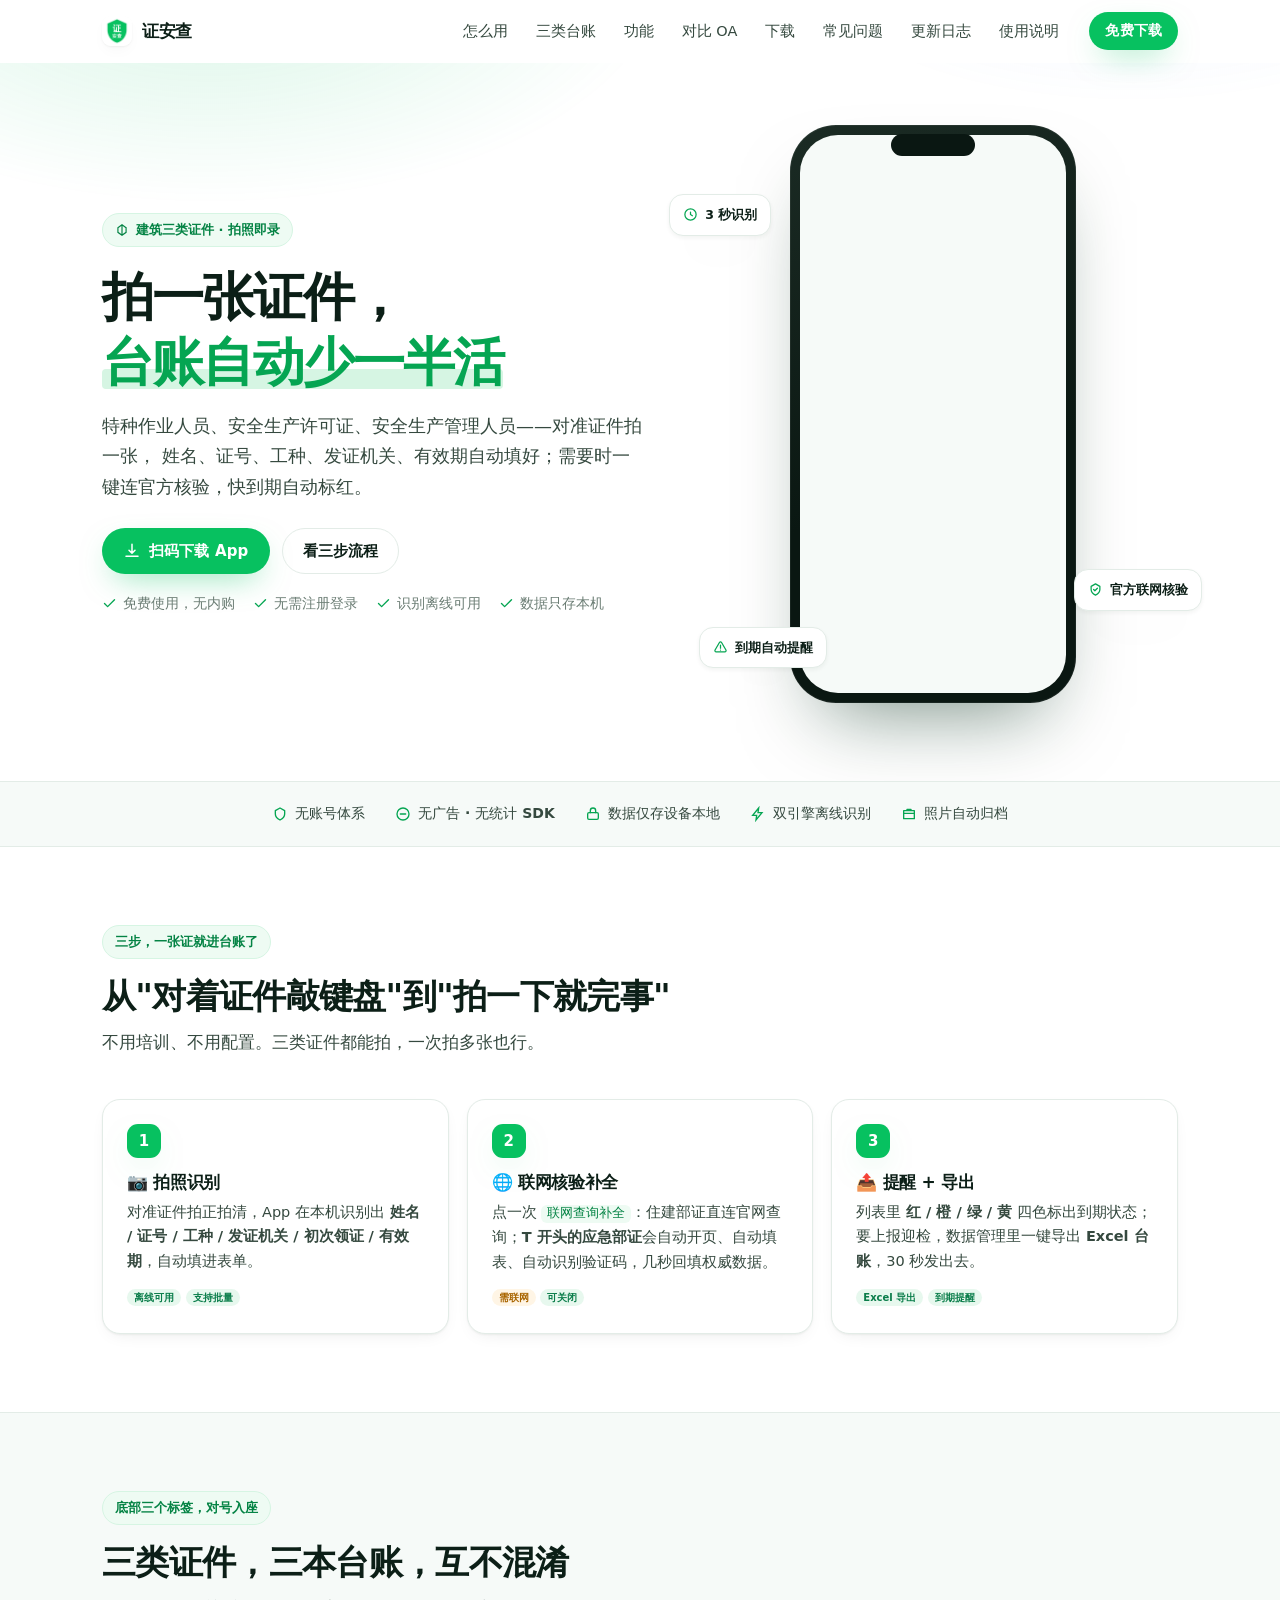
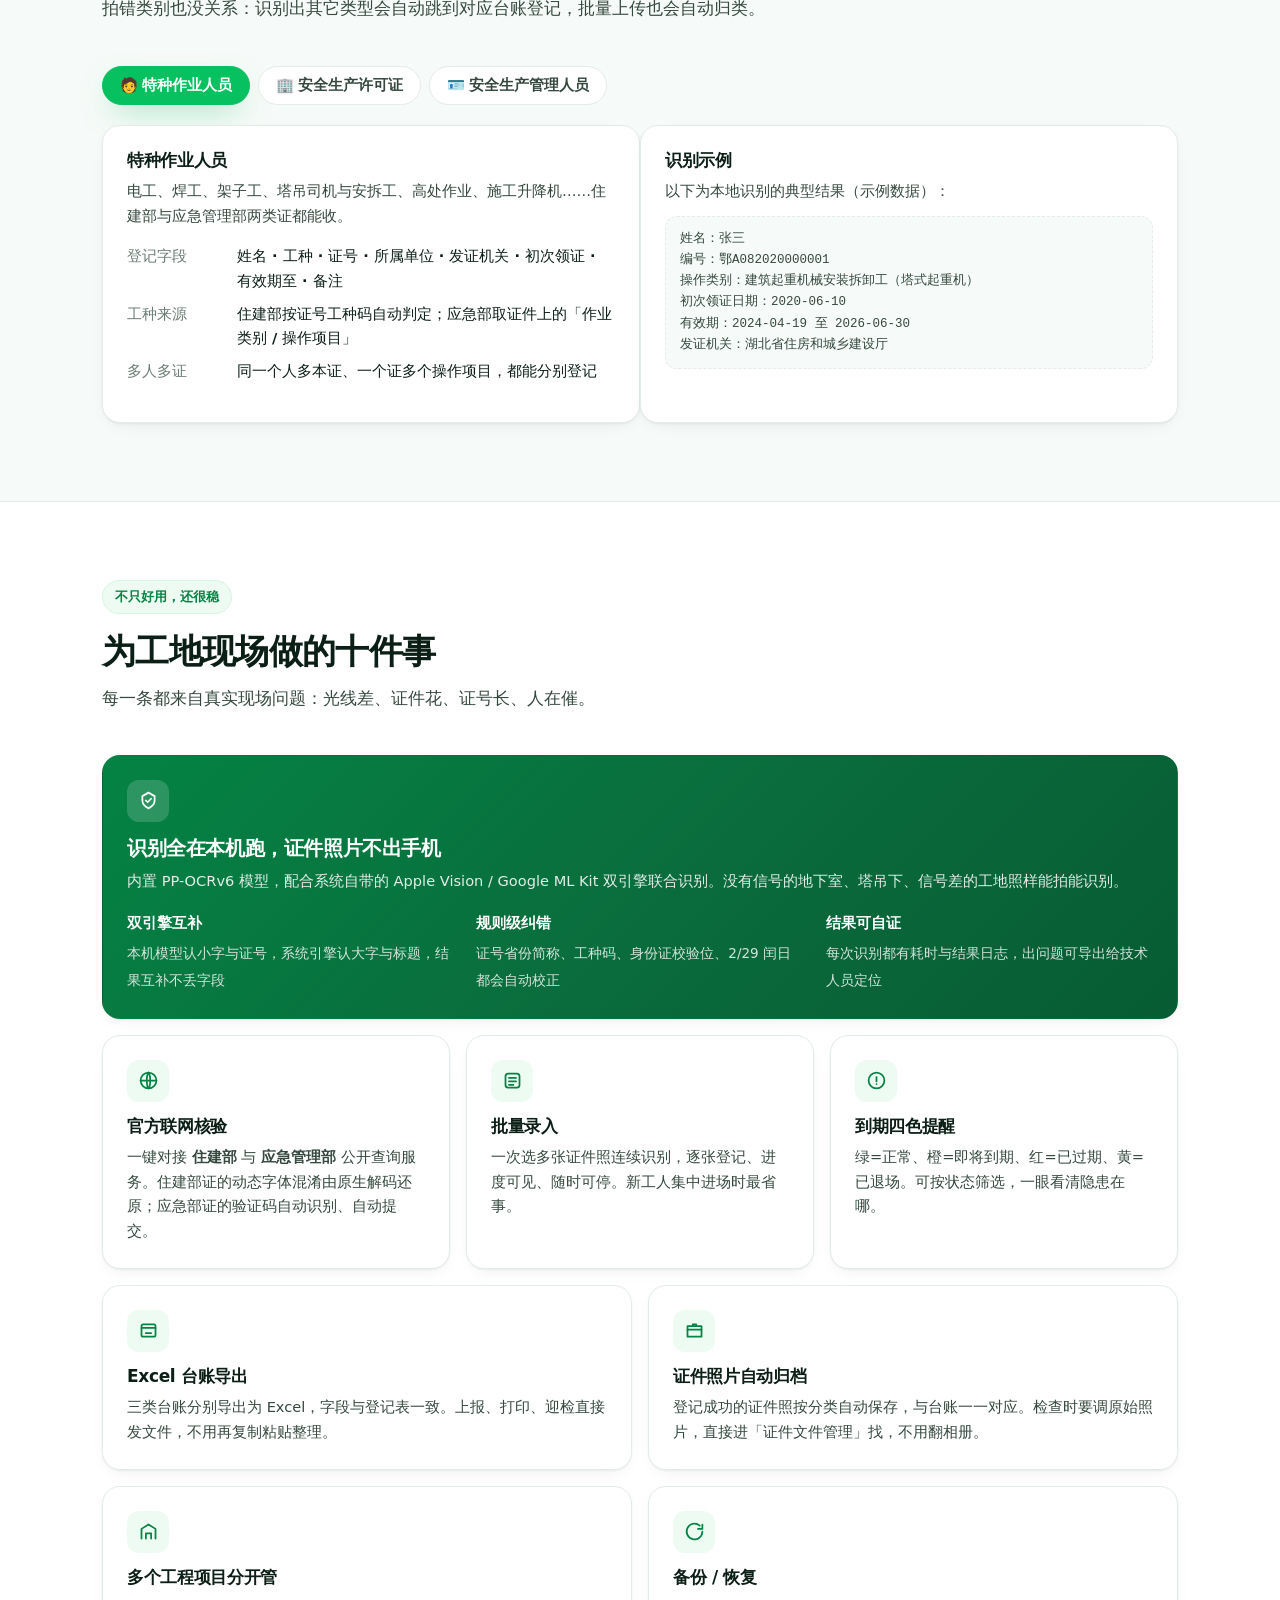
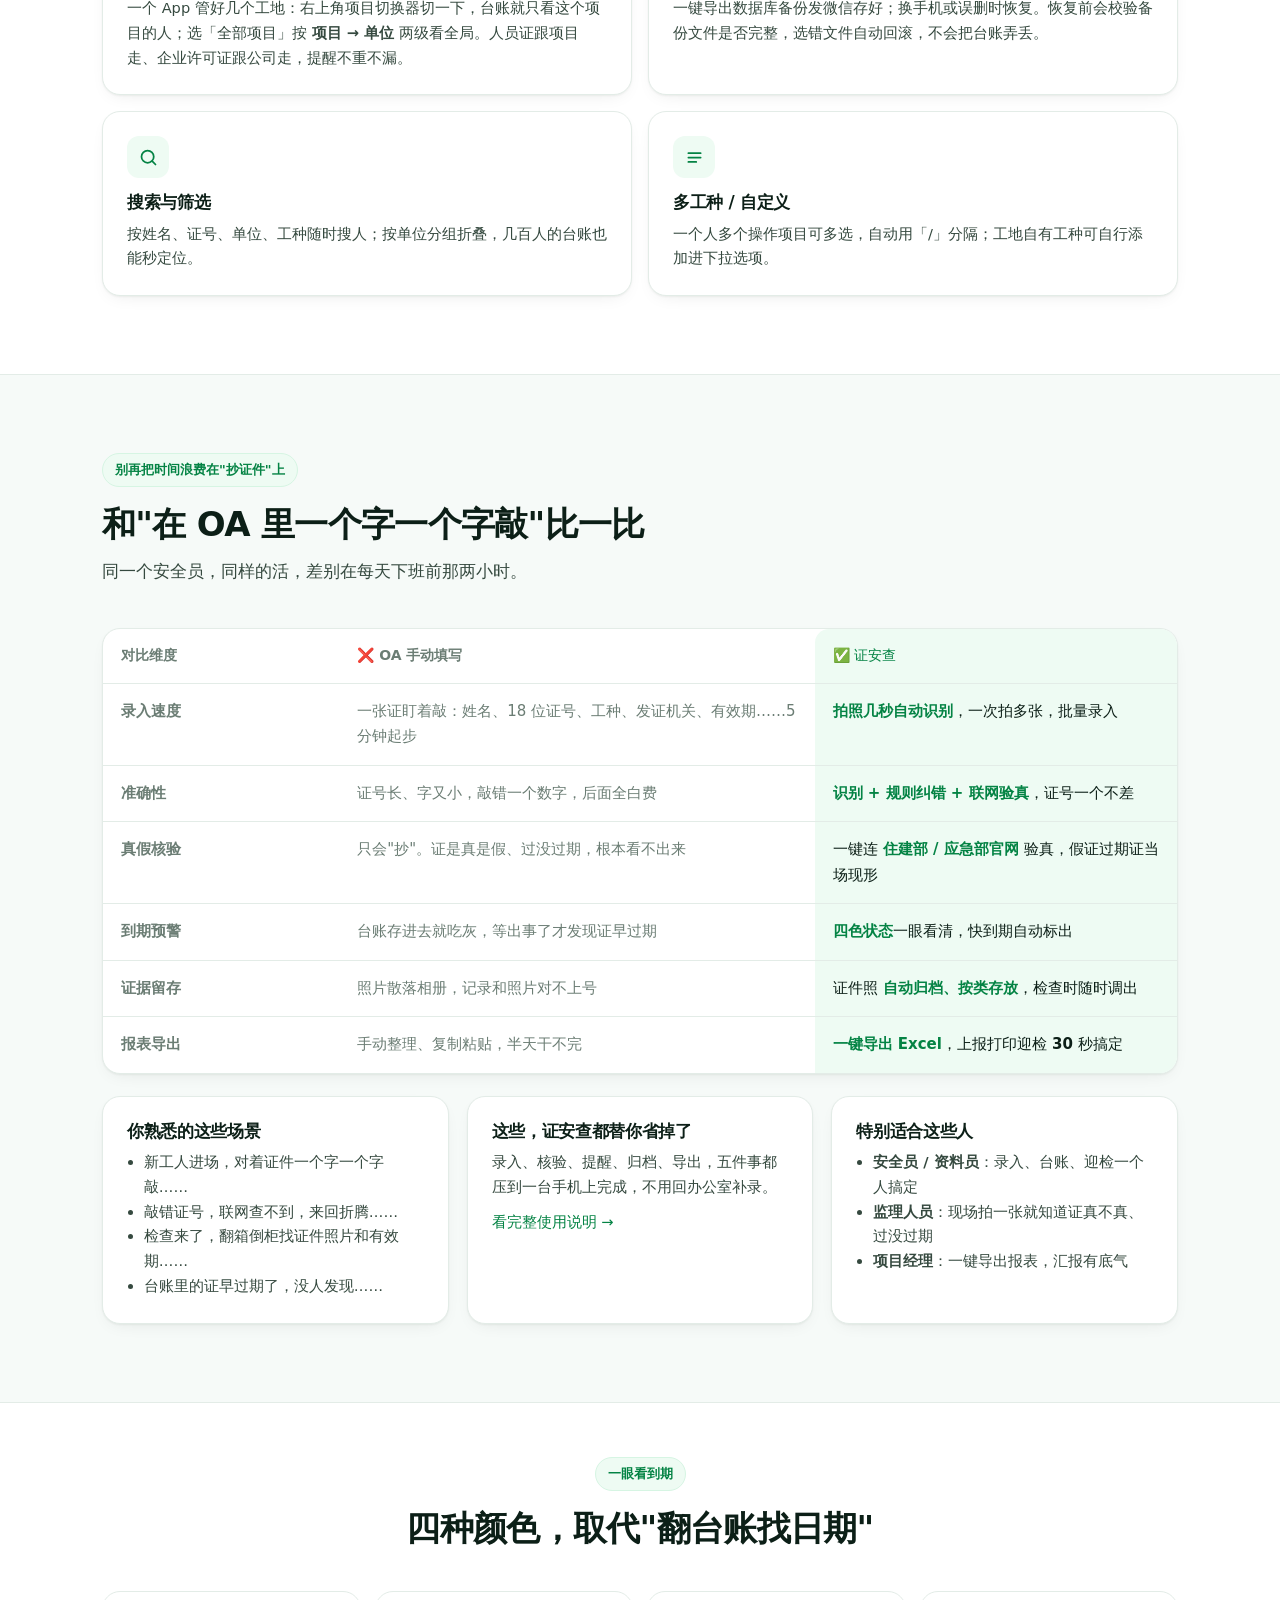
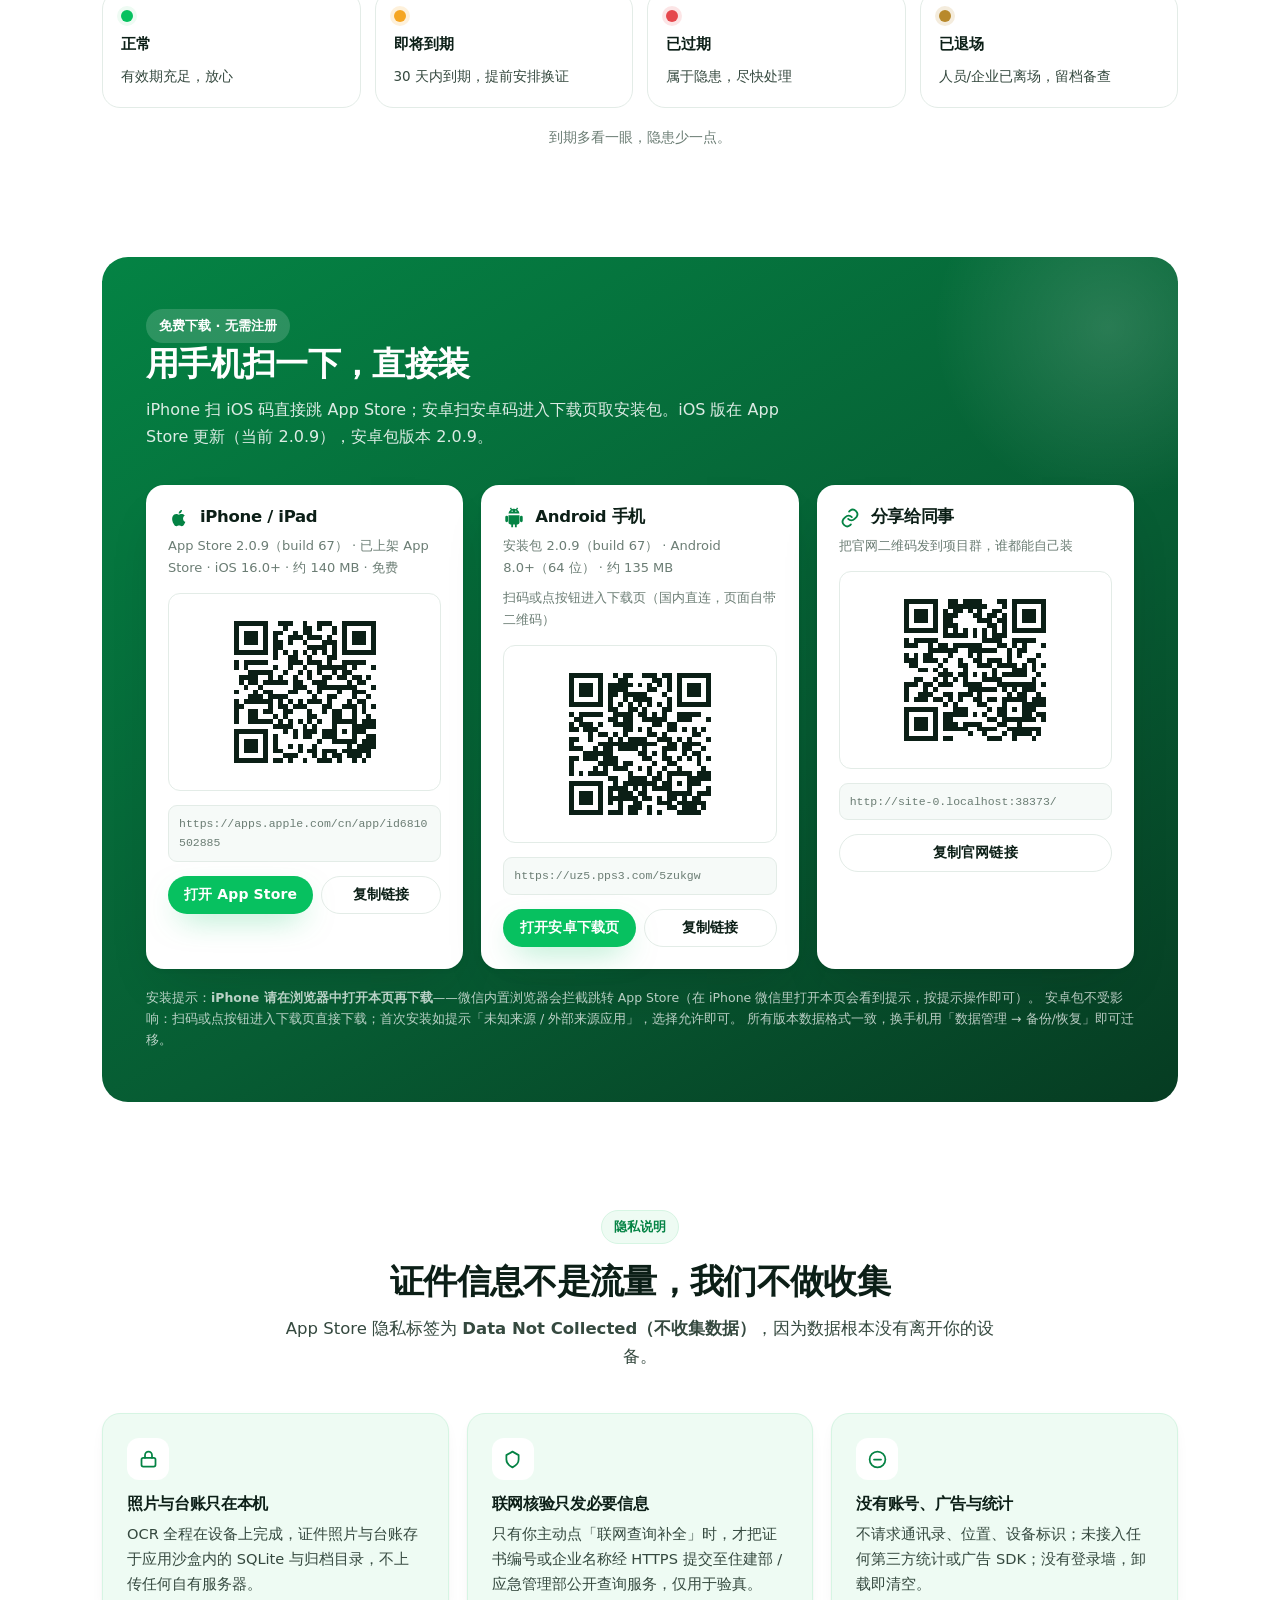
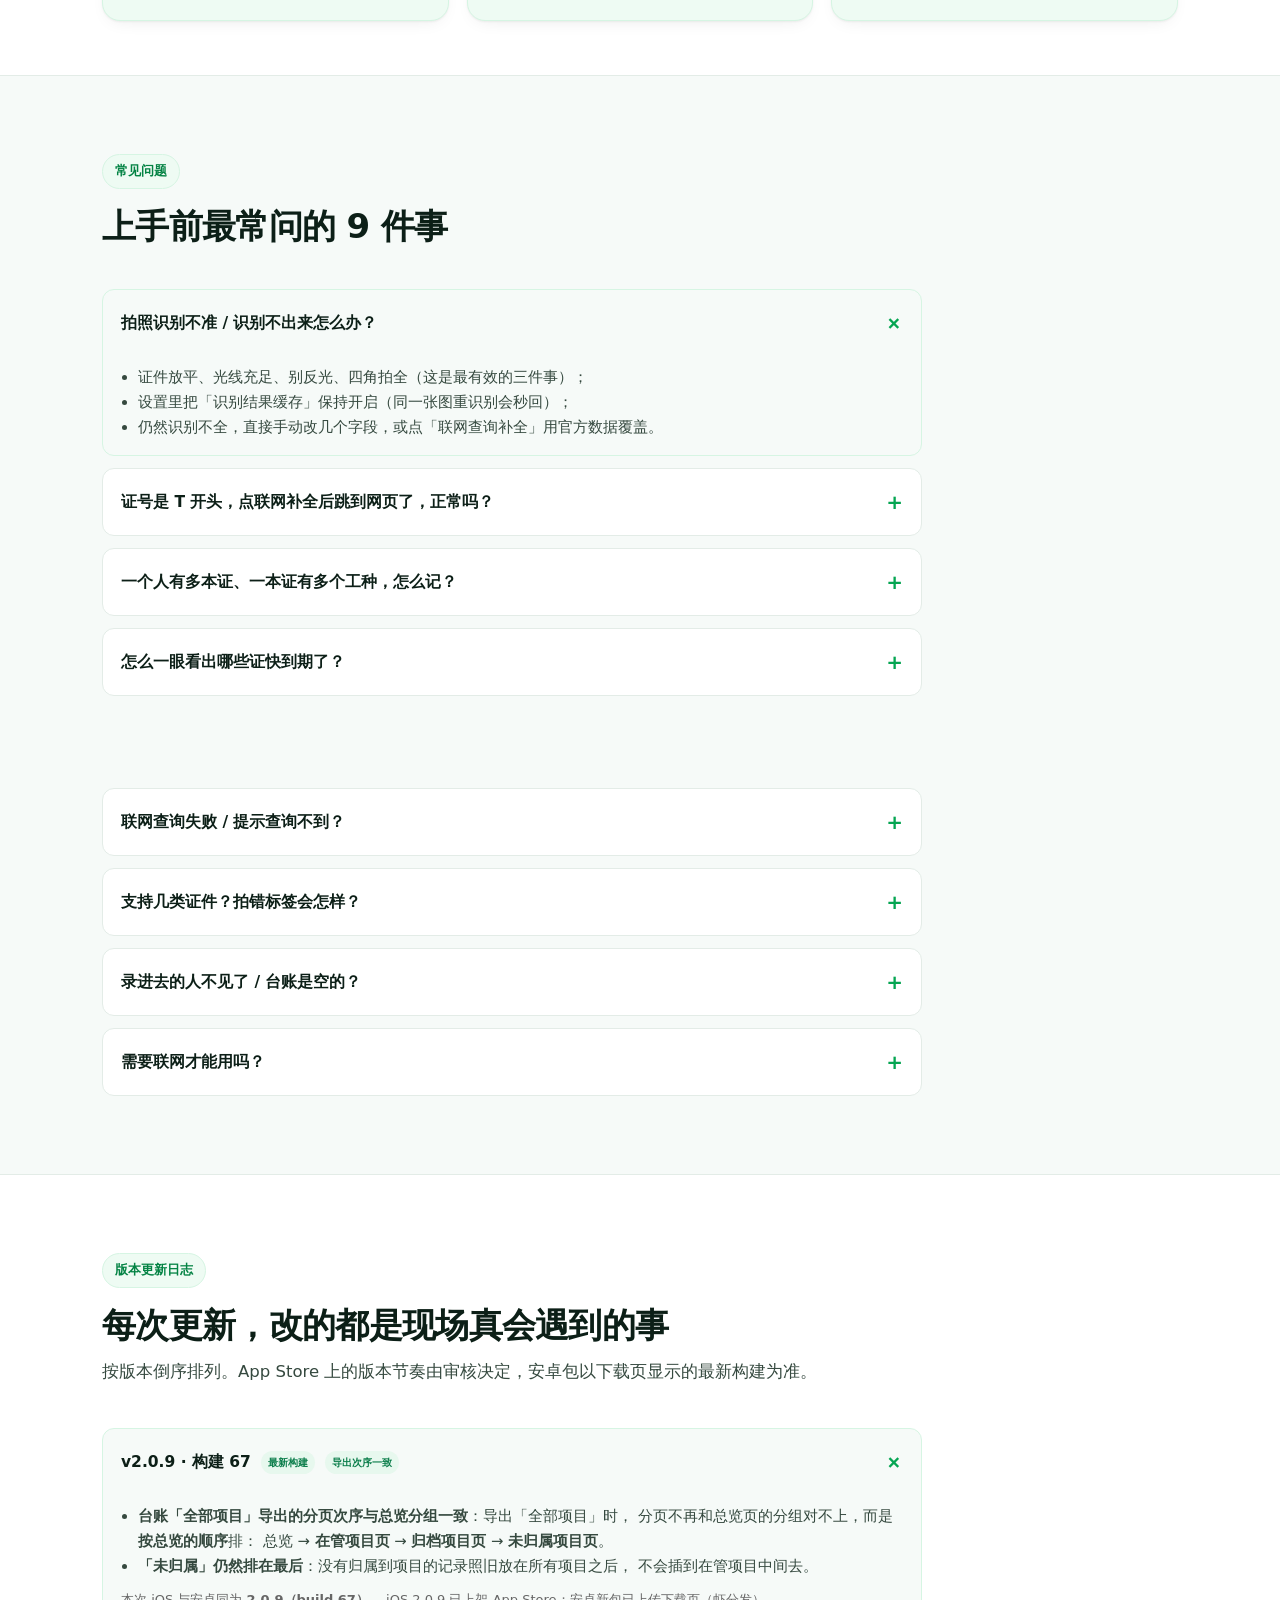
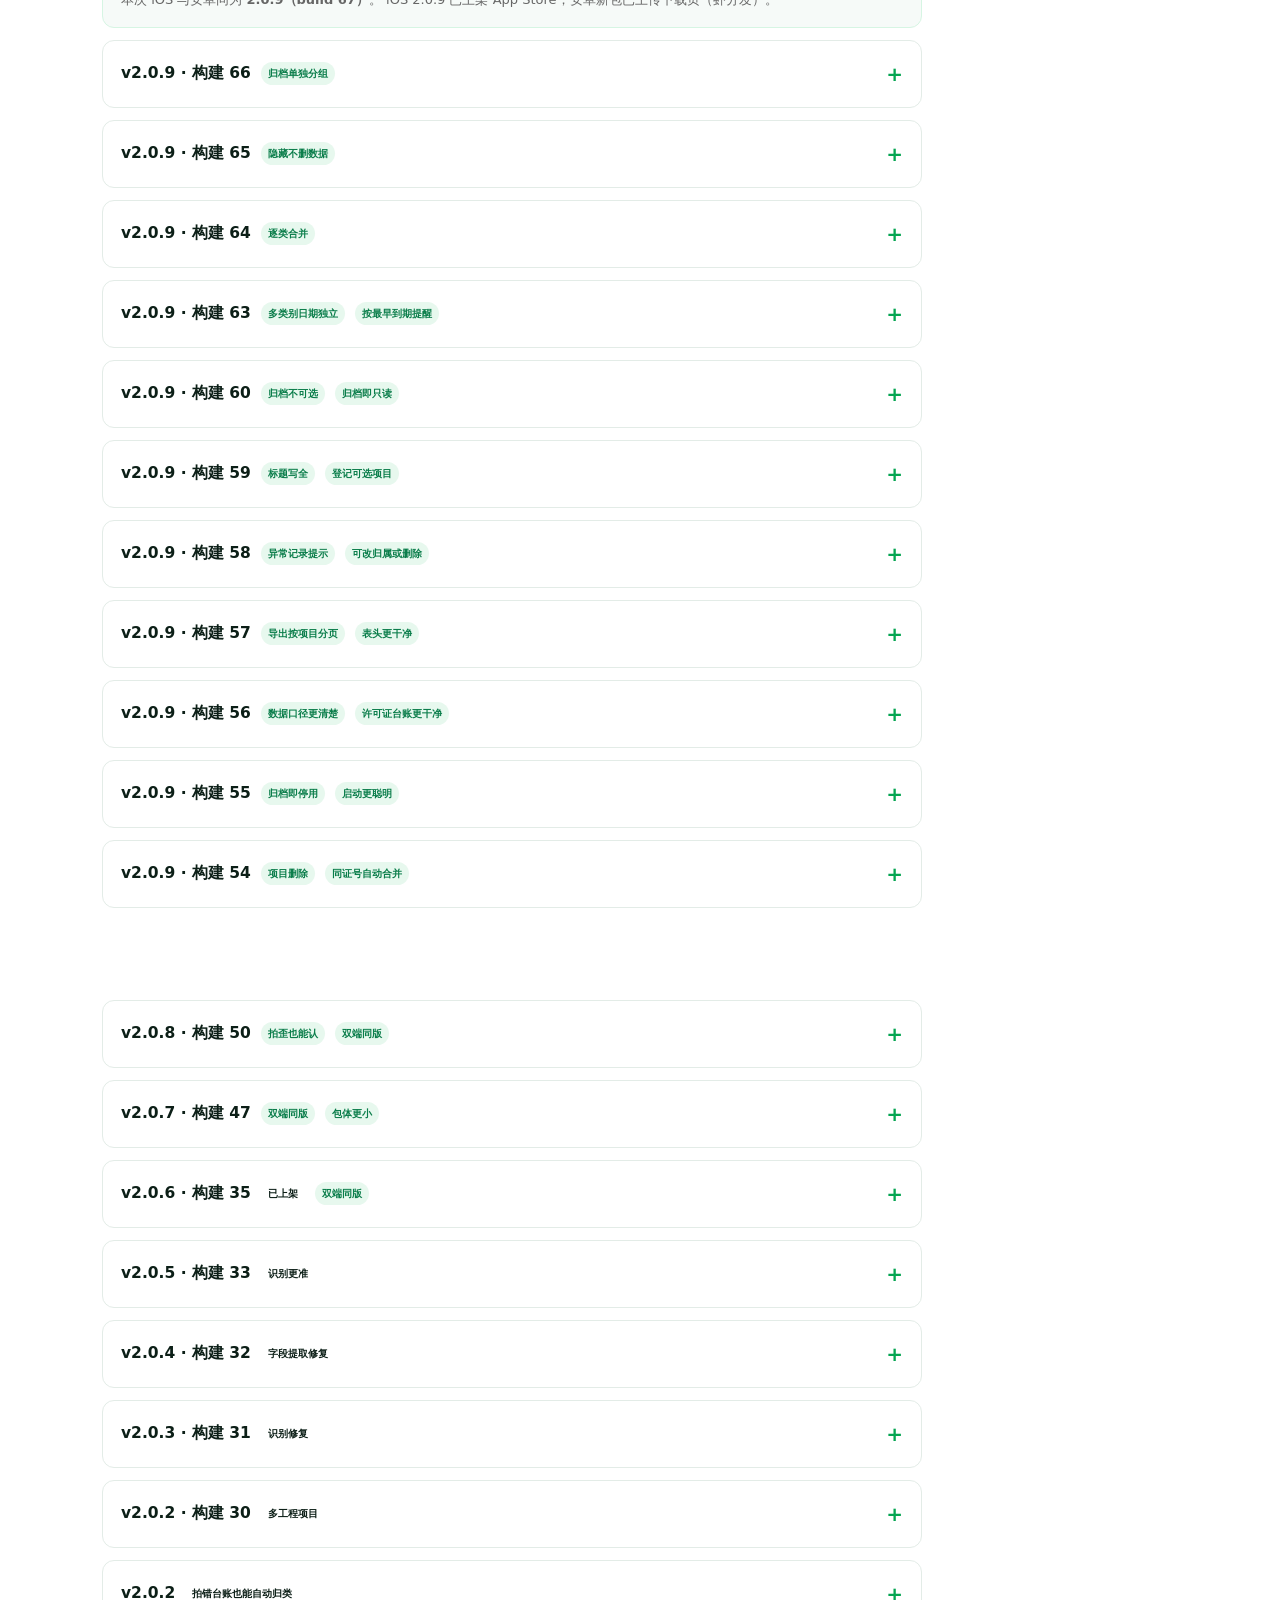
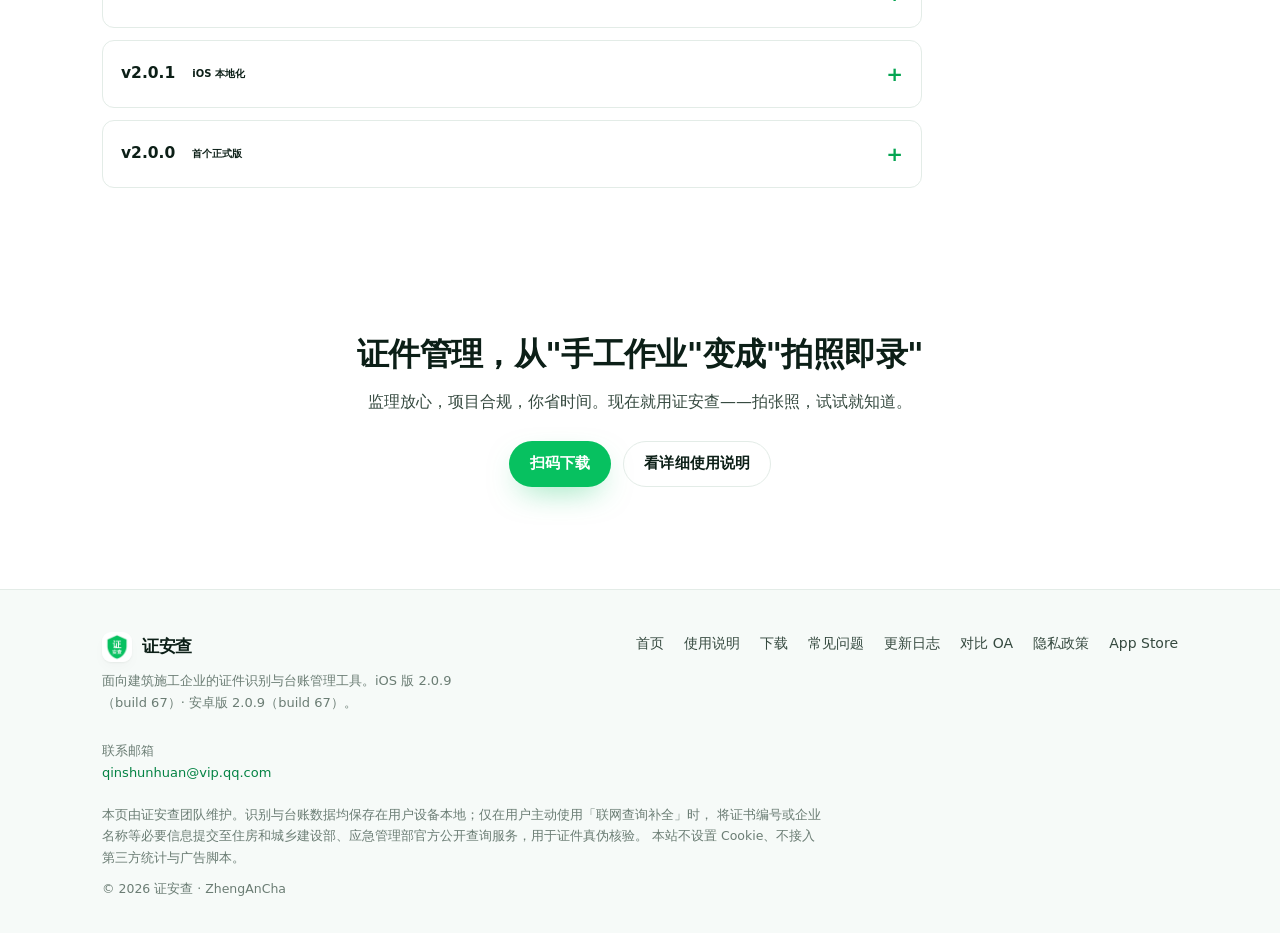
==== index.html @ 6022572f "更新日志：统一各条目末尾状态尾巴（已上架 / 内部构建两套口径） - 2.0.7（build 47）、2.0.8（build 50）改为「iOS <版本> 已上架 App Store；安卓新包已上传下" ====
<!DOCTYPE html>
<html lang="zh-CN">
<head>
<meta charset="UTF-8">
<meta name="viewport" content="width=device-width, initial-scale=1, viewport-fit=cover">
<title>证安查 · 建筑证件拍照识别与台账管理｜特种作业·安全生产许可证·安全管理人员</title>
<meta name="description" content="证安查是一款面向建筑施工企业的证件识别与台账管理 App。拍一张证件照，自动识别姓名、证号、工种、发证机关与有效期，支持住建部/应急管理部官方联网核验、到期提醒、证件照片归档与 Excel 台账导出。识别全程在本机完成，数据只存在你的手机里，无账号、无广告。">
<meta name="keywords" content="证件识别,安全员,特种作业证,安全生产许可证,台账,OCR识别,建筑,到期提醒,施工,持证上岗,电工证,焊工证,塔吊,升降机,架子工,证书查询,档案">
<meta name="theme-color" content="#07c160">
<meta name="format-detection" content="telephone=no">
<link rel="icon" href="assets/app-icon.png?v=fcf8904d">
<link rel="apple-touch-icon" href="assets/app-icon.png?v=fcf8904d">
<link rel="stylesheet" href="assets/site.css?v=fcf8904d">
<script>document.documentElement.classList.add('js');</script>
<meta property="og:type" content="website">
<meta property="og:title" content="证安查 · 拍一张证件，台账自动少一半活">
<meta property="og:description" content="建筑三类证件拍照识别 + 官方联网核验 + 到期提醒 + Excel 导出。数据只存本机，无账号无广告。">
<meta property="og:url" content="index.html">
<meta property="og:image" content="assets/app-icon.png?v=fcf8904d">
<script type="application/ld+json">
{
  "@context": "https://schema.org",
  "@type": "SoftwareApplication",
  "name": "证安查",
  "alternateName": "ZhengAnCha",
  "applicationCategory": "BusinessApplication",
  "operatingSystem": "iOS 16.0+ / Android 8.0+",
  "description": "面向建筑施工企业的证件识别与台账管理工具，支持特种作业人员、安全生产许可证、安全生产管理人员三类证件的拍照识别、官方联网核验、到期提醒与台账导出。",
  "softwareVersion": "2.0.9",
  "downloadUrl": "https://apps.apple.com/cn/app/id6810502885",
  "inLanguage": "zh-CN",
  "offers": { "@type": "Offer", "price": "0", "priceCurrency": "CNY" },
  "featureList": [
    "三类证件拍照自动识别（本地离线 OCR）",
    "住建部 / 应急管理部官方联网核验",
    "到期提醒与状态筛选",
    "证件照片自动归档",
    "Excel 台账导出",
    "数据库备份与恢复"
  ]
}
</script>
</head>
<body>

<!-- ============ 顶栏 ============ -->
<header class="nav">
  <div class="wrap nav-in">
    <a class="brand" href="index.html">
      <img src="assets/app-icon.png?v=fcf8904d" alt="证安查图标" width="30" height="30">
      <span>证安查</span>
    </a>
    <nav class="nav-links" aria-label="主导航">
      <a href="#how">怎么用</a>
      <a href="#ledgers">三类台账</a>
      <a href="#feature">功能</a>
      <a href="#compare">对比 OA</a>
      <a href="#download">下载</a>
      <a href="#faq">常见问题</a>
      <a href="#changelog">更新日志</a>
      <a href="guide.html">使用说明</a>
    </nav>
    <div class="nav-cta">
      <a class="btn btn-primary btn-sm" href="#download">免费下载</a>
    </div>
  </div>
</header>

<main>

<!-- ============ Hero ============ -->
<section class="hero">
  <div class="wrap hero-grid">
    <div>
      <span class="eyebrow">
        <svg viewBox="0 0 24 24" fill="none" stroke="currentColor" stroke-width="2" stroke-linecap="round" width="14" height="14"><path d="M12 3v18M5 8l7-5 7 5M5 8v8l7 5 7-5V8"/></svg>
        建筑三类证件 · 拍照即录
      </span>
      <h1>拍一张证件，<br><em>台账自动少一半活</em></h1>
      <p class="hero-sub">
        特种作业人员、安全生产许可证、安全生产管理人员——对准证件拍一张，
        姓名、证号、工种、发证机关、有效期自动填好；需要时一键连官方核验，快到期自动标红。
      </p>
      <div class="hero-cta">
        <a class="btn btn-primary" href="#download">
          <svg viewBox="0 0 24 24" fill="none" stroke="currentColor" stroke-width="2" stroke-linecap="round" stroke-linejoin="round" width="18" height="18"><path d="M12 3v12m0 0l-4-4m4 4l4-4M4 19h16"/></svg>
          扫码下载 App
        </a>
        <a class="btn btn-ghost" href="#how">看三步流程</a>
      </div>
      <div class="hero-meta">
        <span><svg viewBox="0 0 24 24" fill="none" stroke="currentColor" stroke-width="2.2" stroke-linecap="round" stroke-linejoin="round"><path d="M20 6L9 17l-5-5"/></svg>免费使用，无内购</span>
        <span><svg viewBox="0 0 24 24" fill="none" stroke="currentColor" stroke-width="2.2" stroke-linecap="round" stroke-linejoin="round"><path d="M20 6L9 17l-5-5"/></svg>无需注册登录</span>
        <span><svg viewBox="0 0 24 24" fill="none" stroke="currentColor" stroke-width="2.2" stroke-linecap="round" stroke-linejoin="round"><path d="M20 6L9 17l-5-5"/></svg>识别离线可用</span>
        <span><svg viewBox="0 0 24 24" fill="none" stroke="currentColor" stroke-width="2.2" stroke-linecap="round" stroke-linejoin="round"><path d="M20 6L9 17l-5-5"/></svg>数据只存本机</span>
      </div>
    </div>

    <!-- 纯 CSS 手机演示：拍照识别 → 自动填表 → 落进台账 -->
    <div class="phone-stage" aria-hidden="true">
      <div class="float-badge fb-1">
        <svg viewBox="0 0 24 24" fill="none" stroke="currentColor" stroke-width="2" stroke-linecap="round"><path d="M12 3a9 9 0 100 18 9 9 0 000-18zm0 5v4l3 2"/></svg>
        3 秒识别
      </div>
      <div class="float-badge fb-2">
        <svg viewBox="0 0 24 24" fill="none" stroke="currentColor" stroke-width="2" stroke-linecap="round" stroke-linejoin="round"><path d="M12 3l7 4v5c0 4-3 7-7 9-4-2-7-5-7-9V7l7-4z"/><path d="M9 12l2 2 4-4"/></svg>
        官方联网核验
      </div>
      <div class="float-badge fb-3">
        <svg viewBox="0 0 24 24" fill="none" stroke="currentColor" stroke-width="2" stroke-linecap="round"><path d="M12 8v5m0 3h.01M10.3 4l-7 12A2 2 0 005 19h14a2 2 0 001.7-3l-7-12a2 2 0 00-3.4 0z"/></svg>
        到期自动提醒
      </div>

      <div class="phone">
        <div class="phone-notch"></div>
        <div class="phone-screen">

          <!-- 屏 A：拍照识别 -->
          <div class="screen a">
            <div class="ph-bar"><span class="ph-dot">证</span><b>拍照识别</b></div>
            <div class="doc">
              <div class="scan"></div>
              <div class="doc-title">建筑施工特种作业操作资格证书</div>
              <div class="doc-line l"></div>
              <div class="doc-line m"></div>
              <div class="doc-line s"></div>
              <div class="doc-line m"></div>
              <div class="doc-seal">公章</div>
            </div>
            <div class="ph-fields">
              <div class="ph-field"><span>姓名</span><i>张三</i></div>
              <div class="ph-field"><span>证号</span><i>鄂A082020000001</i></div>
              <div class="ph-field"><span>有效期</span><i>2026-06-30</i></div>
            </div>
            <div class="ph-note">
              <svg viewBox="0 0 24 24" fill="none" stroke="currentColor" stroke-width="2.2" stroke-linecap="round" stroke-linejoin="round"><path d="M20 6L9 17l-5-5"/></svg>
              识别完成，请核对后保存
            </div>
          </div>

          <!-- 屏 B：台账列表 -->
          <div class="screen b">
            <div class="ph-bar"><span class="ph-dot">台</span><b>特种作业人员</b></div>
            <div class="ph-search">
              <svg viewBox="0 0 24 24" fill="none" stroke="currentColor" stroke-width="2"><circle cx="11" cy="11" r="7"/><path d="M20 20l-3.5-3.5"/></svg>
              搜姓名 / 证号 / 单位 / 工种
            </div>
            <div class="ph-row"><span class="ph-av">张</span><span class="m"><b>张三 · 塔吊安拆工</b><small>鄂A082020000001</small></span><span class="chip ok">正常</span></div>
            <div class="ph-row"><span class="ph-av">李</span><span class="m"><b>李四 · 架子工</b><small>鄂B022021000002</small></span><span class="chip warn">即将到期</span></div>
            <div class="ph-row"><span class="ph-av">王</span><span class="m"><b>王五 · 低压电工</b><small>T110101199001011234</small></span><span class="chip ok">正常</span></div>
            <div class="ph-row"><span class="ph-av">赵</span><span class="m"><b>赵六 · 专职安全员</b><small>鄂建安C2(2020)0000003</small></span><span class="chip bad">已过期</span></div>
            <div class="ph-row"><span class="ph-av">孙</span><span class="m"><b>孙七 · 焊工</b><small>鄂A012019000004</small></span><span class="chip retire">已退场</span></div>
          </div>

        </div>
      </div>
    </div>
  </div>
</section>

<!-- ============ 信任条 ============ -->
<div class="trust">
  <div class="wrap trust-in">
    <span><svg viewBox="0 0 24 24" fill="none" stroke="currentColor" stroke-width="2" stroke-linecap="round" stroke-linejoin="round"><path d="M12 3l7 4v5c0 4-3 7-7 9-4-2-7-5-7-9V7l7-4z"/></svg>无账号体系</span>
    <span><svg viewBox="0 0 24 24" fill="none" stroke="currentColor" stroke-width="2" stroke-linecap="round"><circle cx="12" cy="12" r="9"/><path d="M8 12h8"/></svg>无广告 · 无统计 SDK</span>
    <span><svg viewBox="0 0 24 24" fill="none" stroke="currentColor" stroke-width="2" stroke-linecap="round" stroke-linejoin="round"><rect x="4" y="10" width="16" height="10" rx="2"/><path d="M8 10V7a4 4 0 018 0v3"/></svg>数据仅存设备本地</span>
    <span><svg viewBox="0 0 24 24" fill="none" stroke="currentColor" stroke-width="2" stroke-linecap="round"><path d="M13 3L4 14h6l-1 7 9-11h-6l1-7z"/></svg>双引擎离线识别</span>
    <span><svg viewBox="0 0 24 24" fill="none" stroke="currentColor" stroke-width="2" stroke-linecap="round" stroke-linejoin="round"><path d="M4 7h16v12H4zM4 11h16M9 7V5h6v2"/></svg>照片自动归档</span>
  </div>
</div>

<!-- ============ 三步流程 ============ -->
<section id="how">
  <div class="wrap">
    <div class="sec-head reveal">
      <span class="eyebrow">三步，一张证就进台账了</span>
      <h2>从"对着证件敲键盘"到"拍一下就完事"</h2>
      <p>不用培训、不用配置。三类证件都能拍，一次拍多张也行。</p>
    </div>
    <div class="steps">
      <div class="step card lift reveal">
        <div class="step-n">1</div>
        <h3>📷 拍照识别</h3>
        <p>对准证件拍正拍清，App 在本机识别出 <strong>姓名 / 证号 / 工种 / 发证机关 / 初次领证 / 有效期</strong>，自动填进表单。</p>
        <p style="margin-top:10px"><span class="chip ok">离线可用</span> <span class="chip ok">支持批量</span></p>
      </div>
      <div class="step card lift reveal d1">
        <div class="step-n">2</div>
        <h3>🌐 联网核验补全</h3>
        <p>点一次 <code>联网查询补全</code>：住建部证直连官网查询；<strong>T 开头的应急部证</strong>会自动开页、自动填表、自动识别验证码，几秒回填权威数据。</p>
        <p style="margin-top:10px"><span class="chip warn">需联网</span> <span class="chip ok">可关闭</span></p>
      </div>
      <div class="step card lift reveal d2">
        <div class="step-n">3</div>
        <h3>📤 提醒 + 导出</h3>
        <p>列表里 <strong>红 / 橙 / 绿 / 黄</strong> 四色标出到期状态；要上报迎检，数据管理里一键导出 <strong>Excel 台账</strong>，30 秒发出去。</p>
        <p style="margin-top:10px"><span class="chip ok">Excel 导出</span> <span class="chip ok">到期提醒</span></p>
      </div>
    </div>
  </div>
</section>

<!-- ============ 三类台账 ============ -->
<section id="ledgers" style="background:var(--bg-soft); border-block:1px solid var(--line)">
  <div class="wrap">
    <div class="sec-head reveal">
      <span class="eyebrow">底部三个标签，对号入座</span>
      <h2>三类证件，三本台账，互不混淆</h2>
      <p>拍错类别也没关系：识别出其它类型会自动跳到对应台账登记，批量上传也会自动归类。</p>
    </div>

    <div data-tabs class="reveal">
      <div class="tabs" role="tablist" aria-label="三类台账">
        <button class="tab" role="tab" aria-selected="true" aria-controls="p-worker" id="t-worker">🧑 特种作业人员</button>
        <button class="tab" role="tab" aria-selected="false" aria-controls="p-license" id="t-license">🏢 安全生产许可证</button>
        <button class="tab" role="tab" aria-selected="false" aria-controls="p-manager" id="t-manager">🪪 安全生产管理人员</button>
      </div>

      <div class="tabpanel is-on g2" id="p-worker" role="tabpanel" aria-labelledby="t-worker">
        <div class="card">
          <h3>特种作业人员</h3>
          <p style="margin-bottom:16px">电工、焊工、架子工、塔吊司机与安拆工、高处作业、施工升降机……住建部与应急管理部两类证都能收。</p>
          <dl class="kv">
            <dt>登记字段</dt><dd>姓名 · 工种 · 证号 · 所属单位 · 发证机关 · 初次领证 · 有效期至 · 备注</dd>
            <dt>工种来源</dt><dd>住建部按证号工种码自动判定；应急部取证件上的「作业类别 / 操作项目」</dd>
            <dt>多人多证</dt><dd>同一个人多本证、一个证多个操作项目，都能分别登记</dd>
          </dl>
        </div>
        <div class="card">
          <h3>识别示例</h3>
          <p style="margin-bottom:12px">以下为本地识别的典型结果（示例数据）：</p>
          <div class="sample">姓名：张三
编号：鄂A082020000001
操作类别：建筑起重机械安装拆卸工（塔式起重机）
初次领证日期：2020-06-10
有效期：2024-04-19 至 2026-06-30
发证机关：湖北省住房和城乡建设厅</div>
        </div>
      </div>

      <div class="tabpanel g2" id="p-license" role="tabpanel" aria-labelledby="t-license">
        <div class="card">
          <h3>安全生产许可证</h3>
          <p style="margin-bottom:16px">企业施工资质证。证号形如「（鄂）JZ安许证字[2020]000001」，编号被 OCR 读残时会结合企业名称与地址省份自动补齐。</p>
          <dl class="kv">
            <dt>登记字段</dt><dd>企业名称 · 证号 · 发证机关 · 主要负责人 · 有效期至 · 备注</dd>
            <dt>查询关键词</dt><dd>证书编号 或 企业名称（编号查不到时自动换企业名再查一次）</dd>
            <dt>红章识别</dt><dd>自动检测红色公章区域单独识别，用于核对/补全企业名称</dd>
          </dl>
        </div>
        <div class="card">
          <h3>识别示例</h3>
          <p style="margin-bottom:12px">信用代码与许可证号同时出现时不会串号：</p>
          <div class="sample">统一社会信用代码：91420100MA0000000X
安全生产许可证
编号：（鄂）JZ安许证字[2020]000001
企业名称：湖北示例建筑工程有限公司
主要负责人：赵六
有效期：2024-07-04 至 2027-07-03</div>
        </div>
      </div>

      <div class="tabpanel g2" id="p-manager" role="tabpanel" aria-labelledby="t-manager">
        <div class="card">
          <h3>安全生产管理人员</h3>
          <p style="margin-bottom:16px">安全员（专职/兼职）、项目负责人等。证号形如「鄂建安C2（2020）0000003」，自动统一括号全半角。</p>
          <dl class="kv">
            <dt>登记字段</dt><dd>姓名 · 类别 · 证号 · 所属单位 · 发证机关 · 初次领证 · 有效期至 · 备注</dd>
            <dt>类别校正</dt><dd>识别出的类别用字典做相似度匹配（如「建筑电I」→「建筑电工」）</dd>
            <dt>跨省企业</dt><dd>企业名称省份与证号省份互校，避免跨省企业证号被误判</dd>
          </dl>
        </div>
        <div class="card">
          <h3>识别示例</h3>
          <p style="margin-bottom:12px">两列版式（标签与值错位）也能取对姓名：</p>
          <div class="sample">编号：鄂建安C2（2020）0000003
姓名：赵六
类别：专职安全生产管理人员
初次领证日期：2014-06-10
有效期：2023-11-01
企业名称：湖北示例建工集团有限公司</div>
        </div>
      </div>
    </div>
  </div>
</section>

<!-- ============ 功能 Bento ============ -->
<section id="feature">
  <div class="wrap">
    <div class="sec-head reveal">
      <span class="eyebrow">不只好用，还很稳</span>
      <h2>为工地现场做的十件事</h2>
      <p>每一条都来自真实现场问题：光线差、证件花、证号长、人在催。</p>
    </div>

    <div class="bento">
      <div class="card b-6 feature reveal">
        <div class="ico">
          <svg viewBox="0 0 24 24" fill="none" stroke="currentColor" stroke-width="2" stroke-linecap="round" stroke-linejoin="round"><path d="M12 3l7 4v5c0 4-3 7-7 9-4-2-7-5-7-9V7l7-4z"/><path d="M9 12l2 2 4-4"/></svg>
        </div>
        <h3>识别全在本机跑，证件照片不出手机</h3>
        <p>内置 PP-OCRv6 模型，配合系统自带的 Apple Vision / Google ML Kit 双引擎联合识别。没有信号的地下室、塔吊下、信号差的工地照样能拍能识别。</p>
        <div class="feature-cols">
          <div><b>双引擎互补</b><span>本机模型认小字与证号，系统引擎认大字与标题，结果互补不丢字段</span></div>
          <div><b>规则级纠错</b><span>证号省份简称、工种码、身份证校验位、2/29 闰日都会自动校正</span></div>
          <div><b>结果可自证</b><span>每次识别都有耗时与结果日志，出问题可导出给技术人员定位</span></div>
        </div>
      </div>

      <div class="card b-2 lift reveal">
        <div class="ico"><svg viewBox="0 0 24 24" fill="none" stroke="currentColor" stroke-width="2" stroke-linecap="round" stroke-linejoin="round"><circle cx="12" cy="12" r="9"/><path d="M3 12h18M12 3c2.6 3 2.6 15 0 18M12 3c-2.6 3-2.6 15 0 18"/></svg></div>
        <h3>官方联网核验</h3>
        <p>一键对接 <strong>住建部</strong> 与 <strong>应急管理部</strong> 公开查询服务。住建部证的动态字体混淆由原生解码还原；应急部证的验证码自动识别、自动提交。</p>
      </div>

      <div class="card b-2 lift reveal d1">
        <div class="ico"><svg viewBox="0 0 24 24" fill="none" stroke="currentColor" stroke-width="2" stroke-linecap="round" stroke-linejoin="round"><rect x="4" y="4" width="16" height="16" rx="3"/><path d="M8 9h8M8 13h8M8 17h5"/></svg></div>
        <h3>批量录入</h3>
        <p>一次选多张证件照连续识别，逐张登记、进度可见、随时可停。新工人集中进场时最省事。</p>
      </div>

      <div class="card b-2 lift reveal d2">
        <div class="ico"><svg viewBox="0 0 24 24" fill="none" stroke="currentColor" stroke-width="2" stroke-linecap="round"><path d="M12 8v5m0 3h.01"/><circle cx="12" cy="12" r="9"/></svg></div>
        <h3>到期四色提醒</h3>
        <p>绿=正常、橙=即将到期、红=已过期、黄=已退场。可按状态筛选，一眼看清隐患在哪。</p>
      </div>

      <div class="card b-3 lift reveal">
        <div class="ico"><svg viewBox="0 0 24 24" fill="none" stroke="currentColor" stroke-width="2" stroke-linecap="round" stroke-linejoin="round"><rect x="4" y="5" width="16" height="14" rx="2"/><path d="M4 9h16M9 15h6"/></svg></div>
        <h3>Excel 台账导出</h3>
        <p>三类台账分别导出为 Excel，字段与登记表一致。上报、打印、迎检直接发文件，不用再复制粘贴整理。</p>
      </div>

      <div class="card b-3 lift reveal d1">
        <div class="ico"><svg viewBox="0 0 24 24" fill="none" stroke="currentColor" stroke-width="2" stroke-linecap="round" stroke-linejoin="round"><path d="M4 7h16v12H4z"/><path d="M4 11h16M10 7V5h4v2"/></svg></div>
        <h3>证件照片自动归档</h3>
        <p>登记成功的证件照按分类自动保存，与台账一一对应。检查时要调原始照片，直接进「证件文件管理」找，不用翻相册。</p>
      </div>

      <div class="card b-3 lift reveal">
        <div class="ico"><svg viewBox="0 0 24 24" fill="none" stroke="currentColor" stroke-width="2" stroke-linecap="round" stroke-linejoin="round"><path d="M4 20V9l8-5 8 5v11"/><path d="M9 20v-6h6v6"/></svg></div>
        <h3>多个工程项目分开管</h3>
        <p>一个 App 管好几个工地：右上角项目切换器切一下，台账就只看这个项目的人；选「全部项目」按 <strong>项目 → 单位</strong> 两级看全局。人员证跟项目走、企业许可证跟公司走，提醒不重不漏。</p>
      </div>

      <div class="card b-3 lift reveal d1">
        <div class="ico"><svg viewBox="0 0 24 24" fill="none" stroke="currentColor" stroke-width="2" stroke-linecap="round" stroke-linejoin="round"><path d="M21 12a9 9 0 11-3-6.7M21 4v5h-5"/></svg></div>
        <h3>备份 / 恢复</h3>
        <p>一键导出数据库备份发微信存好；换手机或误删时恢复。恢复前会校验备份文件是否完整，选错文件自动回滚，不会把台账弄丢。</p>
      </div>

      <div class="card b-3 lift reveal d2">
        <div class="ico"><svg viewBox="0 0 24 24" fill="none" stroke="currentColor" stroke-width="2" stroke-linecap="round" stroke-linejoin="round"><circle cx="11" cy="11" r="7"/><path d="M20 20l-3.5-3.5"/></svg></div>
        <h3>搜索与筛选</h3>
        <p>按姓名、证号、单位、工种随时搜人；按单位分组折叠，几百人的台账也能秒定位。</p>
      </div>

      <div class="card b-3 lift reveal">
        <div class="ico"><svg viewBox="0 0 24 24" fill="none" stroke="currentColor" stroke-width="2" stroke-linecap="round" stroke-linejoin="round"><path d="M5 7h14M5 12h14M5 17h9"/></svg></div>
        <h3>多工种 / 自定义</h3>
        <p>一个人多个操作项目可多选，自动用「/」分隔；工地自有工种可自行添加进下拉选项。</p>
      </div>
    </div>
  </div>
</section>

<!-- ============ 对比 OA ============ -->
<section id="compare" style="background:var(--bg-soft); border-block:1px solid var(--line)">
  <div class="wrap">
    <div class="sec-head reveal">
      <span class="eyebrow">别再把时间浪费在"抄证件"上</span>
      <h2>和"在 OA 里一个字一个字敲"比一比</h2>
      <p>同一个安全员，同样的活，差别在每天下班前那两小时。</p>
    </div>

    <div class="card cmp-card reveal" style="padding:0">
      <table class="cmp">
        <thead>
          <tr><th class="dim">对比维度</th><th class="old">❌ OA 手动填写</th><th class="new">✅ 证安查</th></tr>
        </thead>
        <tbody>
          <tr><td class="dim">录入速度</td><td class="old">一张证盯着敲：姓名、18 位证号、工种、发证机关、有效期……5 分钟起步</td><td class="new"><span class="newv">拍照几秒自动识别</span>，一次拍多张，批量录入</td></tr>
          <tr><td class="dim">准确性</td><td class="old">证号长、字又小，敲错一个数字，后面全白费</td><td class="new"><span class="newv">识别 + 规则纠错 + 联网验真</span>，证号一个不差</td></tr>
          <tr><td class="dim">真假核验</td><td class="old">只会"抄"。证是真是假、过没过期，根本看不出来</td><td class="new">一键连 <span class="newv">住建部 / 应急部官网</span> 验真，假证过期证当场现形</td></tr>
          <tr><td class="dim">到期预警</td><td class="old">台账存进去就吃灰，等出事了才发现证早过期</td><td class="new"><span class="newv">四色状态</span>一眼看清，快到期自动标出</td></tr>
          <tr><td class="dim">证据留存</td><td class="old">照片散落相册，记录和照片对不上号</td><td class="new">证件照 <span class="newv">自动归档、按类存放</span>，检查时随时调出</td></tr>
          <tr><td class="dim">报表导出</td><td class="old">手动整理、复制粘贴，半天干不完</td><td class="new"><span class="newv">一键导出 Excel</span>，上报打印迎检 30 秒搞定</td></tr>
        </tbody>
      </table>

      <!-- 移动端卡片式对比 -->
      <div class="cmp-mobile" style="padding:6px 18px 14px">
        <div class="row">
          <div class="dim">录入速度</div>
          <div class="o"><span class="tag">OA</span><span>一张证盯着敲，5 分钟起步</span></div>
          <div class="n"><span class="tag">证安查</span><span>拍照几秒自动识别，支持批量</span></div>
        </div>
        <div class="row">
          <div class="dim">准确性</div>
          <div class="o"><span class="tag">OA</span><span>敲错一个数字，后面全白费</span></div>
          <div class="n"><span class="tag">证安查</span><span>识别 + 规则纠错 + 联网验真</span></div>
        </div>
        <div class="row">
          <div class="dim">真假核验</div>
          <div class="o"><span class="tag">OA</span><span>只会抄，真假与有效期看不出来</span></div>
          <div class="n"><span class="tag">证安查</span><span>一键连官方官网验真</span></div>
        </div>
        <div class="row">
          <div class="dim">到期预警</div>
          <div class="o"><span class="tag">OA</span><span>存进去就吃灰，过期无人知</span></div>
          <div class="n"><span class="tag">证安查</span><span>四色状态 + 到期筛选</span></div>
        </div>
        <div class="row">
          <div class="dim">证据留存</div>
          <div class="o"><span class="tag">OA</span><span>照片散落相册，对不上号</span></div>
          <div class="n"><span class="tag">证安查</span><span>证件照自动归档、与台账对应</span></div>
        </div>
        <div class="row">
          <div class="dim">报表导出</div>
          <div class="o"><span class="tag">OA</span><span>手动整理半天</span></div>
          <div class="n"><span class="tag">证安查</span><span>一键导出 Excel</span></div>
        </div>
      </div>
    </div>

    <div class="grid g3" style="margin-top:22px">
      <div class="card lift reveal"><h3>你熟悉的这些场景</h3>
        <ul style="color:var(--ink-2);font-size:14.6px;margin-top:8px">
          <li>新工人进场，对着证件一个字一个字敲……</li>
          <li>敲错证号，联网查不到，来回折腾……</li>
          <li>检查来了，翻箱倒柜找证件照片和有效期……</li>
          <li>台账里的证早过期了，没人发现……</li>
        </ul>
      </div>
      <div class="card lift reveal d1"><h3>这些，证安查都替你省掉了</h3>
        <p>录入、核验、提醒、归档、导出，五件事都压到一台手机上完成，不用回办公室补录。</p>
        <p style="margin-top:10px"><a href="guide.html">看完整使用说明 →</a></p>
      </div>
      <div class="card lift reveal d2"><h3>特别适合这些人</h3>
        <ul style="color:var(--ink-2);font-size:14.6px;margin-top:8px">
          <li><strong>安全员 / 资料员</strong>：录入、台账、迎检一个人搞定</li>
          <li><strong>监理人员</strong>：现场拍一张就知道证真不真、过没过期</li>
          <li><strong>项目经理</strong>：一键导出报表，汇报有底气</li>
        </ul>
      </div>
    </div>
  </div>
</section>

<!-- ============ 状态颜色 ============ -->
<section class="tight">
  <div class="wrap">
    <div class="sec-head center reveal">
      <span class="eyebrow">一眼看到期</span>
      <h2>四种颜色，取代"翻台账找日期"</h2>
    </div>
    <div class="status-list">
      <div class="status s-ok reveal"><div class="dot"></div><b>正常</b><span>有效期充足，放心</span></div>
      <div class="status s-warn reveal d1"><div class="dot"></div><b>即将到期</b><span>30 天内到期，提前安排换证</span></div>
      <div class="status s-bad reveal d2"><div class="dot"></div><b>已过期</b><span>属于隐患，尽快处理</span></div>
      <div class="status s-retire reveal d3"><div class="dot"></div><b>已退场</b><span>人员/企业已离场，留档备查</span></div>
    </div>
    <p style="text-align:center;color:var(--ink-3);font-size:13.5px;margin-top:18px" class="reveal">到期多看一眼，隐患少一点。</p>
  </div>
</section>

<!-- ============ 下载 ============ -->
<section id="download" class="tight">
  <div class="wrap">
    <div class="dl-band reveal">
      <div class="dl-head">
        <span class="eyebrow" style="background:rgba(255,255,255,.16);border-color:transparent;color:#fff">免费下载 · 无需注册</span>
        <h2>用手机扫一下，直接装</h2>
        <p>iPhone 扫 iOS 码直接跳 App Store；安卓扫安卓码进入下载页取安装包。iOS 版在 App Store 更新（当前 <span data-as-version>2.0.9</span><span data-as-review hidden>，上架包审核中，商店页暂时可能还是旧版</span>），安卓包版本 <span data-version>2.0.9</span><span data-apk-pending hidden>，新包正在上传，下载页若暂时仍是旧版请稍后再试</span>。</p>
      </div>

      <div class="dl-cards">
        <div class="dl-card">
          <header>
            <svg viewBox="0 0 24 24" fill="currentColor"><path d="M16.4 12.7c0-2.2 1.8-3.2 1.9-3.3-1-1.5-2.6-1.7-3.2-1.7-1.4-.1-2.6.8-3.3.8-.7 0-1.7-.8-2.9-.8-1.5 0-2.9.9-3.6 2.2-1.6 2.7-.4 6.7 1.1 8.9.7 1.1 1.6 2.3 2.8 2.2 1.1 0 1.5-.7 2.9-.7 1.3 0 1.7.7 2.9.7 1.2 0 2-1.1 2.7-2.2.9-1.3 1.2-2.5 1.2-2.6-.1 0-2.5-1-2.5-3.5zM14.3 5.9c.6-.7 1-1.7.9-2.7-.9 0-2 .6-2.6 1.3-.6.7-1.1 1.7-.9 2.7 1 .1 2-.6 2.6-1.3z"/></svg>
            <h3>iPhone / iPad</h3>
          </header>
          <div class="meta">App Store <span data-as-version>2.0.9</span>（build <span data-as-build>67</span>）<span data-as-review hidden> · <span class="chip warn">审核中</span></span><span data-as-approved> · 已上架 App Store</span> · iOS <span data-min-ios>16.0+</span> · 约 <span data-ios-size>140 MB</span> · 免费</div>
          <div class="qr-box"><div data-qr="ios"></div></div>
          <div class="url-line" data-qr-url="ios">https://apps.apple.com/cn/app/id6810502885</div>
          <div class="dl-actions">
            <a class="btn btn-primary btn-sm" data-ios-link href="#download">打开 App Store</a>
            <button class="btn btn-ghost btn-sm" data-copy="ios">复制链接</button>
          </div>
        </div>

        <div class="dl-card">
          <header>
            <svg viewBox="0 0 24 24" fill="currentColor"><path d="M6 9h12v8a2 2 0 01-2 2h-1v3h-2v-3h-2v3H9v-3H8a2 2 0 01-2-2V9zm-2 .5A1.5 1.5 0 015.5 11v4a1.5 1.5 0 01-3 0v-4A1.5 1.5 0 014 9.5zm16 0A1.5 1.5 0 0121.5 11v4a1.5 1.5 0 01-3 0v-4A1.5 1.5 0 0120 9.5zM15.5 3l1-1.7-1.3-.7-1 1.8A7 7 0 0012 2c-.8 0-1.5.1-2.2.4l-1-1.8-1.3.7 1 1.7A5.9 5.9 0 006 7h12a5.9 5.9 0 00-2.5-4zM10 5.2a.7.7 0 110-1.4.7.7 0 010 1.4zm4 0a.7.7 0 110-1.4.7.7 0 010 1.4z"/></svg>
            <h3>Android 手机</h3>
          </header>
          <div class="meta">安装包 <span data-version>2.0.9</span>（build <span data-build>67</span>）<span data-apk-pending hidden> · <span class="chip warn">新包上传中</span></span> · <span data-min-android>Android 8.0+</span> · 约 <span data-apk-size>135 MB</span></div>
          <div class="meta" style="margin-top:-6px">扫码或点按钮进入下载页（国内直连，页面自带二维码）</div>
          <div class="qr-box"><div data-qr="android"></div></div>
          <div class="url-line" data-qr-url="android">https://uz5.pps3.com/5zukgw</div>
          <div class="dl-actions">
            <a class="btn btn-primary btn-sm" data-android-link href="#download">打开安卓下载页</a>
            <button class="btn btn-ghost btn-sm" data-copy="android">复制链接</button>
          </div>
        </div>

        <div class="dl-card">
          <header>
            <svg viewBox="0 0 24 24" fill="none" stroke="currentColor" stroke-width="2" stroke-linecap="round" stroke-linejoin="round"><path d="M10 13a5 5 0 007 0l2-2a5 5 0 00-7-7l-1 1"/><path d="M14 11a5 5 0 00-7 0l-2 2a5 5 0 007 7l1-1"/></svg>
            <h3>分享给同事</h3>
          </header>
          <div class="meta">把官网二维码发到项目群，谁都能自己装</div>
          <div class="qr-box"><div data-qr="site"></div></div>
          <div class="url-line" data-qr-url="site">—</div>
          <div class="dl-actions">
            <button class="btn btn-ghost btn-sm btn-block" data-copy="site">复制官网链接</button>
          </div>
        </div>
      </div>

      <!-- 微信内置浏览器提示：只有微信里才显示（由 site.js 判断 UA 后取消 hidden）。
           微信会拦截"跳 App Store"和"下载 APK"，点了没反应是微信的限制，不是网站坏了。 -->
      <div class="wx-hint" data-wx-hint hidden>
        <b>你正在微信里打开本页</b>
        <span>微信会拦截「跳转 App Store」，点「打开 App Store」可能没有反应。
          请点右上角 <b>⋯</b> → <b>在 Safari 中打开</b>，再点下载即可正常安装。
          （安卓包不受影响，可直接下载。）</span>
      </div>

      <p class="dl-tip">
        安装提示：<strong>iPhone 请在浏览器中打开本页再下载</strong>——微信内置浏览器会拦截跳转 App Store（在 iPhone 微信里打开本页会看到提示，按提示操作即可）。
        安卓包不受影响：扫码或点按钮进入下载页直接下载；首次安装如提示「未知来源 / 外部来源应用」，选择允许即可。
        所有版本数据格式一致，换手机用「数据管理 → 备份/恢复」即可迁移。
      </p>
    </div>
  </div>
</section>

<!-- ============ 隐私 ============ -->
<section class="tight">
  <div class="wrap">
    <div class="sec-head center reveal">
      <span class="eyebrow">隐私说明</span>
      <h2>证件信息不是流量，我们不做收集</h2>
      <p>App Store 隐私标签为 <strong>Data Not Collected（不收集数据）</strong>，因为数据根本没有离开你的设备。</p>
    </div>
    <div class="privacy">
      <div class="card reveal">
        <div class="ico"><svg viewBox="0 0 24 24" fill="none" stroke="currentColor" stroke-width="2" stroke-linecap="round" stroke-linejoin="round"><rect x="4" y="10" width="16" height="10" rx="2"/><path d="M8 10V7a4 4 0 018 0v3"/></svg></div>
        <h3>照片与台账只在本机</h3>
        <p>OCR 全程在设备上完成，证件照片与台账存于应用沙盒内的 SQLite 与归档目录，不上传任何自有服务器。</p>
      </div>
      <div class="card reveal d1">
        <div class="ico"><svg viewBox="0 0 24 24" fill="none" stroke="currentColor" stroke-width="2" stroke-linecap="round" stroke-linejoin="round"><path d="M12 3l7 4v5c0 4-3 7-7 9-4-2-7-5-7-9V7l7-4z"/></svg></div>
        <h3>联网核验只发必要信息</h3>
        <p>只有你主动点「联网查询补全」时，才把证书编号或企业名称经 HTTPS 提交至住建部 / 应急管理部公开查询服务，仅用于验真。</p>
      </div>
      <div class="card reveal d2">
        <div class="ico"><svg viewBox="0 0 24 24" fill="none" stroke="currentColor" stroke-width="2" stroke-linecap="round"><circle cx="12" cy="12" r="9"/><path d="M8 12h8"/></svg></div>
        <h3>没有账号、广告与统计</h3>
        <p>不请求通讯录、位置、设备标识；未接入任何第三方统计或广告 SDK；没有登录墙，卸载即清空。</p>
      </div>
    </div>
  </div>
</section>

<!-- ============ FAQ ============ -->
<section id="faq" style="background:var(--bg-soft); border-block:1px solid var(--line)">
  <div class="wrap">
    <div class="sec-head reveal">
      <span class="eyebrow">常见问题</span>
      <h2>上手前最常问的 9 件事</h2>
    </div>
    <div class="faq" style="max-width:820px">
      <details class="qa reveal" open>
        <summary>拍照识别不准 / 识别不出来怎么办？</summary>
        <div class="ans">
          <ul>
            <li>证件放平、光线充足、别反光、四角拍全（这是最有效的三件事）；</li>
            <li>设置里把「识别结果缓存」保持开启（同一张图重识别会秒回）；</li>
            <li>仍然识别不全，直接手动改几个字段，或点「联网查询补全」用官方数据覆盖。</li>
          </ul>
        </div>
      </details>
      <details class="qa reveal">
        <summary>证号是 T 开头，点联网补全后跳到网页了，正常吗？</summary>
        <div class="ans">正常。T 开头是应急管理部的证，App 会自动打开官方查询页，自动填表、自动识别验证码、自动查询，<strong>不要手动去点它</strong>，等几秒结果会自己回填。</div>
      </details>
      <details class="qa reveal">
        <summary>一个人有多本证、一本证有多个工种，怎么记？</summary>
        <div class="ans">多本证分别登记即可。同一本证的多个操作项目，在「证件类型 / 工种」下拉里展开作业类别后勾选多个，会自动用 <code>/</code> 分隔显示。</div>
      </details>
      <details class="qa reveal">
        <summary>怎么一眼看出哪些证快到期了？</summary>
        <div class="ans">台账列表里橙色=即将到期（30 天内）、红色=已过期、黄色=已退场、绿色=正常；也可以用上方「状态筛选」只看某一类。</div>
      </details>
      <details class="qa reveal">
        <summary>数据会不会丢？换手机怎么办？</summary>
        <div class="ans">数据存在手机本地。建议<strong>每周</strong>或每次集中录入后，到「数据管理 → 备份数据库」导出备份文件发到微信/网盘存好；换手机时在新机用「从备份恢复数据库」即可。恢复前会校验备份是否完整，选错文件会自动回滚，不会破坏现有台账。</div>
      </details>
      <details class="qa reveal">
        <summary>联网查询失败 / 提示查询不到？</summary>
        <div class="ans">先检查手机网络；再核对证号、姓名是否与证件一致（联网查询按证号或企业名称精确匹配）；政府网站偶有维护时段，稍后再试即可。识别与台账功能不受影响，可以照常使用。</div>
      </details>
      <details class="qa reveal">
        <summary>支持几类证件？拍错标签会怎样？</summary>
        <div class="ans">支持特种作业人员（住建部 / 应急管理部）、安全生产许可证、安全生产管理人员三类。拍错标签也没关系：识别出属于其它类别时会自动跳到对应台账登记——单张拍照立刻跳转并登记，批量上传也会在本批处理完后自动归类。万一照片太糊、连类型都判断不出来，会明确提示"已按当前台账登记"，请核对一下，不会闷着不出声。</div>
      </details>
      <details class="qa reveal">
        <summary>录进去的人不见了 / 台账是空的？</summary>
        <div class="ans">九成是<strong>当前项目不对</strong>——看左上角那行小字是哪个工地。点右上角<strong>项目切换器</strong>切到对应项目，或选「<strong>全部项目</strong>」一次看全部；数据没有丢，只是被项目过滤掉了。录错项目也不用删了重录，进编辑页改「所属项目」即可。</div>
      </details>
      <details class="qa reveal">
        <summary>需要联网才能用吗？</summary>
        <div class="ans">不需要。识别、台账、提醒、导出、备份全部离线可用；只有「联网查询补全」需要网络，且可以在设置里关掉。地下车库、塔吊下、信号差的工地照样能录。</div>
      </details>
    </div>
  </div>
</section>

<!-- ============ 版本更新日志 ============ -->
<section id="changelog">
  <div class="wrap">
    <div class="sec-head reveal">
      <span class="eyebrow">版本更新日志</span>
      <h2>每次更新，改的都是现场真会遇到的事</h2>
      <p>按版本倒序排列。App Store 上的版本节奏由审核决定，安卓包以下载页显示的最新构建为准。</p>
    </div>
    <div class="faq" style="max-width:820px">
      <details class="qa reveal" open>
        <summary>v2.0.9 · 构建 67 <span class="chip ok">最新构建</span> <span class="chip ok">导出次序一致</span></summary>
        <div class="ans">
          <ul>
            <li><strong>台账「全部项目」导出的分页次序与总览分组一致</strong>：导出「全部项目」时，
              分页不再和总览页的分组对不上，而是<strong>按总览的顺序</strong>排：
              总览 → <strong>在管项目页</strong> → <strong>归档项目页</strong> → <strong>未归属项目页</strong>。</li>
            <li><strong>「未归属」仍然排在最后</strong>：没有归属到项目的记录照旧放在所有项目之后，
              不会插到在管项目中间去。</li>
          </ul>
          <p style="margin-top:10px;font-size:13px;color:#666">本次 iOS 与安卓同为 <strong>2.0.9（build 67）</strong>。
            iOS 2.0.9 已上架 App Store；安卓新包已上传下载页（虾分发）。</p>
        </div>
      </details>
      <details class="qa reveal">
        <summary>v2.0.9 · 构建 66 <span class="chip ok">归档单独分组</span></summary>
        <div class="ans">
          <ul>
            <li><strong>「全部项目」导出明确区分已归档项目</strong>：已归档的项目<strong>照旧完整导出，不会丢数据</strong>；
              总览里把它们分成<strong>「在管 / 已归档」两组</strong>，<strong>每组各给小计</strong>，
              <strong>合计里仍然包含归档项目</strong>。</li>
            <li><strong>归档项目名称与分页页名都带「（已归档）」</strong>：看到的每一行、翻到的每一页
              都能立刻认出哪些项目已经归档，不用回头核对。</li>
            <li><strong>末行说明「已归档项目不计入 App 内到期提醒与汇总」</strong>：导出的末行会写明这一点，
              免得把已归档项目当成还在管的项目来对数据。</li>
          </ul>
          <p style="margin-top:10px;font-size:13px;color:#666">本次 iOS 与安卓同为 <strong>2.0.9（build 66）</strong>。
            （该构建为内部构建，未单独上架；安卓新包已上传下载页。）</p>
        </div>
      </details>
      <details class="qa reveal">
        <summary>v2.0.9 · 构建 65 <span class="chip ok">隐藏不删数据</span></summary>
        <div class="ans">
          <ul>
            <li><strong>特种作业证的操作类别可以逐类隐藏</strong>：在编辑页<strong>取消勾选</strong>某个操作类别，
              这个类别就<strong>不再出现在台账、提醒和导出里</strong>，等于"这一类我不关心"；
              被隐藏类别的日期数据<strong>原样留在库里，不会丢</strong>。</li>
            <li><strong>隐藏后日期只显示其余类别，重新勾选立刻恢复</strong>：一个证号下还有没被隐藏的类别时，
              日期只按<strong>剩下的可见类别</strong>显示；把类别<strong>重新勾上</strong>，
              它原来的初次领证日期与有效期<strong>立刻回来</strong>，不需要重新联网查询。</li>
            <li><strong>「库中另有 N 个已隐藏类别」可彻底删除</strong>：确实不需要的类别，可以在提示条里
              <strong>彻底删除</strong>（会<strong>二次确认</strong>），删完这条证号就只剩你在意的类别。</li>
            <li><strong>提醒与状态只按可见类别判定</strong>：被隐藏的类别<strong>不会再触发到期提醒</strong>，
              也不会把状态拉成「即将到期 / 已过期」；看得见的类别照常按最早到期的那个报。</li>
            <li><strong>台账与 Excel 只列可见类别</strong>：列表和导出的表格里<strong>不会出现你隐藏掉的类别</strong>，
              发给别人之前不用再手动删列。</li>
            <li><strong>联网补全按类别名对账，官方不再列某类别时只隐藏、绝不删除</strong>：
              补全回来的数据<strong>按类别名逐个对上</strong>；某个类别官方已经不再列出时，
              App <strong>只把它隐藏，不会顺手删掉你库里的历史数据</strong>，想找回随时可以重新勾选。</li>
          </ul>
          <p style="margin-top:10px;font-size:13px;color:#666">本次 iOS 与安卓同为 <strong>2.0.9（build 65）</strong>。
            （该构建为内部构建，未单独上架；安卓新包已上传下载页。）</p>
        </div>
      </details>
      <details class="qa reveal">
        <summary>v2.0.9 · 构建 64 <span class="chip ok">逐类合并</span></summary>
        <div class="ans">
          <ul>
            <li><strong>同一证号合并记录时，按操作类别逐个合并、每个类别各取日期较晚的那条</strong>：
              此前是两条记录<strong>整串二选一</strong>，会<strong>丢掉一个操作类别</strong>
              （合并完只剩一个类别），并<strong>导致到期提醒漏报</strong>；
              现在每个类别都保留，提醒按合并后的真实日期照常发出。</li>
            <li><strong>移除临时诊断日志</strong>（内部清理，不影响使用）。</li>
          </ul>
          <p style="margin-top:10px;font-size:13px;color:#666">本次 iOS 与安卓同为 <strong>2.0.9（build 64）</strong>。
            （该构建为内部构建，未单独上架；安卓新包已上传下载页。）</p>
        </div>
      </details>
      <details class="qa reveal">
        <summary>v2.0.9 · 构建 63 <span class="chip ok">多类别日期独立</span> <span class="chip ok">按最早到期提醒</span></summary>
        <div class="ans">
          <ul>
            <li><strong>一个证号有多个操作类别时，每个类别的初次领证日期与有效期分别对应了</strong>：
              此前会把第一个类别的日期<strong>整套套到第二个类别上</strong>，
              两个类别显示成同一组日期；现在每个类别各读各自的日期。</li>
            <li><strong>同一类别在官方数据里重复出现、或含换证前的旧证时，只保留有效期最新的那条</strong>：
              旧证<strong>不会再把这个类别的状态误判成「已过期」</strong>。</li>
            <li><strong>状态与到期提醒按最早到期的那个类别判定</strong>：一个证号下只要
              <strong>任一类别临近到期或已过期</strong>，状态与提醒就会反映出来，不会被另一个还很新的类别压掉。</li>
            <li><strong>点「联网查询补全」后日期立即显示</strong>：此前补全回来的日期要
              <strong>保存后重进编辑页</strong>才看得到，现在点完当场显示。</li>
            <li><strong>日期为空或无法解析时显示「待补全」</strong>：以前这种情况会错误地显示成「正常」，
              现在如实标注「待补全」，提醒你补一次联网查询。</li>
          </ul>
          <p style="margin-top:10px;font-size:13px;color:#666">本次 iOS 与安卓同为 <strong>2.0.9（build 63）</strong>。
            （该构建为内部构建，未单独上架；安卓新包已上传下载页。）</p>
        </div>
      </details>
      <details class="qa reveal">
        <summary>v2.0.9 · 构建 60 <span class="chip ok">归档不可选</span> <span class="chip ok">归档即只读</span></summary>
        <div class="ans">
          <ul>
            <li><strong>编辑记录时「所属项目」不再出现已归档的项目</strong>：已经归档（停用）的项目
              不会再出现在「所属项目」下拉框里，不能再把记录归到已经停用的项目名下。</li>
            <li><strong>记录所属项目已归档时，这条记录变为只读</strong>：打开时会提示先到
              <strong>「设置 → 工程项目管理」取消归档</strong>后再修改；
              同时照常显示<strong>原来的项目名并标注「已归档」</strong>，
              一眼就知道这条记录原本属于哪个项目。</li>
            <li><strong>打开编辑页不再"闪一下可编辑"</strong>：页面一打开就是正确的可编辑／只读状态，
              不会再先显示成可以改、随后才跳成只读。</li>
          </ul>
          <p style="margin-top:10px;font-size:13px;color:#666">本次 iOS 与安卓同为 <strong>2.0.9（build 60）</strong>。
            （该构建为内部构建，未单独上架；安卓新包已上传下载页。）</p>
        </div>
      </details>
      <details class="qa reveal">
        <summary>v2.0.9 · 构建 59 <span class="chip ok">标题写全</span> <span class="chip ok">登记可选项目</span></summary>
        <div class="ans">
          <ul>
            <li><strong>登记界面的标题写全了</strong>：三个登记页的标题分别是
              <strong>「特种作业人员登记」「安全生产许可证登记」「安全管理人员登记」</strong>，
              打开就知道正在登记哪一类台账。</li>
            <li><strong>登记时可以选择所属项目</strong>：登记表单里的「所属项目」是一个下拉框，
              列出<strong>所有在用的项目</strong>（与顶部项目切换器里的项目、顺序一致），
              可以选<strong>当前项目之外的其它项目</strong>，也可以选<strong>「未归属项目」</strong>——
              替别的项目录一条记录时，不必先切换项目再切回来。</li>
            <li><strong>识别后自动登记也会跟随你选的所属项目</strong>：拍照/导入识别后自动登记的那条记录，
              会落到你在登记界面选好的所属项目里，不会错记到当前项目名下。</li>
          </ul>
          <p style="margin-top:10px;font-size:13px;color:#666">本次 iOS 与安卓同为 <strong>2.0.9（build 59）</strong>。
            （该构建为内部构建，未单独上架；安卓新包已上传下载页。）</p>
        </div>
      </details>
      <details class="qa reveal">
        <summary>v2.0.9 · 构建 58 <span class="chip ok">异常记录提示</span> <span class="chip ok">可改归属或删除</span></summary>
        <div class="ans">
          <ul>
            <li><strong>所属项目已经不存在的记录会主动提示</strong>：台账里的「所属项目」如果指向一个
              <strong>已经不存在的项目</strong>（早期版本删过项目、从旧备份恢复过数据等），
              数据管理页会提示<strong>「有 N 条记录的所属项目已不存在」</strong>，
              不用自己一条条翻出来。</li>
            <li><strong>点开就能看清是哪几条，并直接处理</strong>：点开提示可以看到这些记录的
              <strong>姓名、证号、原来的项目</strong>，然后<strong>改归属到现有项目</strong>，
              或者<strong>直接删除</strong>，让台账重新对得上。</li>
          </ul>
          <p style="margin-top:10px;font-size:13px;color:#666">本次 iOS 与安卓同为 <strong>2.0.9（build 58）</strong>。
            （该构建为内部构建，未单独上架；安卓新包已上传下载页。）</p>
        </div>
      </details>
      <details class="qa reveal">
        <summary>v2.0.9 · 构建 57 <span class="chip ok">导出按项目分页</span> <span class="chip ok">表头更干净</span></summary>
        <div class="ans">
          <ul>
            <li><strong>Excel 台账导出改为按项目分页</strong>：导出的表格从"所有项目挤在一张表里"
              改成<strong>按项目分开看</strong>，打开就是你要的那个项目的台账。</li>
            <li><strong>单个项目导出不再带「所属项目」列</strong>：既然整张表就是这一个项目，
              再多一列重复的项目名只是干扰，这一列已经去掉，表格更窄、更好打印。</li>
            <li><strong>「全部项目」导出的表格更有条理</strong>：第一页是<strong>「总览」</strong>，
              一眼看到各项目分别有多少条记录；后面<strong>每个项目单独一页</strong>（页名就是项目名，
              例如「某某项目特种作业人员台账」）；没有归属到项目的记录也<strong>单独一页</strong>，
              找起来不用翻来翻去。没有记录的项目<strong>不会生成空白页</strong>。</li>
            <li><strong>三类台账各自一个文件</strong>：特种作业人员、安全管理人员、安全生产许可证
              分别导出，互不混在一张表里，交给不同的人也更方便。</li>
          </ul>
          <p style="margin-top:10px;font-size:13px;color:#666">本次 iOS 与安卓同为 <strong>2.0.9（build 57）</strong>。
            （该构建为内部构建，未单独上架；安卓新包已上传下载页。）</p>
        </div>
      </details>
      <details class="qa reveal">
        <summary>v2.0.9 · 构建 56 <span class="chip ok">数据口径更清楚</span> <span class="chip ok">许可证台账更干净</span></summary>
        <div class="ans">
          <ul>
            <li><strong>数据概览的数字说明白了</strong>：概览里的「已过期 / 即将到期 / 已退场」有两种口径 ——
              <strong>大数字是特种作业人员的条数</strong>，点进去看到的台账就是这个数字；
              括号里是<strong>三类台账合计</strong>（特种作业＋安全管理人员＋安全生产许可证）。
              页面底部也加了说明，两个数分别代表什么一眼就能分清。</li>
            <li><strong>安全生产许可证台账界面更清爽</strong>：去掉了标题下多余的一行说明文字；
              没有未归属记录时不再显示「未归属（0）」，进入未归属视图后仍然可以一键点回当前项目。</li>
          </ul>
          <p style="margin-top:10px;font-size:13px;color:#666">本次 iOS 与安卓同为 <strong>2.0.9（build 56）</strong>。
            （该构建为内部构建，未单独上架；安卓新包已上传下载页。）</p>
        </div>
      </details>
      <details class="qa reveal">
        <summary>v2.0.9 · 构建 55 <span class="chip ok">归档即停用</span> <span class="chip ok">启动更聪明</span></summary>
        <div class="ans">
          <ul>
            <li><strong>归档 = 真正停用</strong>：归档后的项目不再出现在项目切换器里，
              也不再参与到期提醒与统计；它的台账变为<strong>只读</strong>，仍然可以查看和导出。
              如果你归档的正是当前项目，会自动切到另一个在用项目；
              归档过的项目依旧可以在设置里取消归档，或者删除。</li>
            <li><strong>启动更聪明</strong>：如果上次记住的项目已经归档，启动时会自动切到另一个在用项目，
              不用再手动挑一次。</li>
            <li><strong>改「所属项目」不再产生重复记录</strong>：新项目里已经有同证号的记录时会自动合并成一条，
              并<strong>保留联网核验过的信息</strong>。</li>
            <li><strong>几处稳定性与提示修正</strong>：切过页签之后首页列表会及时刷新；
              删除确认里写的条数和实际删除的条数保持一致。</li>
          </ul>
          <p style="margin-top:10px;font-size:13px;color:#666">本次 iOS 与安卓同为 <strong>2.0.9（build 55）</strong>。
            （该构建为内部构建，未单独上架；安卓新包已上传下载页。）</p>
        </div>
      </details>
      <details class="qa reveal">
        <summary>v2.0.9 · 构建 54 <span class="chip ok">项目删除</span> <span class="chip ok">同证号自动合并</span></summary>
        <div class="ans">
          <ul>
            <li><strong>项目可以删除了</strong>：在「设置 → 工程项目管理」里可以删除项目，
              <strong>只有已归档的项目能删</strong>；删除时会<strong>连同该项目下的台账记录一起删除</strong>，
              确认弹窗会先列出将删除的记录明细，看清楚再确认。</li>
            <li><strong>改「所属项目」时同证号自动合并</strong>：把一条记录改到另一个项目时，
              若目标项目里已有同证号的记录，会自动合并成一条，
              并<strong>保留联网核验过的信息</strong>，不会再产生重复记录。</li>
            <li><strong>项目记录数显示更准确</strong>：项目列表里的记录数改为<strong>按三类台账合计</strong>，
              不再出现「只有安全生产许可证的项目显示暂无记录」的情况。</li>
          </ul>
          <p style="margin-top:10px;font-size:13px;color:#666">本次 iOS 与安卓同为 <strong>2.0.9（build 54）</strong>。
            （该构建为内部构建，未单独上架；安卓新包已上传下载页。）</p>
        </div>
      </details>
      <details class="qa reveal">
        <summary>v2.0.9 · 构建 53 <span class="chip ok">同证号合并</span> <span class="chip ok">许可证折叠</span></summary>
        <div class="ans">
          <ul>
            <li><strong>同一张证不再重复出现</strong>：同一个项目里证号相同的记录会自动合并成一条，
              不会再因为「拍了两次」「换了个人登记」而在台账里重复。
              已经联网核验过的信息优先保留，<strong>不会被没核验过的旧数据覆盖</strong>。</li>
            <li><strong>安全生产许可证台账按项目分组折叠</strong>：和其它两类台账的展开方式统一了——
              一个项目一行，点开就能看到该项目下的许可证，<strong>每条直接平铺列出</strong>，项目一多也不用翻半天。</li>
            <li><strong>识别与台账更稳</strong>：修掉几处偶发的识别失败与台账显示异常，日常登记更少返工。</li>
            <li><strong>iOS 隐私说明更完善</strong>：按 App Store 的最新要求补齐隐私相关内容；
              功能、数据存放方式与原来完全一致。</li>
          </ul>
          <p style="margin-top:10px;font-size:13px;color:#666">本次 iOS 与安卓同为 <strong>2.0.9（build 53）</strong>。
            （该构建为内部构建，未单独上架；安卓新包已上传下载页。）</p>
        </div>
      </details>
      <details class="qa reveal">
        <summary>v2.0.8 · 构建 50 <span class="chip ok">拍歪也能认</span> <span class="chip ok">双端同版</span></summary>
        <div class="ans">
          <ul>
            <li><strong>拍歪、拍倒也能认了（自动转正）</strong>：以前横拍或倒拍的照片识别会明显变差
              ——同一批证件，四个朝向中最差的比最好的少认 20 多项字段。现在拍照后会先判断朝向、自动摆正再识别，
              <strong>四个朝向的成绩差不到 1 项</strong>。现场随手拍，不用再纠结方向。</li>
            <li><strong>企业名称更准</strong>：修掉"证件边框套话文字、红章碎片被并进企业名"的问题，登记时少改几处。</li>
            <li><strong>重复识别更快</strong>：同一张照片再次识别走缓存（实测 <strong>13 ms</strong>）；
              重试时不再重复解码图片，单次约省 <strong>1.1 秒</strong>。</li>
            <li><strong>稳定性修复</strong>：修掉三处可能引发闪退或内存泄漏的问题（iOS 方向判断的并发访问、
              安卓方向模型的重复加载、缓存命中时仍多做一次方向判断与图像旋转）。</li>
            <li><strong>安卓安装包更小</strong>：159 MB → <strong>135 MB</strong>（改为只打包 64 位 arm64）。
              ⚠️ <strong>仅支持 64 位安卓机型</strong>；很老的 32 位机型请继续用 2.0.7。</li>
            <li><strong>识别规则与台账格式没有变化</strong>：升级后原有台账与照片都不受影响，无需迁移。</li>
          </ul>
          <p style="margin-top:10px;font-size:13px;color:#666">本次 iOS 与安卓同为 <strong>2.0.8（build 50）</strong>。
            iOS 2.0.8 已上架 App Store；安卓新包已上传下载页（虾分发）。</p>
        </div>
      </details>
      <details class="qa reveal">
        <summary>v2.0.7 · 构建 47 <span class="chip ok">双端同版</span> <span class="chip ok">包体更小</span></summary>
        <div class="ans">
          <ul>
            <li><strong>安装包明显变小</strong>：iOS 从 168 MB 降到 <strong>140 MB</strong>；
              安卓从 234 MB 降到 <strong>159 MB</strong>。小下来的都不是功能，而是两样不该装在用户手机上的东西：
              一是随包发布的<strong>内部评测用证件样本</strong>（145 张图片，只用在我们自己的识别率测试里，
              <strong>从不参与识别</strong>，此前误随包发布）；二是已停用的<strong>图像处理库 OpenCV</strong>
              （它只服务一个从未启用的"照片预处理"功能）。</li>
            <li><strong>适配 Android 15 及更新机型</strong>：支持 <strong>16 KB 内存页</strong>——
              这是 Google Play 对新版本的要求，不做的话新机型上可能装不上或运行异常。</li>
            <li><strong>基础框架与配套库升级</strong>：Flutter 3.47、安卓构建工具链 AGP 9 / Gradle 9 /
              Kotlin 2.4、构建用 JDK 25；Excel 导出库换成仍在维护的 excel_plus，图片处理库 image 升到 4.10.1。</li>
            <li><strong>识别与台账逻辑没有变化</strong>：本轮不改识别规则、不改界面；台账数据格式一致，
              升级后原有台账与照片都不受影响。</li>
          </ul>
          <p style="margin-top:10px;font-size:13px;color:#666">本次 iOS 与安卓同为 <strong>2.0.7（build 47）</strong>。
            iOS 2.0.7 已上架 App Store；安卓新包已上传下载页（虾分发）。</p>
        </div>
      </details>
      <details class="qa reveal">
        <summary>v2.0.6 · 构建 35 <span class="chip">已上架</span> <span class="chip ok">双端同版</span></summary>
        <div class="ans">
          <ul>
            <li><strong>工种不再认错人</strong>：应急管理部的特种作业证里，此前「低压电工」与
              「高压电工」会被认成同一个；「操作项目」还可能整项丢失，或者串到旁边的「性别」字段上
              （登记出来像「焊接与热切割作业（性别:…）」）。现在按国家目录取证件上真实写着的那个
              操作项目，认不出就只给到作业类别，<strong>绝不猜</strong>。</li>
            <li><strong>工种名称按新版目录统一</strong>：2026 年 6 月 1 日起施行的新版《特种作业目录》
              是现在的唯一口径。旧证上印的旧名称会自动对应到新名称——
              防爆电气作业 → 低压电工作业、制冷与空调作业 → 涉氨制冷作业、
              高处作业吊篮安装拆卸工 → 建筑架子工（高处作业吊篮）、
              施工升降机／物料提升机两类证书合并为一项。</li>
            <li><strong>安全生产许可证更容易认</strong>：证件标题或编号有个别错字时
              （例如编号里的「安许证字」被读成「安话证字」），此前会判不出证件类型、
              只能提示"未能判定证件类型"；现在能正确归到许可证台账。</li>
            <li><strong>叉车司机不再被当成塔吊司机</strong>：「场（厂）内专用机动车辆司机
              （叉车、装载机）」此前会被归成「建筑起重机械司机」——这是两种不同的证。</li>
          </ul>
          <p style="margin-top:10px;font-size:13px;color:#666">本次 iOS 与安卓同为 <strong>2.0.6（build 35）</strong>。
            升级后原有台账数据保留，识别引擎与界面无变化。</p>
        </div>
      </details>
      <details class="qa reveal">
        <summary>v2.0.5 · 构建 33 <span class="chip">识别更准</span></summary>
        <div class="ans">
          <ul>
            <li><strong>应急部与住建部的证不再互相错归</strong>：此前「焊接与热切割作业」
              （应急管理部）可能被写成「建筑焊工」（住房城乡建设部）——两者是两种不同的证。</li>
            <li><strong>双引擎合并按工种标签择优</strong>：内置引擎与 Paddle 各认出一行工种时，
              取能对应到国家目录的那一条。</li>
            <li><strong>不可能的年份不再进台账</strong>：把「2027」读成「2097」「2100」这类
              明显不合理的年份不再被采用，改用证件自带的年限规律推算，推不出就留空。</li>
          </ul>
          <p style="margin-top:10px;font-size:13px;color:#666">说明：从这一版起我们修正了"识别准确率"
            的统计口径——旧口径会把"只答对一半（少填了内容）"也算作正确，读数偏高。
            因此<strong>此前版本公布过的准确率数字请以新口径为准</strong>，我们不再沿用旧的百分比。</p>
        </div>
      </details>
      <details class="qa reveal">
        <summary>v2.0.4 · 构建 32 <span class="chip">字段提取修复</span></summary>
        <div class="ans">
          <ul>
            <li><strong>工种识别不再丢项</strong>：证件的「操作类别／作业类别」标签与内容分成两行时，
              此前会把下一行的标签当成工种（甚至只登记出一个冒号）。现在能正确取到内容，
              并自动补全被换行截断的工种名（如「…安装拆卸工（塔式起」+「重机）」→ 完整工种）。</li>
            <li><strong>日期不再出现"看上去正常实际不存在"的值</strong>：识别把月份或日期读错时
              （例如读出 5 月 38 日、0 月 42 日），此前会原样写进台账，导致到期排序与
              「即将到期／已过期」判断出错；现在这类非法日期一律不采纳，改用证件自带的年限规律推算，
              推不出就留空由你手动补。</li>
            <li><strong>顺带修掉一个偶发闪退</strong>：日期字段残缺时，内部的年限推算会越界读取，
              在部分机型上直接崩溃；已修并补了回归测试。</li>
            <li><strong>更稳的字段提取</strong>：同一行印着两个字段、或「有效期」旁跟着「初次领证日期」时，
              不会再互相串值。</li>
            <li><strong>顺手把"识别到底有多准"量出来了</strong>：用 App 里真实的提取逻辑，
              跑 48 张现场证件、276 个标注字段，默认设置下字段提取准确率 <strong>74.6%</strong>（该数字是<strong>当时口径</strong>下的读数，口径修正说明见 v2.0.5）；
              其中证号 87.5%、发证机关 91.7%、单位 90.9%、有效期至 74.5%。
              工种（43.2%）与初次领证日期（59.5%）仍是短板——这两项受证件本身的印刷质量、
              水印遮挡和反光影响最大，本次修的是"别再取错"，取不到时宁可留空也不会瞎填。</li>
          </ul>
          <p style="margin-top:10px;font-size:13px;color:#666">本次只改识别后的字段提取规则，
            识别引擎、台账数据与界面均无变化；升级后原有数据不受影响。</p>
          <p style="margin-top:8px;font-size:13px;color:#666"><strong>版本说明</strong>：2.0.2～2.0.4
            是双端同步的内部迭代，其中 iOS 的这几个构建<strong>没有随之上架</strong>——App Store 上一直是
            2.0.1，直到 <strong>2.0.6</strong> 才重新提交审核并上架；安卓侧下载页当时提供的是 2.0.4（现已提供 2.0.7）。
            所以当时 iOS 用户从 2.0.1、安卓用户从 2.0.4 升到 2.0.6 时，一次拿到了积攒的全部改动
            （见本页最上面几条）。</p>
        </div>
      </details>
      <details class="qa reveal">
        <summary>v2.0.3 · 构建 31 <span class="chip">识别修复</span></summary>
        <div class="ans">
          <ul>
            <li><strong>安卓识别准确率大幅提升</strong>：修好了检测框坐标换算的一处缺陷——
              证件越靠下、文字行越容易被整行漏掉或认错。实测同一批 48 张证件、
              276 个字段的提取准确率从 <strong>50.7% 提升到 64.5%</strong>，
              已与 iOS 版持平（此前安卓明显低于 iOS）。</li>
            <li><strong>底部文字不再丢失</strong>：此前图片最下方的编号、日期行会因裁剪越界被整行跳过，
              现在正常识别；顺带消除了越界后"整图重算一遍"导致的偶发卡顿（单张识别从 5s+ 回到 2.6s 左右）。</li>
            <li>iOS 版同步修正了同一处换算逻辑，识别同样更稳。</li>
          </ul>
          <p style="margin-top:10px;font-size:13px;color:#666">本次只改识别引擎内部的坐标换算，
            台账数据、字段规则、界面均无变化；升级后原有数据不受影响。
            双端包均已产出。</p>
        </div>
      </details>
      <details class="qa reveal">
        <summary>v2.0.2 · 构建 30 <span class="chip">多工程项目</span></summary>
        <div class="ans">
          <ul>
            <li><strong>一个 App 管多个工程项目</strong>：左上角（「数据管理」旁）新增项目切换器——
              点一下切到另一个工地，台账就只看这个项目的人；切换器的选择会记住，下次打开还停在你上次看的项目。</li>
            <li><strong>「全部项目」视图</strong>：切到「全部项目」可一次看所有工地的人，按
              <strong>项目 → 单位</strong> 两级分组（同一家公司在多个项目下会分别列出）。</li>
            <li><strong>项目与单位是两回事</strong>：项目＝工地，单位＝企业。单看某个项目时，依然按「所属单位」分组；
              登记时会自动带上当前项目，所属单位可用项目默认值预填、也可改。</li>
            <li><strong>到期提醒更贴合现场</strong>：提醒范围＝当前项目的人员证 ＋ 全部企业级安全生产许可证；
              若别的项目也有快到期的证，会补一句「（其它项目还有 N 张即将到期）」，避免漏提醒。</li>
            <li><strong>人员可以改归属</strong>：在人员编辑页可改「所属项目」；录错了项目不用删了重录。</li>
            <li><strong>导出带项目列</strong>：人员类台账导出的 Excel 增加「所属项目」列，并支持按项目导出——
              文件里就是本项目的记录，文件名也带项目名，多个项目不会混淆。</li>
            <li><strong>修了恢复备份后要重启才见效</strong>：从备份恢复数据库后，台账会立刻刷新
              （此前需要重启 App 才显示恢复后的数据）。</li>
            <li><strong>配色更耐看</strong>：项目分组表头的颜色调整为与整体一致的绿色系深浅，不再刺眼。</li>
          </ul>
          <p style="margin-top:10px;font-size:13px;color:#666">升级后首次打开会自动完成数据升级，
            并在设备上留一份升级前的备份副本；原有台账数据不会丢失。</p>
        </div>
      </details>
      <details class="qa reveal">
        <summary>v2.0.2 <span class="chip">拍错台账也能自动归类</span></summary>
        <div class="ans">
          <ul>
            <li><strong>拍错台账标签也没关系</strong>：识别出其它类别会自动归类——单张拍照立刻跳转并登记；批量上传混进别的证件，也会在本批处理完后自动归位，不会因为一张不对就中断整批。</li>
            <li><strong>识别更准</strong>：证件标题有错字、漏字也能判断类型；「有效期至」不会再被其它日期顶替；姓名与所属单位提取更干净。</li>
            <li><strong>官方核验更可信</strong>：联网查到的不是你查的那条记录时，不再打「官方核验」标记。</li>
            <li><strong>用起来不卡</strong>：识别途中切换标签或页面不会再让识别卡住；照片归档失败会明确提示，不再"没存上却看不出来"。</li>
            <li><strong>更放心</strong>：导出的台账在 Excel / WPS 中打开更安全；从备份恢复数据库中途失败时，会保留你的备份副本并给出保存路径。</li>
          </ul>
        </div>
      </details>
      <details class="qa reveal">
        <summary>v2.0.1 <span class="chip">iOS 本地化</span></summary>
        <div class="ans">
          <ul>
            <li>iOS 系统语言标签完善为简体中文（此前商店页显示为英文）。</li>
          </ul>
        </div>
      </details>
      <details class="qa reveal">
        <summary>v2.0.0 <span class="chip">首个正式版</span></summary>
        <div class="ans">
          <ul>
            <li>首个正式版本：三类台账（特种作业人员 / 安全生产许可证 / 安全生产管理人员）+ 拍照识别 + 官方联网核验 + 到期提醒 + 导出与备份。</li>
            <li>安卓端修复 release 版拍照闪退，识别更快，证件文件预览更稳定。</li>
          </ul>
        </div>
      </details>
    </div>
  </div>
</section>

<!-- ============ 结尾 CTA ============ -->
<section class="endcta">
  <div class="wrap reveal">
    <h2>证件管理，从"手工作业"变成"拍照即录"</h2>
    <p>监理放心，项目合规，你省时间。现在就用证安查——拍张照，试试就知道。</p>
    <div class="hero-cta" style="justify-content:center">
      <a class="btn btn-primary" href="#download">扫码下载</a>
      <a class="btn btn-ghost" href="guide.html">看详细使用说明</a>
    </div>
  </div>
</section>

</main>

<!-- ============ 页脚 ============ -->
<footer class="site">
  <div class="wrap">
    <div class="foot-grid">
      <div>
        <a class="brand" href="index.html" style="margin-bottom:8px">
          <img src="assets/app-icon.png?v=fcf8904d" alt="" width="26" height="26">
          <span>证安查</span>
        </a>
        <p style="font-size:13px;max-width:30em">面向建筑施工企业的证件识别与台账管理工具。iOS 版 <span data-as-version>2.0.9</span>（build <span data-as-build>67</span>）· 安卓版 <span data-version>2.0.9</span>（build <span data-build>67</span>）。</p>
      </div>
      <div class="foot-links">
        <a href="index.html">首页</a>
        <a href="guide.html">使用说明</a>
        <a href="#download">下载</a>
        <a href="#faq">常见问题</a>
        <a href="#changelog">更新日志</a>
        <a href="#compare">对比 OA</a>
        <a href="policy.html" data-policy-link>隐私政策</a>
        <a data-ios-link href="https://apps.apple.com/cn/app/id6810502885" target="_blank" rel="noopener">App Store</a>
      </div>
      <div style="font-size:13px">
        <div>联系邮箱</div>
        <a data-contact href="mailto:qinshunhuan@vip.qq.com">qinshunhuan@vip.qq.com</a>
      </div>
    </div>
    <p class="foot-note">
      本页由证安查团队维护。识别与台账数据均保存在用户设备本地；仅在用户主动使用「联网查询补全」时，
      将证书编号或企业名称等必要信息提交至住房和城乡建设部、应急管理部官方公开查询服务，用于证件真伪核验。
      本站不设置 Cookie、不接入第三方统计与广告脚本。
    </p>
    <p class="foot-note" style="margin-top:10px">© <span data-year>2026</span> 证安查 · ZhengAnCha</p>
  </div>
</footer>

<!-- 微信引导浮层：点下载按钮但跳不动时弹出（由 site.js 控制） -->
<div class="wx-guide" data-wx-guide hidden role="dialog" aria-modal="true" aria-labelledby="wx-guide-title">
  <div class="wx-guide-card">
    <h3 id="wx-guide-title">请改用浏览器打开本页</h3>
    <p>微信内置浏览器会拦截跳转「App Store」—— 这是微信的限制，不是网站坏了。</p>
    <ol>
      <li>点右上角的 <b>⋯</b></li>
      <li>选「<b>在 Safari 中打开</b>」</li>
      <li>回到本页，再点「打开 App Store」</li>
    </ol>
    <div class="wx-guide-actions">
      <button class="btn btn-primary btn-sm" type="button" data-copy="ios">复制 App Store 链接</button>
      <button class="btn btn-ghost btn-sm" type="button" data-wx-guide-try>仍要尝试打开</button>
      <button class="btn btn-ghost btn-sm" type="button" data-wx-guide-close>知道了</button>
    </div>
  </div>
</div>

<script src="assets/config.js?v=fcf8904d"></script>
<script src="assets/qr.js?v=fcf8904d"></script>
<script src="assets/site.js?v=fcf8904d"></script>
</body>
</html>
---- assets/site.css ----
/* ============================================================
   证安查 · 官网样式表
   设计原则：克制（少即是多）· 一个主色 · 大量留白 · 一处动效
   零外部依赖：不加载任何 web font / 图标库 / 统计脚本
   ============================================================ */

/* ---------- 设计令牌 ---------- */
:root {
  /* 品牌色取自 App 内部主色 Color(0xFF07C160) */
  --brand: #07c160;
  --brand-600: #05a552;
  --brand-700: #048344;
  --brand-ink: #063f24;
  --brand-50: #eefbf3;
  --brand-100: #d6f5e3;

  --ink: #0c1f17;
  --ink-2: #35493f;
  --ink-3: #6b7d74;
  --line: #e3ece7;
  --line-2: #eef4f0;
  --bg: #ffffff;
  --bg-soft: #f6faf8;
  --bg-deep: #06301c;

  --warn: #f5a623;
  --danger: #e5484d;
  --retired: #b8892c;
  --info: #2f6fed;

  --radius: 18px;
  --radius-lg: 26px;
  --radius-sm: 12px;
  --shadow-1: 0 1px 2px rgba(12, 31, 23, .05), 0 6px 18px -8px rgba(12, 31, 23, .10);
  --shadow-2: 0 2px 4px rgba(12, 31, 23, .05), 0 24px 48px -20px rgba(12, 31, 23, .22);
  --shadow-brand: 0 12px 32px -12px rgba(7, 193, 96, .55);

  --wrap: 1120px;
  --ease: cubic-bezier(.22, .61, .36, 1);

  --font: -apple-system, BlinkMacSystemFont, "SF Pro SC", "PingFang SC",
          "Hiragino Sans GB", "Microsoft YaHei UI", "Microsoft YaHei",
          "Noto Sans SC", "Source Han Sans SC", system-ui, sans-serif;
  --mono: ui-monospace, SFMono-Regular, Menlo, Consolas, "Liberation Mono", monospace;
}

@media (prefers-color-scheme: dark) {
  :root {
    --ink: #eef4f0;
    --ink-2: #c2d2c9;
    --ink-3: #8fa398;
    --line: #1e3229;
    --line-2: #17281f;
    --bg: #08150f;
    --bg-soft: #0c1e16;
    --bg-deep: #04120b;
    --brand-50: #0d2a1d;
    --brand-100: #103925;
    --shadow-1: 0 1px 2px rgba(0, 0, 0, .4), 0 6px 18px -8px rgba(0, 0, 0, .5);
    --shadow-2: 0 2px 4px rgba(0, 0, 0, .4), 0 24px 48px -20px rgba(0, 0, 0, .7);
  }
}

/* ---------- 基础 ---------- */
* { box-sizing: border-box; }
/* 任何设了 display 的类（如 .chip）都会盖掉 hidden 的默认 display:none，
   所以显式兜底一次；「审核中」标注靠 hidden 开关，不能失效。 */
[hidden] { display: none !important; }
html { scroll-behavior: smooth; -webkit-text-size-adjust: 100%; }
body {
  margin: 0;
  font-family: var(--font);
  color: var(--ink);
  background: var(--bg);
  line-height: 1.7;
  font-size: 16px;
  -webkit-font-smoothing: antialiased;
  overflow-x: hidden;
}
img, svg { max-width: 100%; display: block; }
a { color: var(--brand-700); text-decoration: none; }
a:hover { text-decoration: underline; }
h1, h2, h3, h4 { line-height: 1.25; margin: 0; font-weight: 700; letter-spacing: -.02em; }
p { margin: 0; }
ul { margin: 0; padding-left: 1.15em; }
:focus-visible { outline: 3px solid var(--brand); outline-offset: 3px; border-radius: 6px; }

.wrap { width: 100%; max-width: var(--wrap); margin: 0 auto; padding: 0 22px; }
.sr { position: absolute; width: 1px; height: 1px; overflow: hidden; clip: rect(0 0 0 0); white-space: nowrap; }

/* ---------- 顶栏 ---------- */
.nav {
  position: sticky; top: 0; z-index: 60;
  backdrop-filter: saturate(180%) blur(14px);
  -webkit-backdrop-filter: saturate(180%) blur(14px);
  background: var(--bg); /* 兜底：不支持 color-mix 的浏览器 */
  background: color-mix(in srgb, var(--bg) 82%, transparent);
  border-bottom: 1px solid transparent;
  transition: border-color .3s var(--ease), background .3s var(--ease);
}
.nav.is-stuck { border-bottom-color: var(--line); }
.nav-in { display: flex; align-items: center; gap: 18px; height: 62px; }
.brand { display: flex; align-items: center; gap: 10px; font-weight: 800; letter-spacing: -.02em; font-size: 17px; color: var(--ink); }
.brand:hover { text-decoration: none; }
.brand img { width: 30px; height: 30px; border-radius: 9px; box-shadow: var(--shadow-1); }
.nav-links { display: flex; gap: 4px; margin-left: auto; }
.nav-links a {
  color: var(--ink-2); font-size: 14.5px; padding: 8px 12px; border-radius: 10px;
  transition: background .18s var(--ease), color .18s var(--ease);
}
.nav-links a:hover { background: var(--brand-50); color: var(--brand-700); text-decoration: none; }
.nav-cta { display: flex; gap: 8px; }

/* ---------- 按钮 ---------- */
.btn {
  display: inline-flex; align-items: center; justify-content: center; gap: 8px;
  height: 46px; padding: 0 20px; border-radius: 999px;
  font-size: 15px; font-weight: 650; letter-spacing: .01em;
  border: 1px solid transparent; cursor: pointer; white-space: nowrap;
  transition: transform .16s var(--ease), box-shadow .2s var(--ease), background .2s var(--ease), color .2s var(--ease);
}
.btn:hover { text-decoration: none; transform: translateY(-1px); }
.btn:active { transform: translateY(0); }
.btn-primary { background: var(--brand); color: #fff; box-shadow: var(--shadow-brand); }
.btn-primary:hover { background: var(--brand-600); }
.btn-ghost { background: transparent; color: var(--ink); border-color: var(--line); }
.btn-ghost:hover { border-color: var(--brand); color: var(--brand-700); background: var(--brand-50); }
.btn-sm { height: 38px; padding: 0 15px; font-size: 14px; }
.btn-block { width: 100%; }
.btn[disabled], .btn.is-disabled { opacity: .5; pointer-events: none; }

/* ---------- 通用区块 ---------- */
section { padding: 78px 0; }
section.tight { padding: 54px 0; }
.eyebrow {
  display: inline-flex; align-items: center; gap: 7px;
  font-size: 13px; font-weight: 650; color: var(--brand-700);
  background: var(--brand-50); border: 1px solid var(--brand-100);
  padding: 5px 12px; border-radius: 999px;
}
.sec-head { max-width: 720px; margin-bottom: 42px; }
.sec-head h2 { font-size: clamp(24px, 3.6vw, 34px); margin: 16px 0 12px; }
.sec-head p { color: var(--ink-2); font-size: 16.5px; }
.sec-head.center { margin-left: auto; margin-right: auto; text-align: center; }
.grid { display: grid; gap: 18px; }
.g2 { grid-template-columns: repeat(2, minmax(0, 1fr)); }
.g3 { grid-template-columns: repeat(3, minmax(0, 1fr)); }
.g4 { grid-template-columns: repeat(4, minmax(0, 1fr)); }

/* ---------- 卡片 ---------- */
.card {
  background: var(--bg); border: 1px solid var(--line); border-radius: var(--radius);
  padding: 24px; box-shadow: var(--shadow-1);
  transition: transform .22s var(--ease), box-shadow .22s var(--ease), border-color .22s var(--ease);
}
.card.lift:hover { transform: translateY(-3px); box-shadow: var(--shadow-2); border-color: var(--brand-100); }
.card h3 { font-size: 17px; margin-bottom: 8px; }
.card p { color: var(--ink-2); font-size: 14.6px; }
.ico {
  width: 42px; height: 42px; border-radius: 12px; display: grid; place-items: center;
  background: var(--brand-50); color: var(--brand-700); margin-bottom: 14px;
}
.ico svg { width: 21px; height: 21px; }

/* ---------- Hero ---------- */
.hero { position: relative; padding: 62px 0 78px; overflow: hidden; isolation: isolate; }
.hero::before {
  content: ""; position: absolute; inset: -30% -10% auto -10%; height: 620px; z-index: -1;
  background:
    radial-gradient(48% 60% at 22% 20%, rgba(7, 193, 96, .16), transparent 62%),
    radial-gradient(42% 55% at 82% 8%, rgba(47, 111, 237, .10), transparent 60%);
  filter: blur(6px);
}
.hero-grid {
  display: grid; grid-template-columns: minmax(0, 1.05fr) minmax(0, .95fr);
  gap: 46px; align-items: center;
}
.hero h1 { font-size: clamp(30px, 5.4vw, 52px); letter-spacing: -.035em; margin: 18px 0 16px; }
.hero h1 em { font-style: normal; color: var(--brand-600); position: relative; white-space: nowrap; }
.hero h1 em::after {
  content: ""; position: absolute; left: 0; right: 0; bottom: .06em; height: .38em;
  background: var(--brand-100); z-index: -1; border-radius: 4px;
}
.hero-sub { font-size: clamp(15.5px, 1.6vw, 18px); color: var(--ink-2); max-width: 30em; }
.hero-cta { display: flex; flex-wrap: wrap; gap: 12px; margin: 26px 0 18px; }
.hero-meta { display: flex; flex-wrap: wrap; gap: 8px 18px; color: var(--ink-3); font-size: 13.5px; }
.hero-meta span { display: inline-flex; align-items: center; gap: 6px; }
.hero-meta svg { width: 15px; height: 15px; color: var(--brand-600); }

/* ---------- 手机模型（纯 CSS，无图片） ---------- */
.phone-stage { position: relative; display: grid; place-items: center; min-height: 520px; }
.phone {
  width: 286px; height: 578px; border-radius: 46px; padding: 10px;
  background: linear-gradient(160deg, #1b2b24, #0a1712 60%);
  box-shadow: 0 40px 80px -34px rgba(6, 48, 28, .55), 0 0 0 1px rgba(255, 255, 255, .06) inset;
  position: relative; z-index: 2;
  animation: float 7s ease-in-out infinite;
}
@keyframes float { 0%, 100% { transform: translateY(0) } 50% { transform: translateY(-12px) } }
.phone-screen {
  position: relative; width: 100%; height: 100%; border-radius: 38px; overflow: hidden;
  background: var(--bg-soft);
}
.phone-notch {
  position: absolute; top: 9px; left: 50%; transform: translateX(-50%);
  width: 84px; height: 22px; border-radius: 999px; background: #0a1712; z-index: 5;
}
.screen { position: absolute; inset: 0; padding: 44px 14px 14px; opacity: 0; animation: cycle 11s var(--ease) infinite; }
.screen.b { animation-delay: 5.5s; }
@keyframes cycle {
  0% { opacity: 0; transform: translateY(8px) }
  6%, 42% { opacity: 1; transform: none }
  50%, 100% { opacity: 0; transform: translateY(-8px) }
}
.ph-bar { display: flex; align-items: center; gap: 8px; margin-bottom: 12px; }
.ph-bar b { font-size: 13px; letter-spacing: -.01em; }
.ph-dot { width: 26px; height: 26px; border-radius: 9px; background: var(--brand); color: #fff; display: grid; place-items: center; font-size: 12px; font-weight: 700; }
.ph-search {
  height: 32px; border-radius: 10px; background: var(--bg); border: 1px solid var(--line);
  display: flex; align-items: center; gap: 7px; padding: 0 10px; color: var(--ink-3); font-size: 11.5px; margin-bottom: 12px;
}
.ph-search svg { width: 13px; height: 13px; }
.ph-row {
  background: var(--bg); border: 1px solid var(--line); border-radius: 13px;
  padding: 9px 11px; display: flex; align-items: center; gap: 9px; margin-bottom: 8px;
}
.ph-av { width: 30px; height: 30px; border-radius: 10px; background: var(--brand-50); color: var(--brand-700);
  display: grid; place-items: center; font-size: 11.5px; font-weight: 700; flex: none; }
.ph-row .m { min-width: 0; flex: 1; }
.ph-row .m b { display: block; font-size: 12.5px; }
.ph-row .m small { color: var(--ink-3); font-size: 10.5px; font-family: var(--mono); }
.chip { font-size: 10px; font-weight: 700; padding: 3px 7px; border-radius: 999px; flex: none; }
.chip.ok { background: #e7f8ee; color: #0a7d4a; }
.chip.warn { background: #fff5e5; color: #a96500; }
.chip.bad { background: #ffecec; color: #c22a2f; }
.chip.retire { background: #fdf4e3; color: #8a6413; }
@media (prefers-color-scheme: dark) {
  .chip.ok { background: #0c2f1d; color: #4fd693; }
  .chip.warn { background: #33240a; color: #f5b942; }
  .chip.bad { background: #351114; color: #ff8185; }
  .chip.retire { background: #2e2508; color: #e0b352; }
}

/* 拍照识别屏：证件卡 + 扫描线 */
.doc {
  position: relative; border-radius: 14px; overflow: hidden; background: #fff;
  border: 1px solid var(--line); padding: 13px; height: 176px;
}
@media (prefers-color-scheme: dark) { .doc { background: #f4f7f5; } }
.doc::before {
  content: ""; position: absolute; inset: 0;
  background:
    linear-gradient(#e8efeb 1px, transparent 1px) 0 34px / 100% 26px,
    linear-gradient(90deg, #e8efeb 1px, transparent 1px) 0 0 / 34px 100%;
  opacity: .55;
}
.doc-title { position: relative; font-size: 10.5px; color: #7b8b83; letter-spacing: .04em; }
.doc-line { position: relative; height: 7px; border-radius: 4px; background: #dfe8e3; margin-top: 11px; }
.doc-line.s { width: 62%; }
.doc-line.m { width: 84%; }
.doc-line.l { width: 92%; }
.doc-seal {
  position: absolute; right: 12px; bottom: 12px; width: 44px; height: 44px; border-radius: 50%;
  border: 2px solid rgba(229, 72, 77, .5); color: rgba(229, 72, 77, .65);
  display: grid; place-items: center; font-size: 9px; font-weight: 700; transform: rotate(-12deg);
}
.scan {
  position: absolute; left: 0; right: 0; height: 46px; top: -46px;
  background: linear-gradient(180deg, transparent, rgba(7, 193, 96, .28) 60%, rgba(7, 193, 96, .55));
  border-bottom: 2px solid var(--brand);
  animation: scan 2.6s var(--ease) infinite;
}
@keyframes scan { 0% { top: -46px } 62%, 100% { top: 176px } }
.ph-fields { margin-top: 12px; }
.ph-field { display: flex; align-items: center; gap: 8px; font-size: 11px; margin-bottom: 6px; color: var(--ink-2); }
.ph-field span { color: var(--ink-3); flex: none; width: 46px; }
.ph-field i {
  flex: 1; height: 19px; border-radius: 7px; background: var(--bg);
  border: 1px solid var(--line); font-style: normal; font-size: 11px; color: var(--ink);
  display: flex; align-items: center; padding: 0 7px;
  font-family: var(--mono); overflow: hidden; white-space: nowrap;
  animation: fill 11s var(--ease) infinite;
}
.ph-field:nth-child(2) i { animation-delay: .25s }
.ph-field:nth-child(3) i { animation-delay: .5s }
@keyframes fill { 0%, 4% { opacity: 0; transform: translateX(-6px) } 12%, 44% { opacity: 1; transform: none } 52%, 100% { opacity: 0 } }
.ph-note {
  position: absolute; left: 14px; right: 14px; bottom: 14px;
  background: var(--brand-700); color: #fff; border-radius: 12px; padding: 8px 11px;
  font-size: 11px; display: flex; align-items: center; gap: 7px;
  animation: fill 11s var(--ease) infinite;
}
.ph-note svg { width: 14px; height: 14px; }
@media (prefers-color-scheme: dark) { .ph-note { background: var(--brand-600); } }

/* 悬浮小标签 */
.float-badge {
  position: absolute; z-index: 3; background: var(--bg); border: 1px solid var(--line);
  border-radius: 14px; padding: 9px 13px; box-shadow: var(--shadow-2);
  font-size: 12.5px; font-weight: 650; display: flex; align-items: center; gap: 7px;
  animation: float 6s ease-in-out infinite;
}
.float-badge svg { width: 15px; height: 15px; color: var(--brand-600); }
.fb-1 { top: 12%; left: -4%; animation-delay: .6s; }
.fb-2 { bottom: 16%; right: -5%; animation-delay: 1.4s; }
.fb-3 { bottom: 6%; left: 2%; animation-delay: 2.1s; }

/* ---------- 信任条 ---------- */
.trust { border-block: 1px solid var(--line); background: var(--bg-soft); padding: 20px 0; }
.trust-in { display: flex; flex-wrap: wrap; gap: 12px 30px; justify-content: center; }
.trust span { display: inline-flex; align-items: center; gap: 7px; color: var(--ink-2); font-size: 14px; font-weight: 550; }
.trust svg { width: 16px; height: 16px; color: var(--brand-600); }

/* ---------- 三步 ---------- */
.steps { display: grid; grid-template-columns: repeat(3, minmax(0, 1fr)); gap: 18px; position: relative; }
.step { position: relative; }
.step-n {
  width: 34px; height: 34px; border-radius: 11px; background: var(--brand); color: #fff;
  display: grid; place-items: center; font-weight: 800; font-size: 15px; margin-bottom: 14px;
  box-shadow: var(--shadow-brand);
}
.step h3 { font-size: 17px; margin-bottom: 6px; }
.step p { color: var(--ink-2); font-size: 14.5px; }
.step code {
  font-family: var(--mono); font-size: 12.5px; background: var(--brand-50); color: var(--brand-700);
  padding: 2px 6px; border-radius: 6px;
}

/* ---------- 标签页（三类台账） ---------- */
.tabs { display: flex; gap: 8px; flex-wrap: wrap; margin-bottom: 20px; }
.tab {
  border: 1px solid var(--line); background: var(--bg); color: var(--ink-2);
  border-radius: 999px; padding: 9px 17px; font-size: 14.5px; font-weight: 600; cursor: pointer;
  transition: all .18s var(--ease);
}
.tab:hover { border-color: var(--brand); color: var(--brand-700); }
.tab[aria-selected="true"] { background: var(--brand); border-color: var(--brand); color: #fff; box-shadow: var(--shadow-brand); }
.tabpanel { display: none; }
.tabpanel.is-on { display: grid; }
.kv { display: grid; grid-template-columns: 96px 1fr; gap: 8px 14px; font-size: 14.5px; }
.kv dt { color: var(--ink-3); }
.kv dd { margin: 0; color: var(--ink); font-weight: 550; }
.sample {
  font-family: var(--mono); font-size: 12.5px; background: var(--bg-soft);
  border: 1px dashed var(--line); border-radius: 12px; padding: 12px 14px; color: var(--ink-2);
  white-space: pre-wrap; word-break: break-all;
}

/* ---------- Bento 功能网格 ---------- */
.bento { display: grid; grid-template-columns: repeat(6, minmax(0, 1fr)); gap: 16px; }
.bento .card { display: flex; flex-direction: column; }
.b-3 { grid-column: span 3; }
.b-2 { grid-column: span 2; }
.b-4 { grid-column: span 4; }
.b-6 { grid-column: span 6; }
.b-6.feature {
  background: linear-gradient(135deg, var(--brand-700), #0a6b3c 55%, #075c33);
  color: #fff; border-color: transparent;
}
.b-6.feature h3 { color: #fff; font-size: 20px; }
.b-6.feature p { color: rgba(255, 255, 255, .88); }
.b-6.feature .ico { background: rgba(255, 255, 255, .16); color: #fff; }
.feature-cols { display: grid; grid-template-columns: repeat(3, minmax(0, 1fr)); gap: 22px; margin-top: 18px; }
.feature-cols b { display: block; font-size: 14.5px; margin-bottom: 3px; }
.feature-cols span { font-size: 13.5px; color: rgba(255, 255, 255, .82); }

/* ---------- 对比表 ---------- */
.cmp { width: 100%; border-collapse: separate; border-spacing: 0; font-size: 15px; }
.cmp th, .cmp td { padding: 15px 18px; text-align: left; vertical-align: top; border-bottom: 1px solid var(--line); }
.cmp thead th { font-size: 14px; color: var(--ink-3); font-weight: 650; border-bottom: 1px solid var(--line); }
.cmp tbody tr:last-child td { border-bottom: 0; }
.cmp .dim { color: var(--ink-3); font-weight: 600; width: 22%; }
.cmp .old { color: var(--ink-3); }
.cmp .new { color: var(--ink); font-weight: 550; background: var(--brand-50); }
.cmp thead .new { background: var(--brand-50); color: var(--brand-700); border-radius: 14px 14px 0 0; }
.cmp .oldx { color: var(--danger); font-weight: 700; }
.cmp .newv { color: var(--brand-700); font-weight: 700; }
.cmp-card { overflow: hidden; }
.cmp-mobile { display: none; }
.cmp-mobile .row { border-bottom: 1px solid var(--line); padding: 14px 0; }
.cmp-mobile .row:last-child { border-bottom: 0; }
.cmp-mobile .dim { font-weight: 700; margin-bottom: 8px; }
.cmp-mobile .o, .cmp-mobile .n { font-size: 14px; display: flex; gap: 8px; }
.cmp-mobile .o { color: var(--ink-3); }
.cmp-mobile .n { color: var(--ink); font-weight: 550; margin-top: 5px; }
.cmp-mobile .tag { flex: none; font-size: 11px; font-weight: 700; border-radius: 6px; padding: 1px 6px; height: 20px; }
.cmp-mobile .o .tag { background: #ffecec; color: var(--danger); }
.cmp-mobile .n .tag { background: var(--brand-100); color: var(--brand-700); }

/* ---------- 状态颜色 ---------- */
.status-list { display: grid; grid-template-columns: repeat(4, minmax(0, 1fr)); gap: 14px; }
.status { border-radius: var(--radius); padding: 18px; border: 1px solid var(--line); background: var(--bg); }
.status .dot { width: 12px; height: 12px; border-radius: 50%; margin-bottom: 10px; }
.status b { display: block; font-size: 15px; margin-bottom: 4px; }
.status span { font-size: 13.5px; color: var(--ink-2); }
.s-ok .dot { background: var(--brand); box-shadow: 0 0 0 4px var(--brand-50); }
.s-warn .dot { background: var(--warn); box-shadow: 0 0 0 4px rgba(245, 166, 35, .16); }
.s-bad .dot { background: var(--danger); box-shadow: 0 0 0 4px rgba(229, 72, 77, .14); }
.s-retire .dot { background: var(--retired); box-shadow: 0 0 0 4px rgba(184, 137, 44, .16); }

/* ---------- 适合人群 ---------- */
.people { display: grid; grid-template-columns: repeat(3, minmax(0, 1fr)); gap: 18px; }
.person { text-align: center; }
.person .ico { margin: 0 auto 14px; width: 52px; height: 52px; border-radius: 16px; }
.person .ico svg { width: 25px; height: 25px; }
.quote {
  border-left: 3px solid var(--brand); padding: 4px 0 4px 16px; color: var(--ink-2);
  font-size: 15px; margin: 0;
}

/* ---------- 下载 ---------- */
.dl-band {
  background: linear-gradient(150deg, var(--brand-700), #075c33 60%, #063c22);
  border-radius: var(--radius-lg); padding: 52px 44px; color: #fff; position: relative; overflow: hidden;
}
.dl-band::after {
  content: ""; position: absolute; right: -120px; top: -120px; width: 380px; height: 380px;
  border-radius: 50%; background: radial-gradient(circle, rgba(255, 255, 255, .14), transparent 65%);
}
.dl-head { max-width: 640px; margin-bottom: 34px; position: relative; }
.dl-head h2 { font-size: clamp(24px, 3.4vw, 33px); color: #fff; margin-bottom: 12px; }
.dl-head p { color: rgba(255, 255, 255, .86); font-size: 16px; }
.dl-cards { display: grid; grid-template-columns: repeat(auto-fit, minmax(268px, 1fr)); gap: 18px; position: relative; }
.dl-card {
  background: var(--bg); color: var(--ink); border-radius: var(--radius); padding: 22px;
  display: flex; flex-direction: column; gap: 14px; box-shadow: var(--shadow-2);
}
.dl-card header { display: flex; align-items: center; gap: 10px; }
.dl-card header svg { width: 22px; height: 22px; color: var(--brand-700); }
.dl-card h3 { font-size: 16.5px; }
.dl-card .meta { font-size: 13px; color: var(--ink-3); margin-top: -8px; }
.qr-box {
  background: #fff; border-radius: var(--radius-sm); padding: 12px; display: grid; place-items: center;
  border: 1px solid var(--line); min-height: 196px; position: relative;
}
.qr-box svg { width: 172px; height: 172px; }
.qr-hint { font-size: 12px; color: var(--ink-3); text-align: center; line-height: 1.5; }
.qr-fallback {
  font-size: 13px; color: var(--ink-2); text-align: center; padding: 18px 10px; line-height: 1.6;
}
.dl-actions { display: flex; gap: 8px; }
.dl-actions .btn { flex: 1; }
.url-line {
  font-family: var(--mono); font-size: 11.5px; color: var(--ink-3);
  background: var(--bg-soft); border: 1px solid var(--line); border-radius: 9px;
  padding: 8px 10px; overflow-wrap: anywhere;
}
.dl-tip { color: rgba(255, 255, 255, .72); font-size: 12.5px; margin-top: 18px; position: relative; }

/* ---------- 隐私 ---------- */
.privacy { display: grid; grid-template-columns: repeat(3, minmax(0, 1fr)); gap: 18px; }
.privacy .card { border-color: var(--brand-100); background: var(--brand-50); }
.privacy .ico { background: var(--bg); }
.privacy h3 { font-size: 16px; }

/* ---------- FAQ ---------- */
.faq { display: grid; gap: 12px; }
details.qa {
  border: 1px solid var(--line); border-radius: var(--radius-sm); background: var(--bg);
  padding: 0 18px; transition: border-color .2s var(--ease);
}
details.qa[open] { border-color: var(--brand-100); background: var(--bg-soft); }
details.qa summary {
  cursor: pointer; list-style: none; padding: 16px 0; font-weight: 650; font-size: 15.5px;
  display: flex; align-items: center; gap: 10px;
}
details.qa summary::-webkit-details-marker { display: none; }
details.qa summary::after {
  content: "+"; margin-left: auto; color: var(--brand-600); font-weight: 700; font-size: 20px;
  transition: transform .2s var(--ease);
}
details.qa[open] summary::after { transform: rotate(45deg); }
details.qa .ans { padding: 0 0 16px; color: var(--ink-2); font-size: 14.8px; }
details.qa .ans ul { margin: 8px 0 0; }

/* ---------- CTA 结尾 ---------- */
.endcta { text-align: center; padding: 68px 0 84px; }
.endcta h2 { font-size: clamp(23px, 3.4vw, 32px); margin-bottom: 14px; }
.endcta p { color: var(--ink-2); max-width: 34em; margin: 0 auto 24px; }

/* ---------- 页脚 ---------- */
footer.site {
  border-top: 1px solid var(--line); background: var(--bg-soft); padding: 42px 0 34px;
  font-size: 14px; color: var(--ink-3);
}
.foot-grid { display: flex; flex-wrap: wrap; gap: 26px; justify-content: space-between; align-items: flex-start; }
.foot-links { display: flex; flex-wrap: wrap; gap: 8px 20px; }
.foot-links a { color: var(--ink-2); }
.foot-note { margin-top: 20px; font-size: 12.5px; line-height: 1.7; max-width: 720px; }

/* ---------- 滚动出现 ---------- */
/* 默认可见：只有确认 JS 可用（html.js）才做"先隐藏后淡入"，
   否则脚本被拦截/加载失败时整页内容会永远不可见 */
.reveal { opacity: 1; transform: none; }
html.js .reveal { opacity: 0; transform: translateY(16px);
  transition: opacity .7s var(--ease), transform .7s var(--ease); }
html.js .reveal.in { opacity: 1; transform: none; }
.reveal.d1 { transition-delay: .06s } .reveal.d2 { transition-delay: .12s }
.reveal.d3 { transition-delay: .18s } .reveal.d4 { transition-delay: .24s }

/* ---------- 使用说明页（guide） ---------- */
.doc-layout { display: grid; grid-template-columns: 232px minmax(0, 1fr); gap: 44px; align-items: start; }
.toc { position: sticky; top: 84px; font-size: 14px; border-left: 2px solid var(--line); padding-left: 16px; }
.toc b { display: block; font-size: 12.5px; letter-spacing: .06em; color: var(--ink-3); margin-bottom: 10px; }
.toc a { display: block; color: var(--ink-2); padding: 5px 0; border-radius: 6px; }
.toc a:hover, .toc a.is-active { color: var(--brand-700); text-decoration: none; }
.toc a.is-active { font-weight: 650; }
.prose { max-width: 740px; }
.prose h2 { font-size: clamp(21px, 2.6vw, 27px); margin: 46px 0 14px; scroll-margin-top: 84px; }
.prose h2:first-child { margin-top: 0; }
.prose h3 { font-size: 17.5px; margin: 28px 0 8px; scroll-margin-top: 84px; }
.prose p { color: var(--ink-2); margin-bottom: 12px; }
.prose ul, .prose ol { color: var(--ink-2); margin: 0 0 14px; }
.prose li { margin: 5px 0; }
.prose strong { color: var(--ink); }
.prose code {
  font-family: var(--mono); font-size: 13px; background: var(--bg-soft);
  border: 1px solid var(--line); padding: 1px 6px; border-radius: 6px; color: var(--brand-700);
}
.prose table { width: 100%; border-collapse: collapse; font-size: 14.5px; margin: 6px 0 18px; }
.prose th, .prose td { border: 1px solid var(--line); padding: 10px 12px; text-align: left; vertical-align: top; }
.prose th { background: var(--bg-soft); font-weight: 650; }
.prose .callout {
  border-left: 3px solid var(--brand); background: var(--brand-50);
  border-radius: 0 var(--radius-sm) var(--radius-sm) 0; padding: 14px 16px; margin: 14px 0;
  font-size: 14.8px; color: var(--ink-2);
}
.prose .callout.warn { border-color: var(--warn); background: #fffaf0; }
@media (prefers-color-scheme: dark) { .prose .callout.warn { background: #2a1f0c; } }
.steplist { counter-reset: s; list-style: none; padding: 0; }
.steplist li { counter-increment: s; position: relative; padding-left: 40px; margin: 14px 0; color: var(--ink-2); }
.steplist li::before {
  content: counter(s); position: absolute; left: 0; top: 1px; width: 26px; height: 26px;
  border-radius: 9px; background: var(--brand-50); color: var(--brand-700);
  display: grid; place-items: center; font-size: 13px; font-weight: 800;
}

/* ---------- 响应式 ---------- */
@media (max-width: 980px) {
  .hero-grid { grid-template-columns: 1fr; gap: 30px; }
  .phone-stage { min-height: 470px; order: -1; }
  .phone { width: 250px; height: 506px; }
  .fb-1, .fb-2, .fb-3 { display: none; }
  .g4, .bento { grid-template-columns: repeat(2, minmax(0, 1fr)); }
  .b-3, .b-2, .b-4, .b-6 { grid-column: span 2; }
  .feature-cols { grid-template-columns: 1fr; gap: 14px; }
  .doc-layout { grid-template-columns: 1fr; gap: 24px; }
  .toc { position: static; border-left: 0; border-top: 1px solid var(--line); padding: 16px 0 0; }
  .status-list { grid-template-columns: repeat(2, minmax(0, 1fr)); }
  .cmp { display: none; }
  .cmp-mobile { display: block; }
}
@media (max-width: 720px) {
  section { padding: 56px 0; }
  .nav-links { display: none; }
  .nav-in { gap: 10px; }
  .g2, .g3, .g4, .steps, .people, .privacy, .bento { grid-template-columns: 1fr; }
  .b-3, .b-2, .b-4, .b-6 { grid-column: span 1; }
  .dl-band { padding: 34px 22px; border-radius: var(--radius); }
  .cmp td, .cmp th { padding: 12px; }
  .hero { padding: 34px 0 54px; }
  .status-list { grid-template-columns: 1fr; }
}

@media (prefers-reduced-motion: reduce) {
  html { scroll-behavior: auto; }
  *, *::before, *::after { animation-duration: .001ms !important; animation-iteration-count: 1 !important; transition-duration: .001ms !important; }
  .reveal { opacity: 1; transform: none; }
  .screen { opacity: 1; position: static; }
  .screen.b { display: none; }
  .phone { animation: none; }
}

@media print {
  .nav, .dl-band, .endcta, footer.site, .phone-stage, .float-badge { display: none !important; }
  body { color: #000; background: #fff; }
  .card, .status { break-inside: avoid; box-shadow: none; }
  section { padding: 18px 0; }
}


/* ============ 微信内置浏览器提示 ============ */
/* 背景：微信会拦截「跳 App Store」与「下载 APK」，在微信里点下载按钮会"没反应"。
   与其让用户以为网站坏了，不如当场给出可操作的三步。仅微信环境显示（site.js 判定 UA）。 */
.wx-hint {
  display: flex;
  gap: 10px;
  align-items: flex-start;
  margin: 0 0 14px;
  padding: 12px 14px;
  border-radius: 12px;
  background: rgba(255, 214, 102, .14);
  border: 1px solid rgba(255, 214, 102, .45);
  color: #ffe9b0;
  font-size: 13.5px;
  line-height: 1.65;
}
.wx-hint b { color: #ffd666; white-space: nowrap; }
.wx-hint span { display: block; }

.wx-guide {
  position: fixed;
  inset: 0;
  z-index: 9999;
  display: flex;
  align-items: center;
  justify-content: center;
  padding: 24px;
  background: rgba(0, 0, 0, .68);
}
.wx-guide[hidden] { display: none; }
.wx-guide-card {
  width: 100%;
  max-width: 380px;
  padding: 22px 20px 18px;
  border-radius: 16px;
  background: #161b22;
  border: 1px solid rgba(255, 255, 255, .12);
  box-shadow: 0 24px 60px rgba(0, 0, 0, .5);
  color: #e6edf3;
}
.wx-guide-card h3 { margin: 0 0 10px; font-size: 17px; color: #fff; }
.wx-guide-card p { margin: 0 0 12px; font-size: 13.5px; line-height: 1.65; color: #b9c2cc; }
.wx-guide-card ol { margin: 0 0 16px; padding-left: 20px; font-size: 13.5px; line-height: 1.9; color: #e6edf3; }
.wx-guide-card b { color: #3ddc84; }
.wx-guide-actions { display: flex; flex-wrap: wrap; gap: 8px; }
.wx-guide-actions .btn { font-size: 13px; }
/* 浮层是深色卡片，而 .btn-ghost 的配色是给浅色卡片用的（color: var(--ink)），
   直接复用会变成"黑字压黑底"看不清 —— 这里显式覆盖成浅色。 */
.wx-guide-actions .btn-ghost {
  color: #d7dde4;
  border-color: rgba(255, 255, 255, .28);
  background: transparent;
}
.wx-guide-actions .btn-ghost:hover {
  color: #fff;
  border-color: #3ddc84;
  background: rgba(61, 220, 132, .12);
}
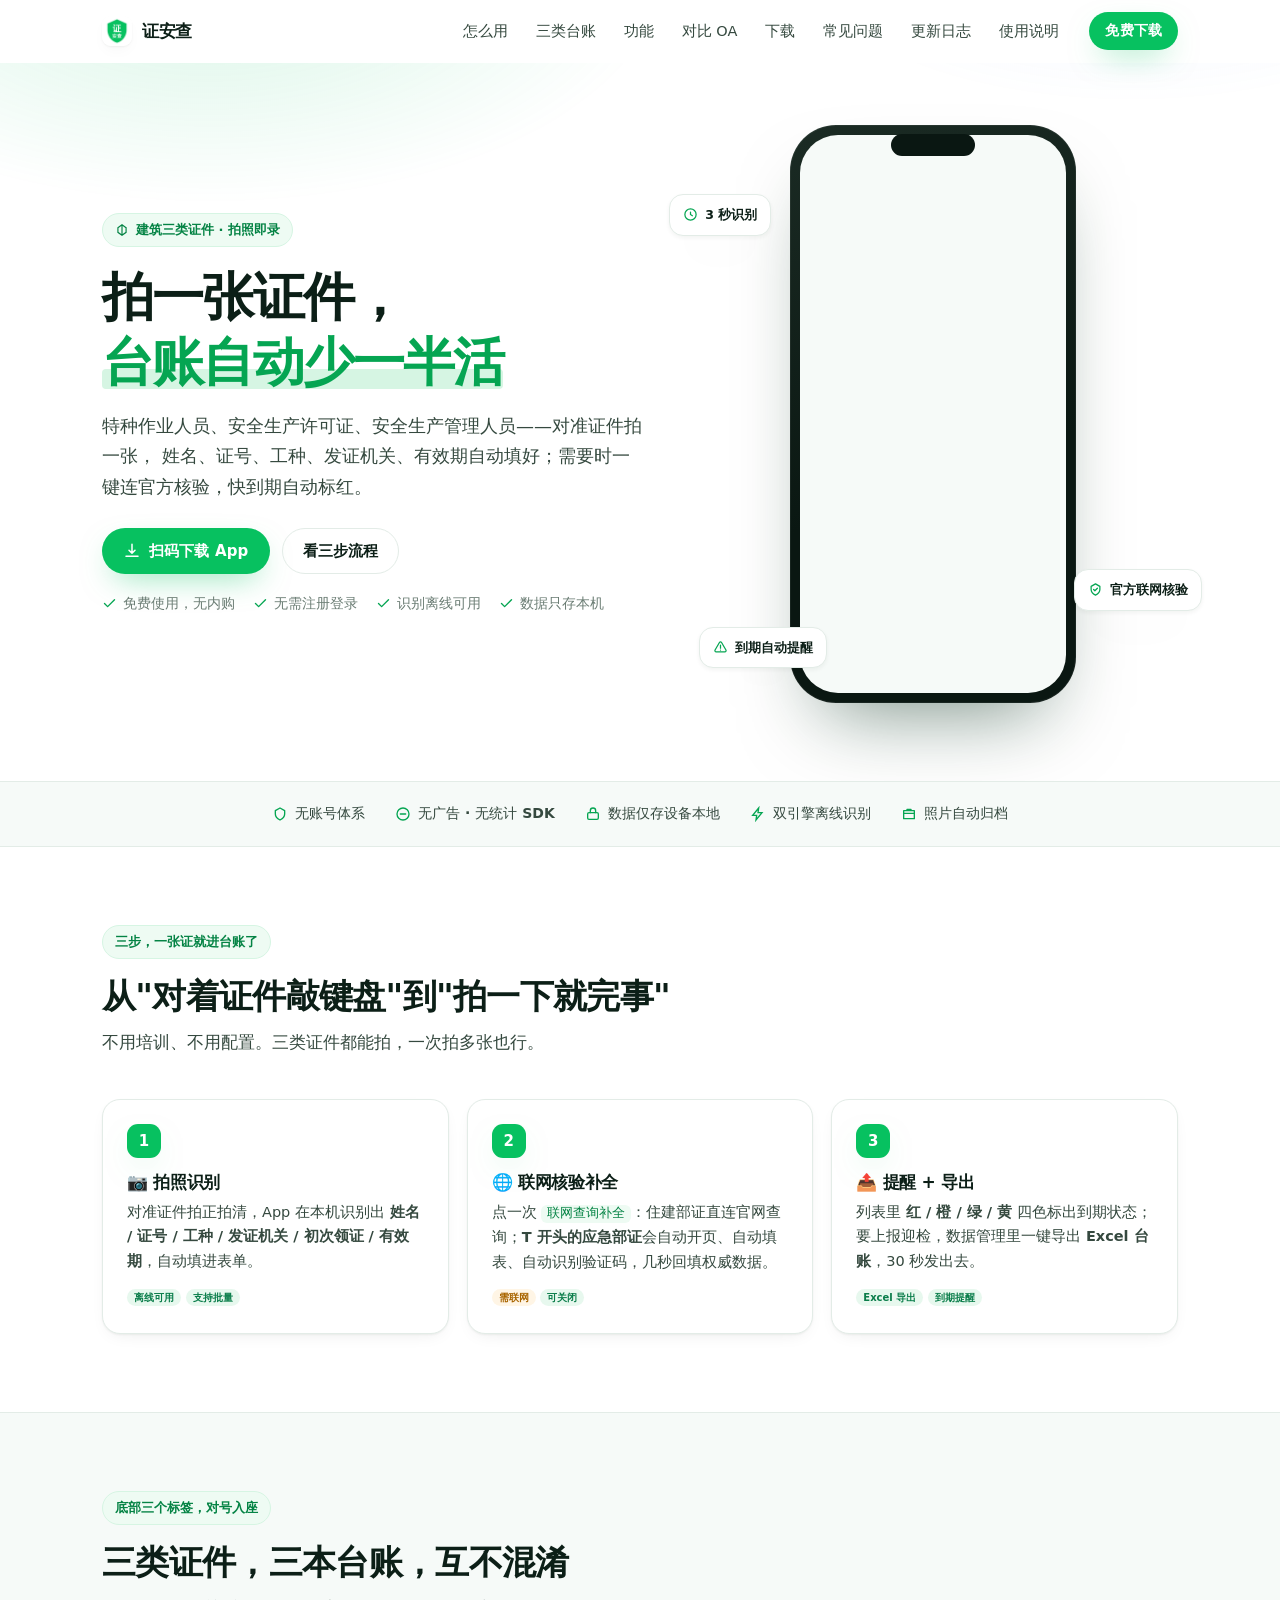
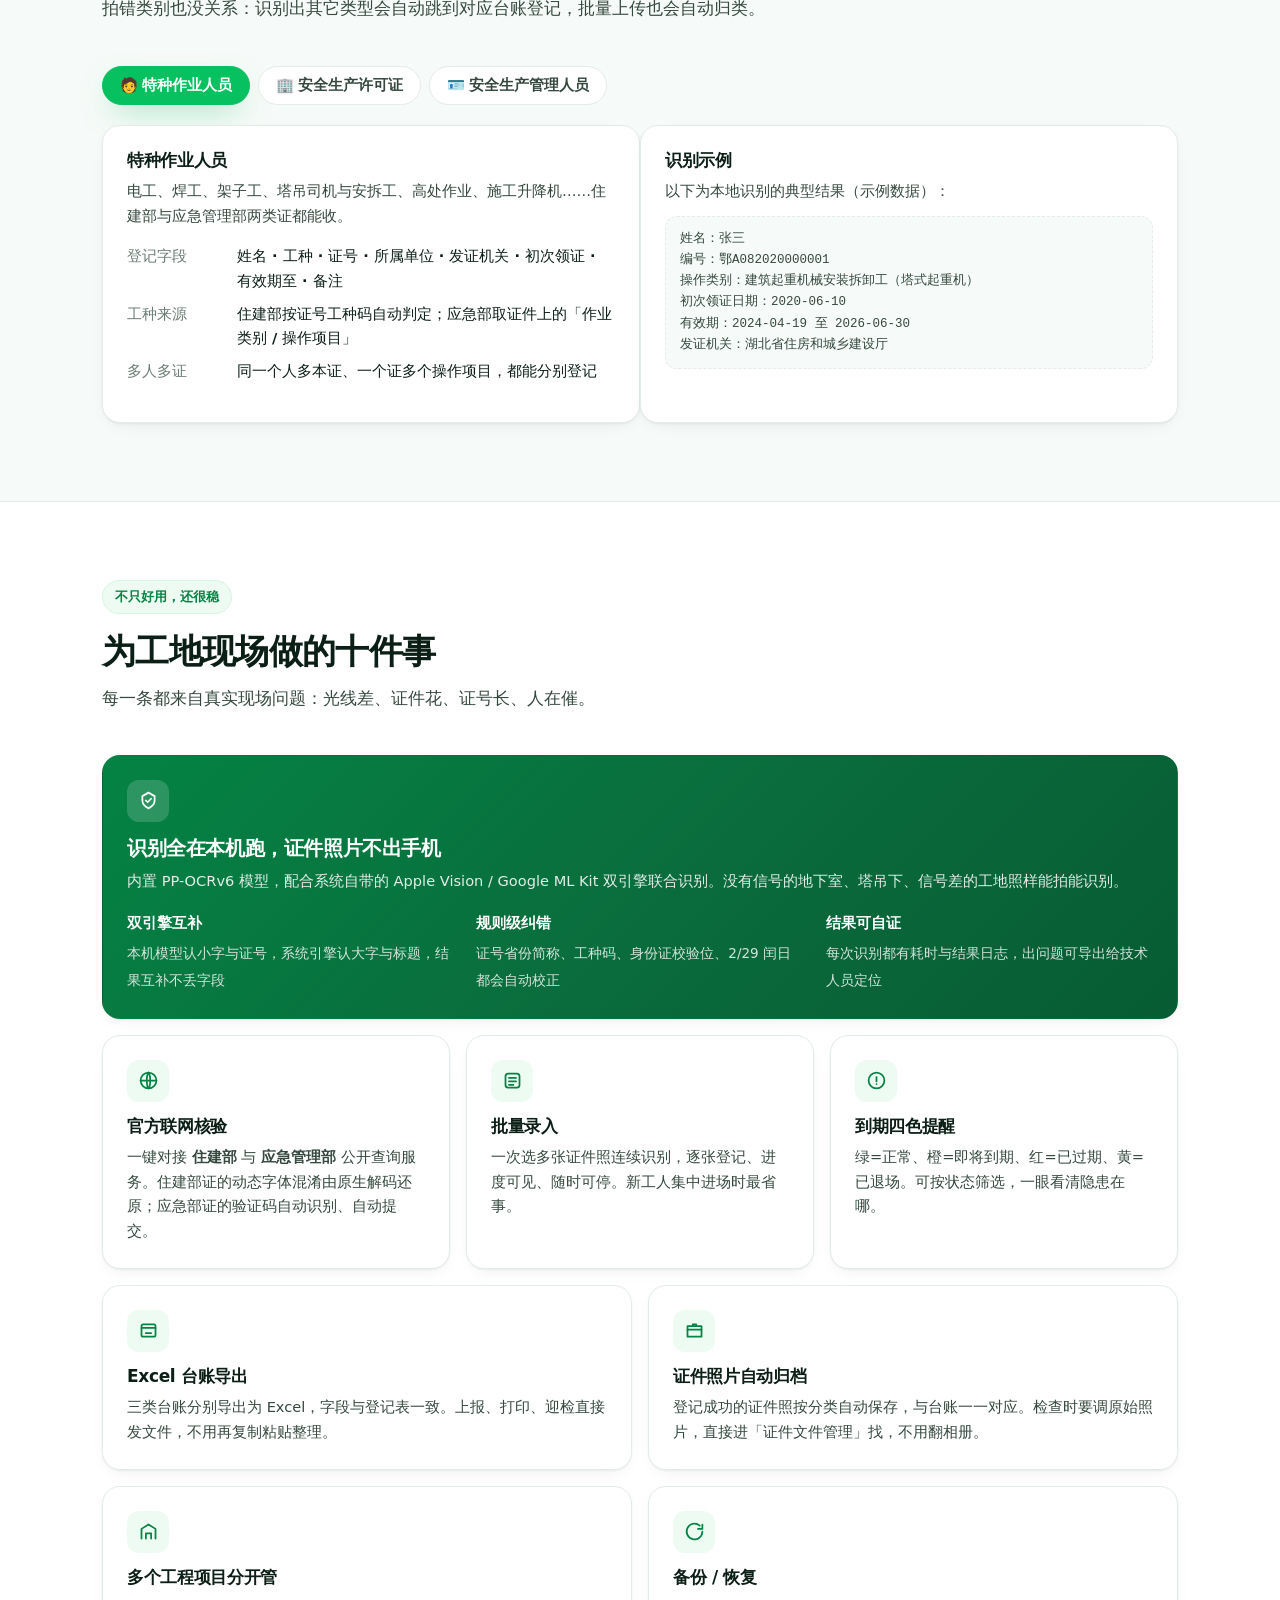
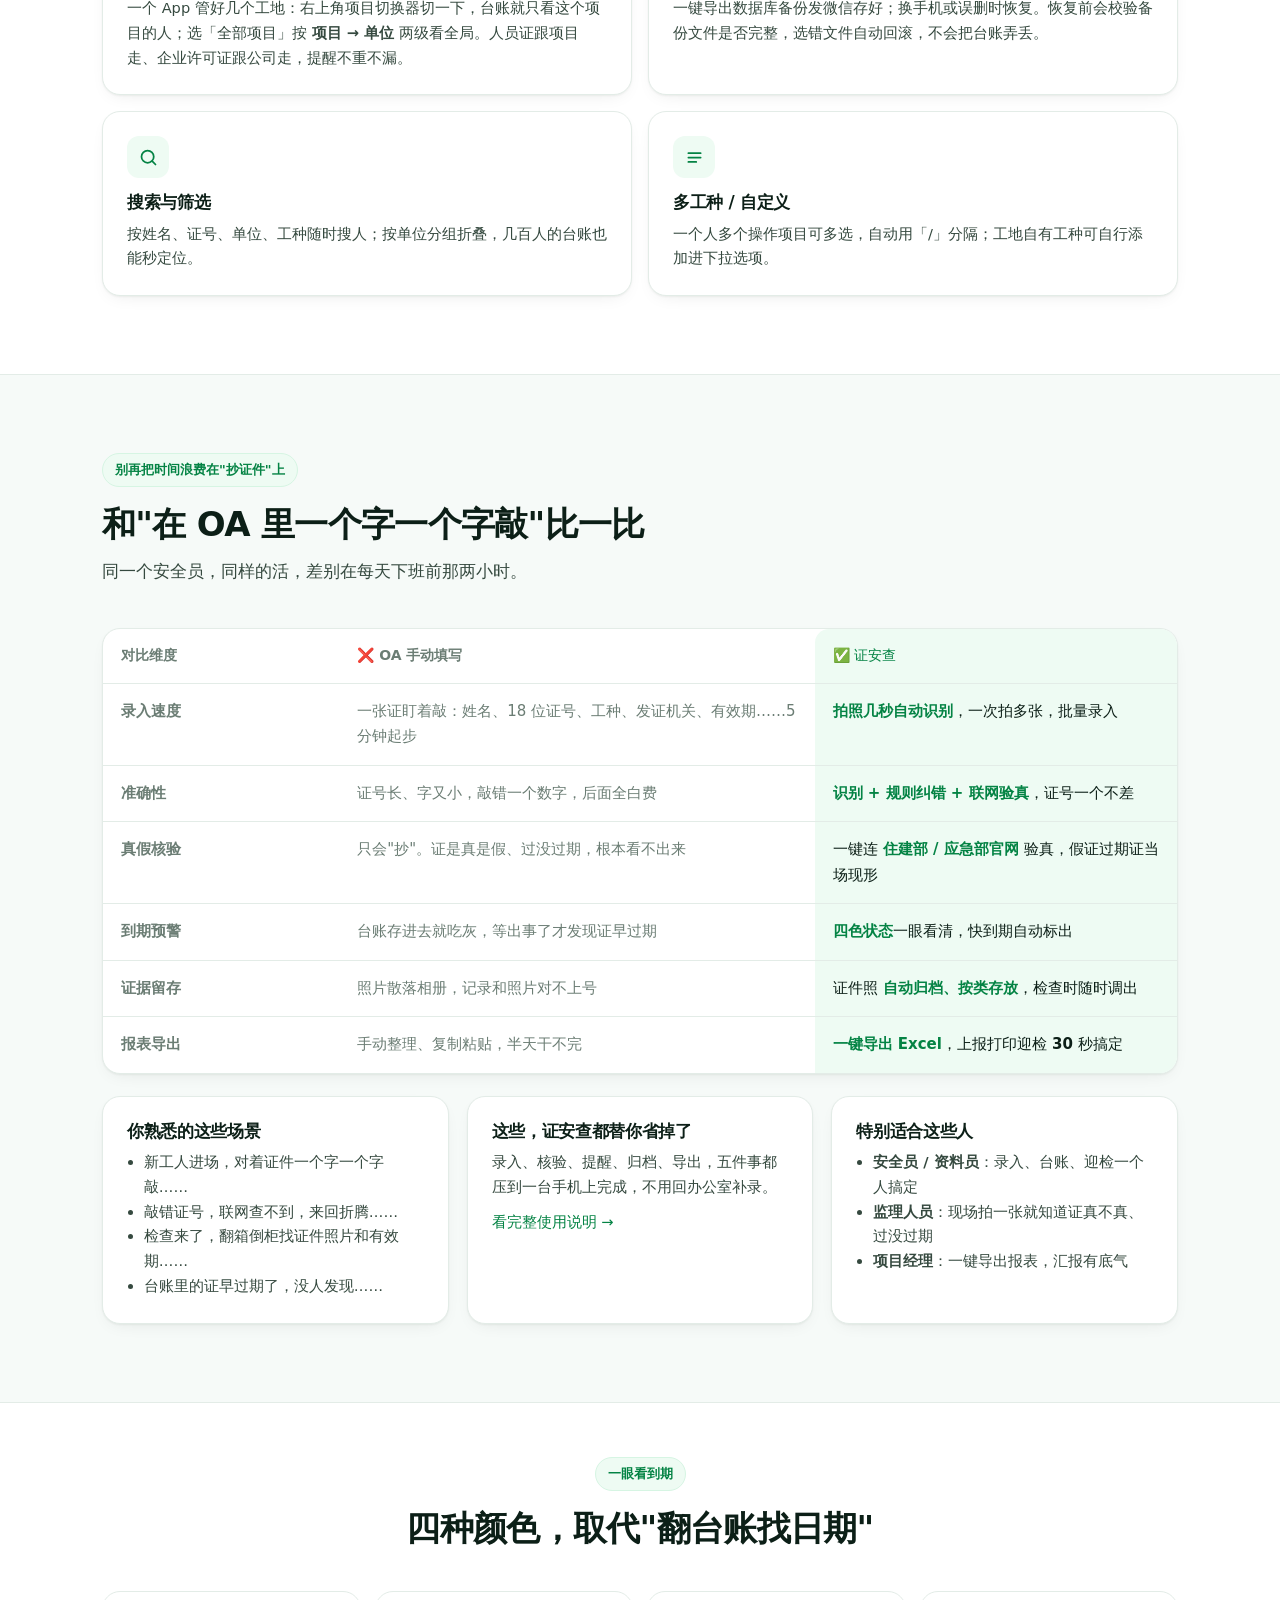
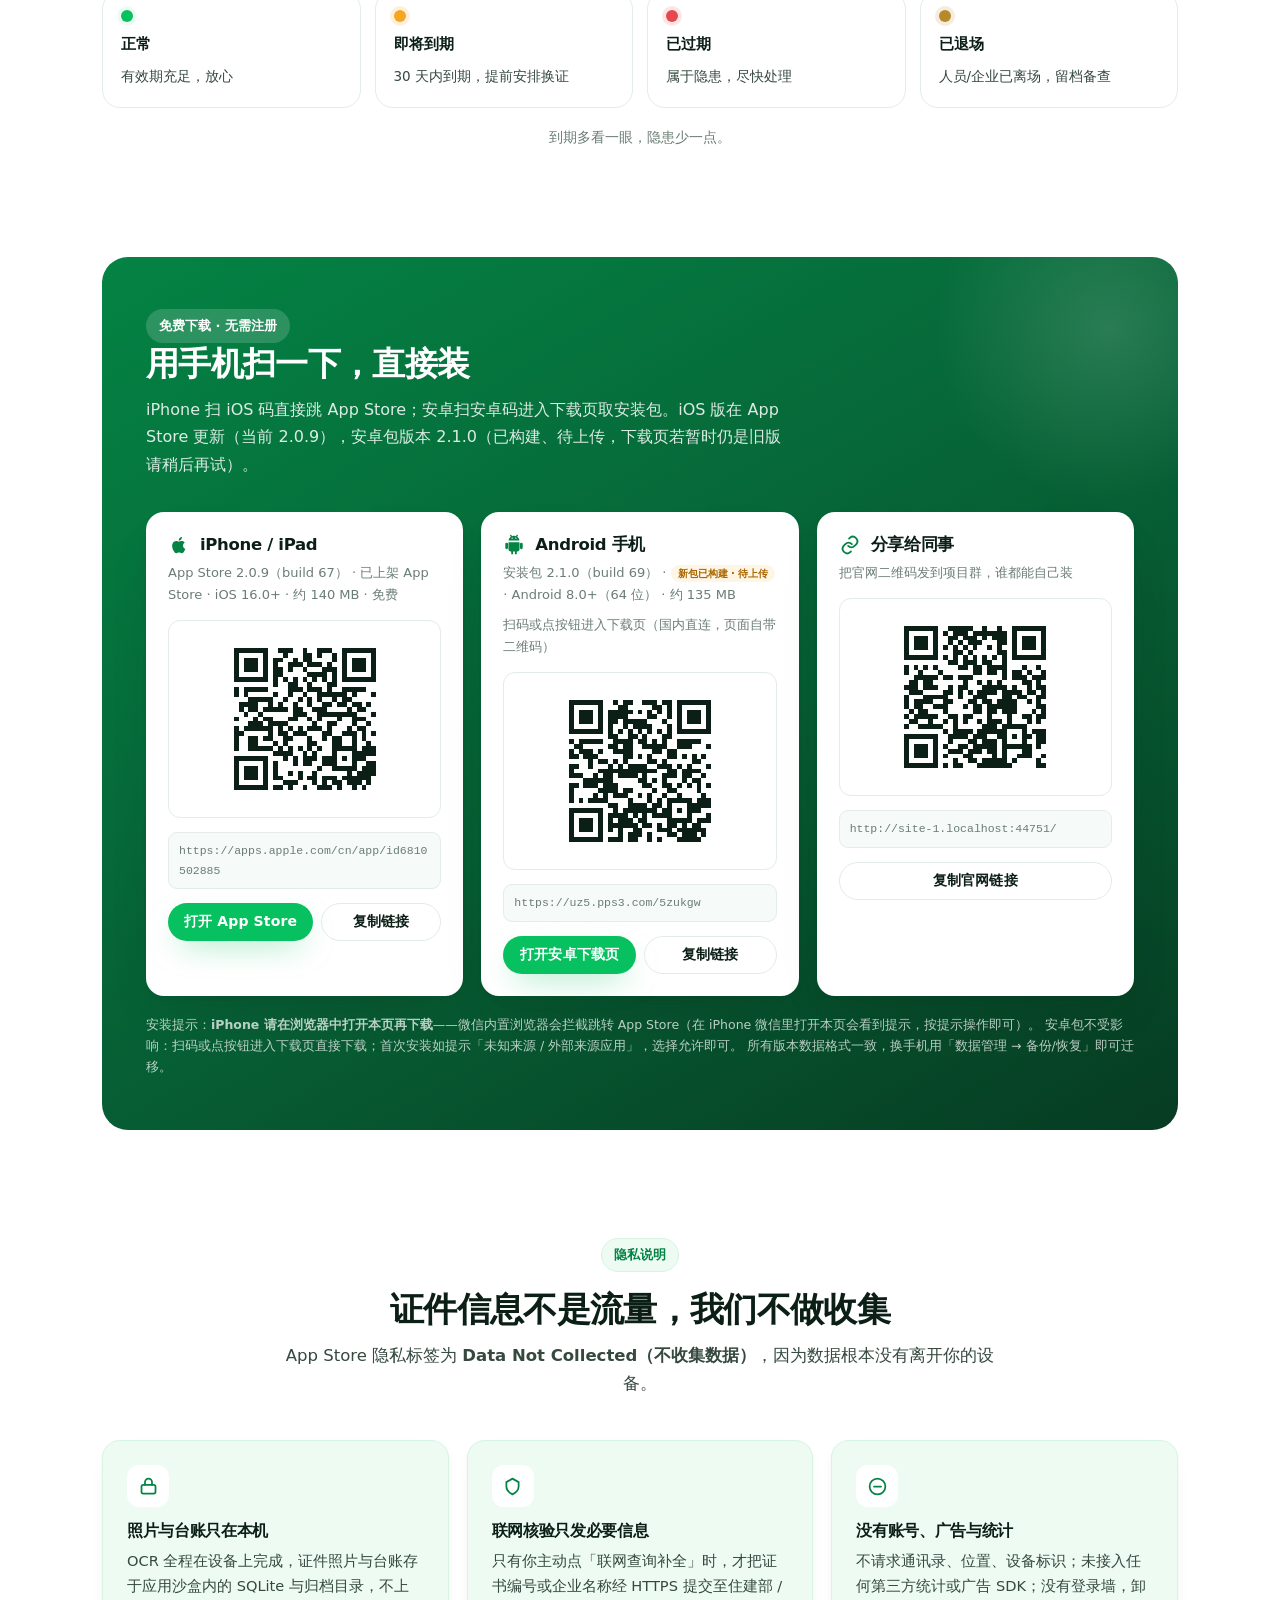
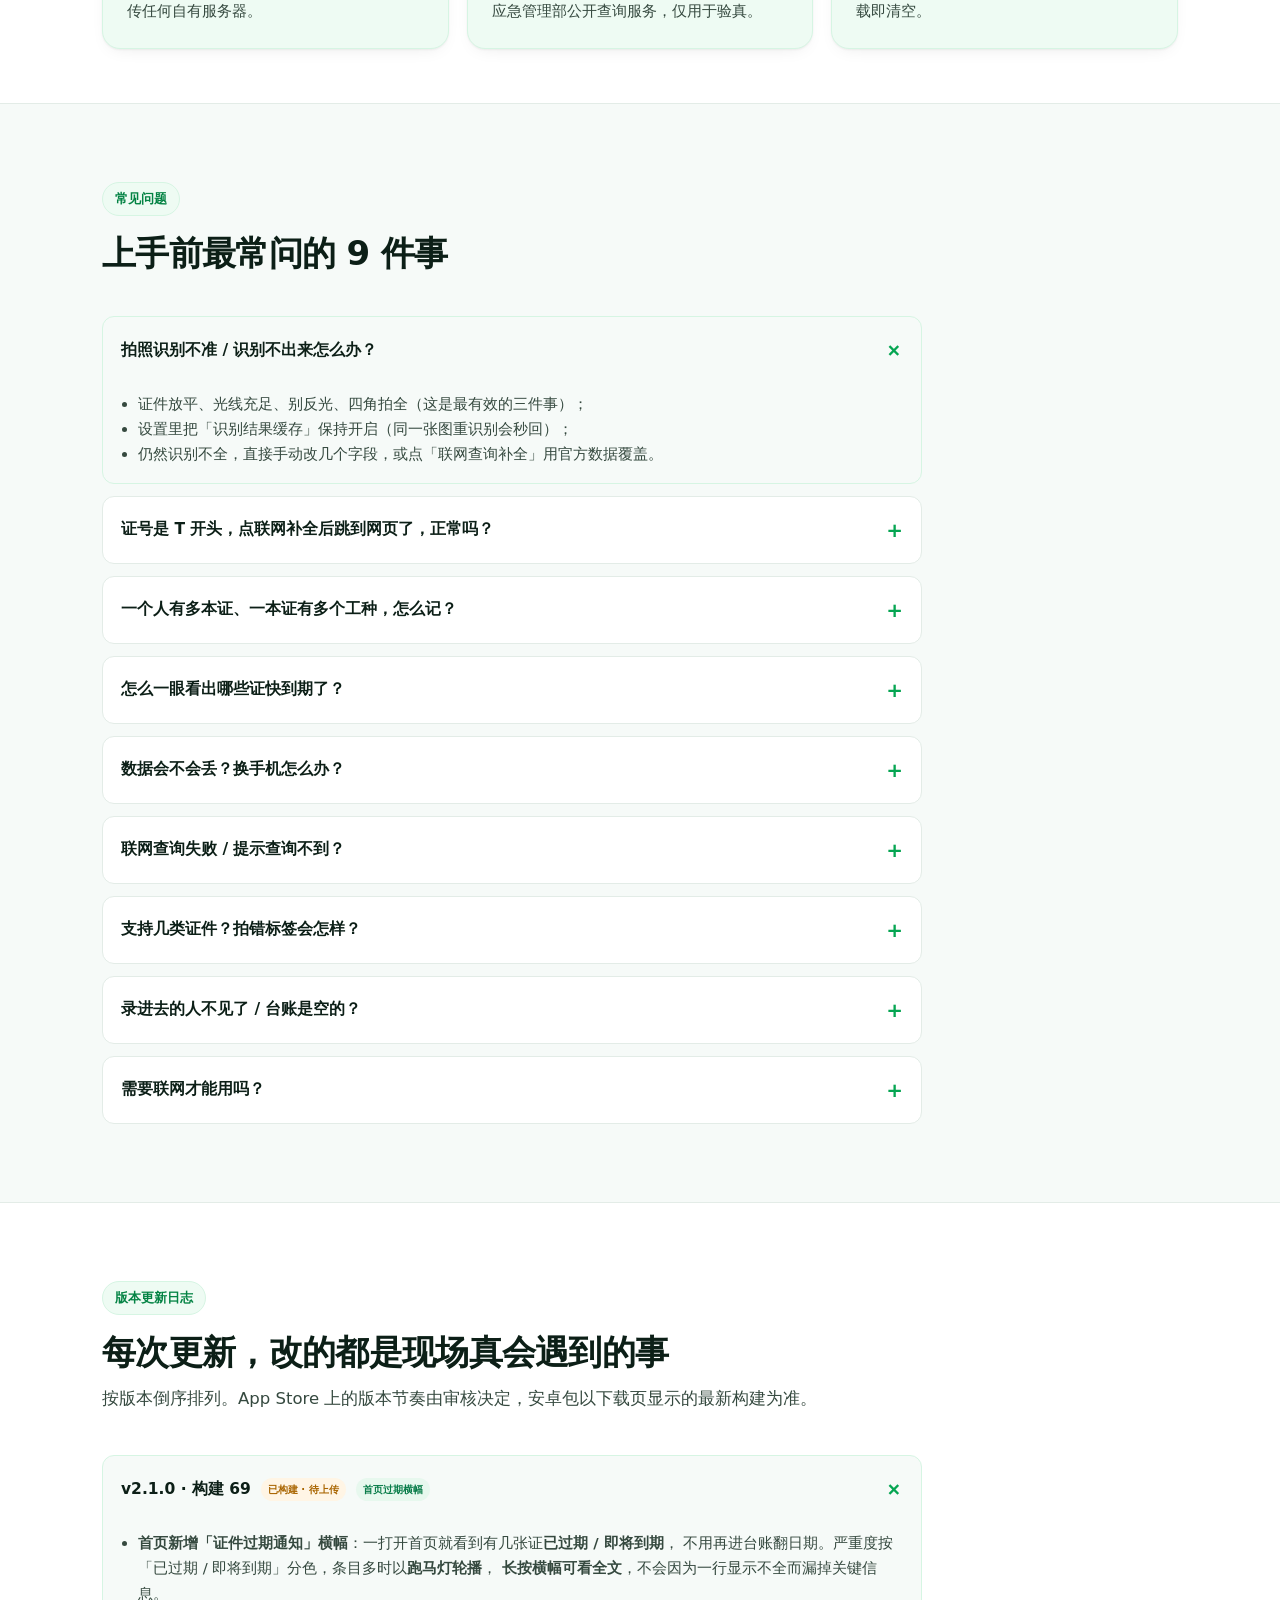
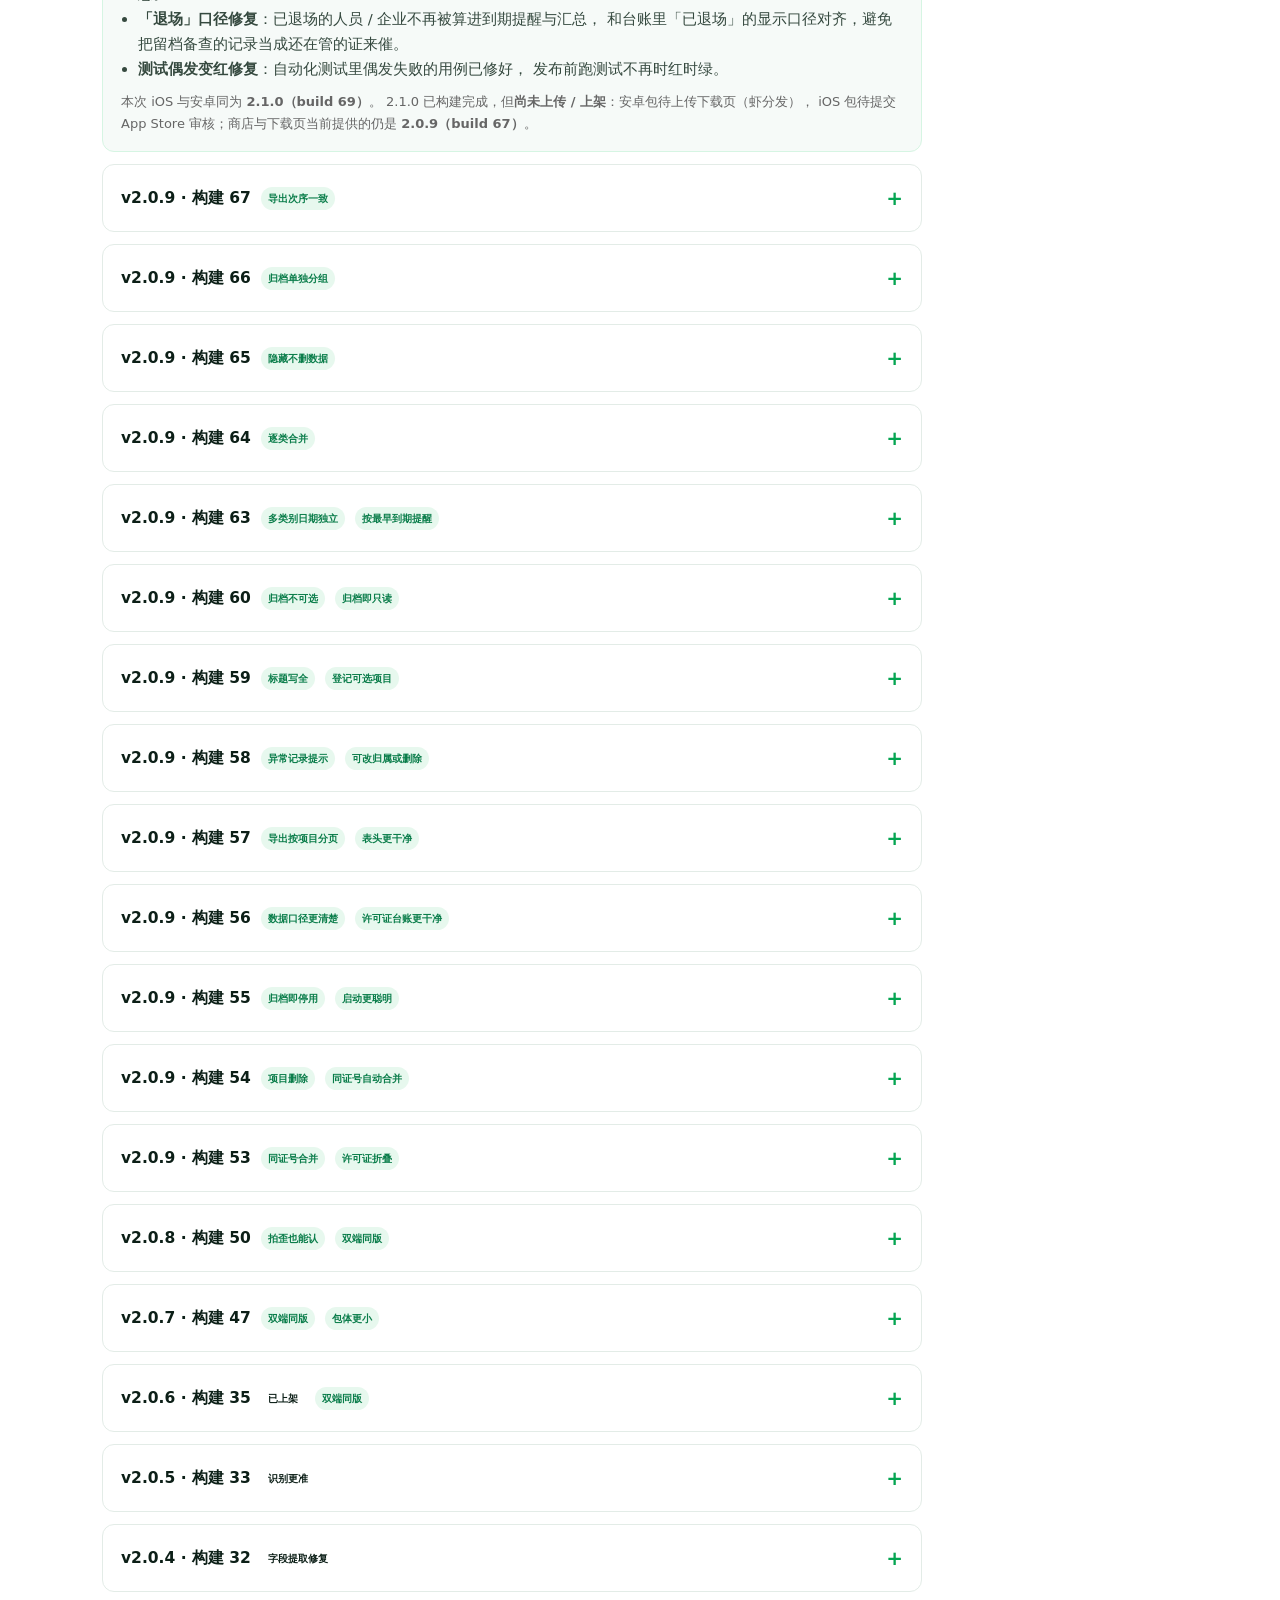
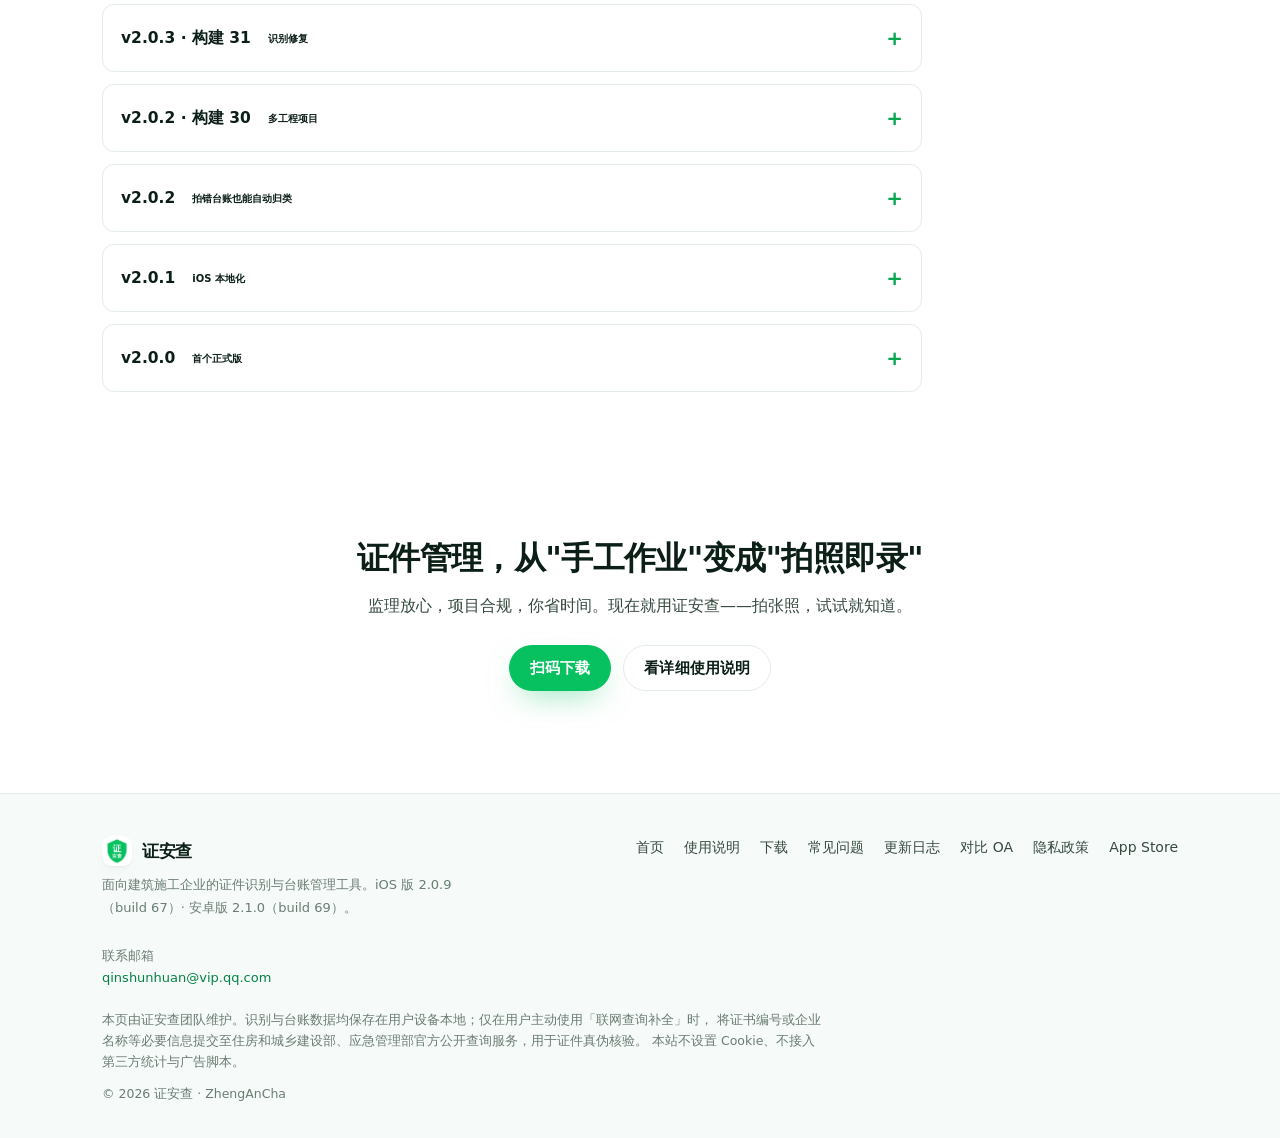
==== commit cc812439: "官网更新到证安查 2.1.0（build 69）：安卓新包已构建待上传，iOS 仍为 2.0.9 安卓与 iOS 状态不同，按事实分别标注，不出现「2.1.0 已上架/可下载」的表述：  - asse" ====
--- a/index.html
+++ b/index.html
@@ -8,15 +8,15 @@
 <meta name="keywords" content="证件识别,安全员,特种作业证,安全生产许可证,台账,OCR识别,建筑,到期提醒,施工,持证上岗,电工证,焊工证,塔吊,升降机,架子工,证书查询,档案">
 <meta name="theme-color" content="#07c160">
 <meta name="format-detection" content="telephone=no">
-<link rel="icon" href="assets/app-icon.png?v=fcf8904d">
-<link rel="apple-touch-icon" href="assets/app-icon.png?v=fcf8904d">
-<link rel="stylesheet" href="assets/site.css?v=fcf8904d">
+<link rel="icon" href="assets/app-icon.png?v=f535f1b9">
+<link rel="apple-touch-icon" href="assets/app-icon.png?v=f535f1b9">
+<link rel="stylesheet" href="assets/site.css?v=f535f1b9">
 <script>document.documentElement.classList.add('js');</script>
 <meta property="og:type" content="website">
 <meta property="og:title" content="证安查 · 拍一张证件，台账自动少一半活">
 <meta property="og:description" content="建筑三类证件拍照识别 + 官方联网核验 + 到期提醒 + Excel 导出。数据只存本机，无账号无广告。">
 <meta property="og:url" content="index.html">
-<meta property="og:image" content="assets/app-icon.png?v=fcf8904d">
+<meta property="og:image" content="assets/app-icon.png?v=f535f1b9">
 <script type="application/ld+json">
 {
   "@context": "https://schema.org",
@@ -47,7 +47,7 @@
 <header class="nav">
   <div class="wrap nav-in">
     <a class="brand" href="index.html">
-      <img src="assets/app-icon.png?v=fcf8904d" alt="证安查图标" width="30" height="30">
+      <img src="assets/app-icon.png?v=f535f1b9" alt="证安查图标" width="30" height="30">
       <span>证安查</span>
     </a>
     <nav class="nav-links" aria-label="主导航">
@@ -472,7 +472,7 @@
       <div class="dl-head">
         <span class="eyebrow" style="background:rgba(255,255,255,.16);border-color:transparent;color:#fff">免费下载 · 无需注册</span>
         <h2>用手机扫一下，直接装</h2>
-        <p>iPhone 扫 iOS 码直接跳 App Store；安卓扫安卓码进入下载页取安装包。iOS 版在 App Store 更新（当前 <span data-as-version>2.0.9</span><span data-as-review hidden>，上架包审核中，商店页暂时可能还是旧版</span>），安卓包版本 <span data-version>2.0.9</span><span data-apk-pending hidden>，新包正在上传，下载页若暂时仍是旧版请稍后再试</span>。</p>
+        <p>iPhone 扫 iOS 码直接跳 App Store；安卓扫安卓码进入下载页取安装包。iOS 版在 App Store 更新（当前 <span data-as-version>2.0.9</span><span data-as-review hidden>，上架包审核中，商店页暂时可能还是旧版</span>），安卓包版本 <span data-version>2.0.9</span><span data-apk-pending hidden>（已构建、待上传，下载页若暂时仍是旧版请稍后再试）</span>。</p>
       </div>
 
       <div class="dl-cards">
@@ -495,7 +495,7 @@
             <svg viewBox="0 0 24 24" fill="currentColor"><path d="M6 9h12v8a2 2 0 01-2 2h-1v3h-2v-3h-2v3H9v-3H8a2 2 0 01-2-2V9zm-2 .5A1.5 1.5 0 015.5 11v4a1.5 1.5 0 01-3 0v-4A1.5 1.5 0 014 9.5zm16 0A1.5 1.5 0 0121.5 11v4a1.5 1.5 0 01-3 0v-4A1.5 1.5 0 0120 9.5zM15.5 3l1-1.7-1.3-.7-1 1.8A7 7 0 0012 2c-.8 0-1.5.1-2.2.4l-1-1.8-1.3.7 1 1.7A5.9 5.9 0 006 7h12a5.9 5.9 0 00-2.5-4zM10 5.2a.7.7 0 110-1.4.7.7 0 010 1.4zm4 0a.7.7 0 110-1.4.7.7 0 010 1.4z"/></svg>
             <h3>Android 手机</h3>
           </header>
-          <div class="meta">安装包 <span data-version>2.0.9</span>（build <span data-build>67</span>）<span data-apk-pending hidden> · <span class="chip warn">新包上传中</span></span> · <span data-min-android>Android 8.0+</span> · 约 <span data-apk-size>135 MB</span></div>
+          <div class="meta">安装包 <span data-version>2.0.9</span>（build <span data-build>67</span>）<span data-apk-pending hidden> · <span class="chip warn">新包已构建 · 待上传</span></span> · <span data-min-android>Android 8.0+</span> · 约 <span data-apk-size>135 MB</span></div>
           <div class="meta" style="margin-top:-6px">扫码或点按钮进入下载页（国内直连，页面自带二维码）</div>
           <div class="qr-box"><div data-qr="android"></div></div>
           <div class="url-line" data-qr-url="android">https://uz5.pps3.com/5zukgw</div>
@@ -629,7 +629,24 @@
     </div>
     <div class="faq" style="max-width:820px">
       <details class="qa reveal" open>
-        <summary>v2.0.9 · 构建 67 <span class="chip ok">最新构建</span> <span class="chip ok">导出次序一致</span></summary>
+        <summary>v2.1.0 · 构建 69 <span class="chip warn">已构建 · 待上传</span> <span class="chip ok">首页过期横幅</span></summary>
+        <div class="ans">
+          <ul>
+            <li><strong>首页新增「证件过期通知」横幅</strong>：一打开首页就看到有几张证<strong>已过期 / 即将到期</strong>，
+              不用再进台账翻日期。严重度按「已过期 / 即将到期」分色，条目多时以<strong>跑马灯轮播</strong>，
+              <strong>长按横幅可看全文</strong>，不会因为一行显示不全而漏掉关键信息。</li>
+            <li><strong>「退场」口径修复</strong>：已退场的人员 / 企业不再被算进到期提醒与汇总，
+              和台账里「已退场」的显示口径对齐，避免把留档备查的记录当成还在管的证来催。</li>
+            <li><strong>测试偶发变红修复</strong>：自动化测试里偶发失败的用例已修好，
+              发布前跑测试不再时红时绿。</li>
+          </ul>
+          <p style="margin-top:10px;font-size:13px;color:#666">本次 iOS 与安卓同为 <strong>2.1.0（build 69）</strong>。
+            2.1.0 已构建完成，但<strong>尚未上传 / 上架</strong>：安卓包待上传下载页（虾分发），
+            iOS 包待提交 App Store 审核；商店与下载页当前提供的仍是 <strong>2.0.9（build 67）</strong>。</p>
+        </div>
+      </details>
+      <details class="qa reveal">
+        <summary>v2.0.9 · 构建 67 <span class="chip ok">导出次序一致</span></summary>
         <div class="ans">
           <ul>
             <li><strong>台账「全部项目」导出的分页次序与总览分组一致</strong>：导出「全部项目」时，
@@ -1056,7 +1073,7 @@
     <div class="foot-grid">
       <div>
         <a class="brand" href="index.html" style="margin-bottom:8px">
-          <img src="assets/app-icon.png?v=fcf8904d" alt="" width="26" height="26">
+          <img src="assets/app-icon.png?v=f535f1b9" alt="" width="26" height="26">
           <span>证安查</span>
         </a>
         <p style="font-size:13px;max-width:30em">面向建筑施工企业的证件识别与台账管理工具。iOS 版 <span data-as-version>2.0.9</span>（build <span data-as-build>67</span>）· 安卓版 <span data-version>2.0.9</span>（build <span data-build>67</span>）。</p>
@@ -1103,8 +1120,8 @@
   </div>
 </div>
 
-<script src="assets/config.js?v=fcf8904d"></script>
-<script src="assets/qr.js?v=fcf8904d"></script>
-<script src="assets/site.js?v=fcf8904d"></script>
+<script src="assets/config.js?v=f535f1b9"></script>
+<script src="assets/qr.js?v=f535f1b9"></script>
+<script src="assets/site.js?v=f535f1b9"></script>
 </body>
 </html>
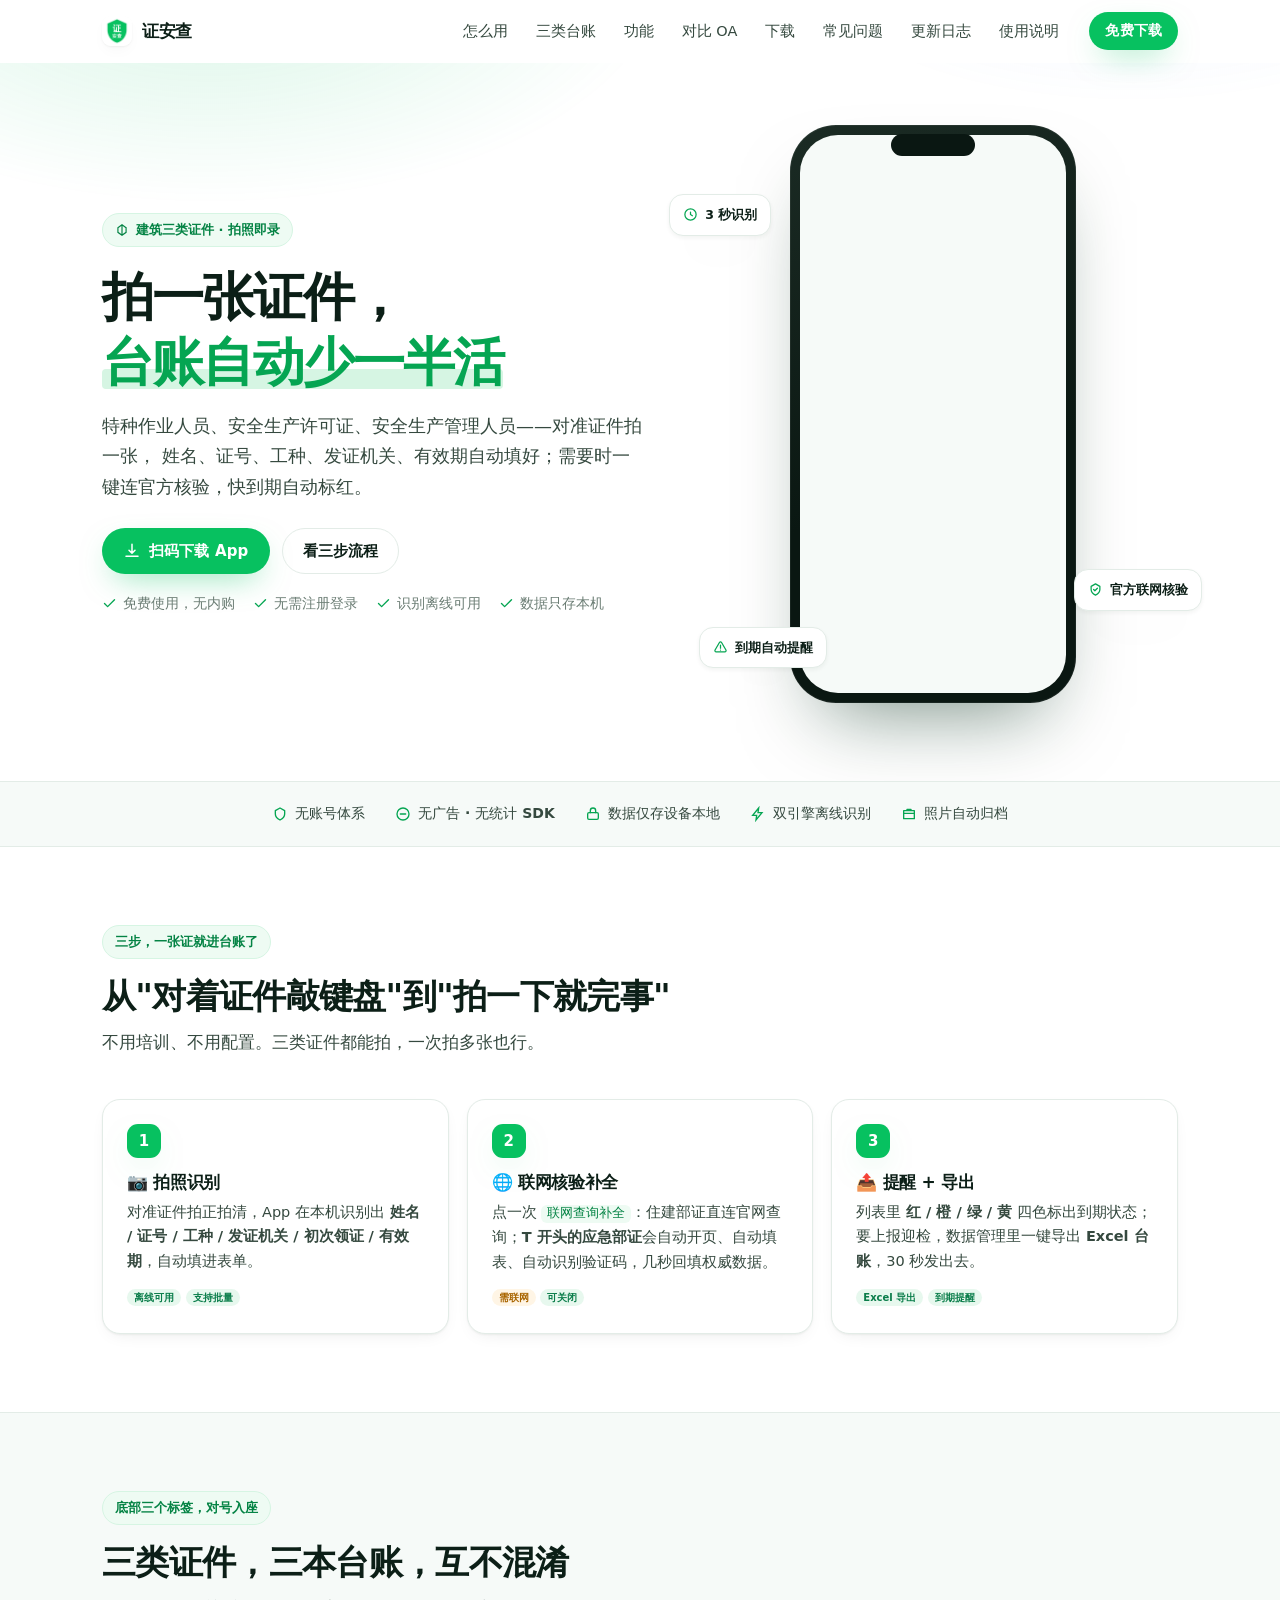
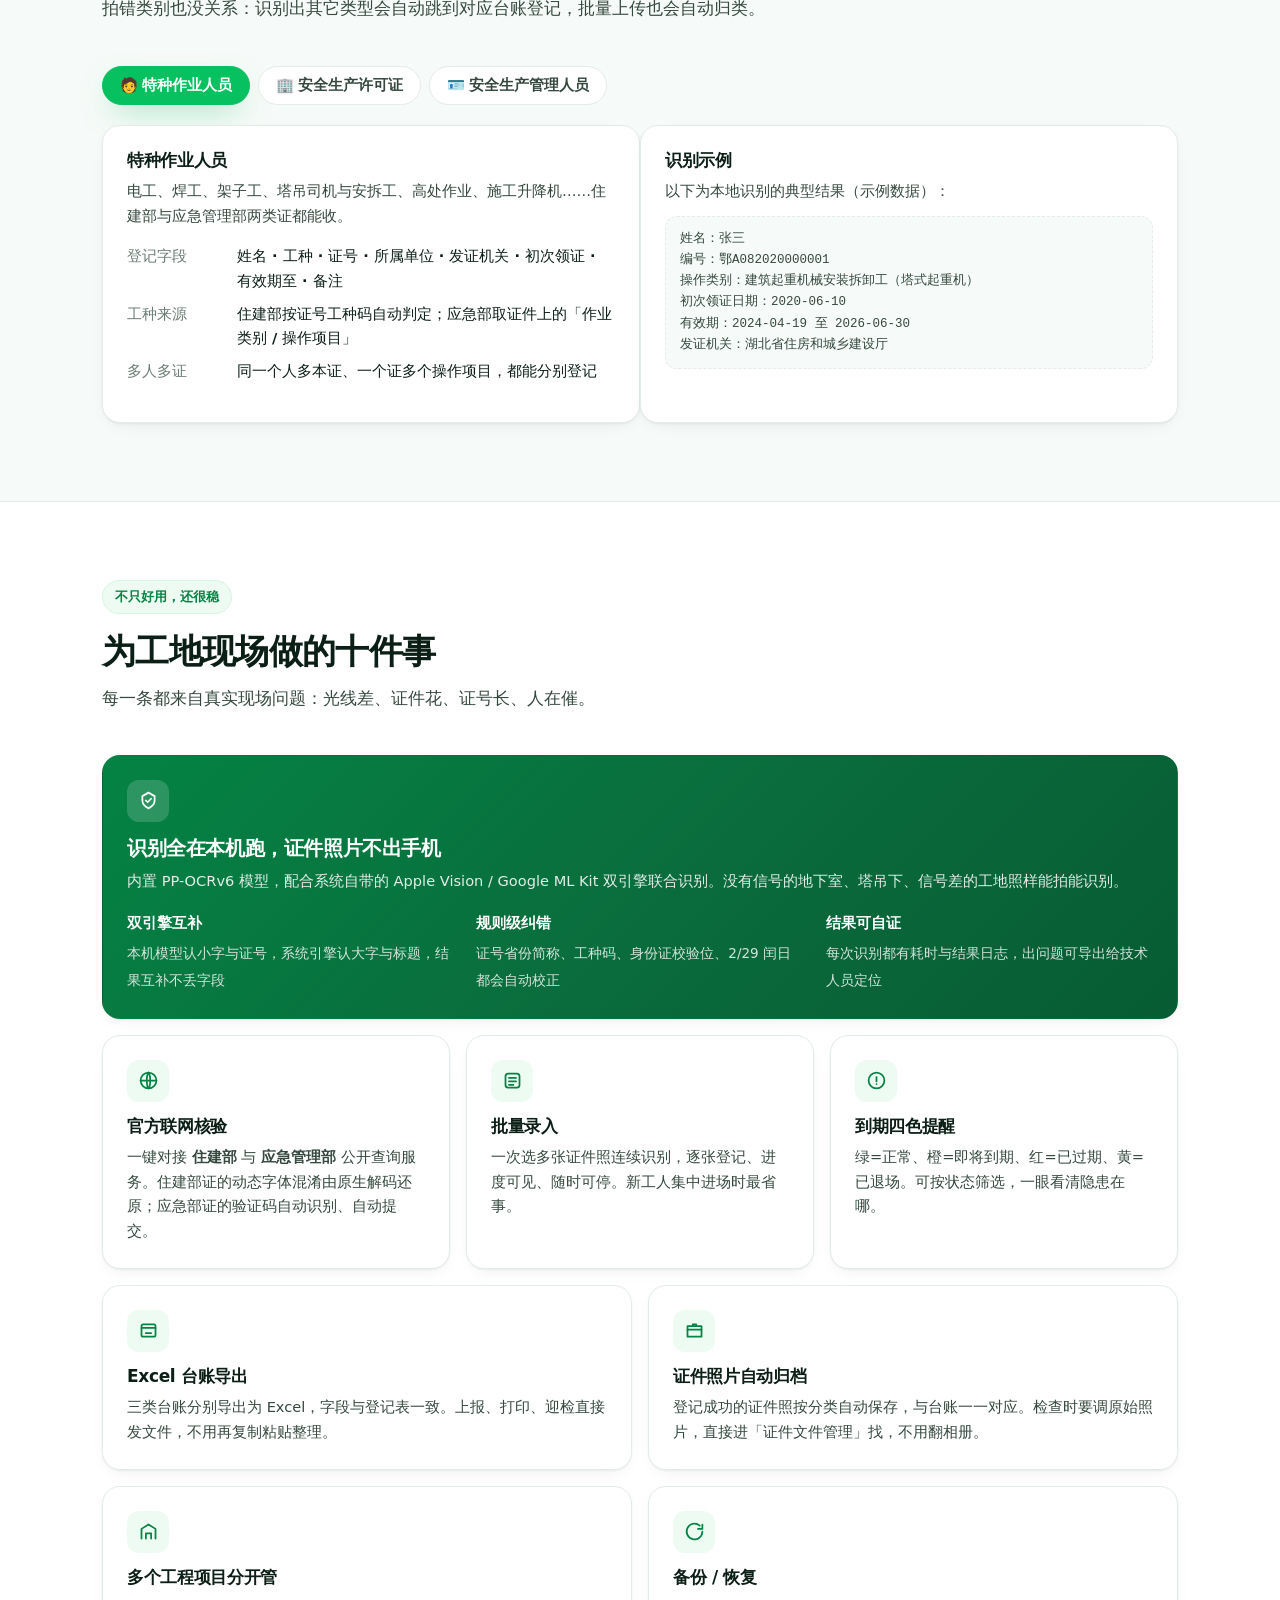
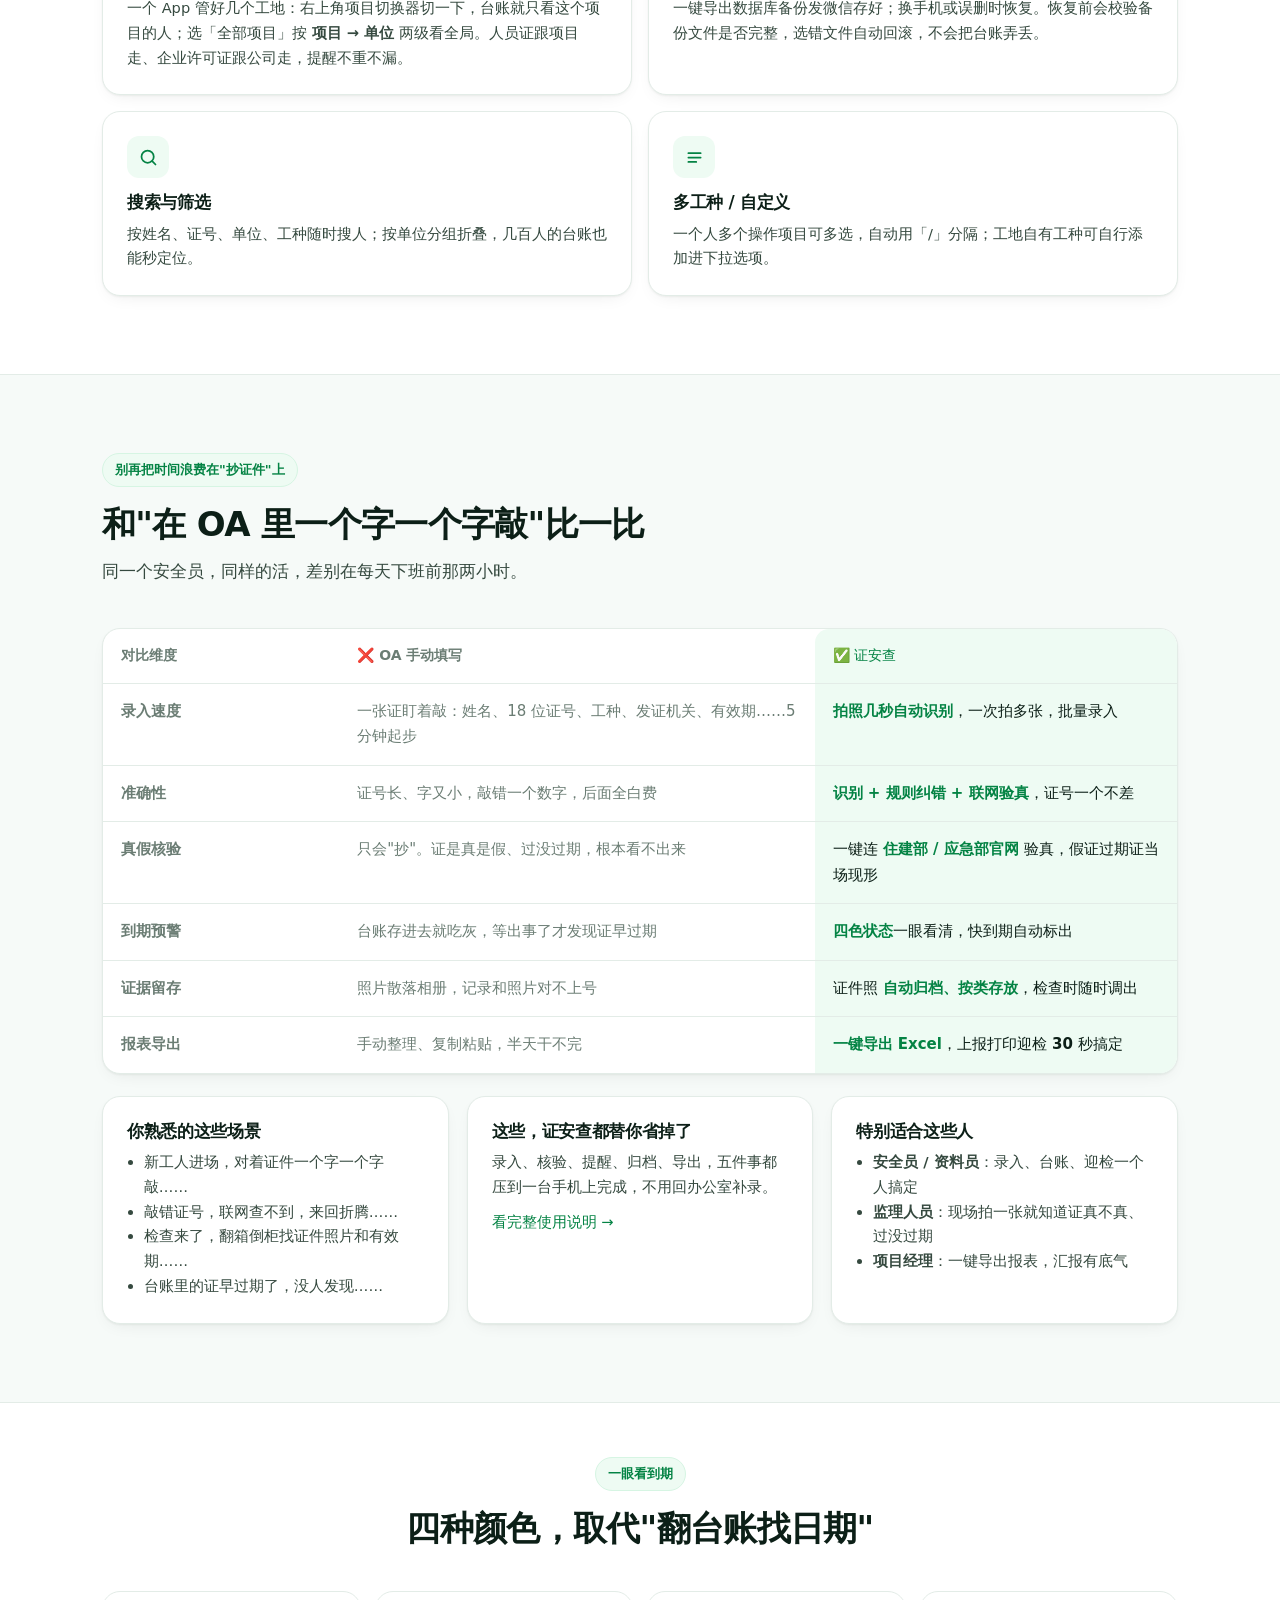
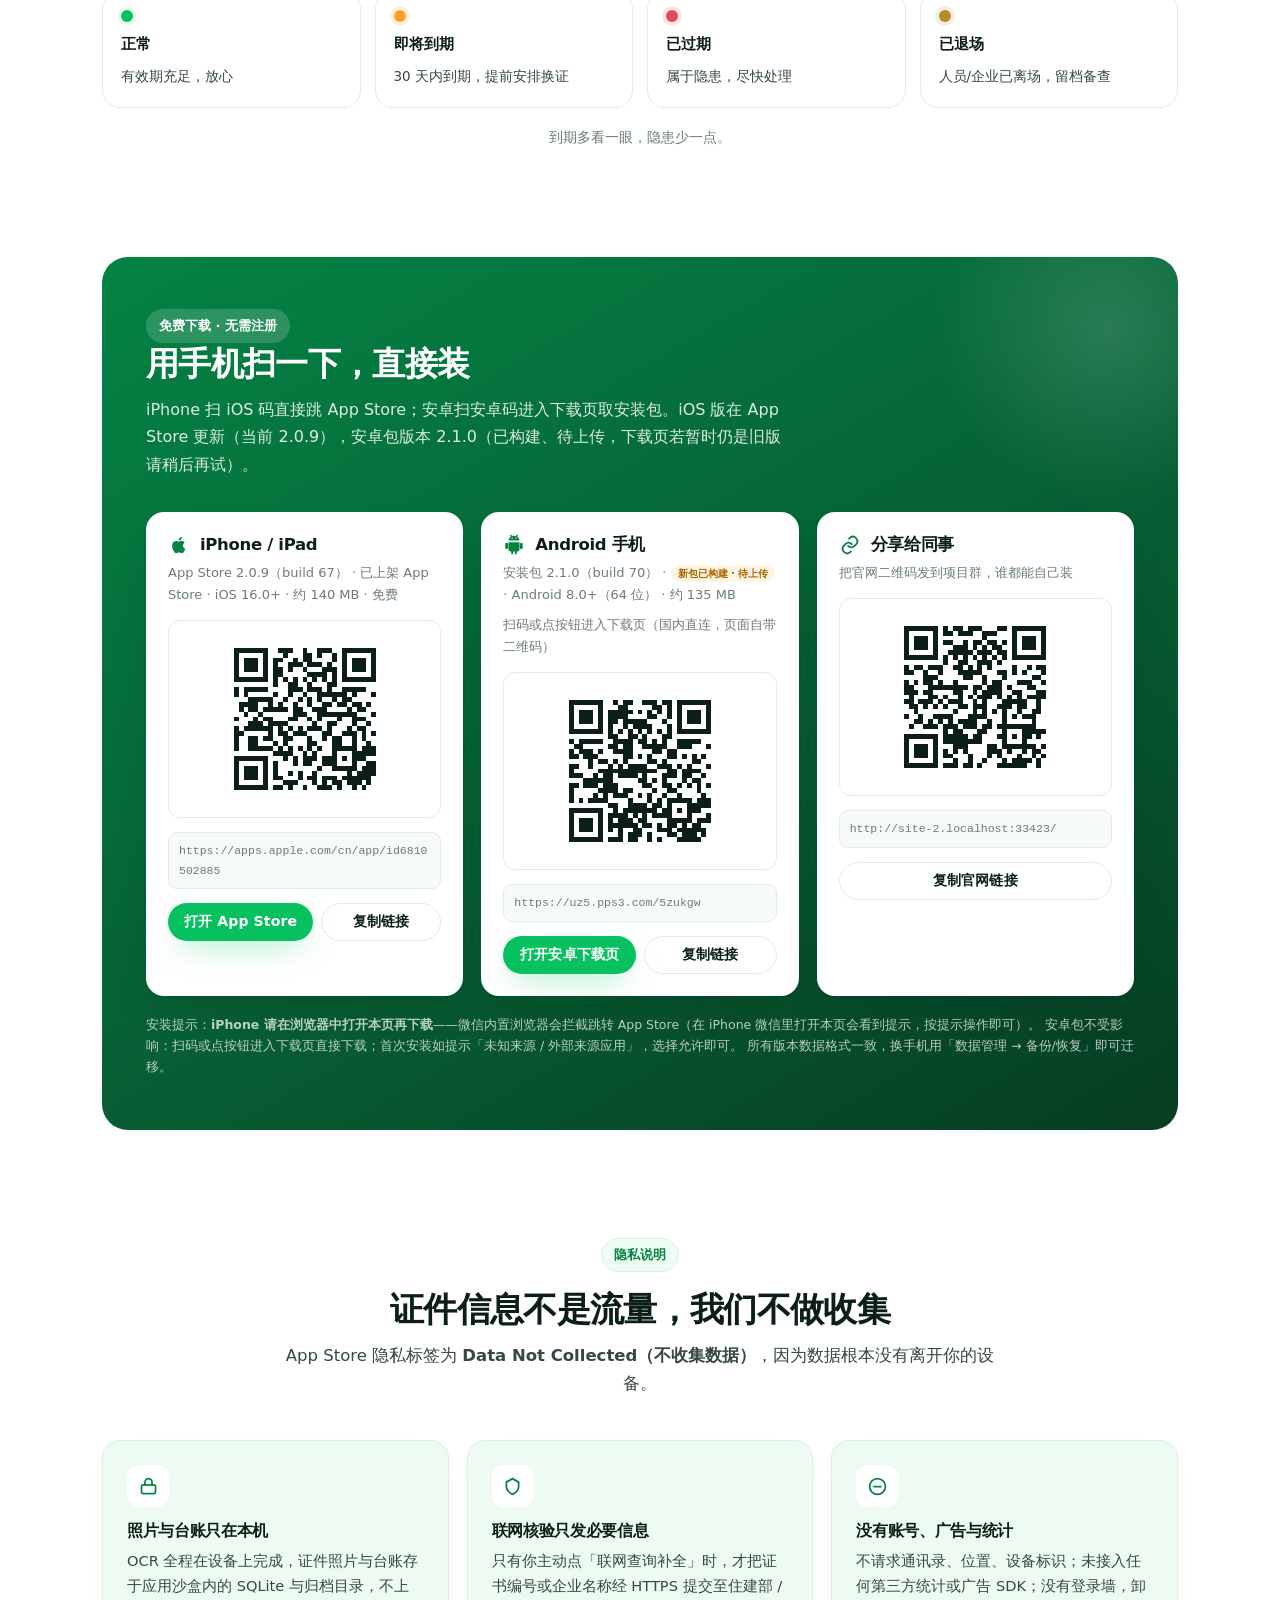
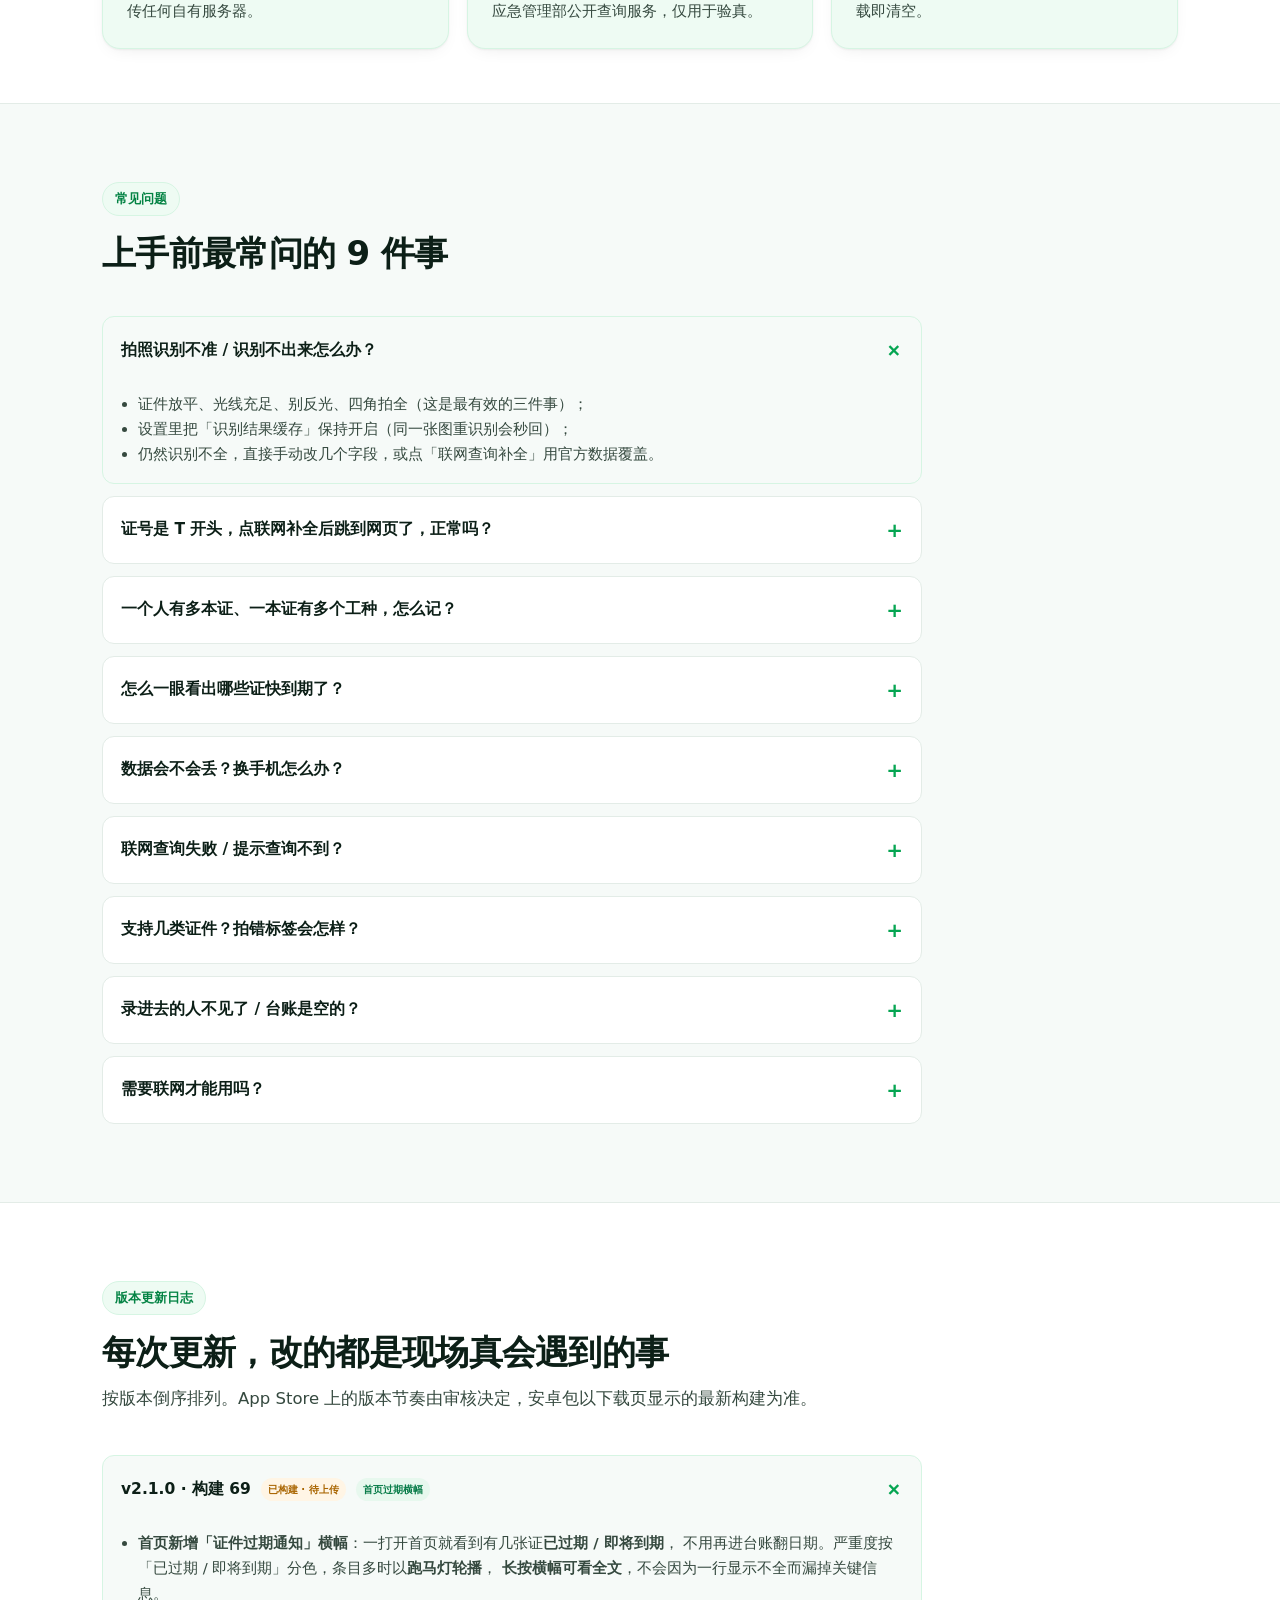
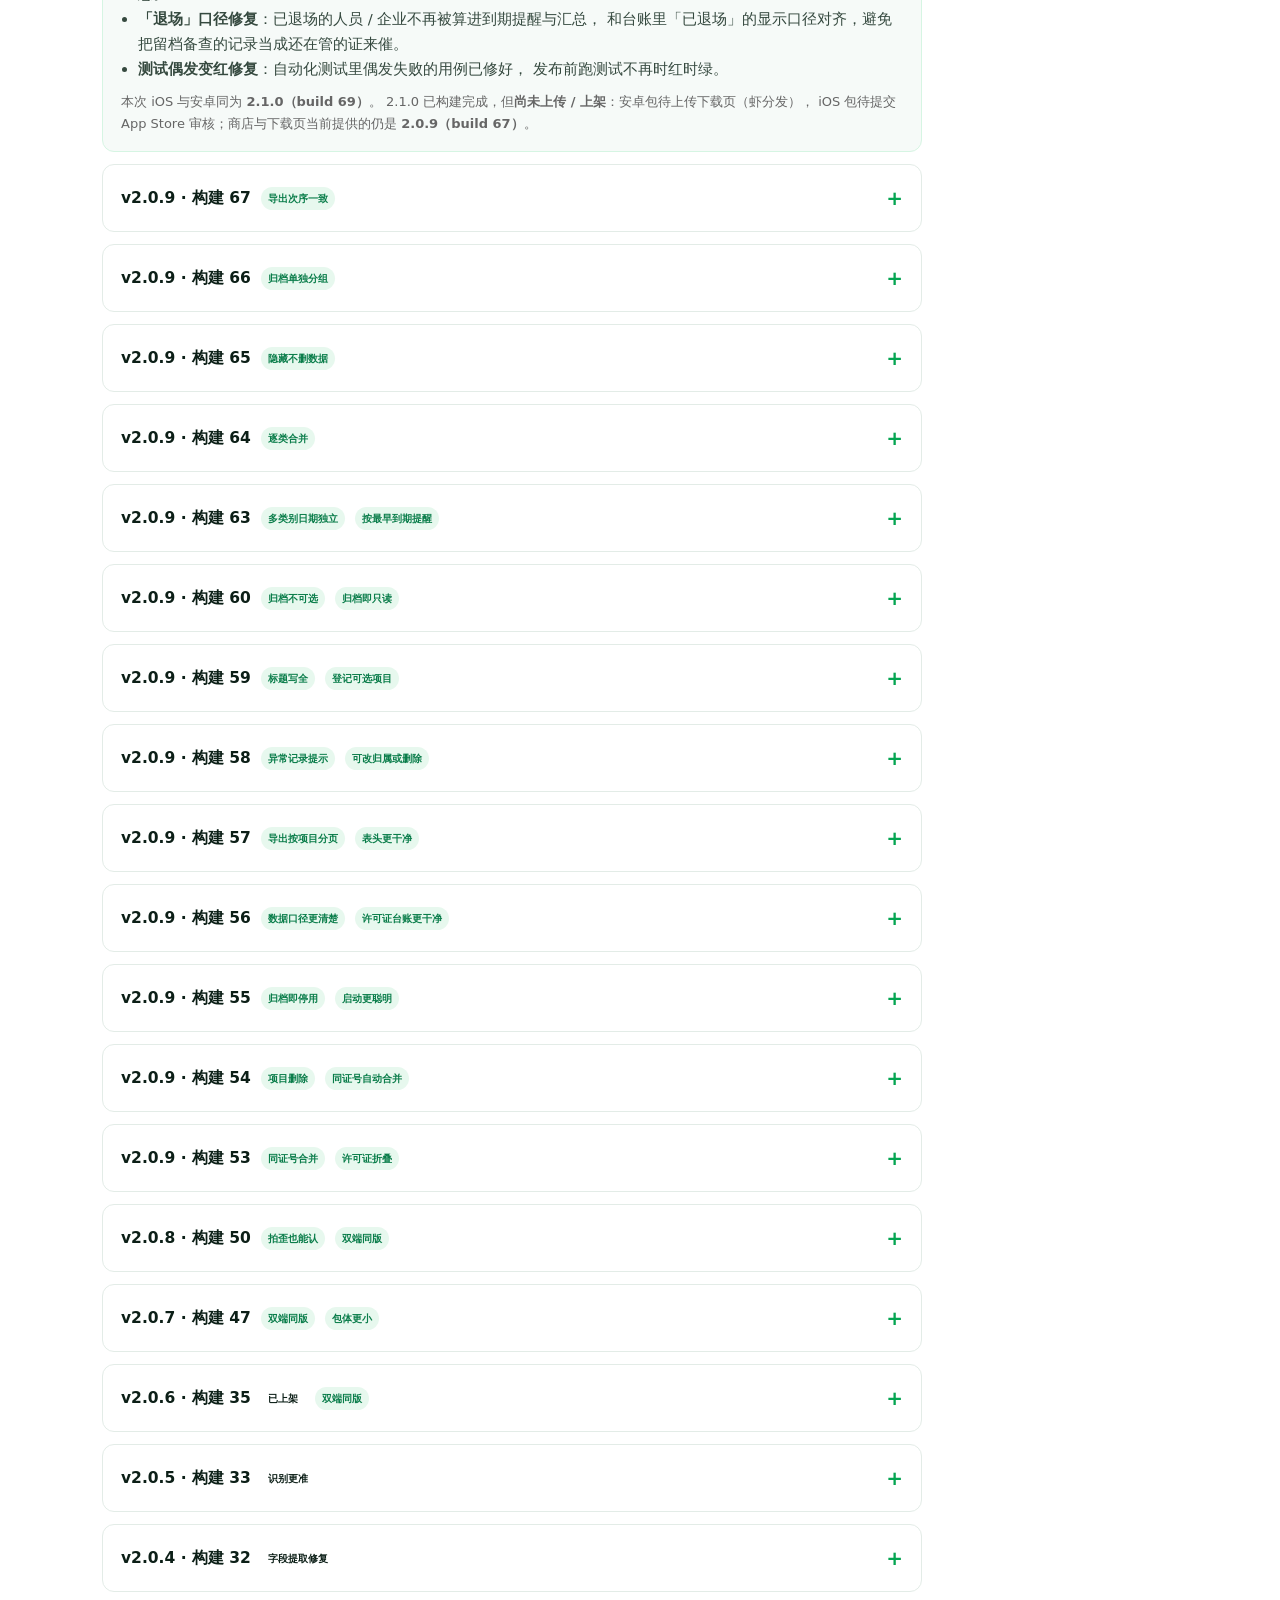
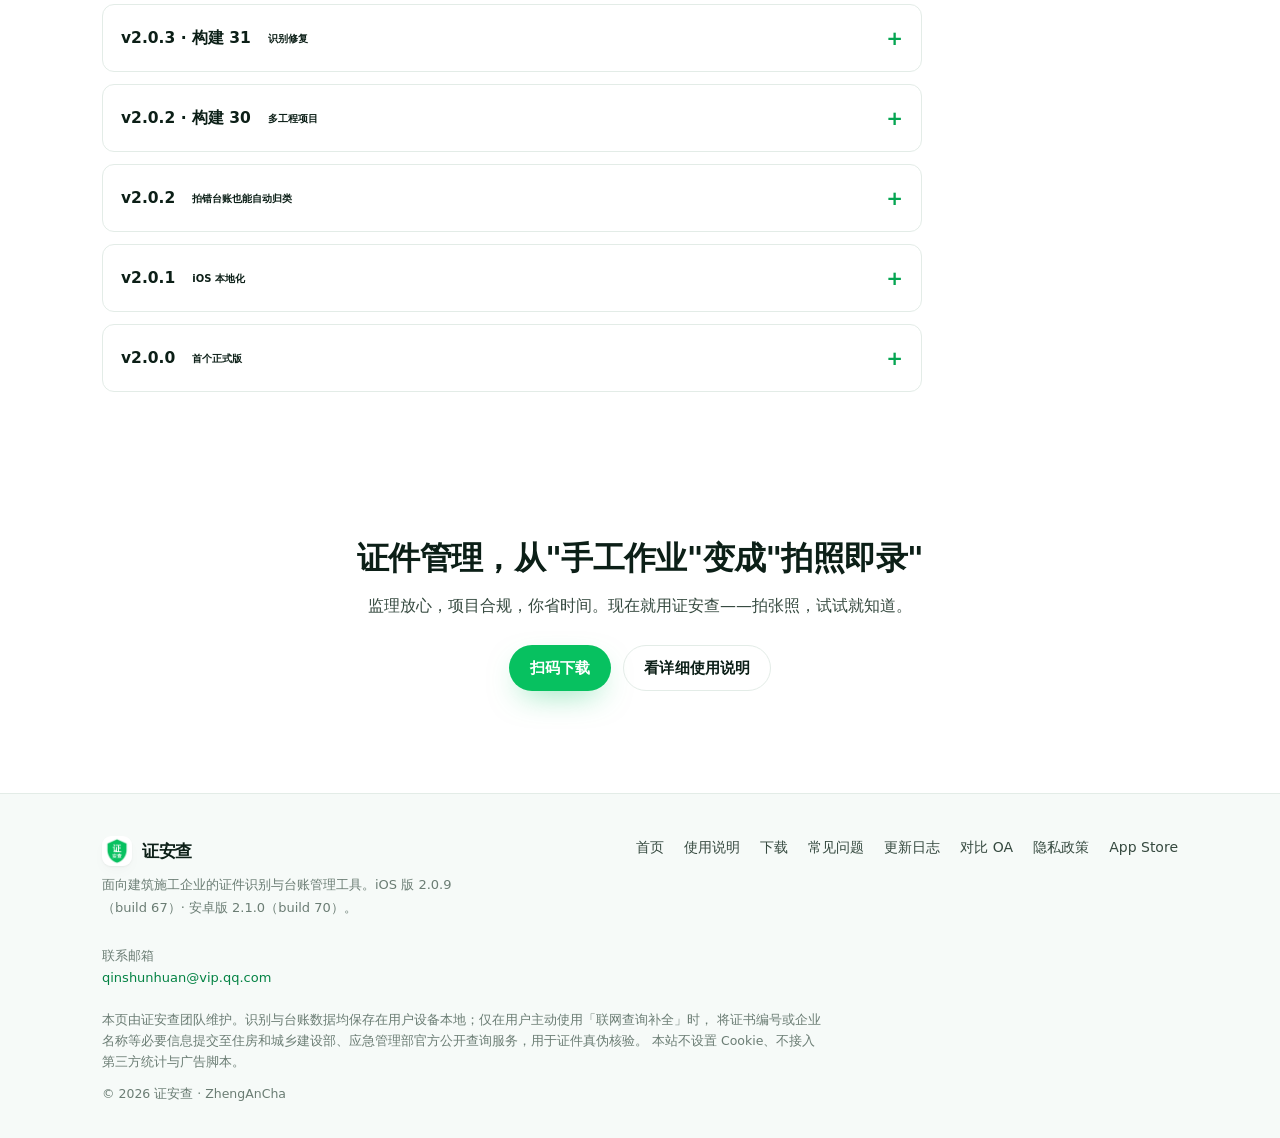
==== commit 96e52b09: "官网跟到证安查 2.1.0（build 70）：含到期提醒面板 - assets/config.js：build 69→70；APK/IPA 大小注释按新的构建产物字节数更新 - 资源版本戳随之重算，" ====
--- a/index.html
+++ b/index.html
@@ -8,15 +8,15 @@
 <meta name="keywords" content="证件识别,安全员,特种作业证,安全生产许可证,台账,OCR识别,建筑,到期提醒,施工,持证上岗,电工证,焊工证,塔吊,升降机,架子工,证书查询,档案">
 <meta name="theme-color" content="#07c160">
 <meta name="format-detection" content="telephone=no">
-<link rel="icon" href="assets/app-icon.png?v=f535f1b9">
-<link rel="apple-touch-icon" href="assets/app-icon.png?v=f535f1b9">
-<link rel="stylesheet" href="assets/site.css?v=f535f1b9">
+<link rel="icon" href="assets/app-icon.png?v=2f09cf17">
+<link rel="apple-touch-icon" href="assets/app-icon.png?v=2f09cf17">
+<link rel="stylesheet" href="assets/site.css?v=2f09cf17">
 <script>document.documentElement.classList.add('js');</script>
 <meta property="og:type" content="website">
 <meta property="og:title" content="证安查 · 拍一张证件，台账自动少一半活">
 <meta property="og:description" content="建筑三类证件拍照识别 + 官方联网核验 + 到期提醒 + Excel 导出。数据只存本机，无账号无广告。">
 <meta property="og:url" content="index.html">
-<meta property="og:image" content="assets/app-icon.png?v=f535f1b9">
+<meta property="og:image" content="assets/app-icon.png?v=2f09cf17">
 <script type="application/ld+json">
 {
   "@context": "https://schema.org",
@@ -47,7 +47,7 @@
 <header class="nav">
   <div class="wrap nav-in">
     <a class="brand" href="index.html">
-      <img src="assets/app-icon.png?v=f535f1b9" alt="证安查图标" width="30" height="30">
+      <img src="assets/app-icon.png?v=2f09cf17" alt="证安查图标" width="30" height="30">
       <span>证安查</span>
     </a>
     <nav class="nav-links" aria-label="主导航">
@@ -1073,7 +1073,7 @@
     <div class="foot-grid">
       <div>
         <a class="brand" href="index.html" style="margin-bottom:8px">
-          <img src="assets/app-icon.png?v=f535f1b9" alt="" width="26" height="26">
+          <img src="assets/app-icon.png?v=2f09cf17" alt="" width="26" height="26">
           <span>证安查</span>
         </a>
         <p style="font-size:13px;max-width:30em">面向建筑施工企业的证件识别与台账管理工具。iOS 版 <span data-as-version>2.0.9</span>（build <span data-as-build>67</span>）· 安卓版 <span data-version>2.0.9</span>（build <span data-build>67</span>）。</p>
@@ -1120,8 +1120,8 @@
   </div>
 </div>
 
-<script src="assets/config.js?v=f535f1b9"></script>
-<script src="assets/qr.js?v=f535f1b9"></script>
-<script src="assets/site.js?v=f535f1b9"></script>
+<script src="assets/config.js?v=2f09cf17"></script>
+<script src="assets/qr.js?v=2f09cf17"></script>
+<script src="assets/site.js?v=2f09cf17"></script>
 </body>
 </html>
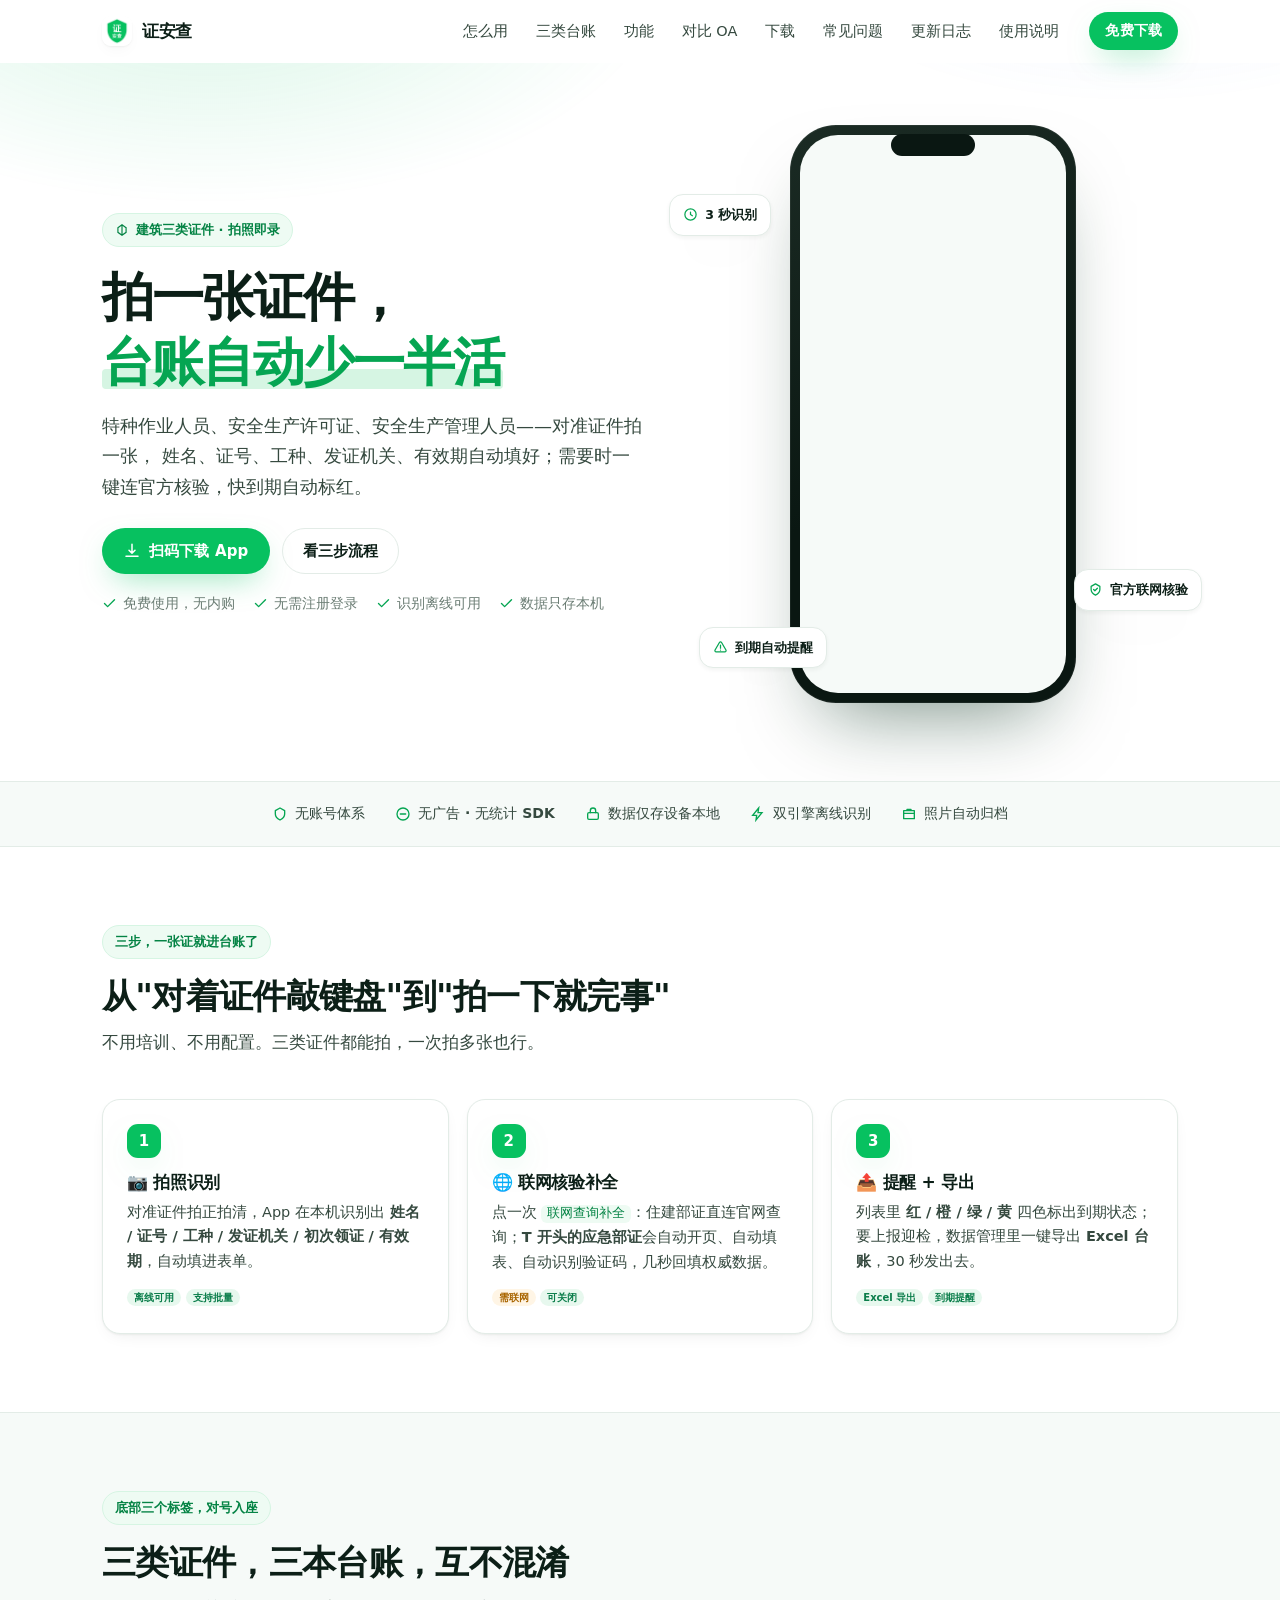
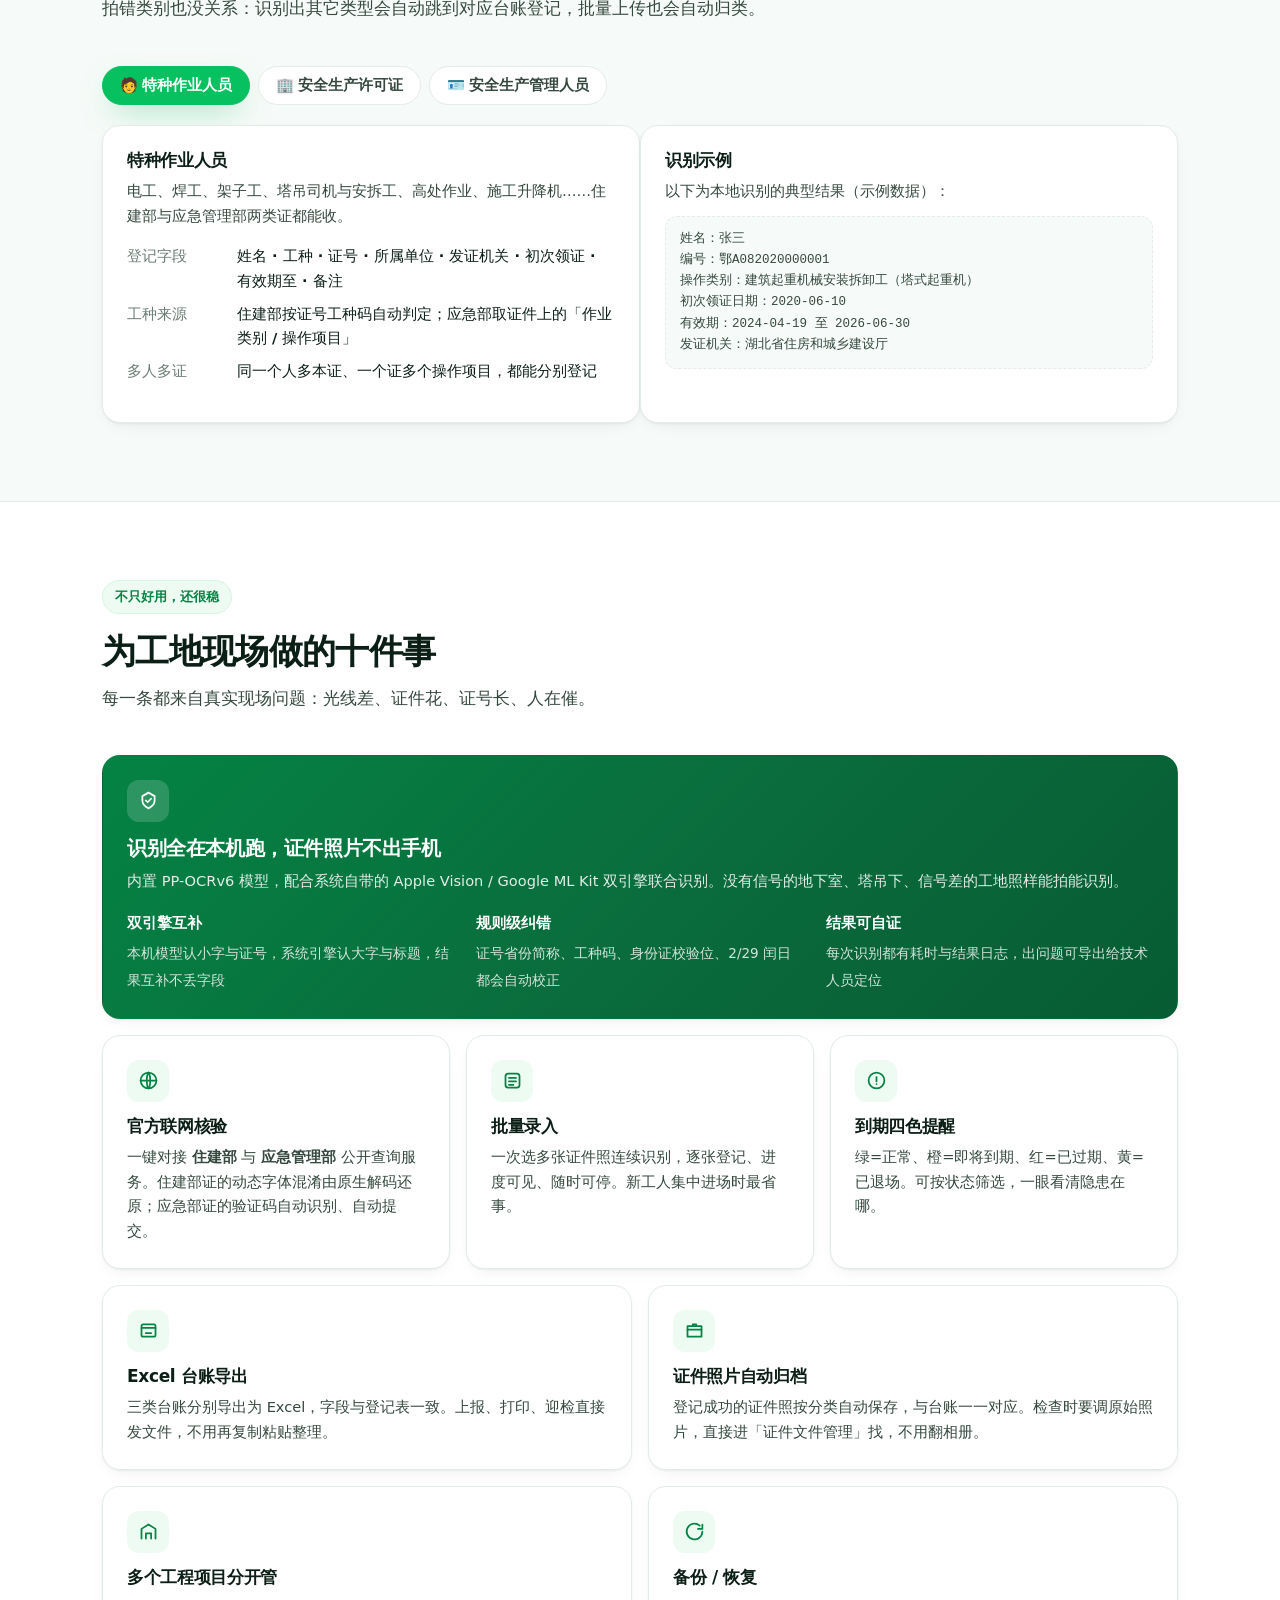
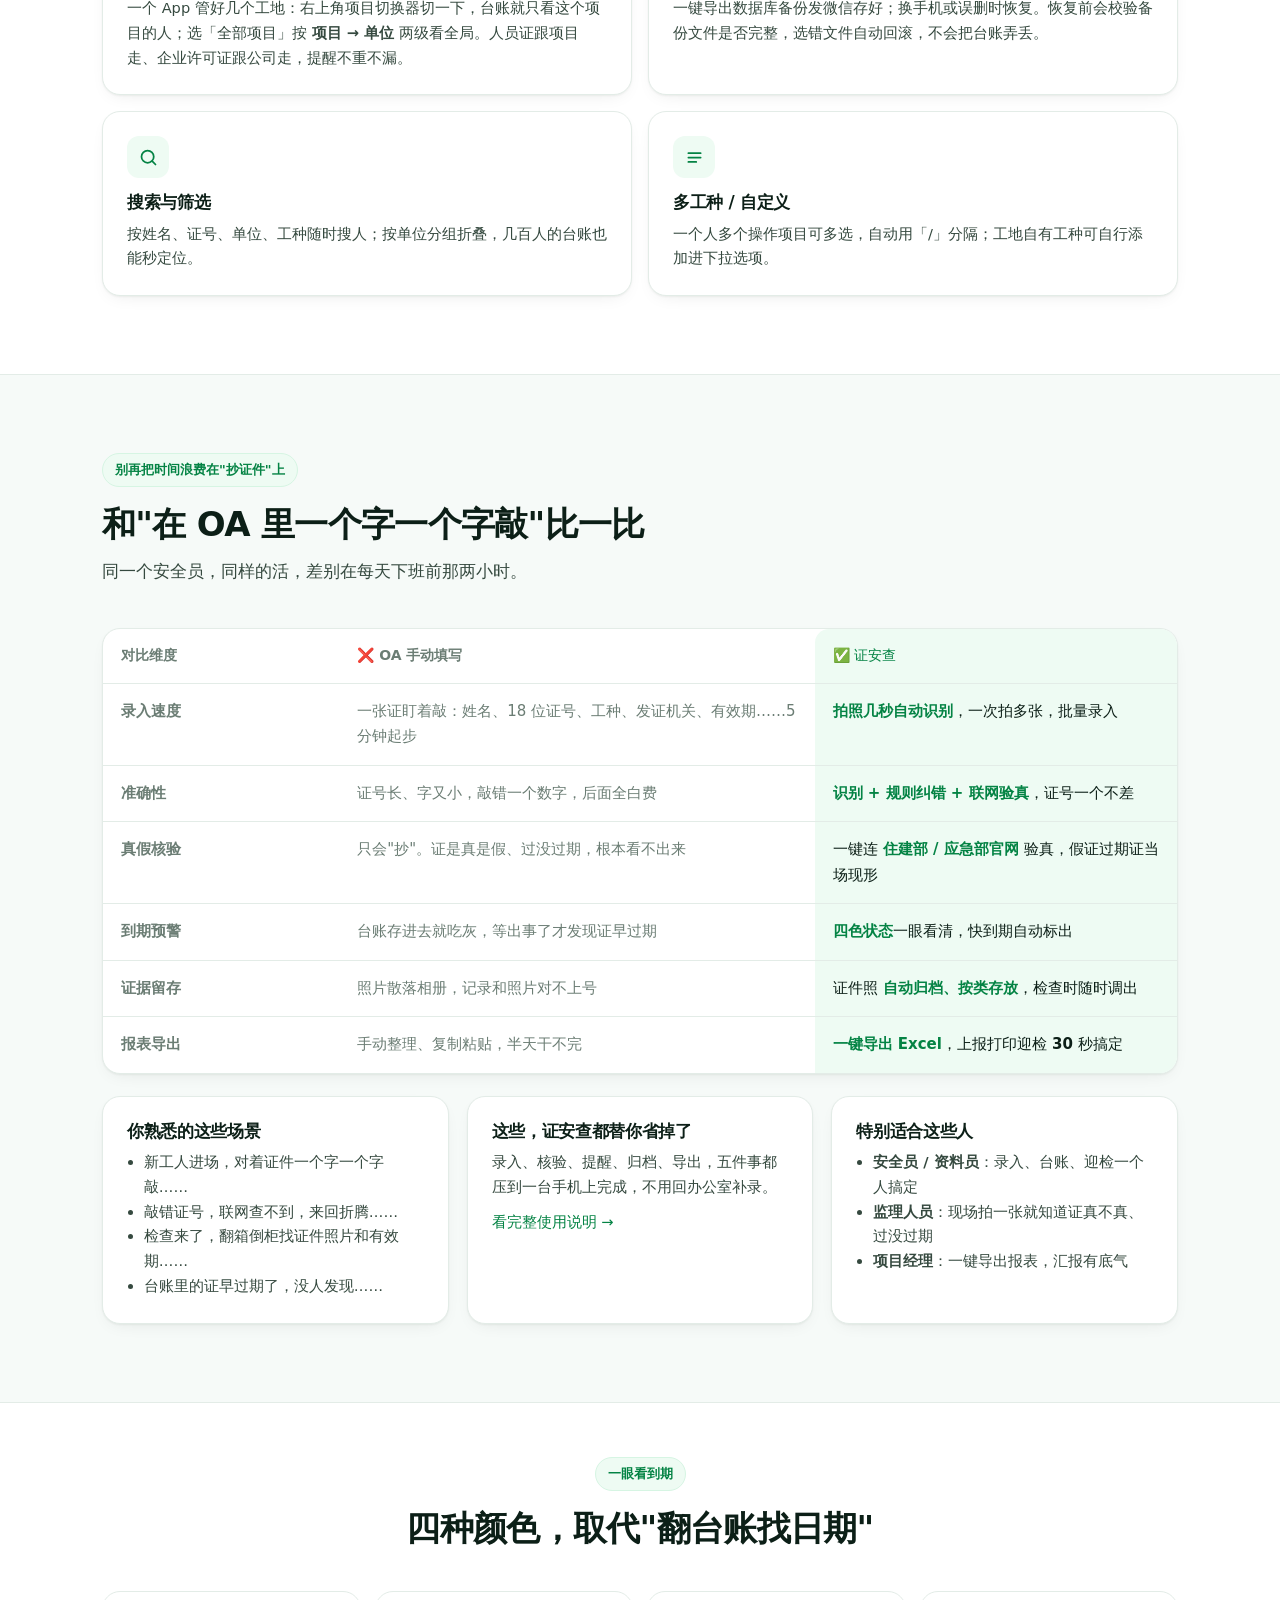
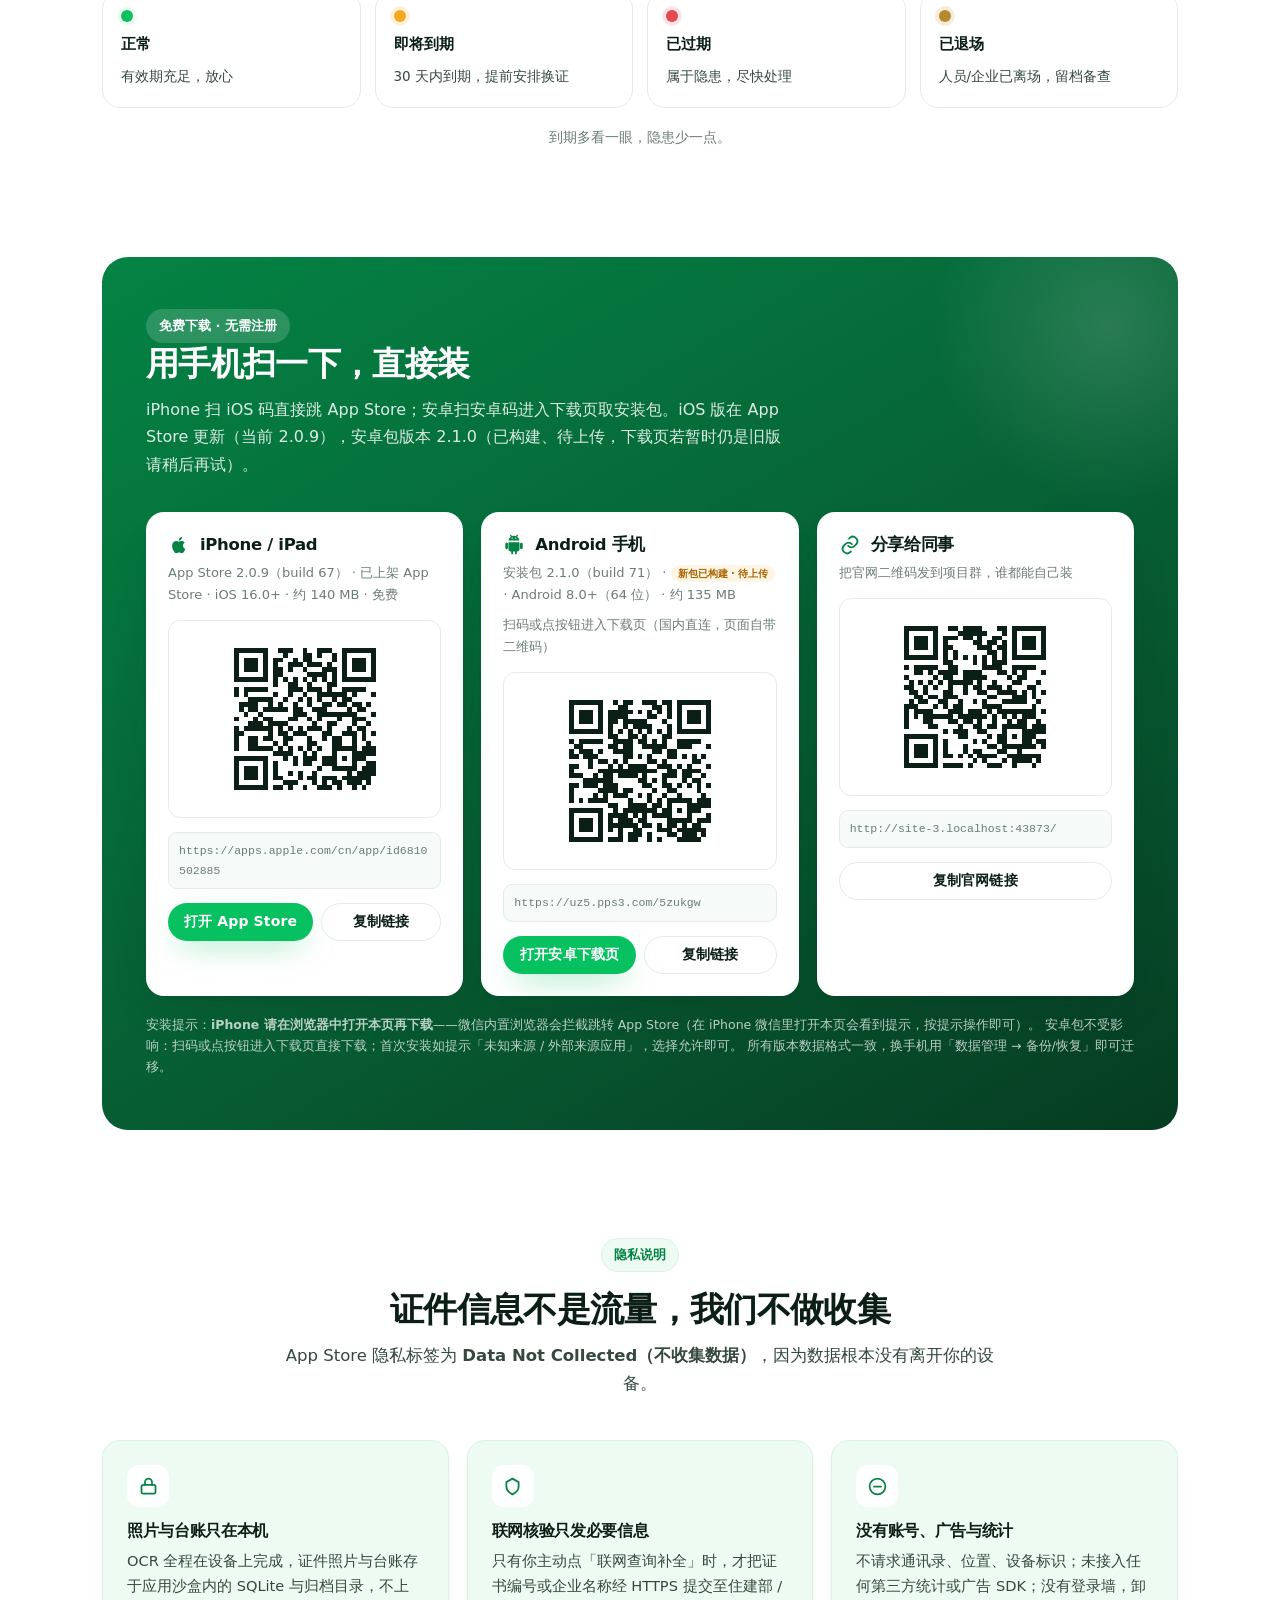
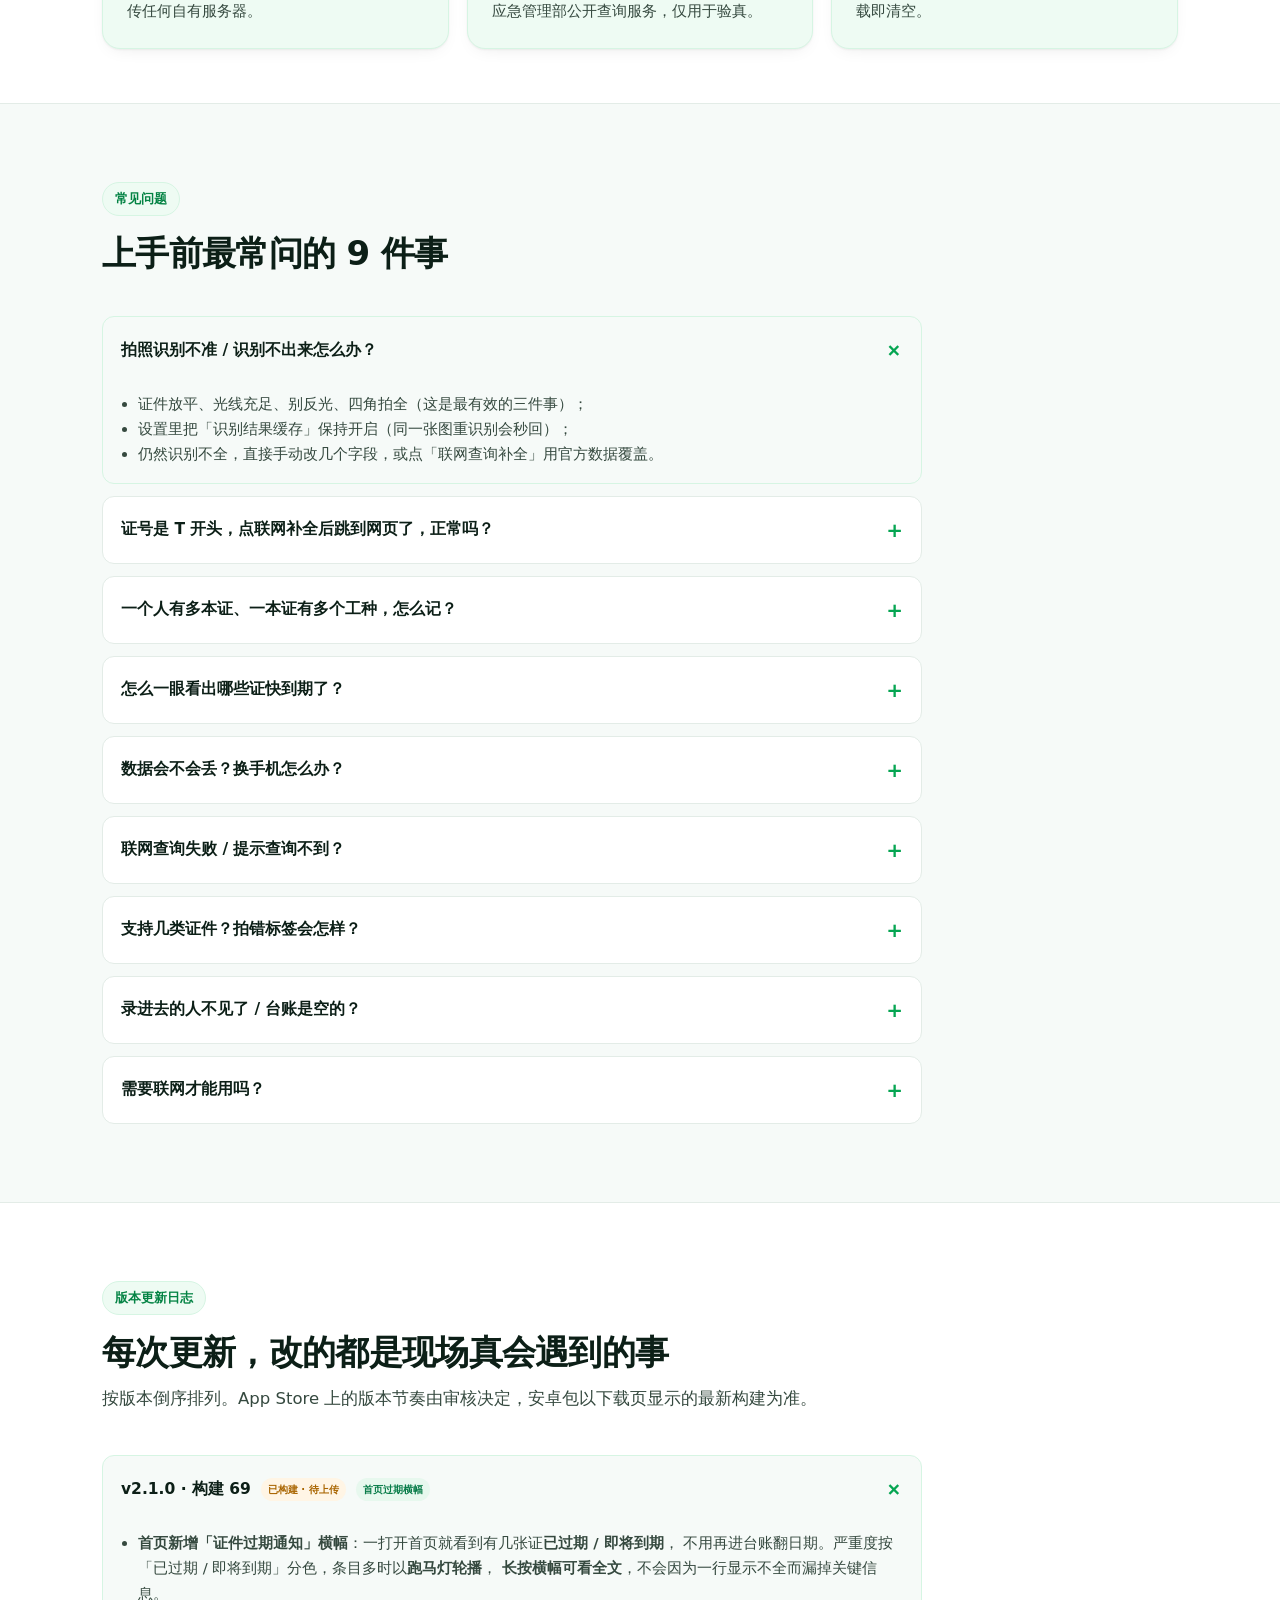
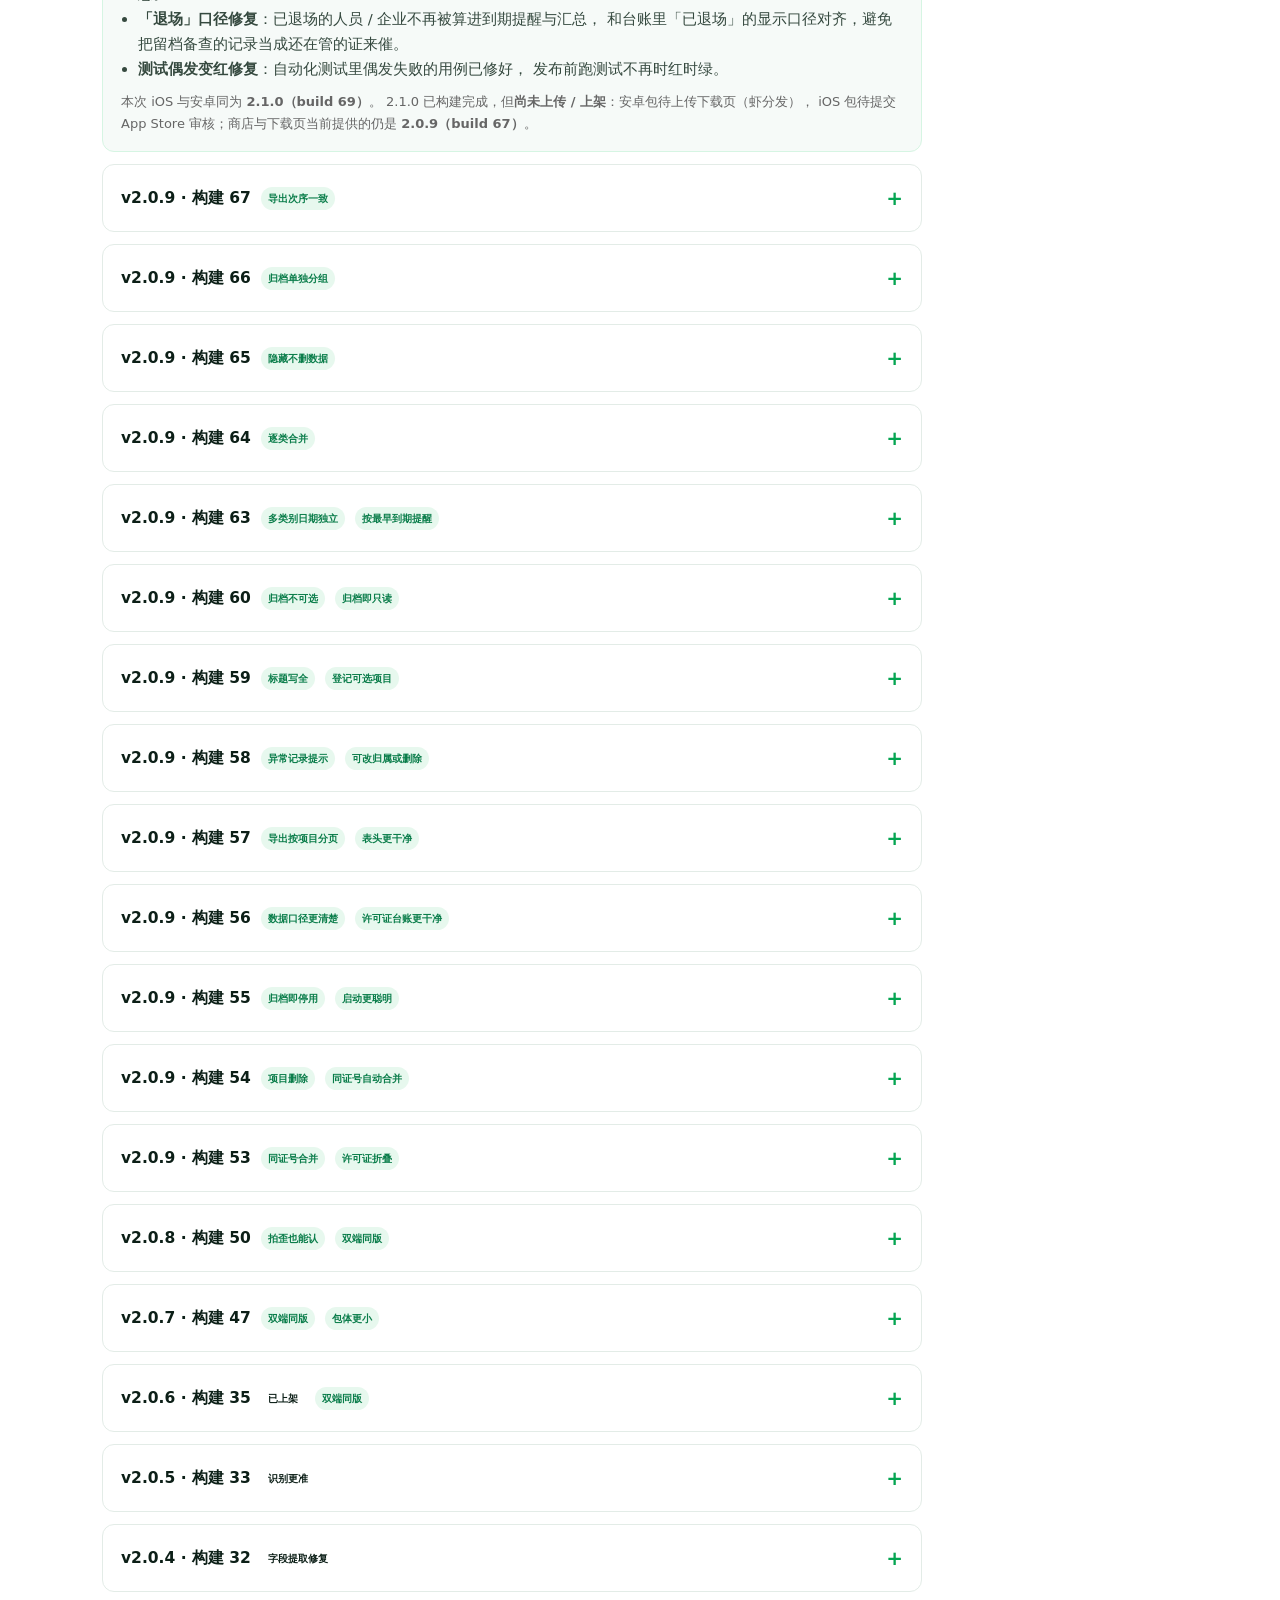
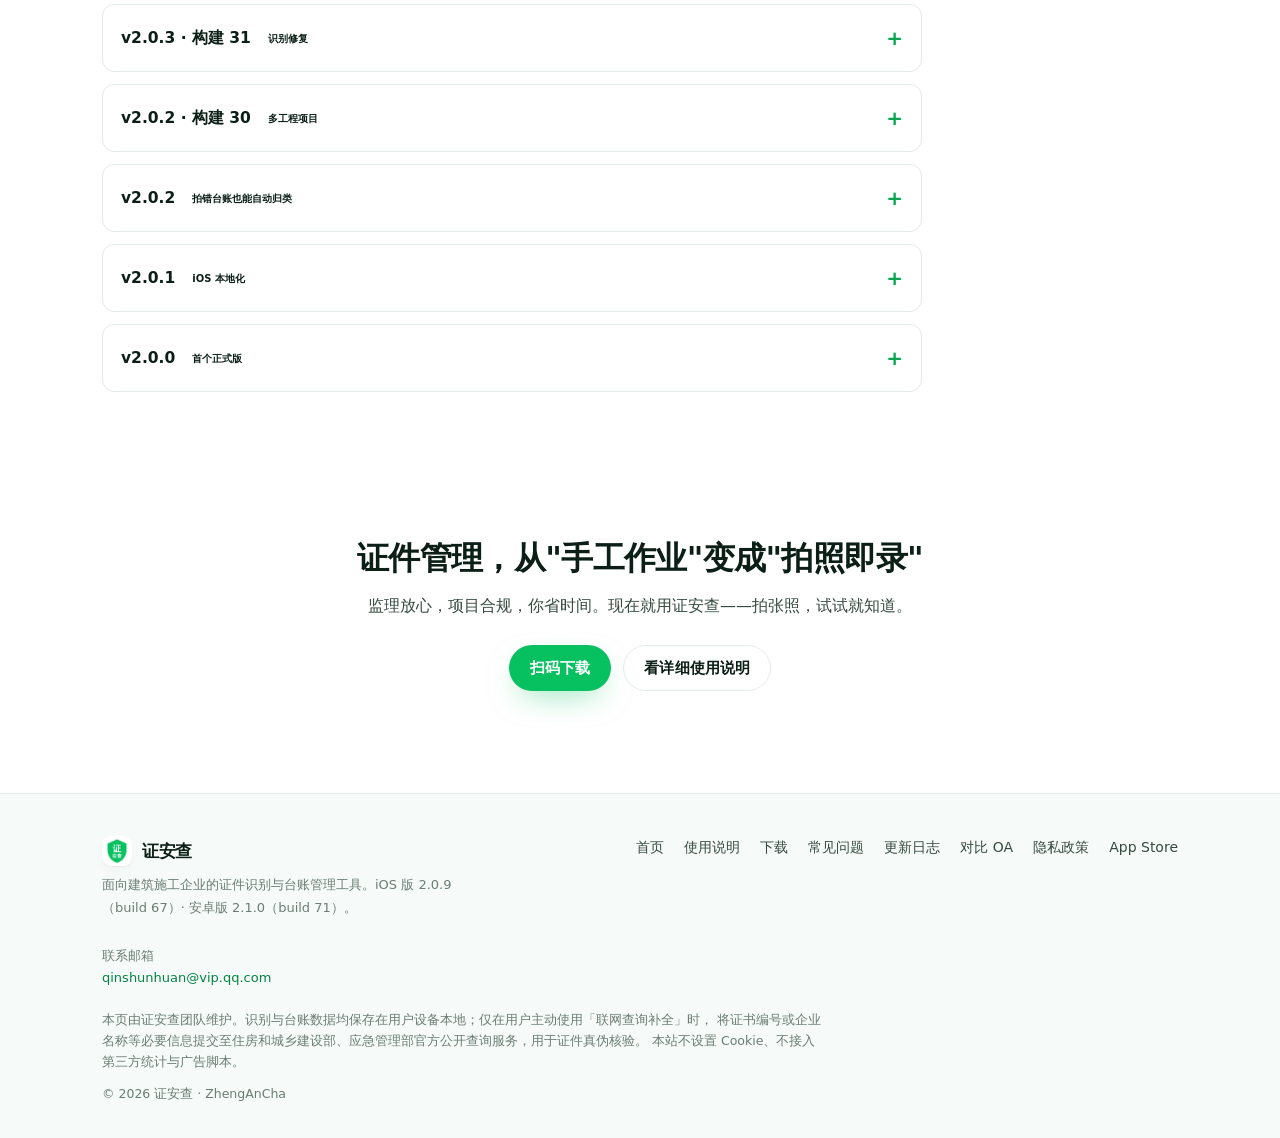
==== commit 392abb1f: "官网跟到证安查 2.1.0（build 71）：到期提醒面板徽标间距与点击修复 - assets/config.js：build 70→71；APK/IPA 大小注释按新构建产物字节数更新 - 资源版" ====
--- a/index.html
+++ b/index.html
@@ -8,15 +8,15 @@
 <meta name="keywords" content="证件识别,安全员,特种作业证,安全生产许可证,台账,OCR识别,建筑,到期提醒,施工,持证上岗,电工证,焊工证,塔吊,升降机,架子工,证书查询,档案">
 <meta name="theme-color" content="#07c160">
 <meta name="format-detection" content="telephone=no">
-<link rel="icon" href="assets/app-icon.png?v=2f09cf17">
-<link rel="apple-touch-icon" href="assets/app-icon.png?v=2f09cf17">
-<link rel="stylesheet" href="assets/site.css?v=2f09cf17">
+<link rel="icon" href="assets/app-icon.png?v=fc2b90fa">
+<link rel="apple-touch-icon" href="assets/app-icon.png?v=fc2b90fa">
+<link rel="stylesheet" href="assets/site.css?v=fc2b90fa">
 <script>document.documentElement.classList.add('js');</script>
 <meta property="og:type" content="website">
 <meta property="og:title" content="证安查 · 拍一张证件，台账自动少一半活">
 <meta property="og:description" content="建筑三类证件拍照识别 + 官方联网核验 + 到期提醒 + Excel 导出。数据只存本机，无账号无广告。">
 <meta property="og:url" content="index.html">
-<meta property="og:image" content="assets/app-icon.png?v=2f09cf17">
+<meta property="og:image" content="assets/app-icon.png?v=fc2b90fa">
 <script type="application/ld+json">
 {
   "@context": "https://schema.org",
@@ -47,7 +47,7 @@
 <header class="nav">
   <div class="wrap nav-in">
     <a class="brand" href="index.html">
-      <img src="assets/app-icon.png?v=2f09cf17" alt="证安查图标" width="30" height="30">
+      <img src="assets/app-icon.png?v=fc2b90fa" alt="证安查图标" width="30" height="30">
       <span>证安查</span>
     </a>
     <nav class="nav-links" aria-label="主导航">
@@ -1073,7 +1073,7 @@
     <div class="foot-grid">
       <div>
         <a class="brand" href="index.html" style="margin-bottom:8px">
-          <img src="assets/app-icon.png?v=2f09cf17" alt="" width="26" height="26">
+          <img src="assets/app-icon.png?v=fc2b90fa" alt="" width="26" height="26">
           <span>证安查</span>
         </a>
         <p style="font-size:13px;max-width:30em">面向建筑施工企业的证件识别与台账管理工具。iOS 版 <span data-as-version>2.0.9</span>（build <span data-as-build>67</span>）· 安卓版 <span data-version>2.0.9</span>（build <span data-build>67</span>）。</p>
@@ -1120,8 +1120,8 @@
   </div>
 </div>
 
-<script src="assets/config.js?v=2f09cf17"></script>
-<script src="assets/qr.js?v=2f09cf17"></script>
-<script src="assets/site.js?v=2f09cf17"></script>
+<script src="assets/config.js?v=fc2b90fa"></script>
+<script src="assets/qr.js?v=fc2b90fa"></script>
+<script src="assets/site.js?v=fc2b90fa"></script>
 </body>
 </html>
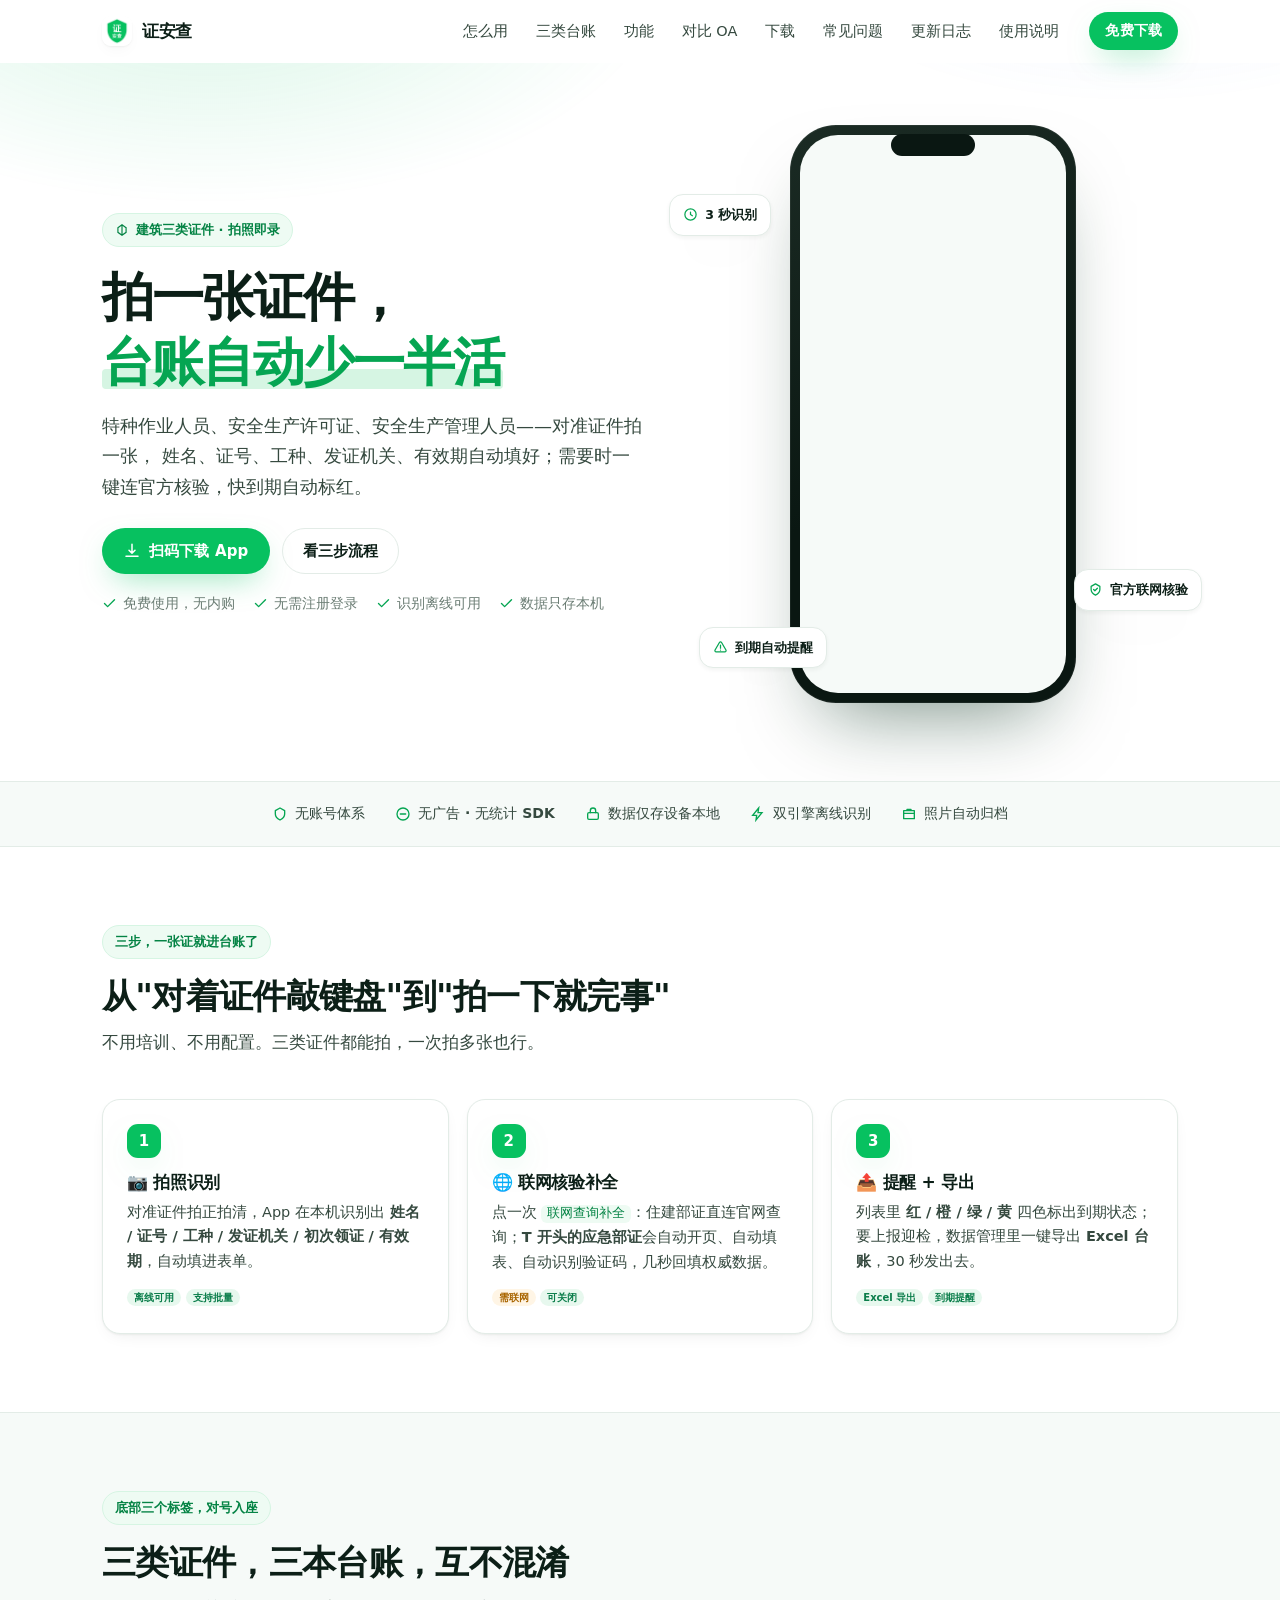
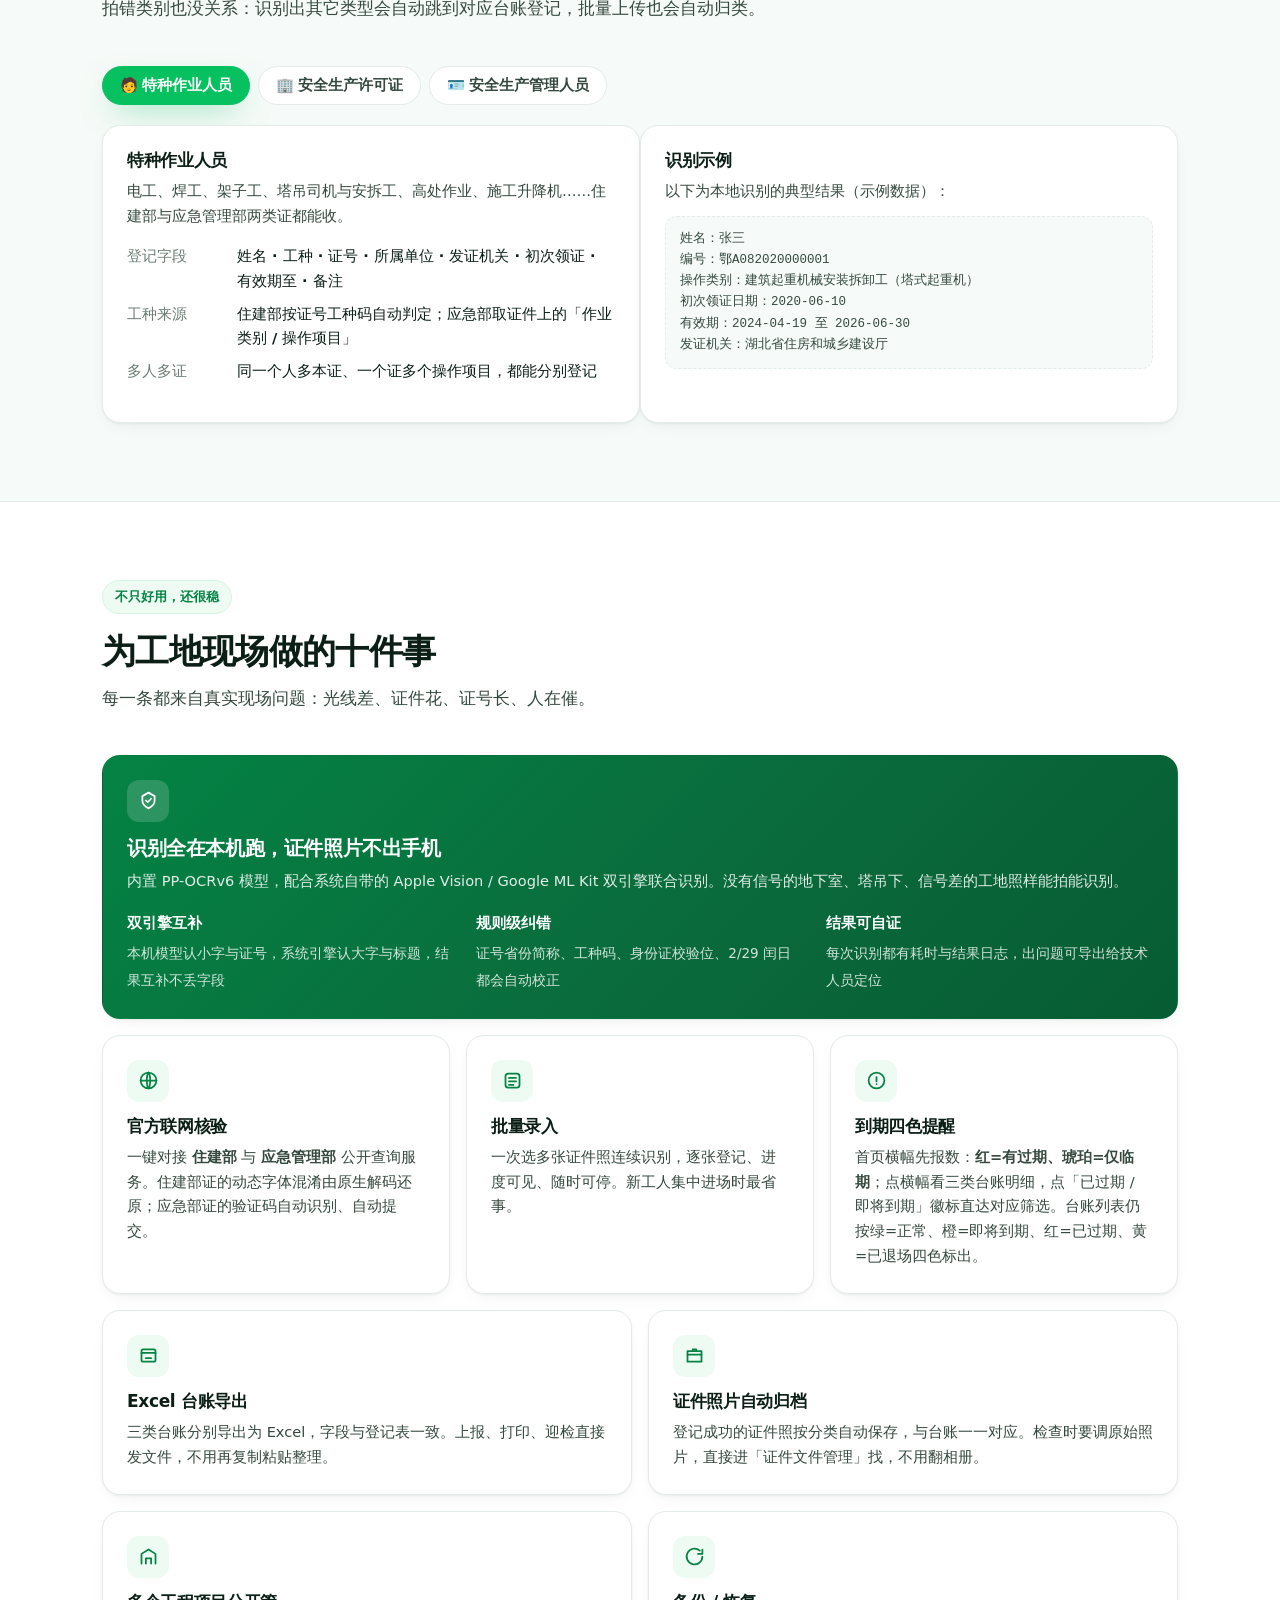
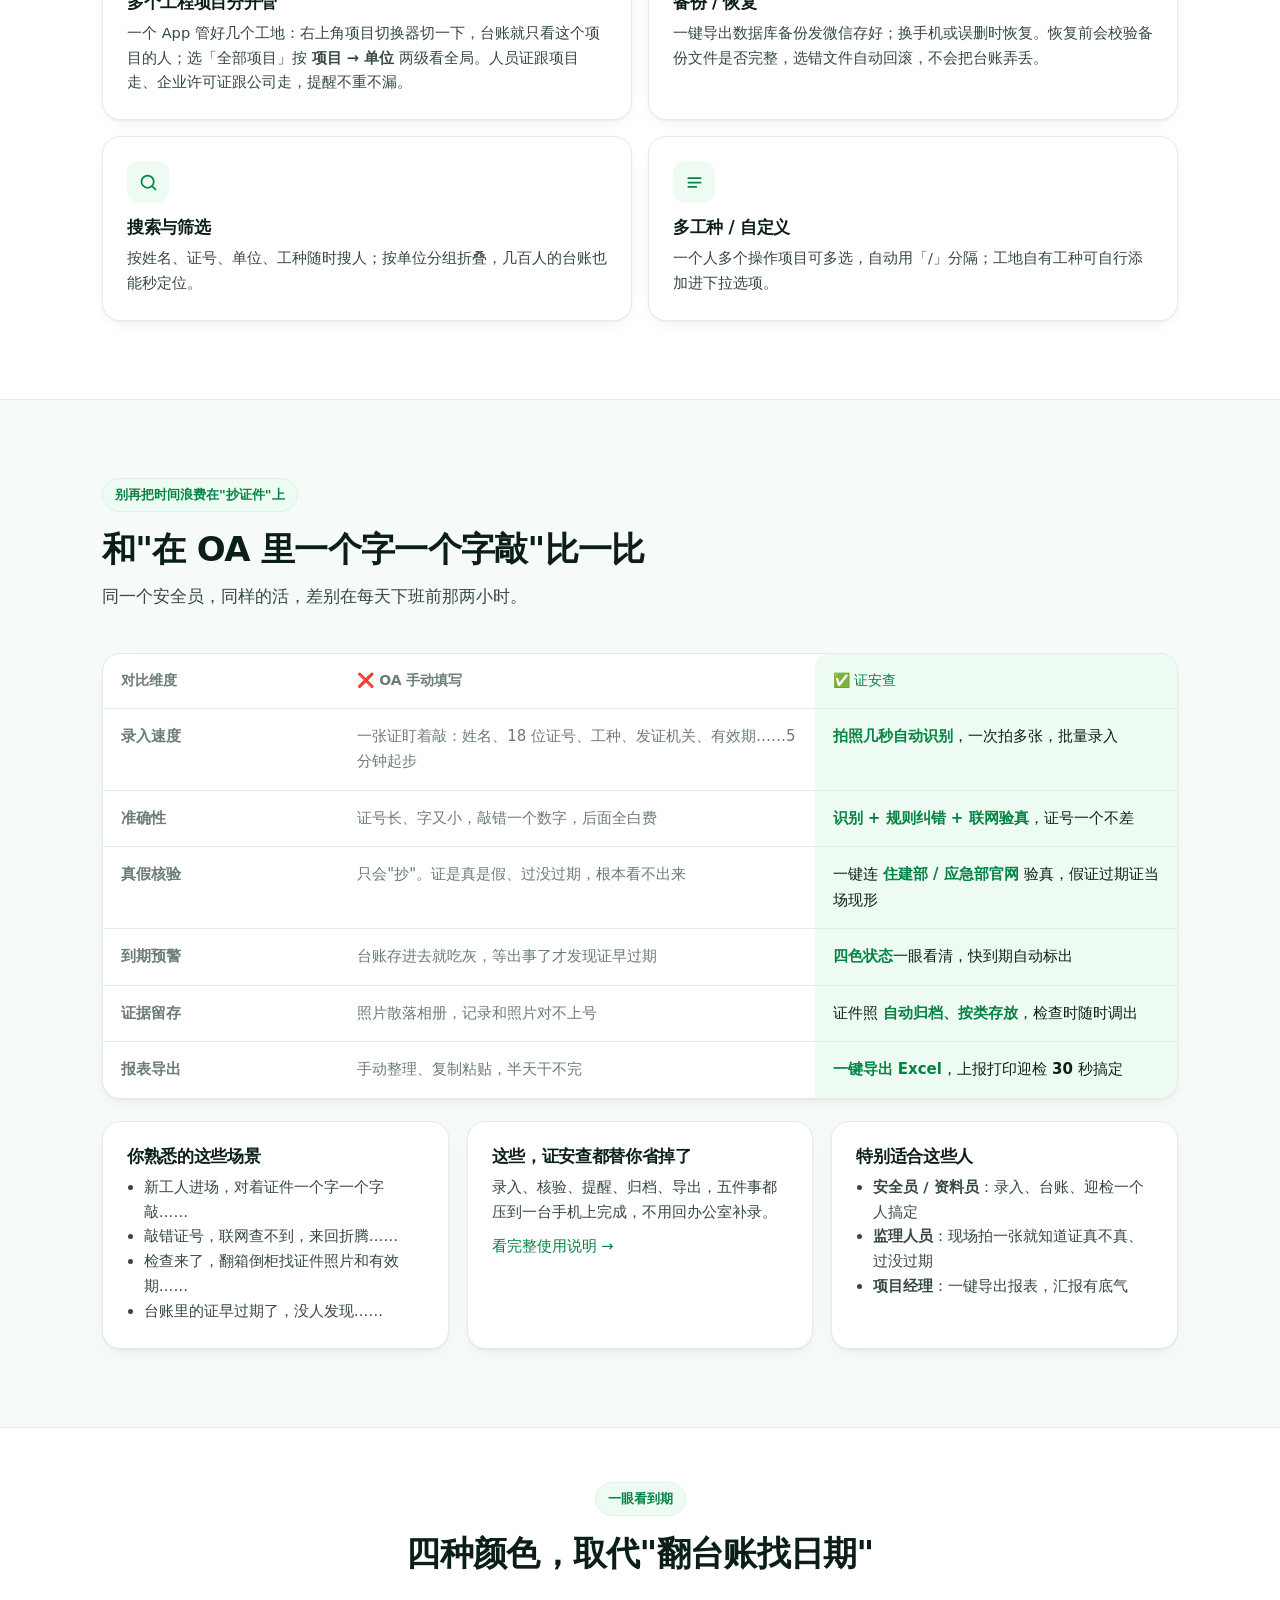
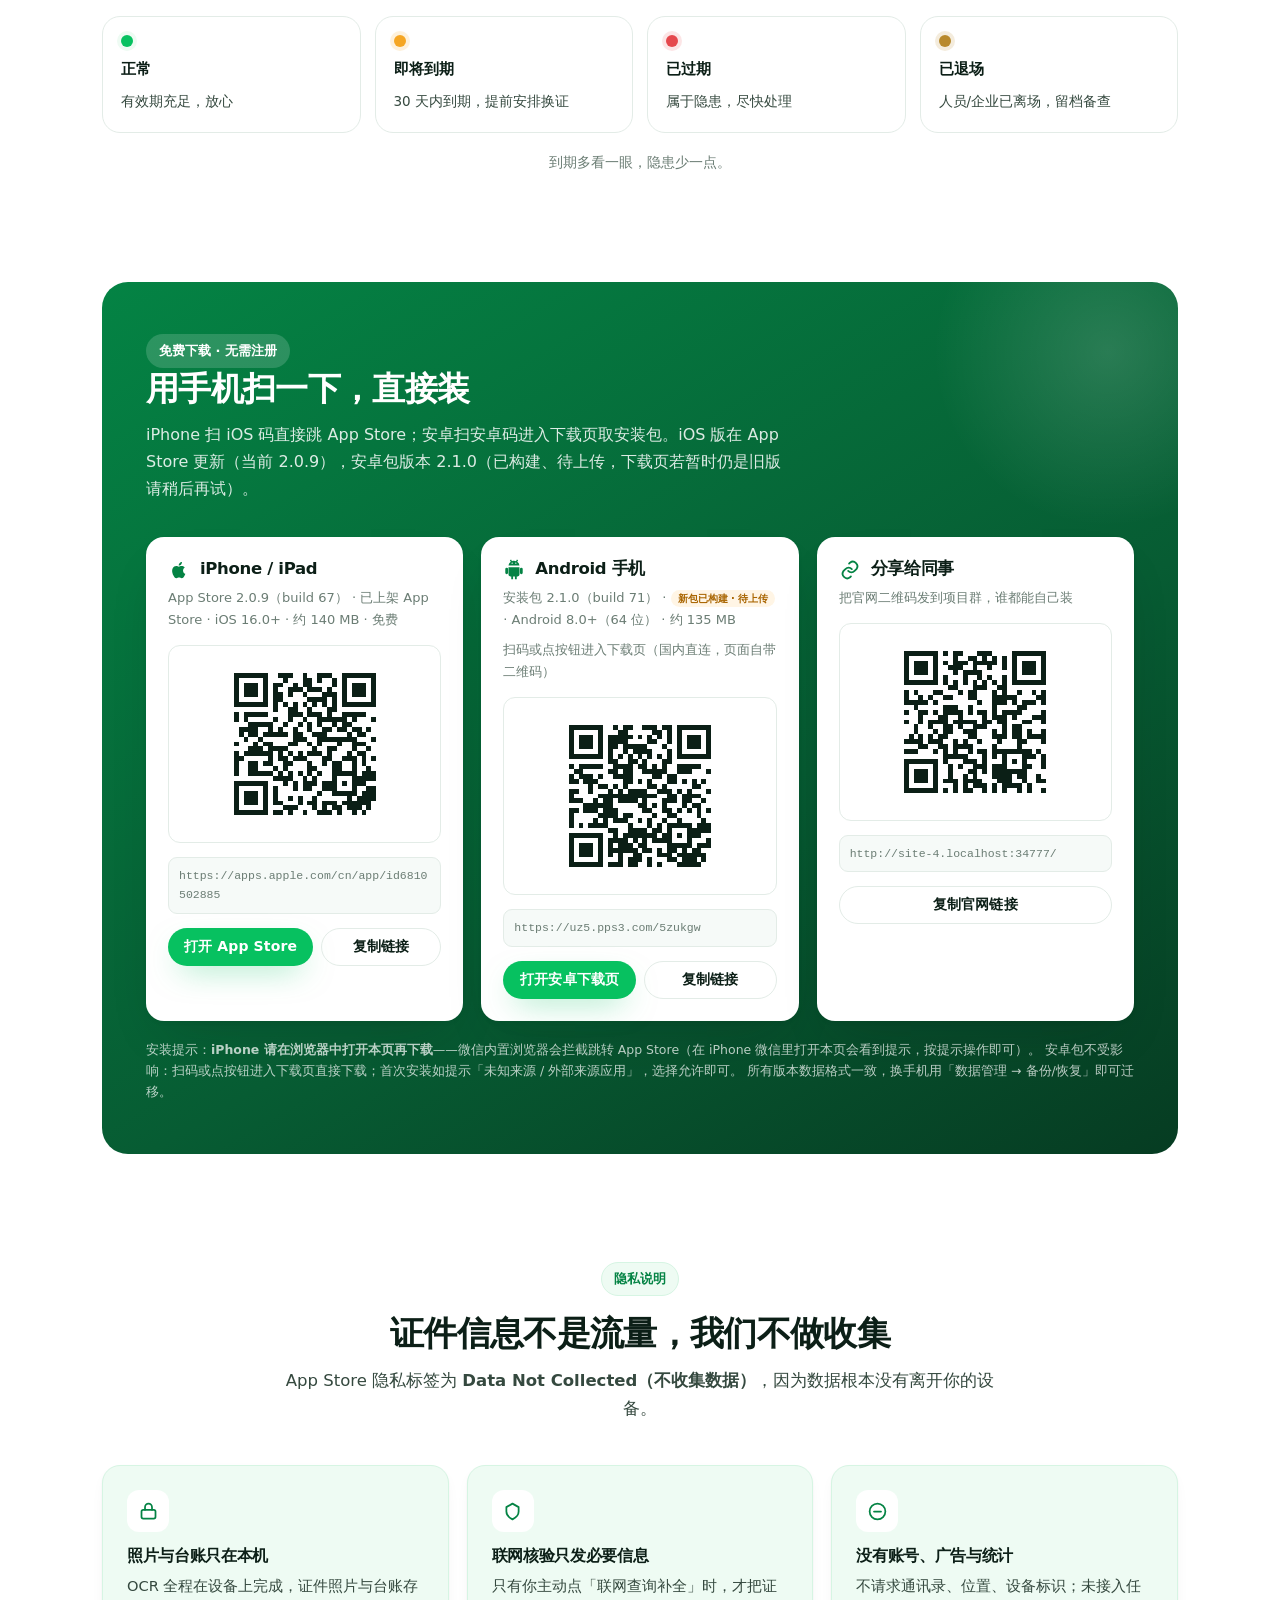
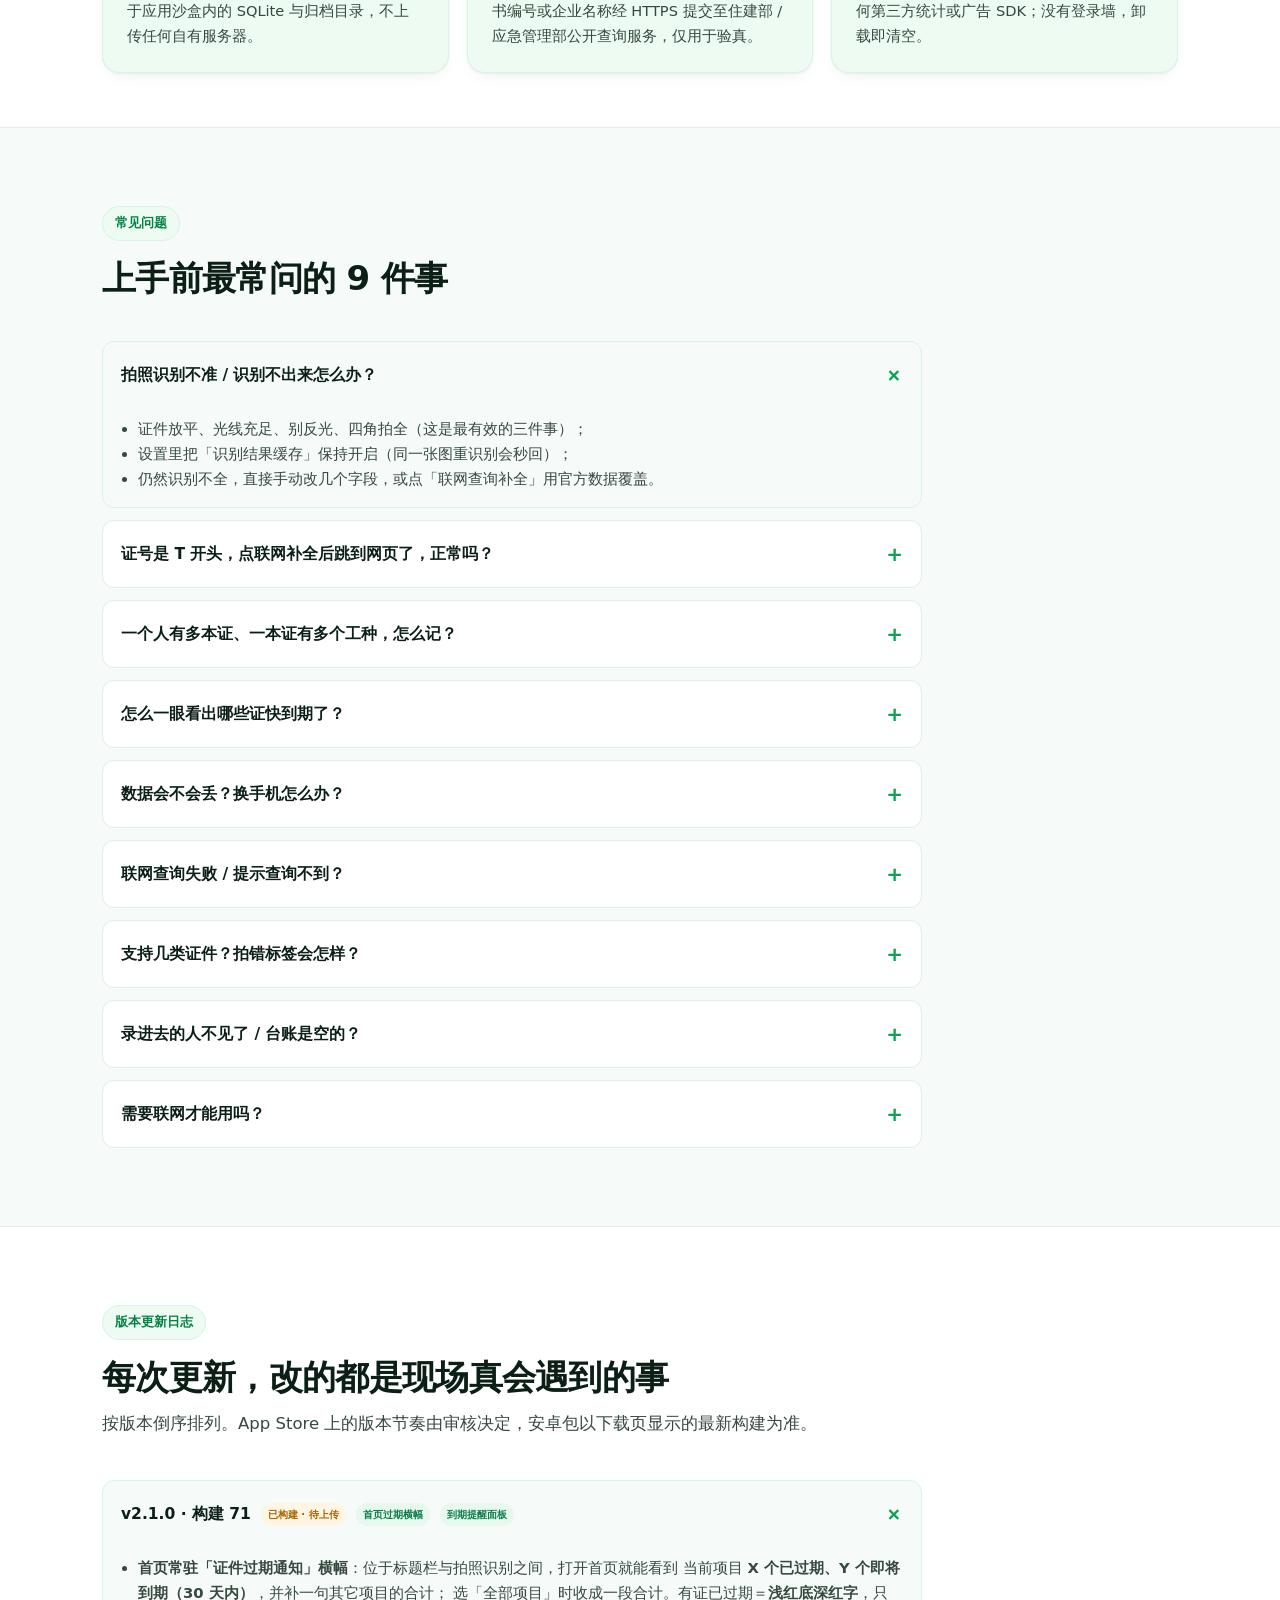
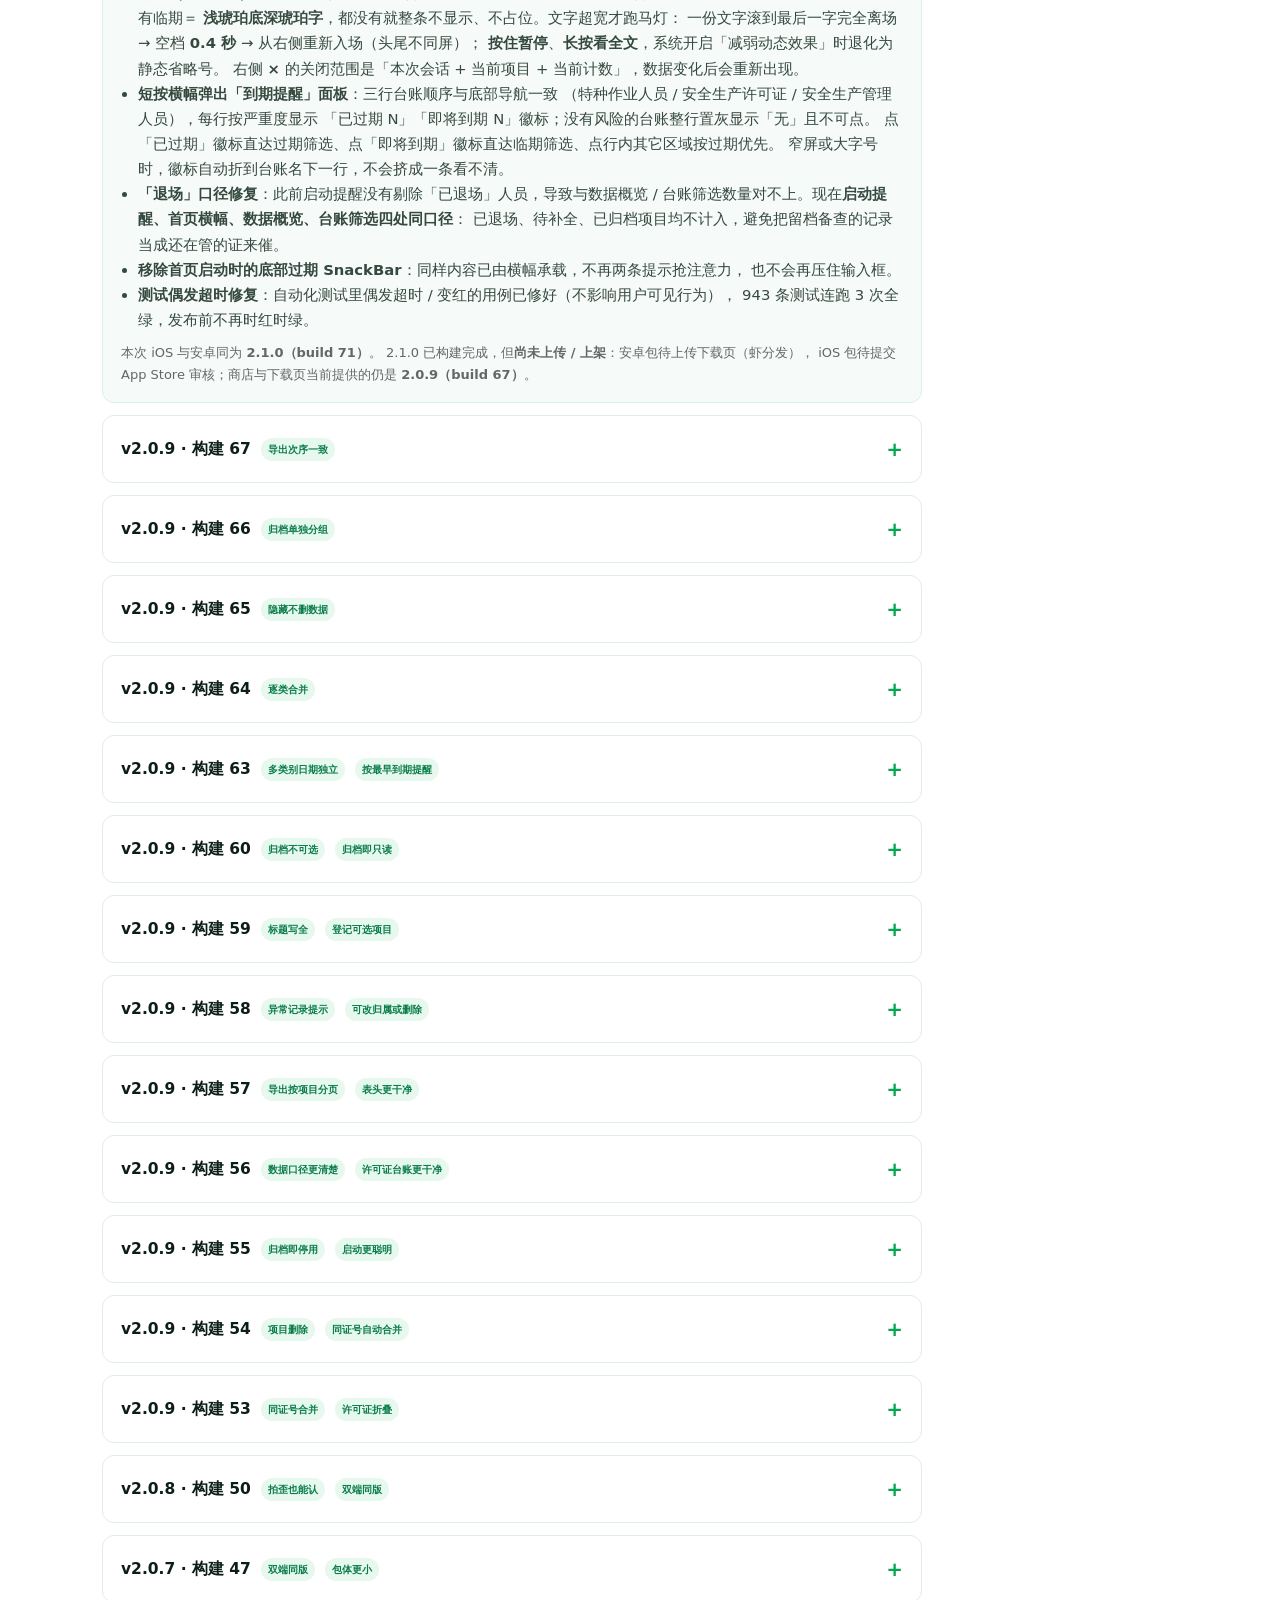
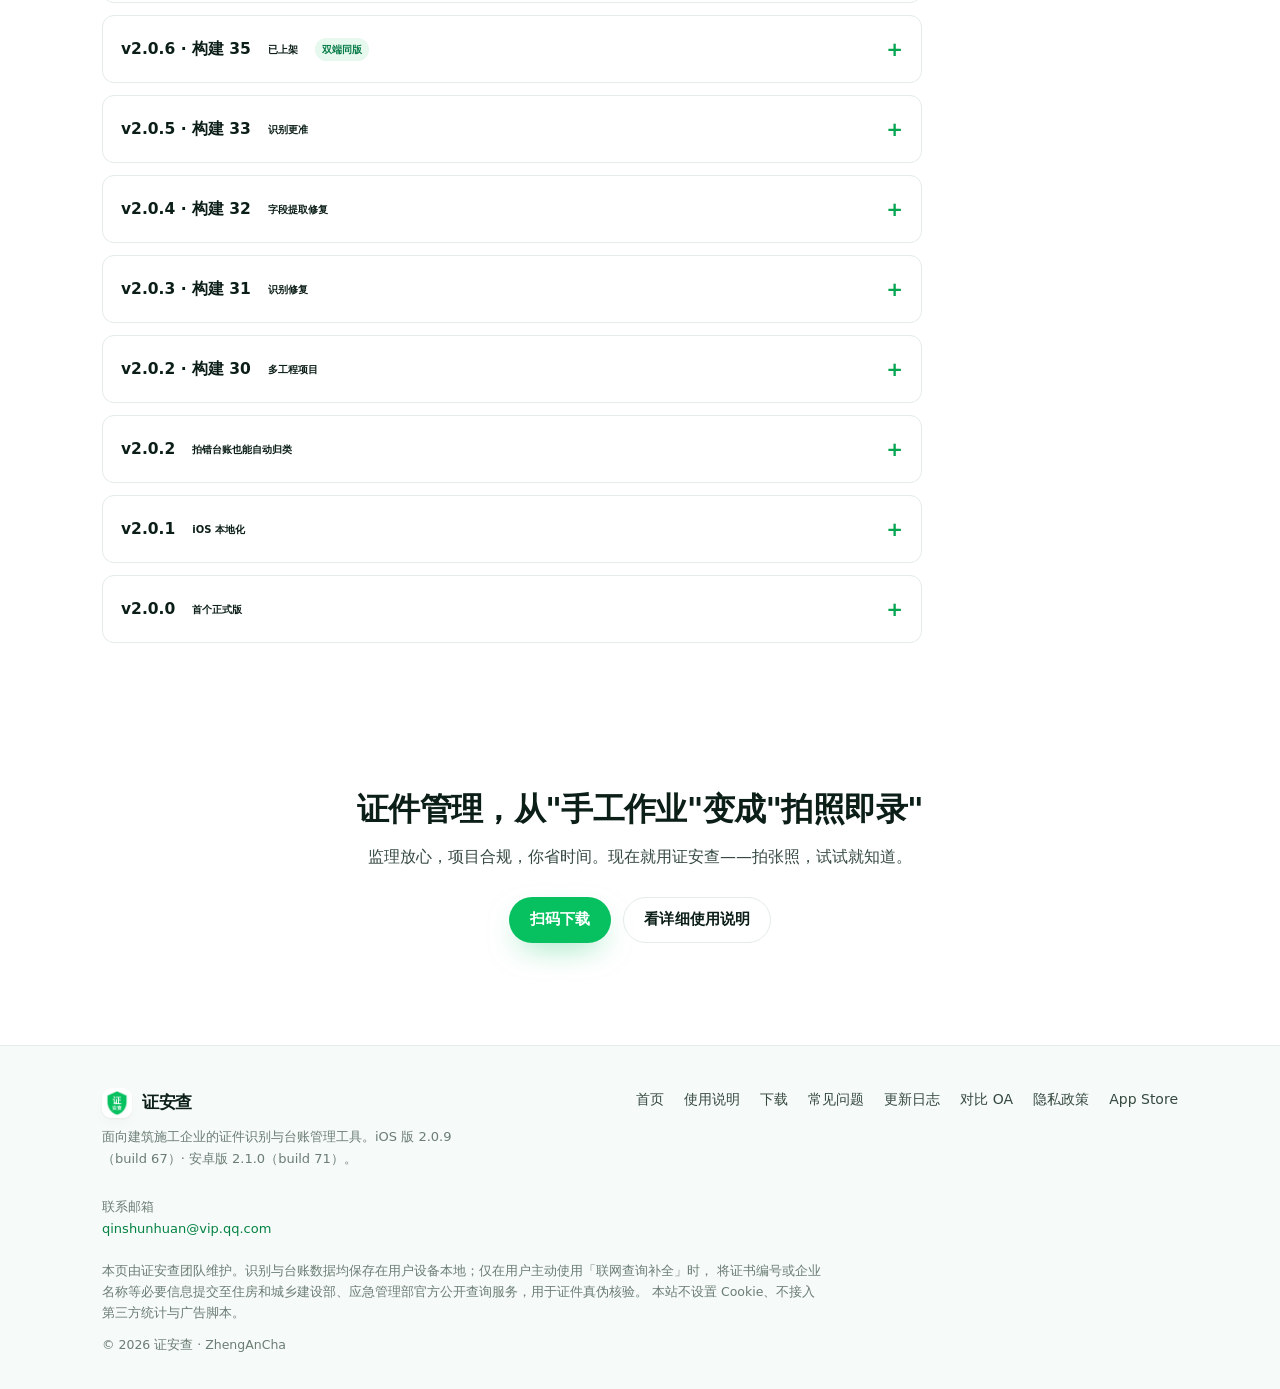
==== commit 371148ac: "官网全面跟到证安查 2.1.0（build 71），并补上本版新功能说明 此前 config.js 已写 2.1.0/71，但更新日志、材料页、README 仍停在 build 69， 包大小注释也还" ====
--- a/index.html
+++ b/index.html
@@ -8,15 +8,15 @@
 <meta name="keywords" content="证件识别,安全员,特种作业证,安全生产许可证,台账,OCR识别,建筑,到期提醒,施工,持证上岗,电工证,焊工证,塔吊,升降机,架子工,证书查询,档案">
 <meta name="theme-color" content="#07c160">
 <meta name="format-detection" content="telephone=no">
-<link rel="icon" href="assets/app-icon.png?v=fc2b90fa">
-<link rel="apple-touch-icon" href="assets/app-icon.png?v=fc2b90fa">
-<link rel="stylesheet" href="assets/site.css?v=fc2b90fa">
+<link rel="icon" href="assets/app-icon.png?v=acd17de2">
+<link rel="apple-touch-icon" href="assets/app-icon.png?v=acd17de2">
+<link rel="stylesheet" href="assets/site.css?v=acd17de2">
 <script>document.documentElement.classList.add('js');</script>
 <meta property="og:type" content="website">
 <meta property="og:title" content="证安查 · 拍一张证件，台账自动少一半活">
 <meta property="og:description" content="建筑三类证件拍照识别 + 官方联网核验 + 到期提醒 + Excel 导出。数据只存本机，无账号无广告。">
 <meta property="og:url" content="index.html">
-<meta property="og:image" content="assets/app-icon.png?v=fc2b90fa">
+<meta property="og:image" content="assets/app-icon.png?v=acd17de2">
 <script type="application/ld+json">
 {
   "@context": "https://schema.org",
@@ -47,7 +47,7 @@
 <header class="nav">
   <div class="wrap nav-in">
     <a class="brand" href="index.html">
-      <img src="assets/app-icon.png?v=fc2b90fa" alt="证安查图标" width="30" height="30">
+      <img src="assets/app-icon.png?v=acd17de2" alt="证安查图标" width="30" height="30">
       <span>证安查</span>
     </a>
     <nav class="nav-links" aria-label="主导航">
@@ -323,7 +323,7 @@
       <div class="card b-2 lift reveal d2">
         <div class="ico"><svg viewBox="0 0 24 24" fill="none" stroke="currentColor" stroke-width="2" stroke-linecap="round"><path d="M12 8v5m0 3h.01"/><circle cx="12" cy="12" r="9"/></svg></div>
         <h3>到期四色提醒</h3>
-        <p>绿=正常、橙=即将到期、红=已过期、黄=已退场。可按状态筛选，一眼看清隐患在哪。</p>
+        <p>首页横幅先报数：<strong>红=有过期、琥珀=仅临期</strong>；点横幅看三类台账明细，点「已过期 / 即将到期」徽标直达对应筛选。台账列表仍按绿=正常、橙=即将到期、红=已过期、黄=已退场四色标出。</p>
       </div>
 
       <div class="card b-3 lift reveal">
@@ -472,7 +472,7 @@
       <div class="dl-head">
         <span class="eyebrow" style="background:rgba(255,255,255,.16);border-color:transparent;color:#fff">免费下载 · 无需注册</span>
         <h2>用手机扫一下，直接装</h2>
-        <p>iPhone 扫 iOS 码直接跳 App Store；安卓扫安卓码进入下载页取安装包。iOS 版在 App Store 更新（当前 <span data-as-version>2.0.9</span><span data-as-review hidden>，上架包审核中，商店页暂时可能还是旧版</span>），安卓包版本 <span data-version>2.0.9</span><span data-apk-pending hidden>（已构建、待上传，下载页若暂时仍是旧版请稍后再试）</span>。</p>
+        <p>iPhone 扫 iOS 码直接跳 App Store；安卓扫安卓码进入下载页取安装包。iOS 版在 App Store 更新（当前 <span data-as-version>2.0.9</span><span data-as-review hidden>，上架包审核中，商店页暂时可能还是旧版</span>），安卓包版本 <span data-version>2.1.0</span><span data-apk-pending hidden>（已构建、待上传，下载页若暂时仍是旧版请稍后再试）</span>。</p>
       </div>
 
       <div class="dl-cards">
@@ -495,7 +495,7 @@
             <svg viewBox="0 0 24 24" fill="currentColor"><path d="M6 9h12v8a2 2 0 01-2 2h-1v3h-2v-3h-2v3H9v-3H8a2 2 0 01-2-2V9zm-2 .5A1.5 1.5 0 015.5 11v4a1.5 1.5 0 01-3 0v-4A1.5 1.5 0 014 9.5zm16 0A1.5 1.5 0 0121.5 11v4a1.5 1.5 0 01-3 0v-4A1.5 1.5 0 0120 9.5zM15.5 3l1-1.7-1.3-.7-1 1.8A7 7 0 0012 2c-.8 0-1.5.1-2.2.4l-1-1.8-1.3.7 1 1.7A5.9 5.9 0 006 7h12a5.9 5.9 0 00-2.5-4zM10 5.2a.7.7 0 110-1.4.7.7 0 010 1.4zm4 0a.7.7 0 110-1.4.7.7 0 010 1.4z"/></svg>
             <h3>Android 手机</h3>
           </header>
-          <div class="meta">安装包 <span data-version>2.0.9</span>（build <span data-build>67</span>）<span data-apk-pending hidden> · <span class="chip warn">新包已构建 · 待上传</span></span> · <span data-min-android>Android 8.0+</span> · 约 <span data-apk-size>135 MB</span></div>
+          <div class="meta">安装包 <span data-version>2.1.0</span>（build <span data-build>71</span>）<span data-apk-pending hidden> · <span class="chip warn">新包已构建 · 待上传</span></span> · <span data-min-android>Android 8.0+</span> · 约 <span data-apk-size>135 MB</span></div>
           <div class="meta" style="margin-top:-6px">扫码或点按钮进入下载页（国内直连，页面自带二维码）</div>
           <div class="qr-box"><div data-qr="android"></div></div>
           <div class="url-line" data-qr-url="android">https://uz5.pps3.com/5zukgw</div>
@@ -593,7 +593,7 @@
       </details>
       <details class="qa reveal">
         <summary>怎么一眼看出哪些证快到期了？</summary>
-        <div class="ans">台账列表里橙色=即将到期（30 天内）、红色=已过期、黄色=已退场、绿色=正常；也可以用上方「状态筛选」只看某一类。</div>
+        <div class="ans">首页顶部横幅会直接报出当前项目<strong>已过期 / 即将到期</strong>的数量：红色=有过期，琥珀=仅临期；<strong>长按横幅可看全文</strong>，<strong>短按弹出「到期提醒」面板</strong>，点徽标直达对应台账筛选。台账列表里橙色=即将到期（30 天内）、红色=已过期、黄色=已退场、绿色=正常；也可以用上方「状态筛选」只看某一类。</div>
       </details>
       <details class="qa reveal">
         <summary>数据会不会丢？换手机怎么办？</summary>
@@ -629,18 +629,30 @@
     </div>
     <div class="faq" style="max-width:820px">
       <details class="qa reveal" open>
-        <summary>v2.1.0 · 构建 69 <span class="chip warn">已构建 · 待上传</span> <span class="chip ok">首页过期横幅</span></summary>
-        <div class="ans">
-          <ul>
-            <li><strong>首页新增「证件过期通知」横幅</strong>：一打开首页就看到有几张证<strong>已过期 / 即将到期</strong>，
-              不用再进台账翻日期。严重度按「已过期 / 即将到期」分色，条目多时以<strong>跑马灯轮播</strong>，
-              <strong>长按横幅可看全文</strong>，不会因为一行显示不全而漏掉关键信息。</li>
-            <li><strong>「退场」口径修复</strong>：已退场的人员 / 企业不再被算进到期提醒与汇总，
-              和台账里「已退场」的显示口径对齐，避免把留档备查的记录当成还在管的证来催。</li>
-            <li><strong>测试偶发变红修复</strong>：自动化测试里偶发失败的用例已修好，
-              发布前跑测试不再时红时绿。</li>
-          </ul>
-          <p style="margin-top:10px;font-size:13px;color:#666">本次 iOS 与安卓同为 <strong>2.1.0（build 69）</strong>。
+        <summary>v2.1.0 · 构建 71 <span class="chip warn">已构建 · 待上传</span> <span class="chip ok">首页过期横幅</span> <span class="chip ok">到期提醒面板</span></summary>
+        <div class="ans">
+          <ul>
+            <li><strong>首页常驻「证件过期通知」横幅</strong>：位于标题栏与拍照识别之间，打开首页就能看到
+              当前项目 <strong>X 个已过期、Y 个即将到期（30 天内）</strong>，并补一句其它项目的合计；
+              选「全部项目」时收成一段合计。有证已过期＝<strong>浅红底深红字</strong>，只有临期＝
+              <strong>浅琥珀底深琥珀字</strong>，都没有就整条不显示、不占位。文字超宽才跑马灯：
+              一份文字滚到最后一字完全离场 → 空档 <strong>0.4 秒</strong> → 从右侧重新入场（头尾不同屏）；
+              <strong>按住暂停</strong>、<strong>长按看全文</strong>，系统开启「减弱动态效果」时退化为静态省略号。
+              右侧 <strong>×</strong> 的关闭范围是「本次会话 + 当前项目 + 当前计数」，数据变化后会重新出现。</li>
+            <li><strong>短按横幅弹出「到期提醒」面板</strong>：三行台账顺序与底部导航一致
+              （特种作业人员 / 安全生产许可证 / 安全生产管理人员），每行按严重度显示
+              「已过期 N」「即将到期 N」徽标；没有风险的台账整行置灰显示「无」且不可点。
+              点「已过期」徽标直达过期筛选、点「即将到期」徽标直达临期筛选、点行内其它区域按过期优先。
+              窄屏或大字号时，徽标自动折到台账名下一行，不会挤成一条看不清。</li>
+            <li><strong>「退场」口径修复</strong>：此前启动提醒没有剔除「已退场」人员，导致与数据概览 /
+              台账筛选数量对不上。现在<strong>启动提醒、首页横幅、数据概览、台账筛选四处同口径</strong>：
+              已退场、待补全、已归档项目均不计入，避免把留档备查的记录当成还在管的证来催。</li>
+            <li><strong>移除首页启动时的底部过期 SnackBar</strong>：同样内容已由横幅承载，不再两条提示抢注意力，
+              也不会再压住输入框。</li>
+            <li><strong>测试偶发超时修复</strong>：自动化测试里偶发超时 / 变红的用例已修好（不影响用户可见行为），
+              943 条测试连跑 3 次全绿，发布前不再时红时绿。</li>
+          </ul>
+          <p style="margin-top:10px;font-size:13px;color:#666">本次 iOS 与安卓同为 <strong>2.1.0（build 71）</strong>。
             2.1.0 已构建完成，但<strong>尚未上传 / 上架</strong>：安卓包待上传下载页（虾分发），
             iOS 包待提交 App Store 审核；商店与下载页当前提供的仍是 <strong>2.0.9（build 67）</strong>。</p>
         </div>
@@ -1073,10 +1085,10 @@
     <div class="foot-grid">
       <div>
         <a class="brand" href="index.html" style="margin-bottom:8px">
-          <img src="assets/app-icon.png?v=fc2b90fa" alt="" width="26" height="26">
+          <img src="assets/app-icon.png?v=acd17de2" alt="" width="26" height="26">
           <span>证安查</span>
         </a>
-        <p style="font-size:13px;max-width:30em">面向建筑施工企业的证件识别与台账管理工具。iOS 版 <span data-as-version>2.0.9</span>（build <span data-as-build>67</span>）· 安卓版 <span data-version>2.0.9</span>（build <span data-build>67</span>）。</p>
+        <p style="font-size:13px;max-width:30em">面向建筑施工企业的证件识别与台账管理工具。iOS 版 <span data-as-version>2.0.9</span>（build <span data-as-build>67</span>）· 安卓版 <span data-version>2.1.0</span>（build <span data-build>71</span>）。</p>
       </div>
       <div class="foot-links">
         <a href="index.html">首页</a>
@@ -1120,8 +1132,8 @@
   </div>
 </div>
 
-<script src="assets/config.js?v=fc2b90fa"></script>
-<script src="assets/qr.js?v=fc2b90fa"></script>
-<script src="assets/site.js?v=fc2b90fa"></script>
+<script src="assets/config.js?v=acd17de2"></script>
+<script src="assets/qr.js?v=acd17de2"></script>
+<script src="assets/site.js?v=acd17de2"></script>
 </body>
 </html>
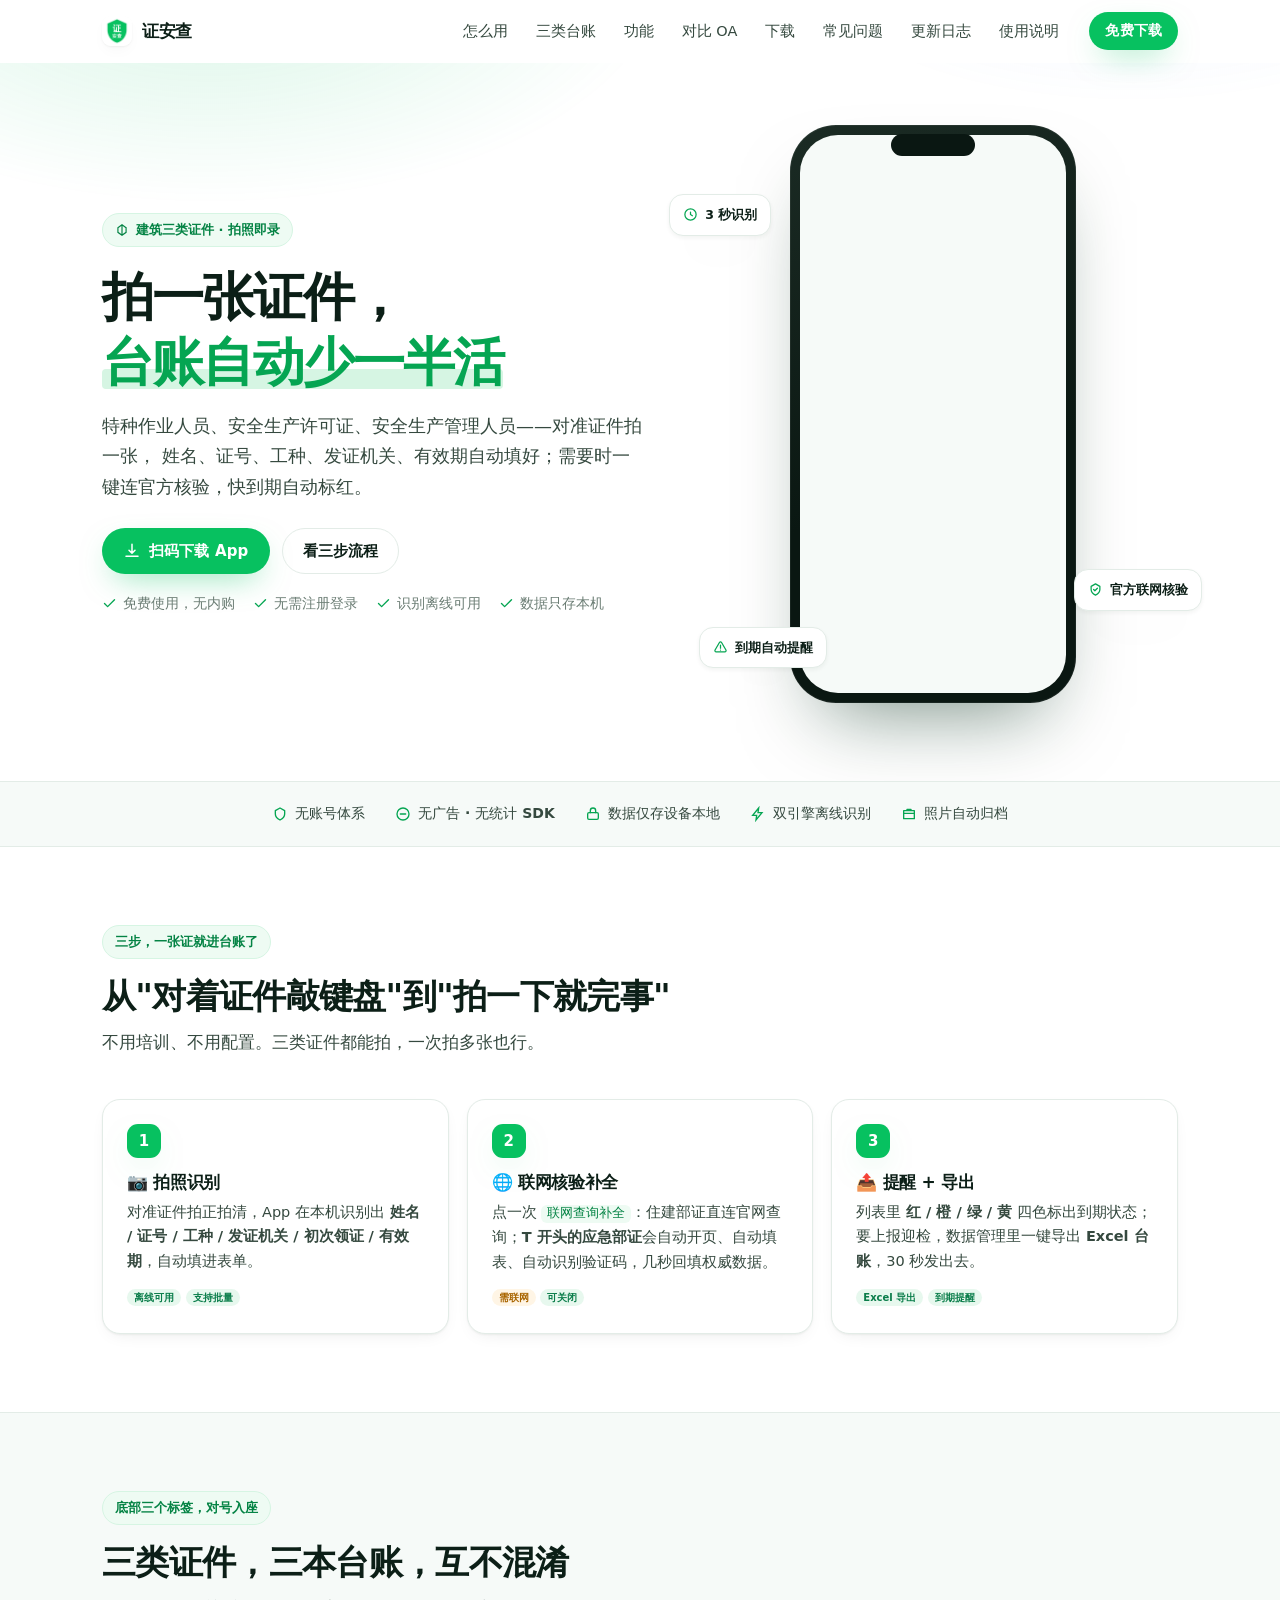
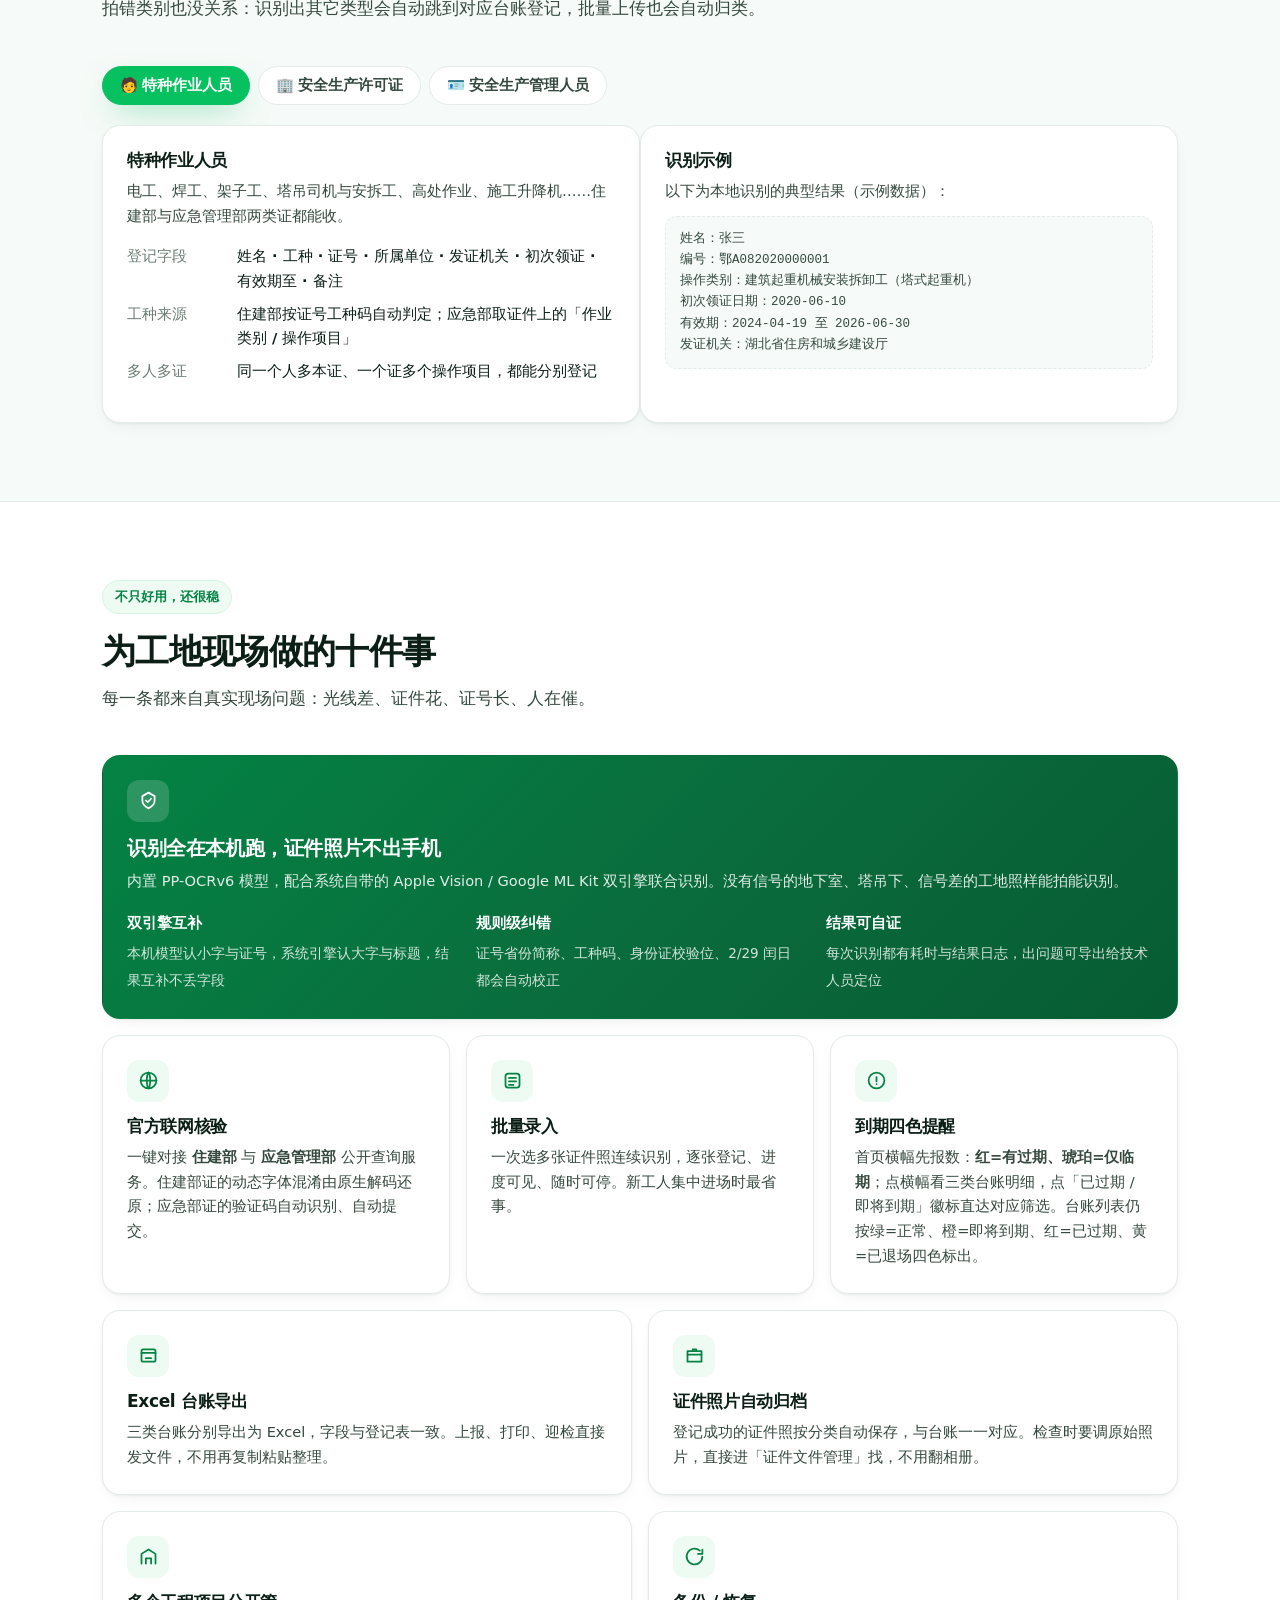
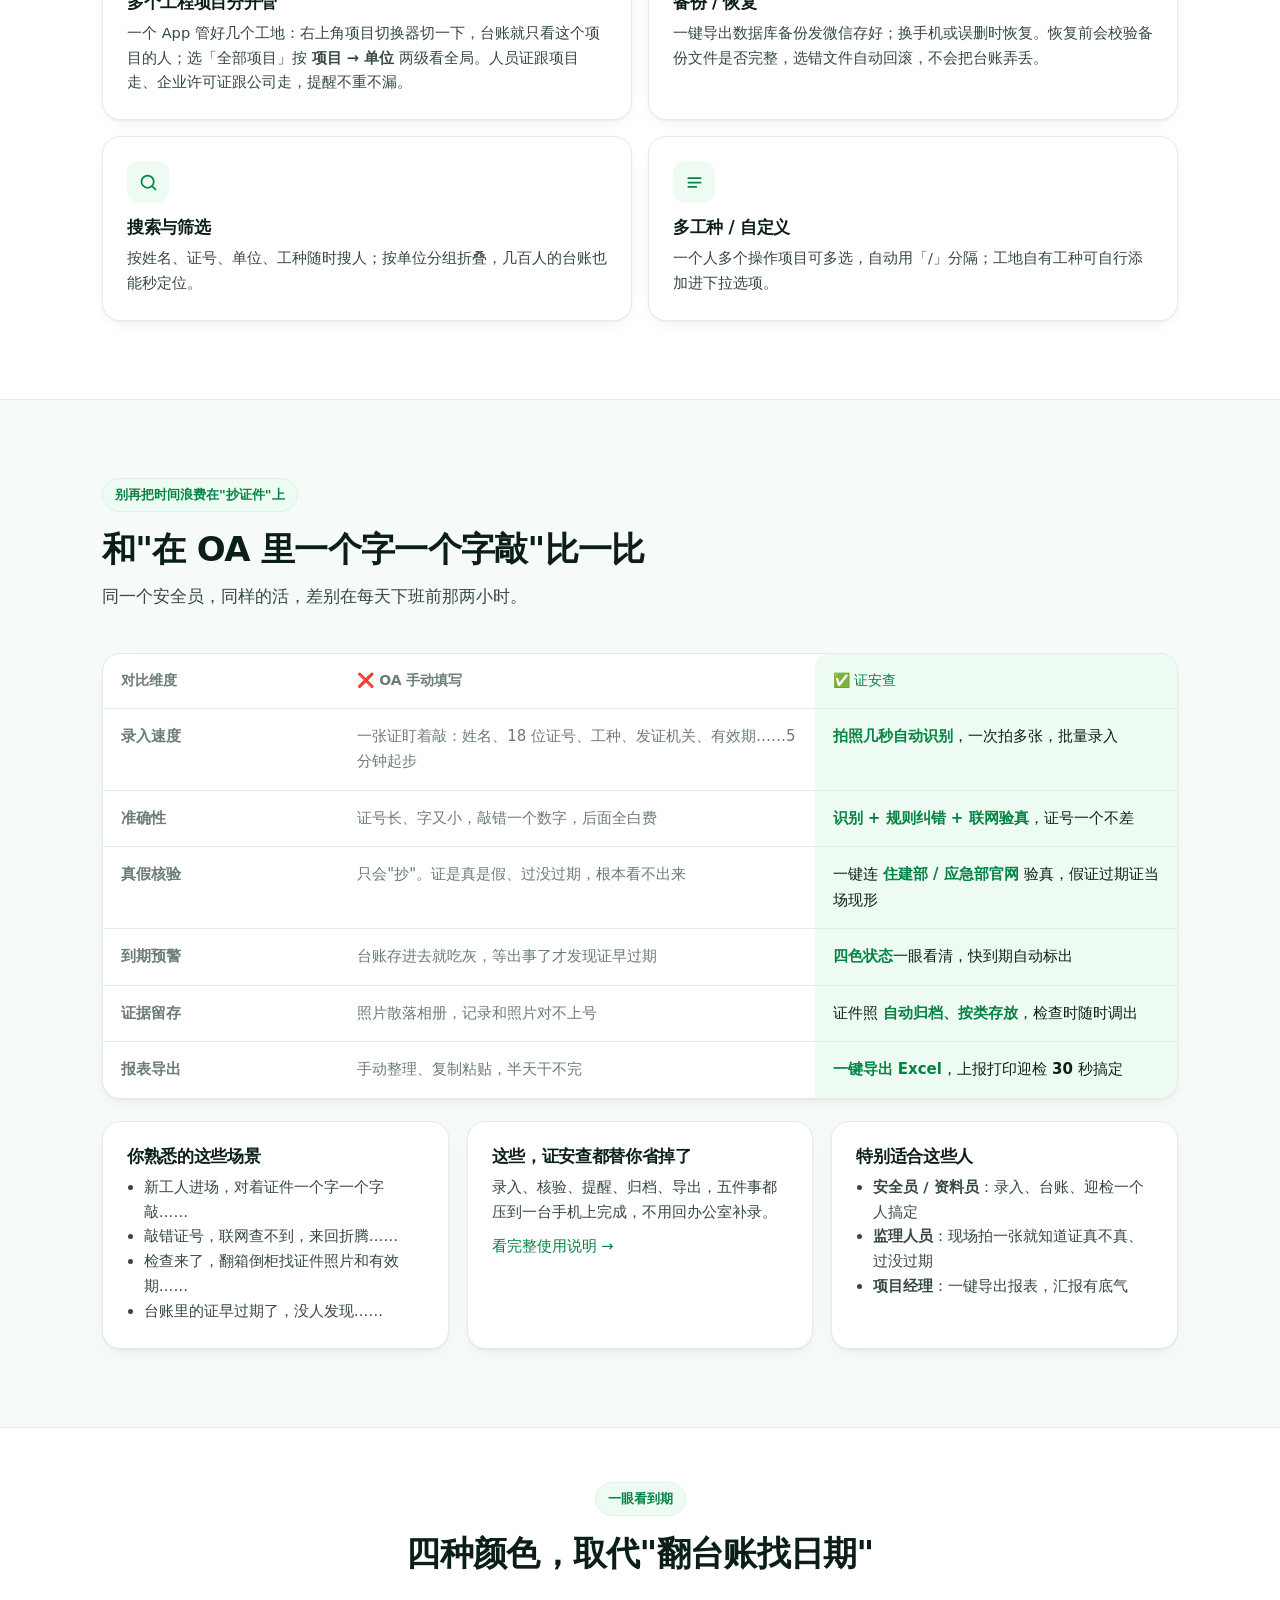
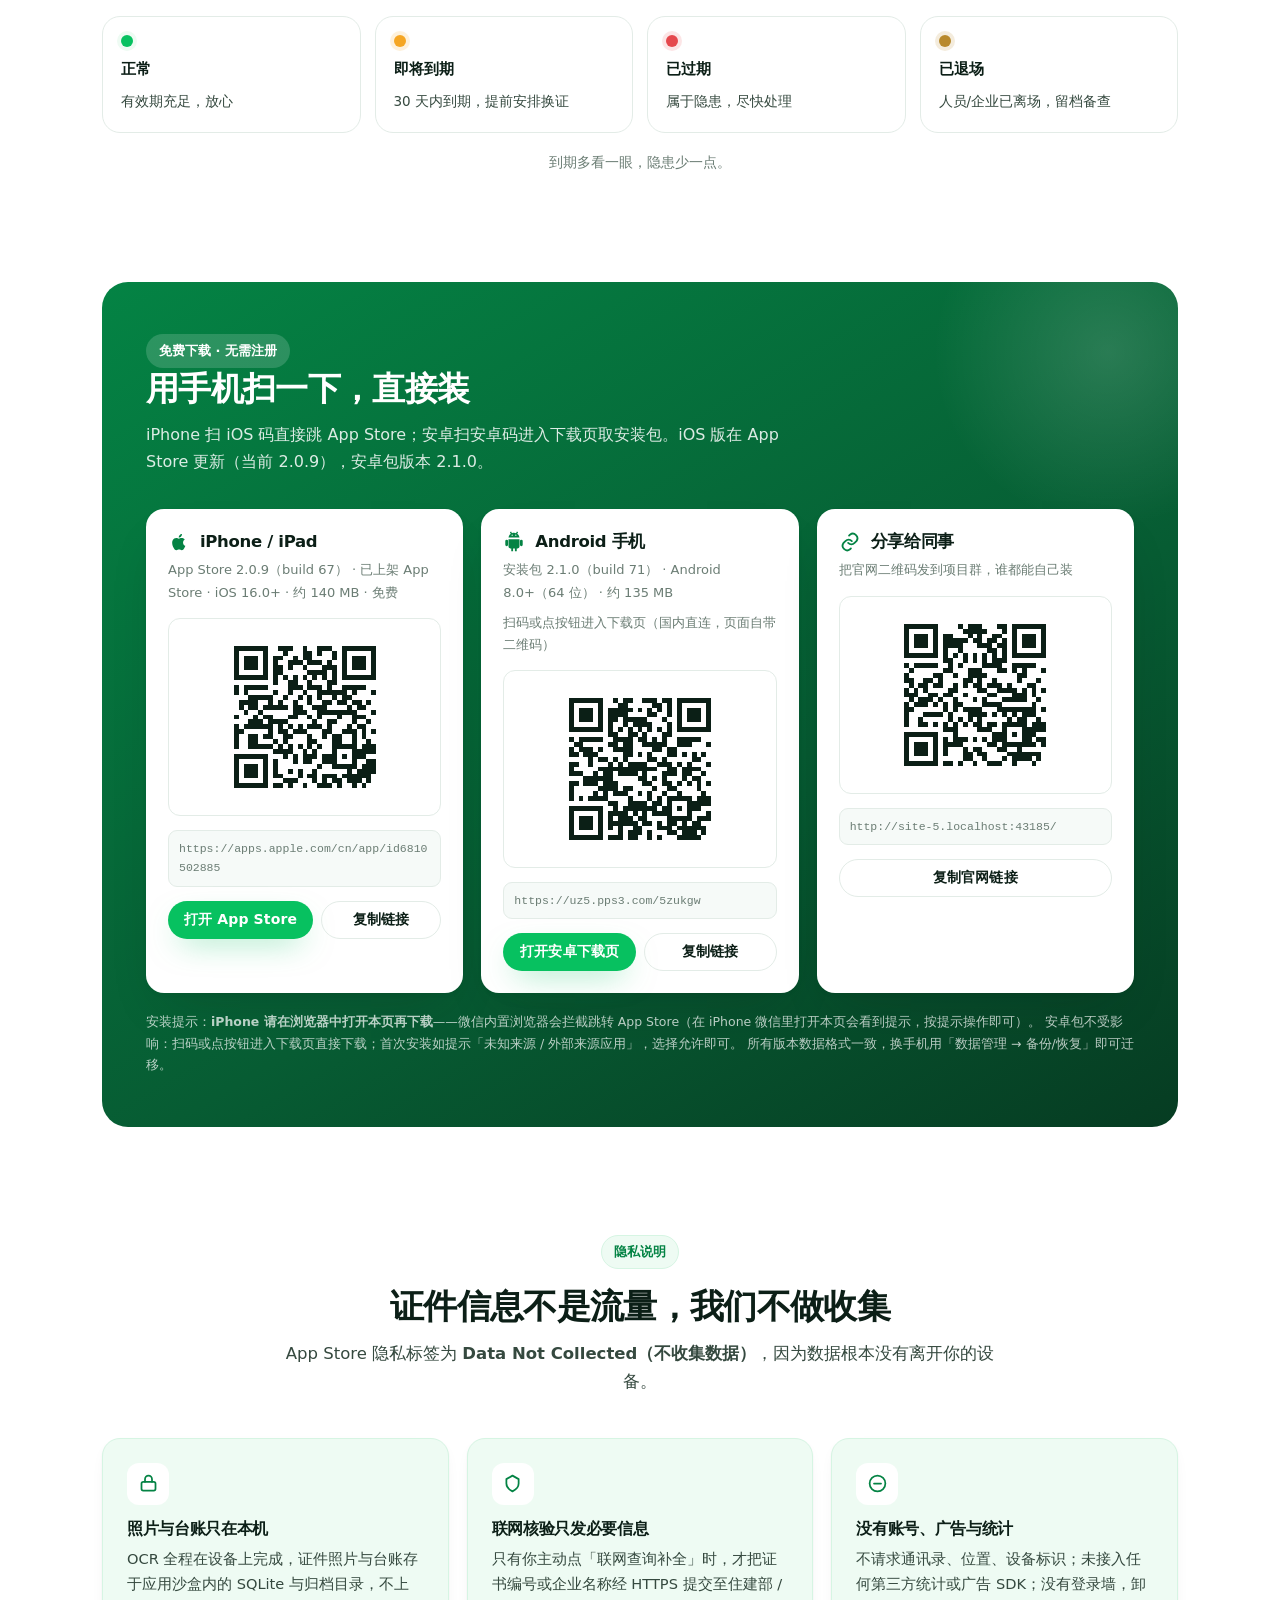
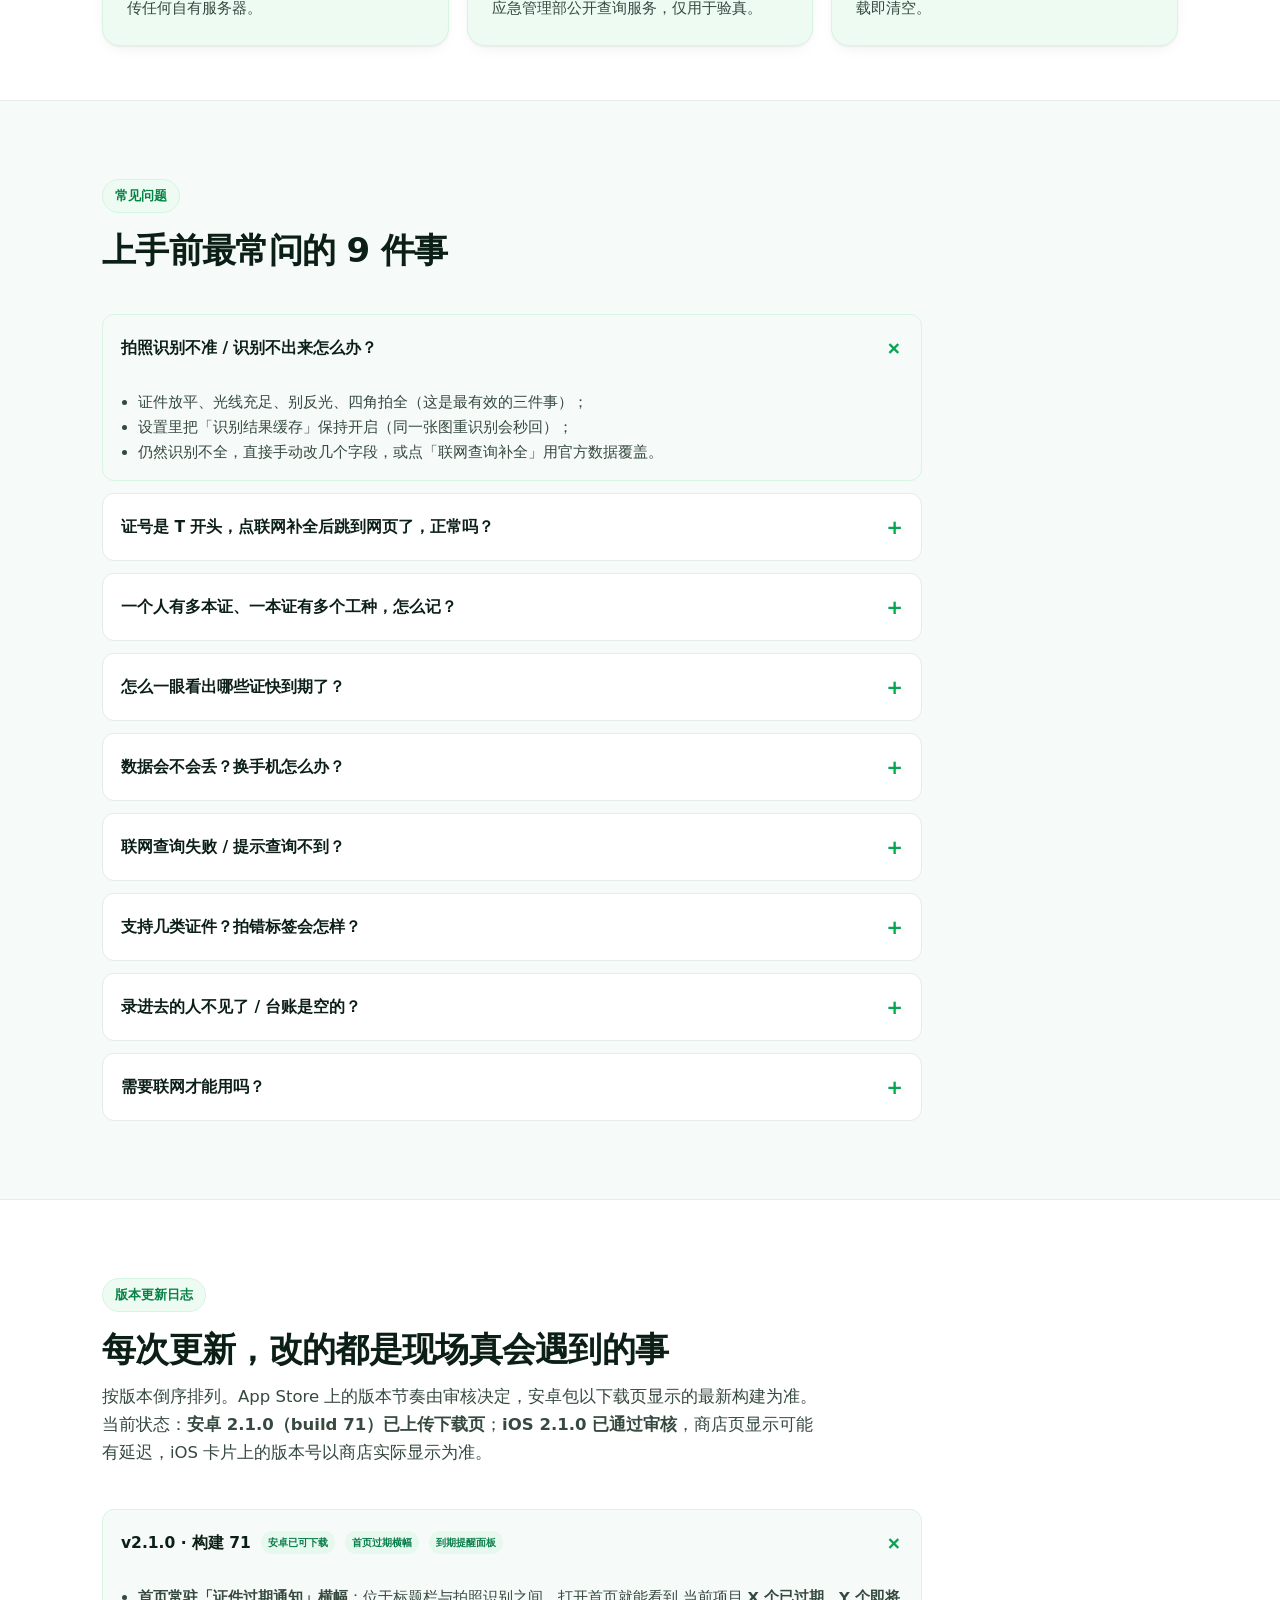
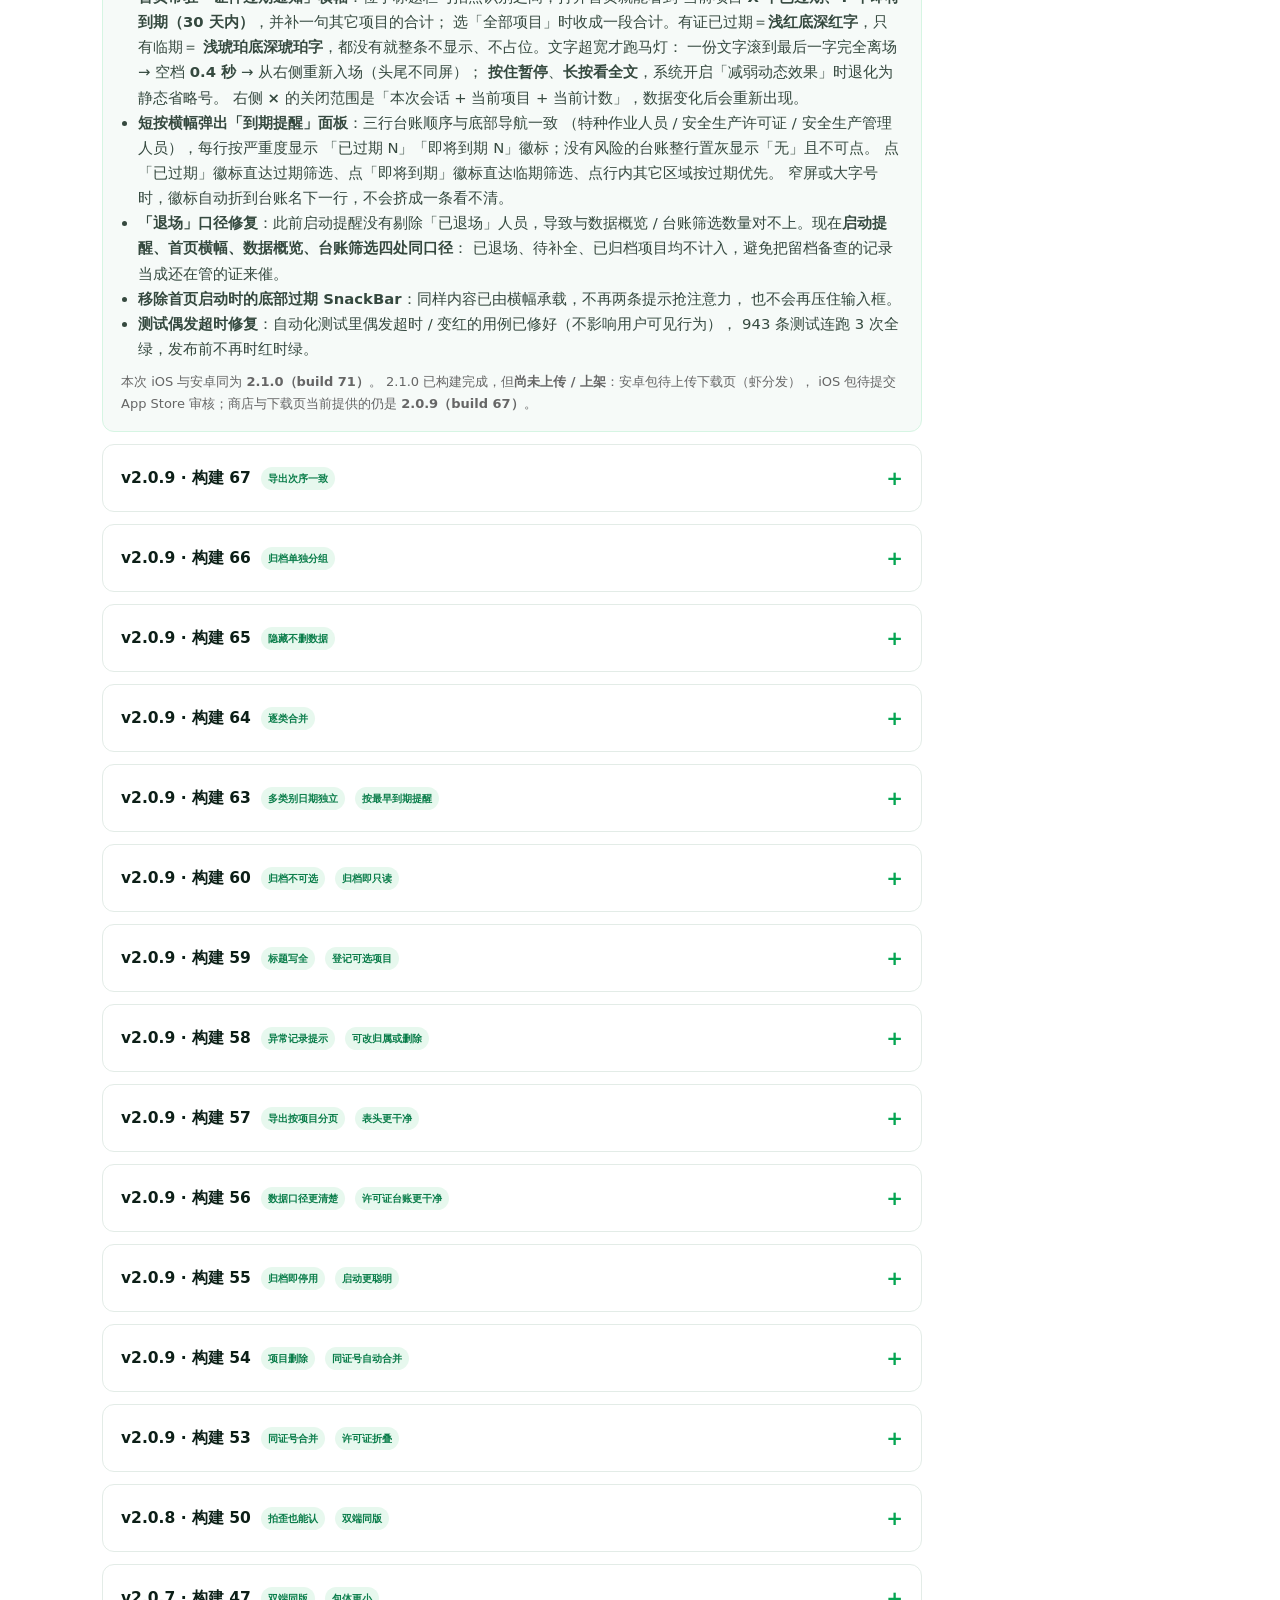
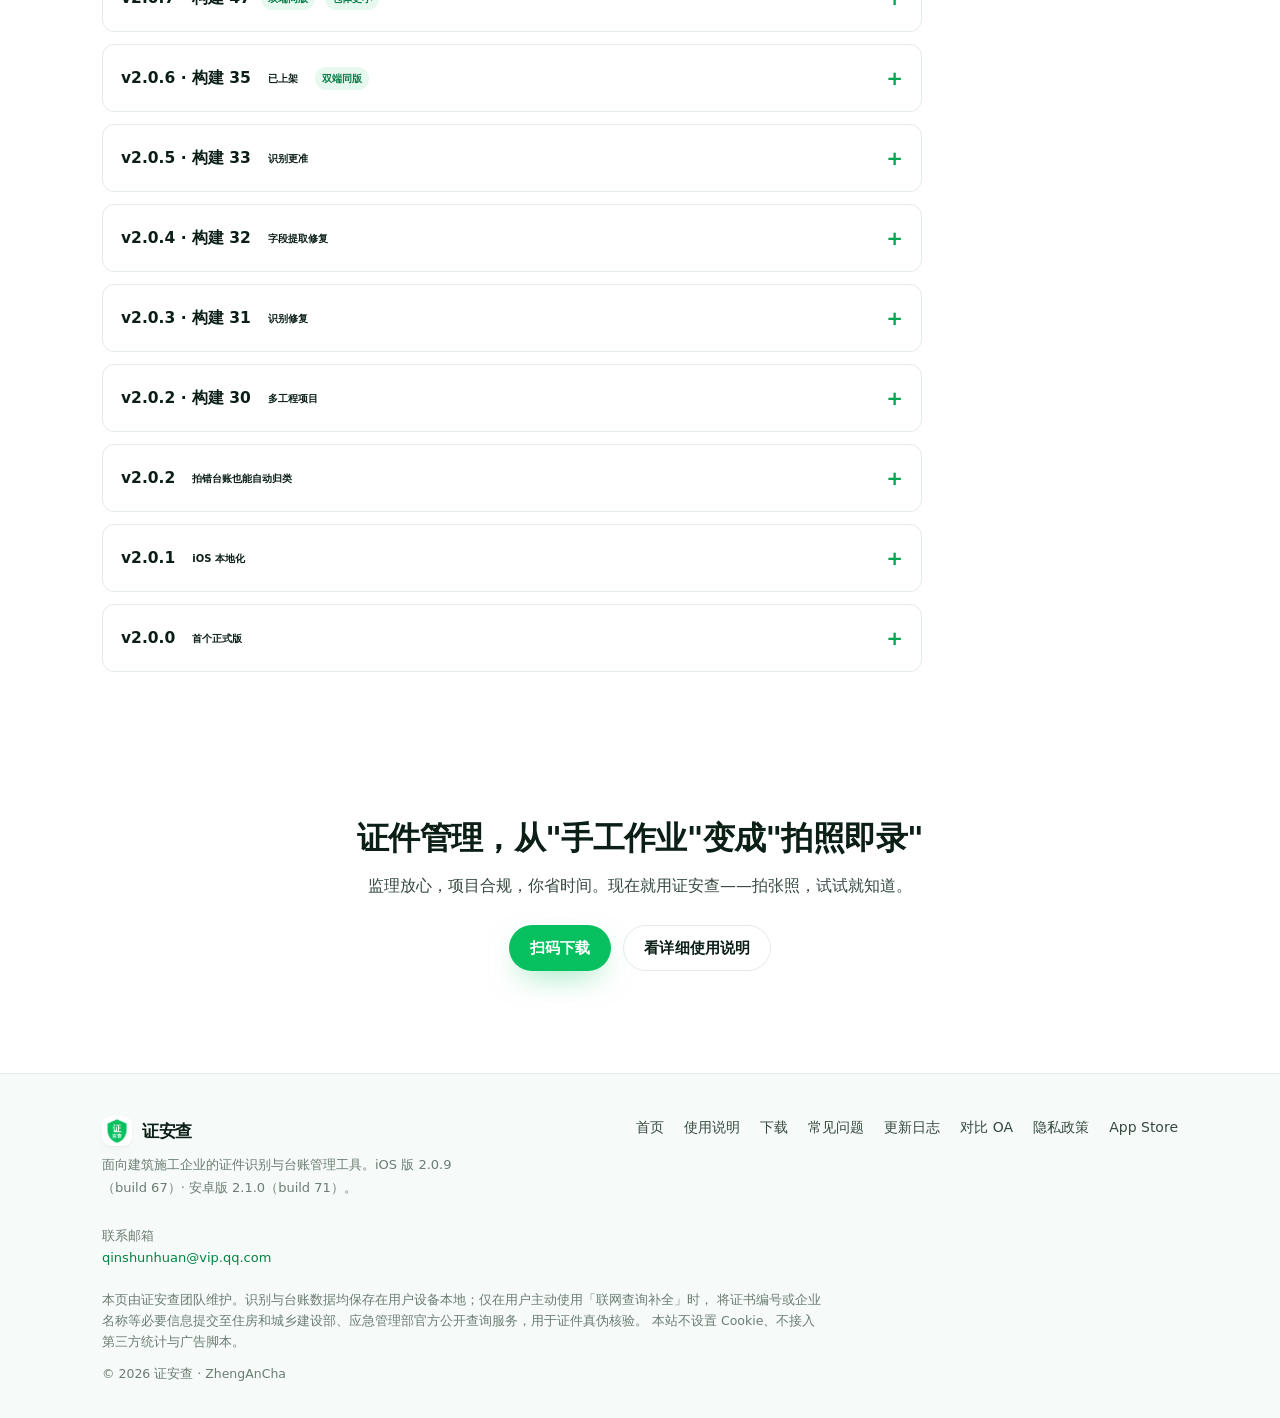
==== commit bf84f2e2: "安卓 2.1.0 已上传虾分发：官网解除"待上传"标注；iOS 2.1.0 已过审但商店页尚未生效 - assets/config.js：androidPendingUpload true→false" ====
--- a/index.html
+++ b/index.html
@@ -8,15 +8,15 @@
 <meta name="keywords" content="证件识别,安全员,特种作业证,安全生产许可证,台账,OCR识别,建筑,到期提醒,施工,持证上岗,电工证,焊工证,塔吊,升降机,架子工,证书查询,档案">
 <meta name="theme-color" content="#07c160">
 <meta name="format-detection" content="telephone=no">
-<link rel="icon" href="assets/app-icon.png?v=acd17de2">
-<link rel="apple-touch-icon" href="assets/app-icon.png?v=acd17de2">
-<link rel="stylesheet" href="assets/site.css?v=acd17de2">
+<link rel="icon" href="assets/app-icon.png?v=5a4f690c">
+<link rel="apple-touch-icon" href="assets/app-icon.png?v=5a4f690c">
+<link rel="stylesheet" href="assets/site.css?v=5a4f690c">
 <script>document.documentElement.classList.add('js');</script>
 <meta property="og:type" content="website">
 <meta property="og:title" content="证安查 · 拍一张证件，台账自动少一半活">
 <meta property="og:description" content="建筑三类证件拍照识别 + 官方联网核验 + 到期提醒 + Excel 导出。数据只存本机，无账号无广告。">
 <meta property="og:url" content="index.html">
-<meta property="og:image" content="assets/app-icon.png?v=acd17de2">
+<meta property="og:image" content="assets/app-icon.png?v=5a4f690c">
 <script type="application/ld+json">
 {
   "@context": "https://schema.org",
@@ -47,7 +47,7 @@
 <header class="nav">
   <div class="wrap nav-in">
     <a class="brand" href="index.html">
-      <img src="assets/app-icon.png?v=acd17de2" alt="证安查图标" width="30" height="30">
+      <img src="assets/app-icon.png?v=5a4f690c" alt="证安查图标" width="30" height="30">
       <span>证安查</span>
     </a>
     <nav class="nav-links" aria-label="主导航">
@@ -625,11 +625,12 @@
     <div class="sec-head reveal">
       <span class="eyebrow">版本更新日志</span>
       <h2>每次更新，改的都是现场真会遇到的事</h2>
-      <p>按版本倒序排列。App Store 上的版本节奏由审核决定，安卓包以下载页显示的最新构建为准。</p>
+      <p>按版本倒序排列。App Store 上的版本节奏由审核决定，安卓包以下载页显示的最新构建为准。<br>
+        当前状态：<strong>安卓 2.1.0（build 71）已上传下载页</strong>；<strong>iOS 2.1.0 已通过审核</strong>，商店页显示可能有延迟，iOS 卡片上的版本号以商店实际显示为准。</p>
     </div>
     <div class="faq" style="max-width:820px">
       <details class="qa reveal" open>
-        <summary>v2.1.0 · 构建 71 <span class="chip warn">已构建 · 待上传</span> <span class="chip ok">首页过期横幅</span> <span class="chip ok">到期提醒面板</span></summary>
+        <summary>v2.1.0 · 构建 71 <span class="chip ok">安卓已可下载</span> <span class="chip ok">首页过期横幅</span> <span class="chip ok">到期提醒面板</span></summary>
         <div class="ans">
           <ul>
             <li><strong>首页常驻「证件过期通知」横幅</strong>：位于标题栏与拍照识别之间，打开首页就能看到
@@ -1085,7 +1086,7 @@
     <div class="foot-grid">
       <div>
         <a class="brand" href="index.html" style="margin-bottom:8px">
-          <img src="assets/app-icon.png?v=acd17de2" alt="" width="26" height="26">
+          <img src="assets/app-icon.png?v=5a4f690c" alt="" width="26" height="26">
           <span>证安查</span>
         </a>
         <p style="font-size:13px;max-width:30em">面向建筑施工企业的证件识别与台账管理工具。iOS 版 <span data-as-version>2.0.9</span>（build <span data-as-build>67</span>）· 安卓版 <span data-version>2.1.0</span>（build <span data-build>71</span>）。</p>
@@ -1132,8 +1133,8 @@
   </div>
 </div>
 
-<script src="assets/config.js?v=acd17de2"></script>
-<script src="assets/qr.js?v=acd17de2"></script>
-<script src="assets/site.js?v=acd17de2"></script>
+<script src="assets/config.js?v=5a4f690c"></script>
+<script src="assets/qr.js?v=5a4f690c"></script>
+<script src="assets/site.js?v=5a4f690c"></script>
 </body>
 </html>
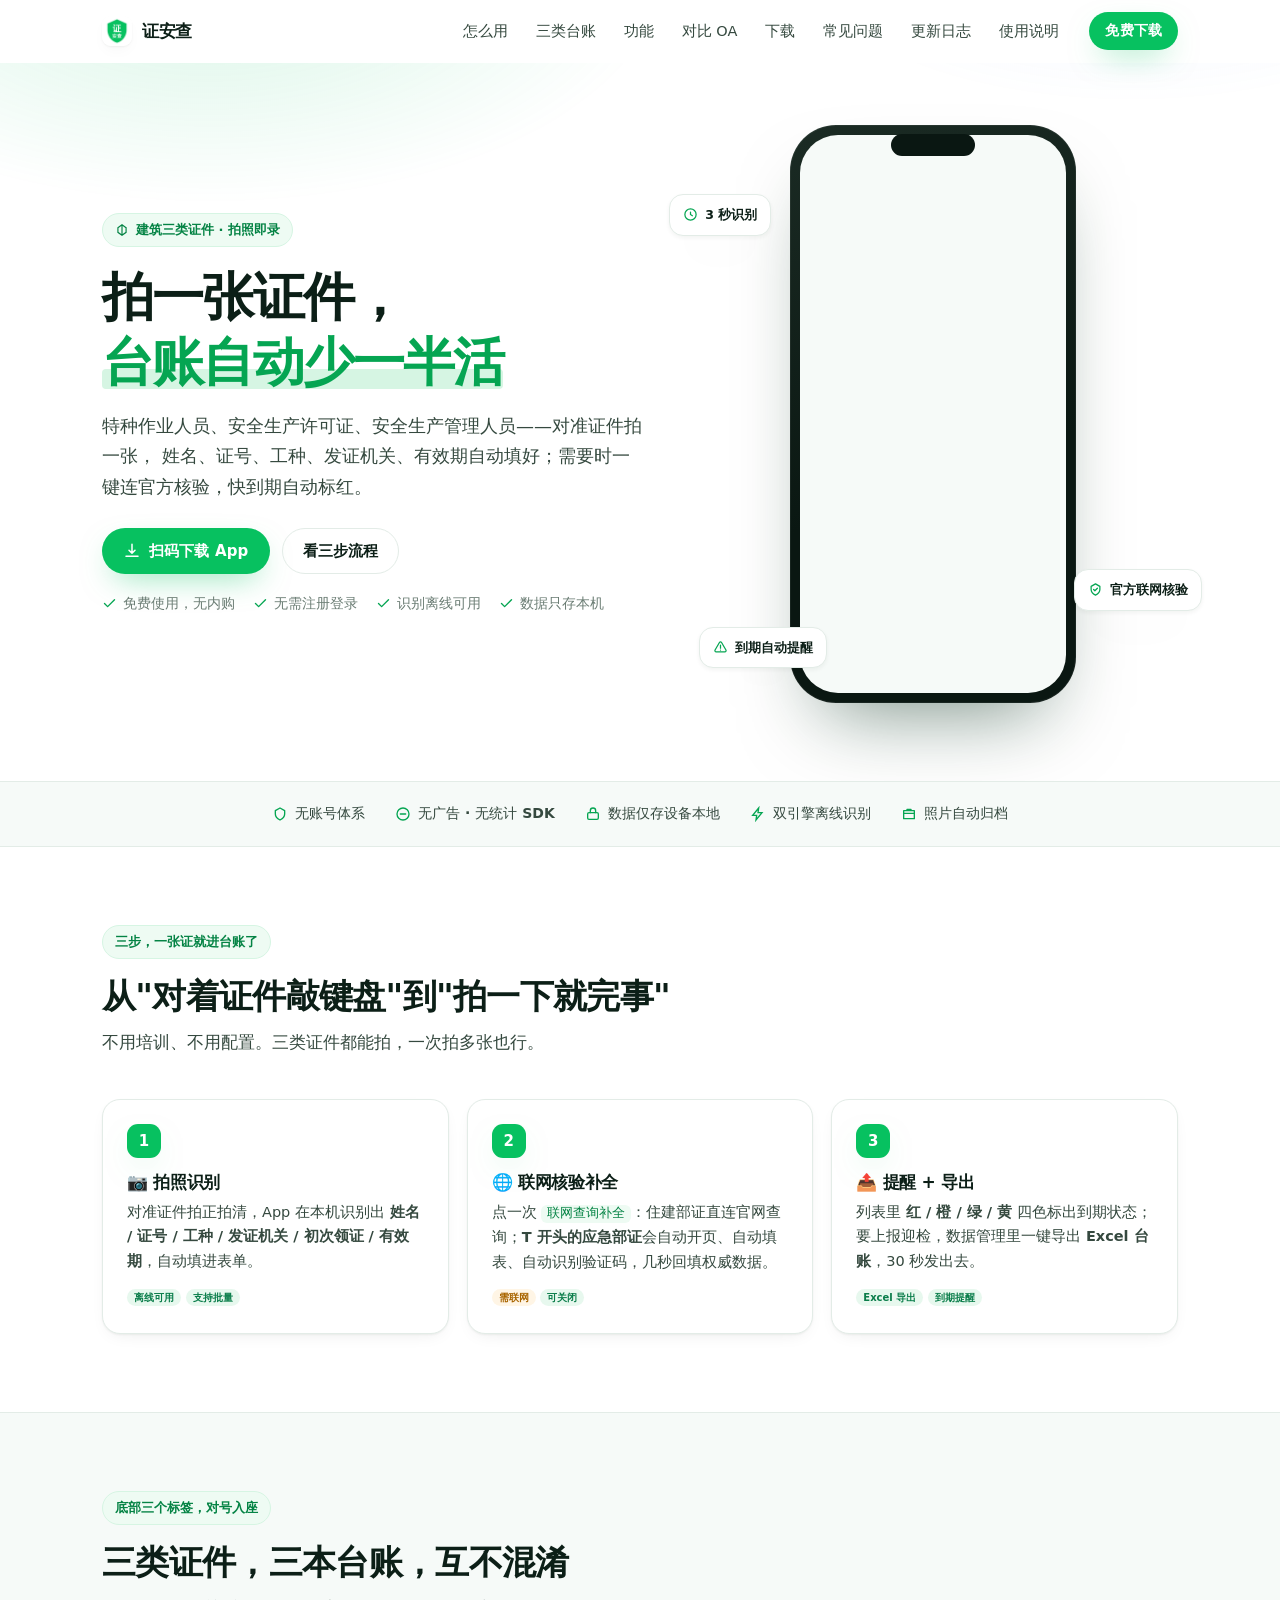
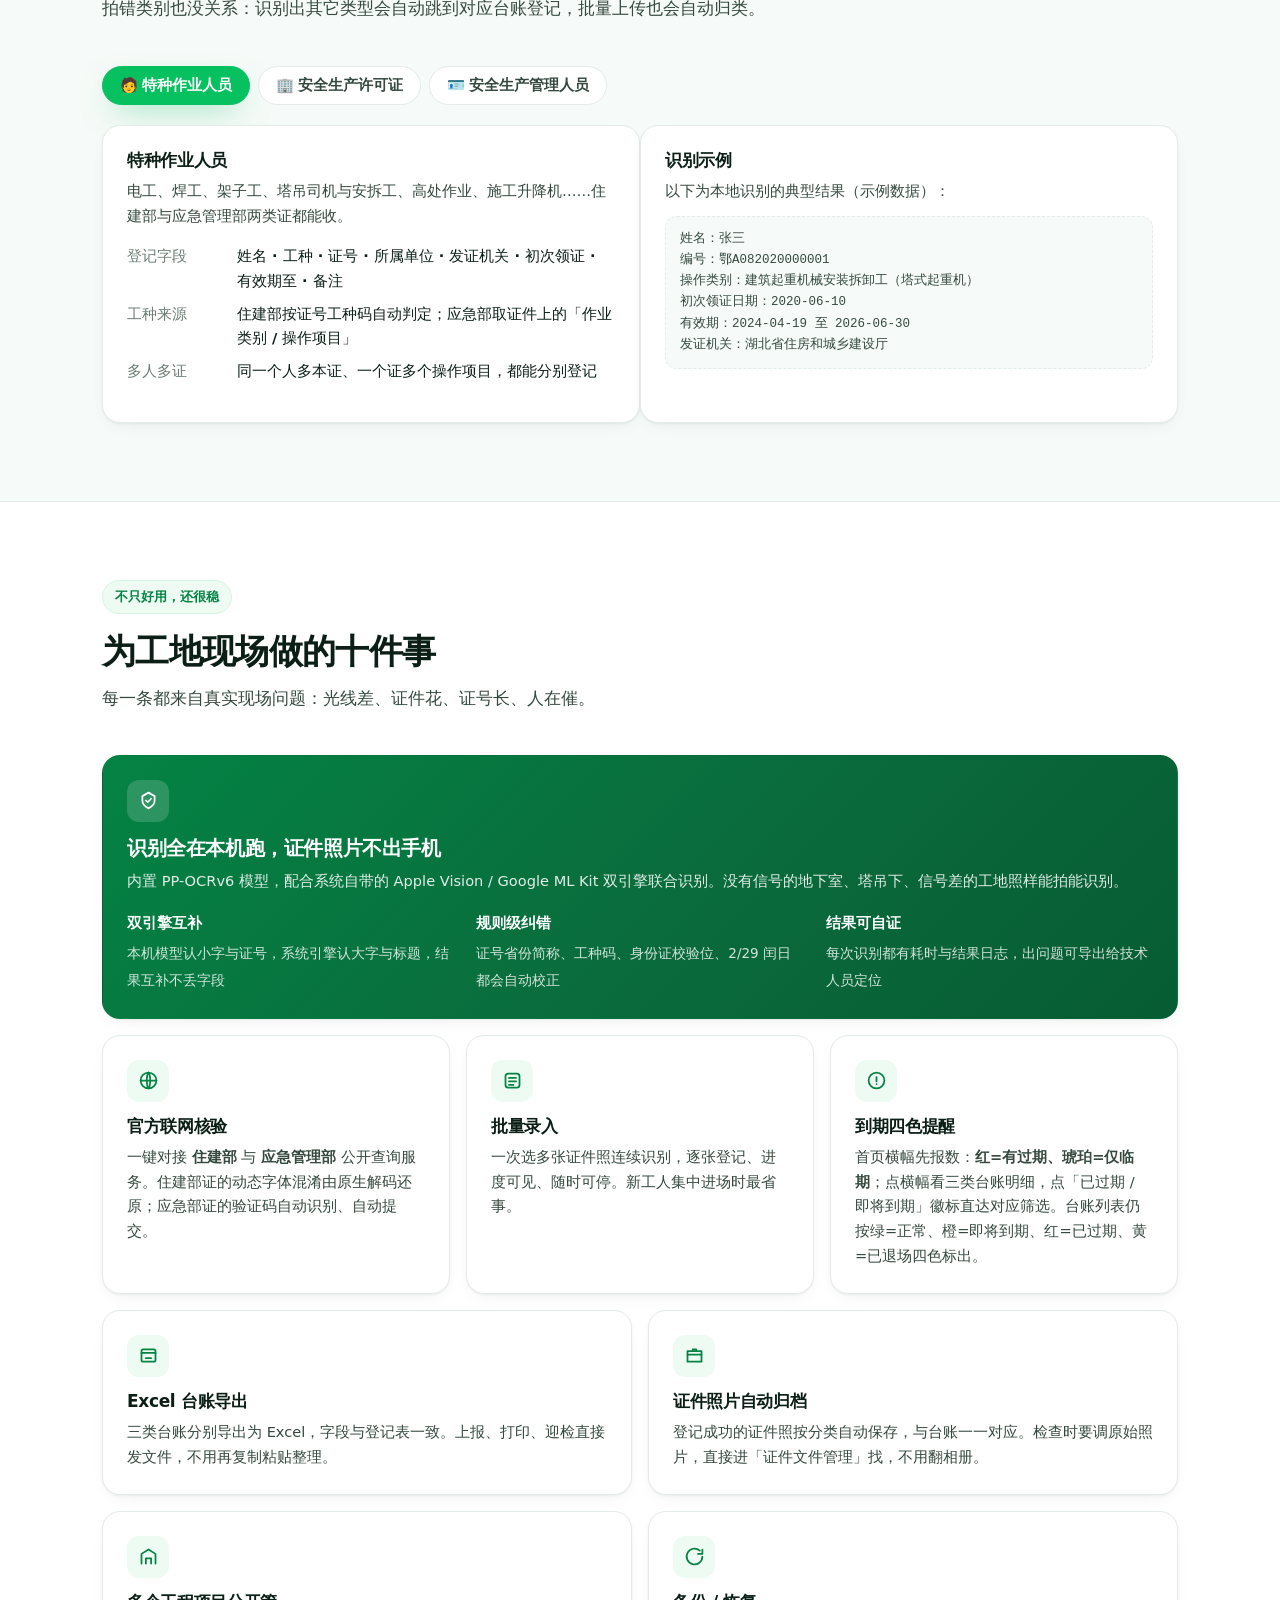
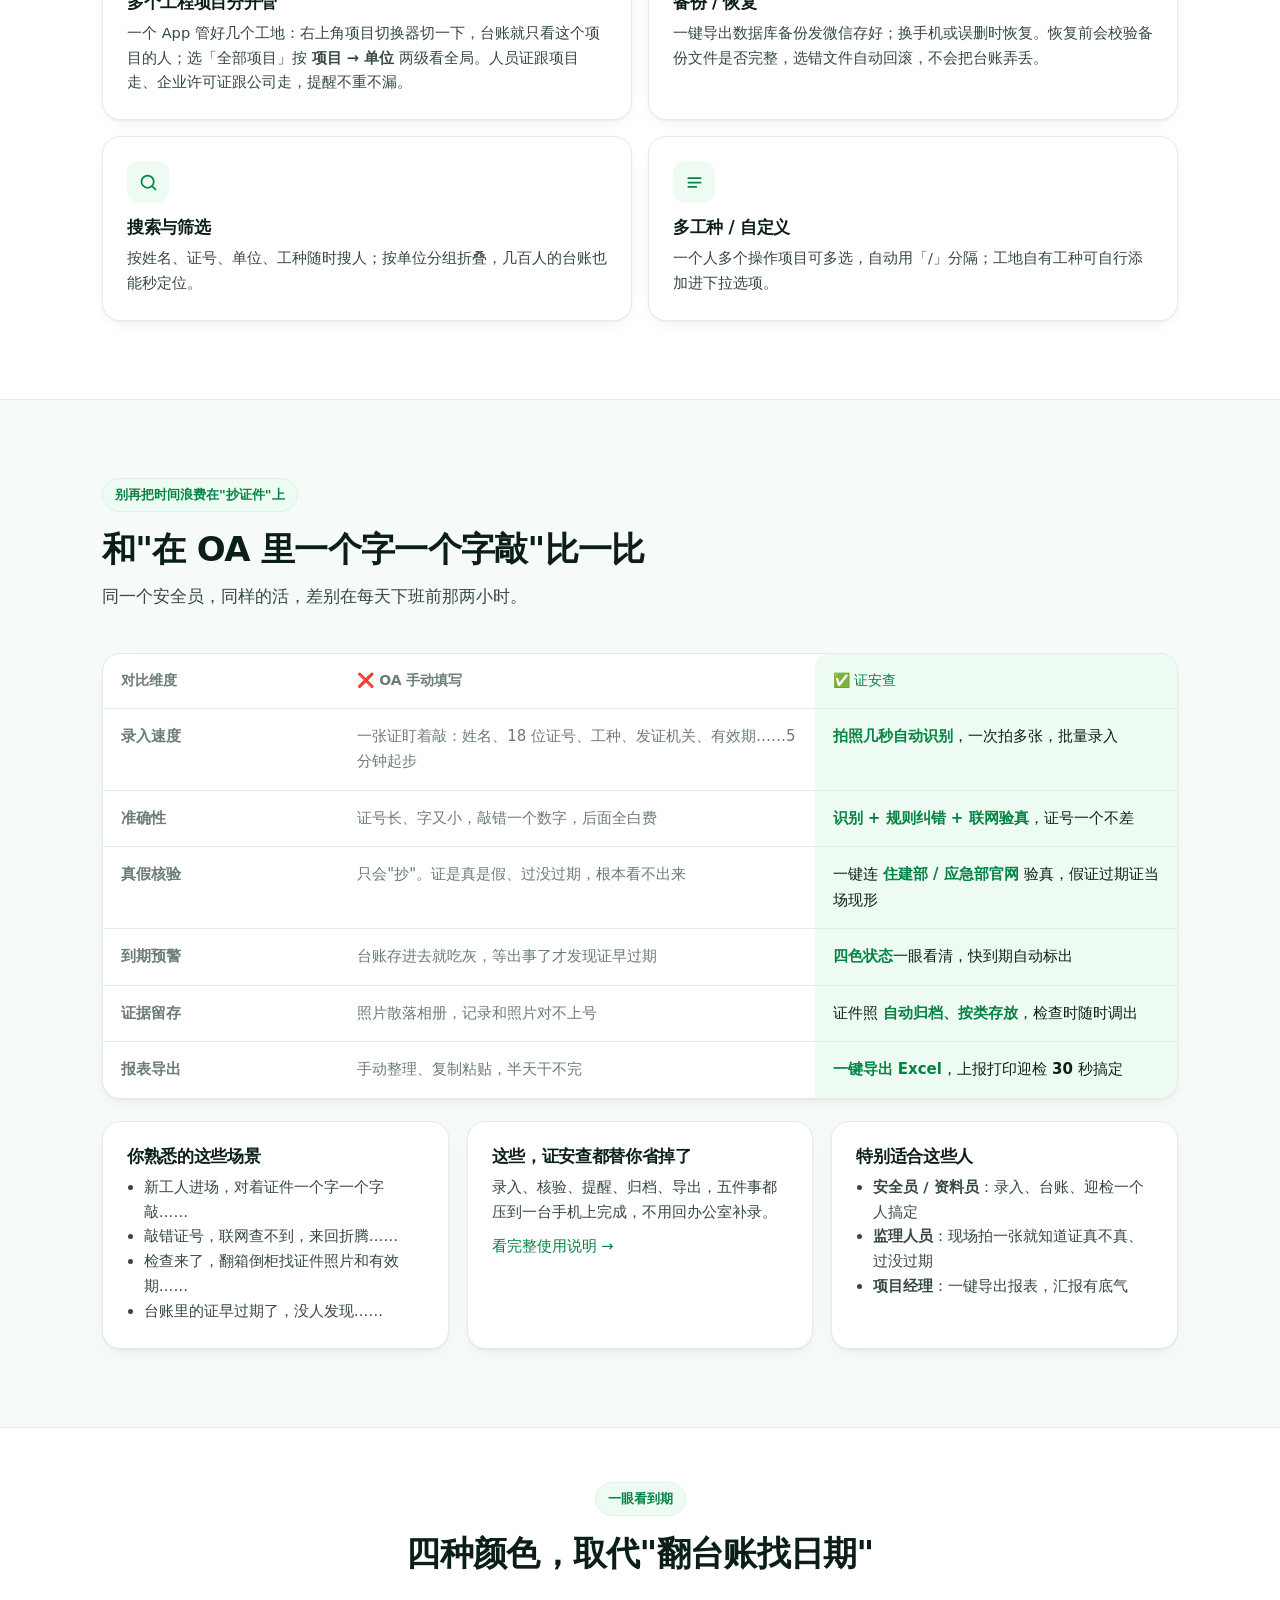
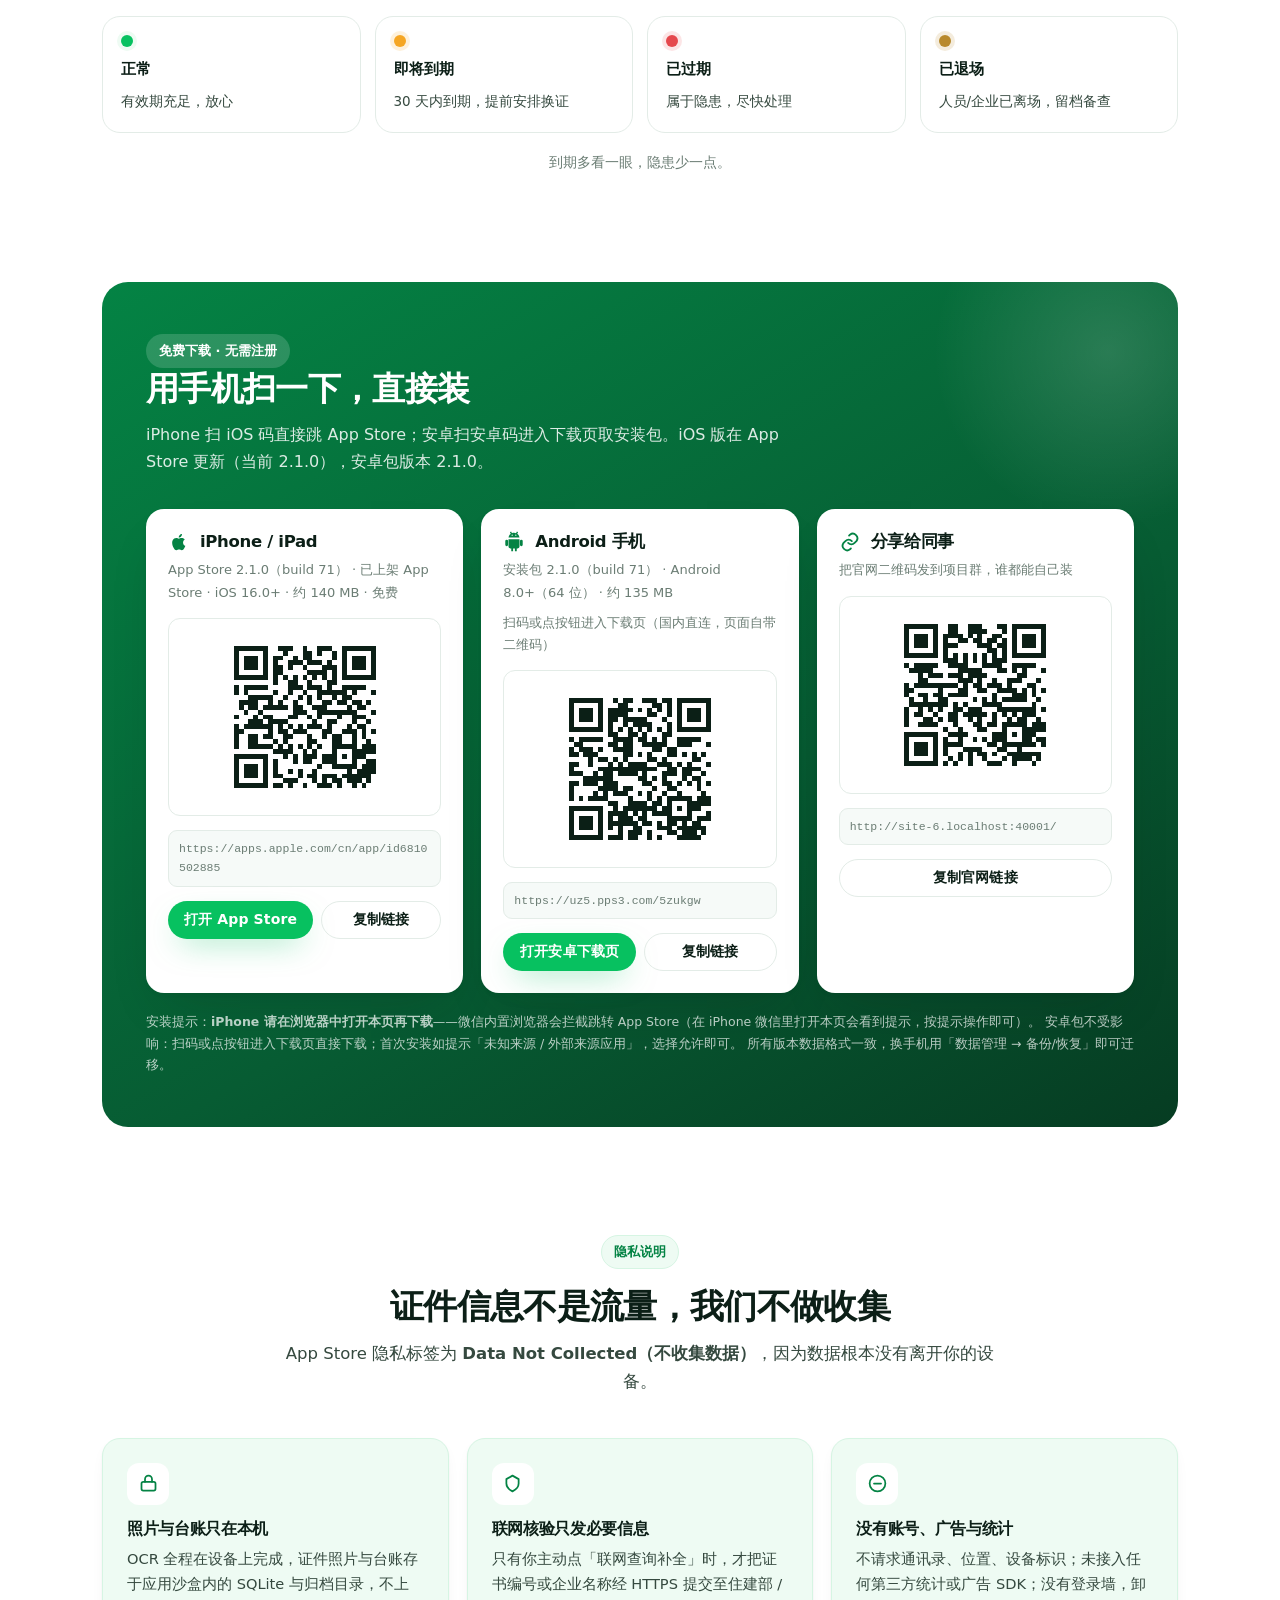
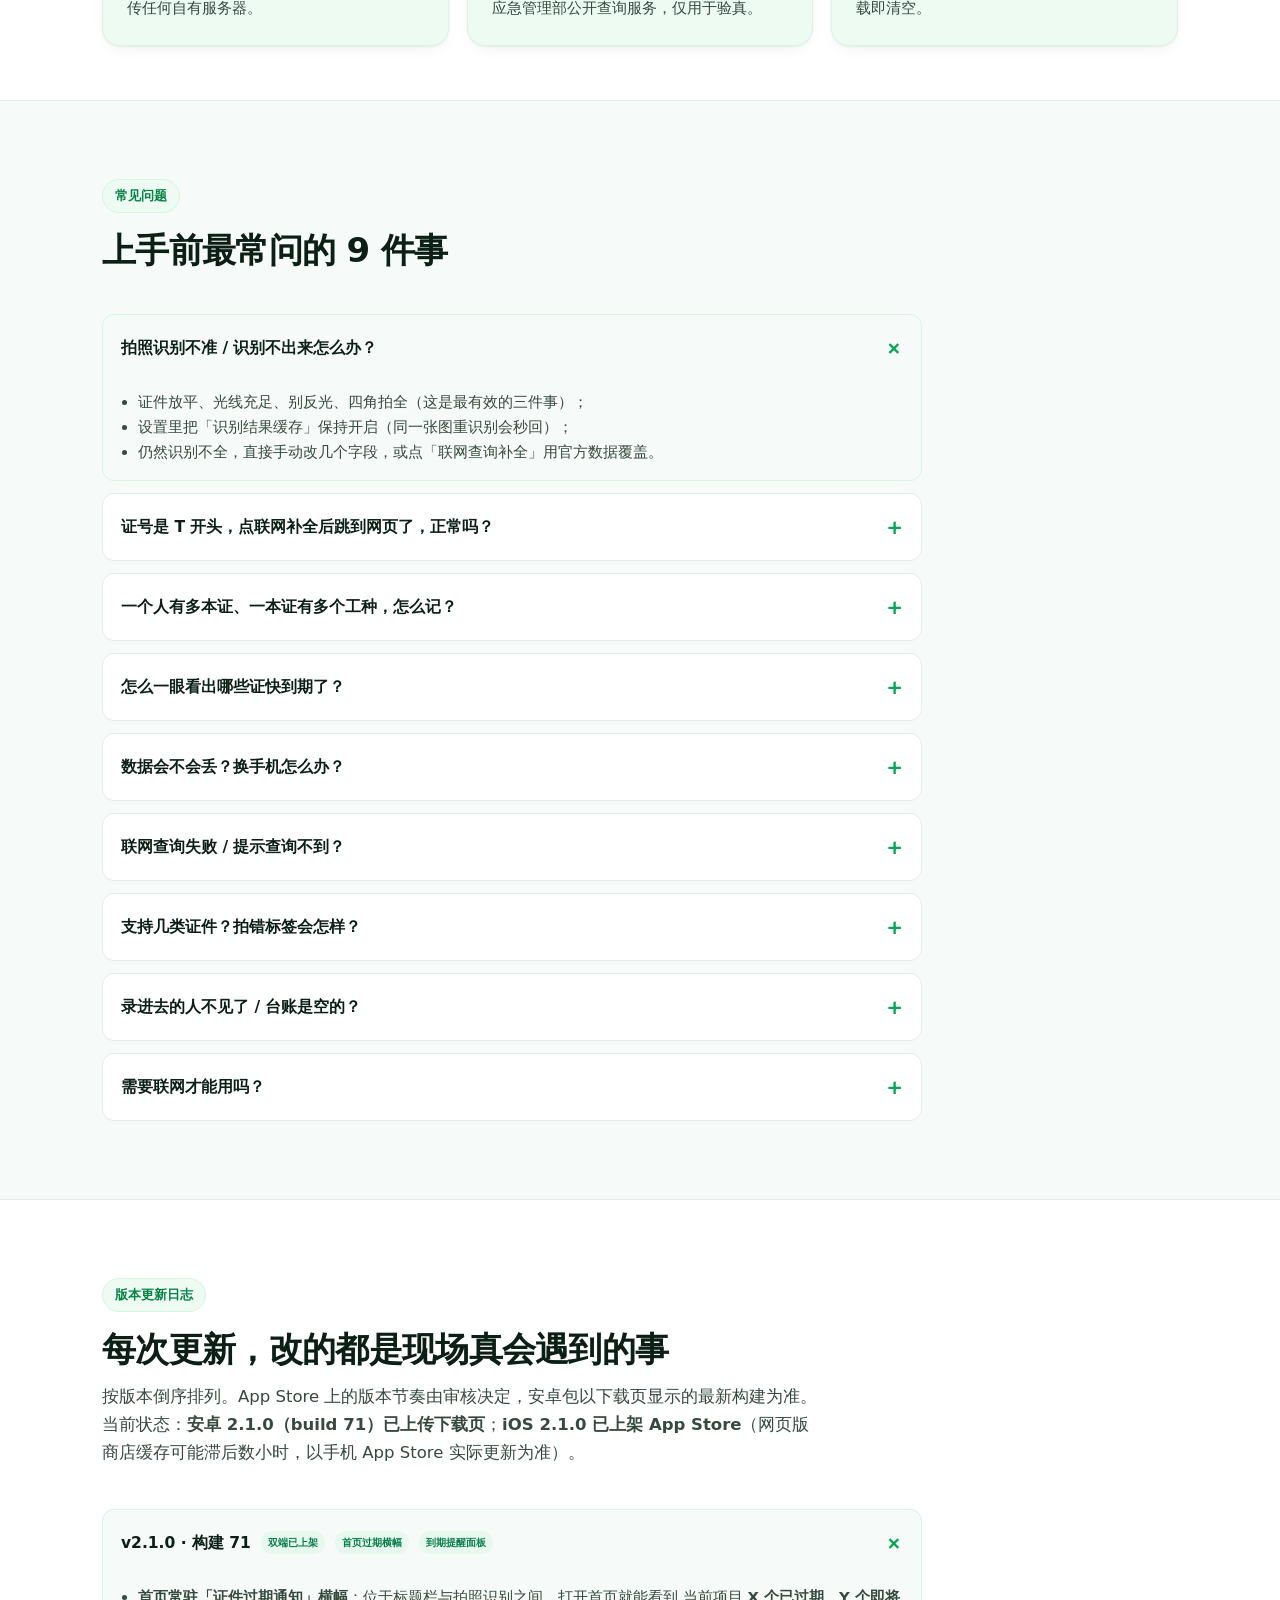
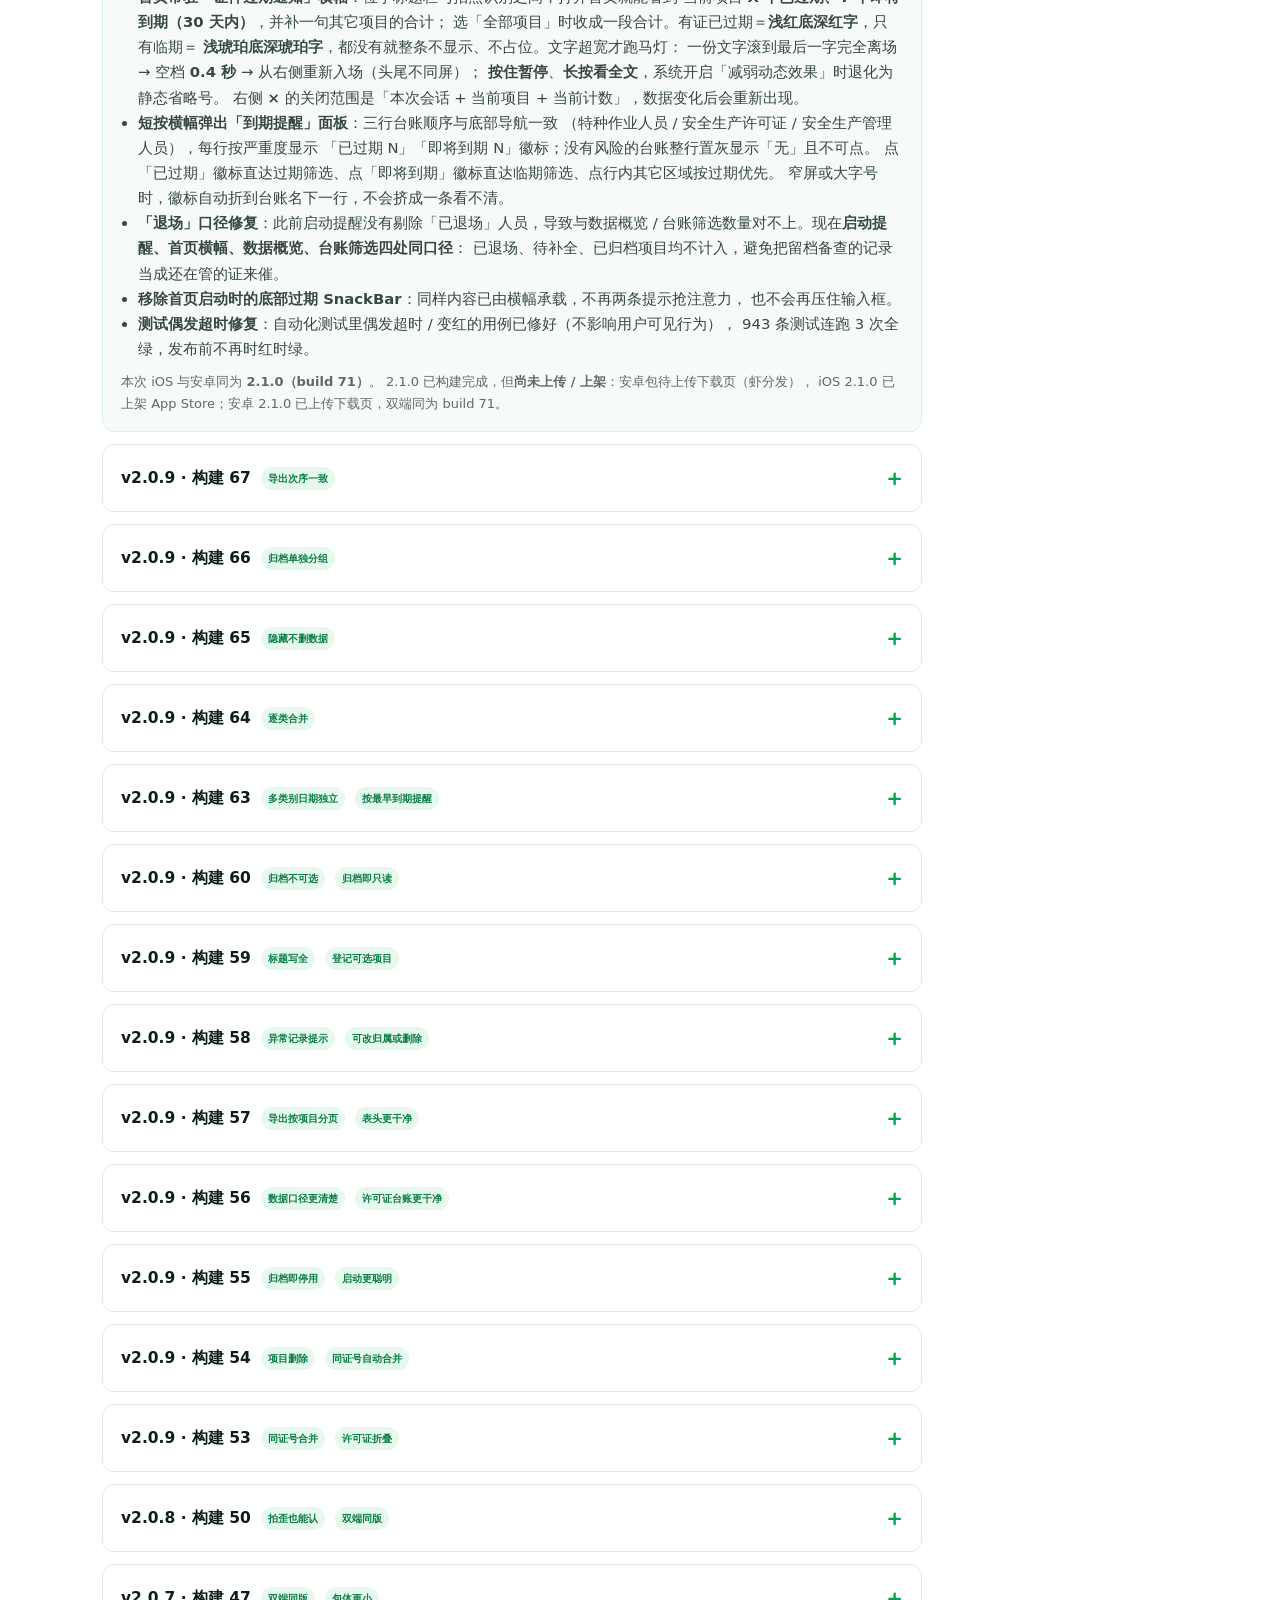
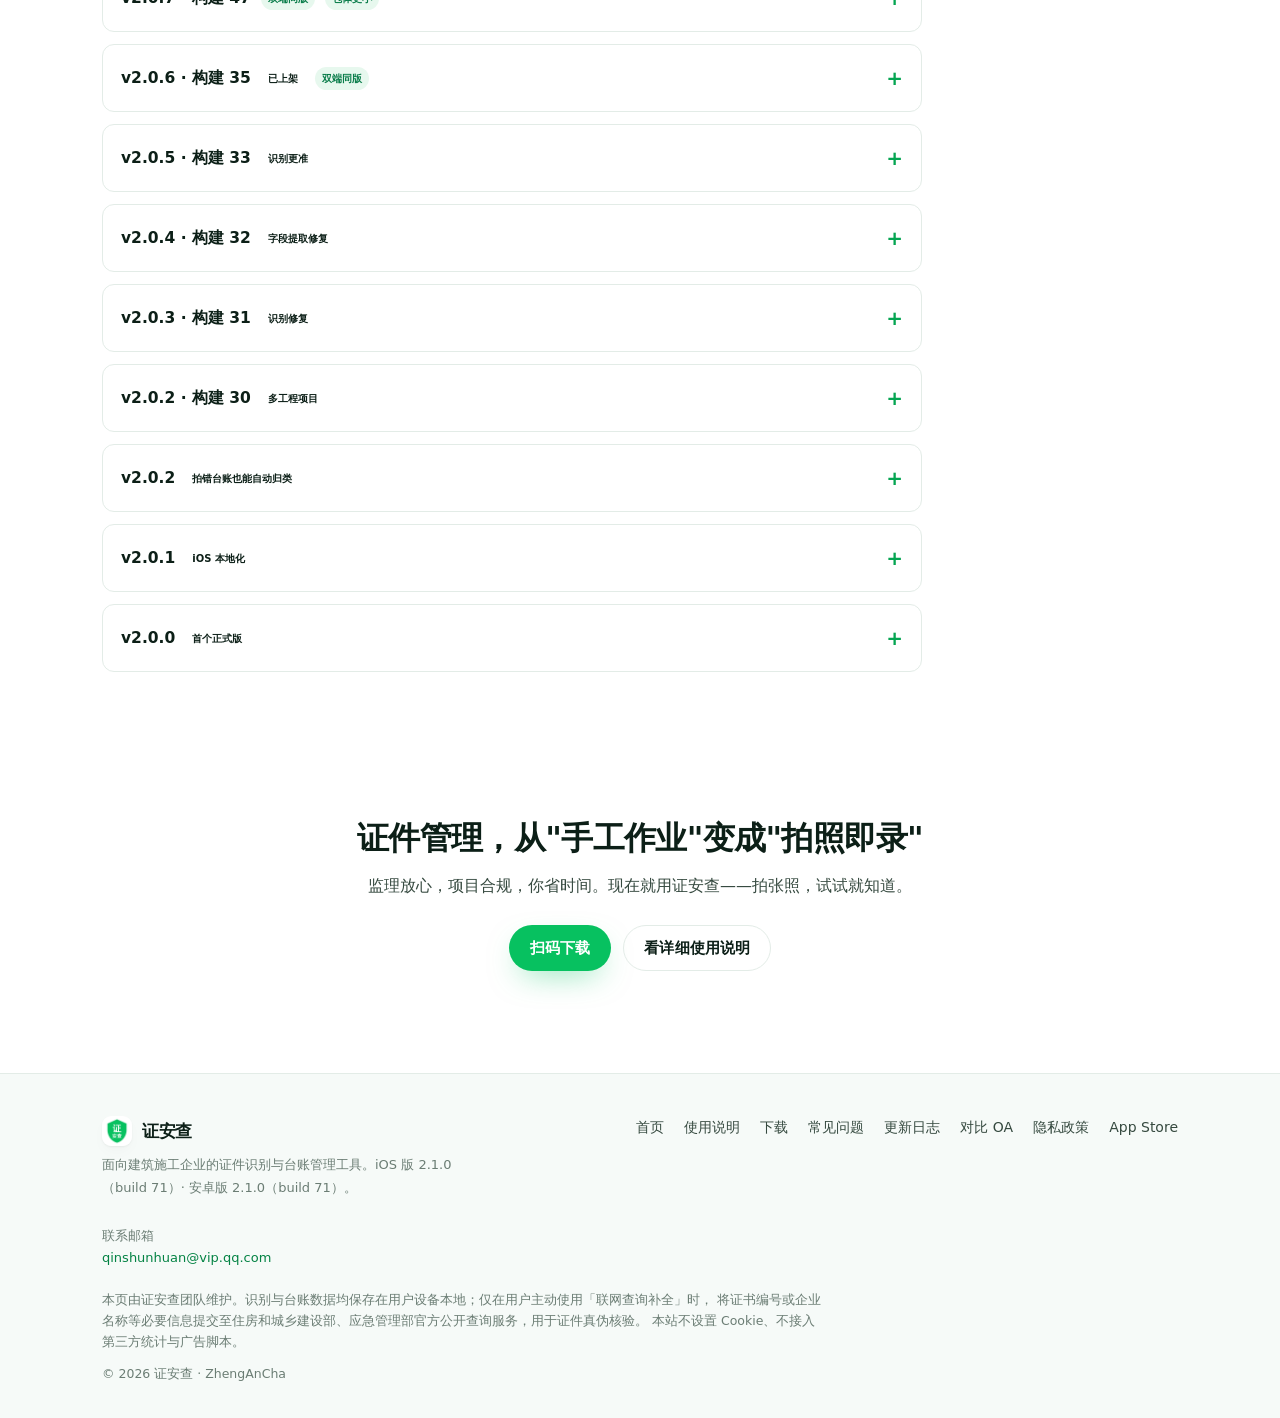
==== commit 3b1a0b88: "双端 2.1.0 均已上线：iOS 2.1.0/71 上架，官网同步 iOS 版本并解除待发布状态 用户确认 iOS 2.1.0 已发布、安卓包已上传虾分发，本次把官网两端的"当前版本"全部对齐：  " ====
--- a/index.html
+++ b/index.html
@@ -8,15 +8,15 @@
 <meta name="keywords" content="证件识别,安全员,特种作业证,安全生产许可证,台账,OCR识别,建筑,到期提醒,施工,持证上岗,电工证,焊工证,塔吊,升降机,架子工,证书查询,档案">
 <meta name="theme-color" content="#07c160">
 <meta name="format-detection" content="telephone=no">
-<link rel="icon" href="assets/app-icon.png?v=5a4f690c">
-<link rel="apple-touch-icon" href="assets/app-icon.png?v=5a4f690c">
-<link rel="stylesheet" href="assets/site.css?v=5a4f690c">
+<link rel="icon" href="assets/app-icon.png?v=4aa5a4d7">
+<link rel="apple-touch-icon" href="assets/app-icon.png?v=4aa5a4d7">
+<link rel="stylesheet" href="assets/site.css?v=4aa5a4d7">
 <script>document.documentElement.classList.add('js');</script>
 <meta property="og:type" content="website">
 <meta property="og:title" content="证安查 · 拍一张证件，台账自动少一半活">
 <meta property="og:description" content="建筑三类证件拍照识别 + 官方联网核验 + 到期提醒 + Excel 导出。数据只存本机，无账号无广告。">
 <meta property="og:url" content="index.html">
-<meta property="og:image" content="assets/app-icon.png?v=5a4f690c">
+<meta property="og:image" content="assets/app-icon.png?v=4aa5a4d7">
 <script type="application/ld+json">
 {
   "@context": "https://schema.org",
@@ -26,7 +26,7 @@
   "applicationCategory": "BusinessApplication",
   "operatingSystem": "iOS 16.0+ / Android 8.0+",
   "description": "面向建筑施工企业的证件识别与台账管理工具，支持特种作业人员、安全生产许可证、安全生产管理人员三类证件的拍照识别、官方联网核验、到期提醒与台账导出。",
-  "softwareVersion": "2.0.9",
+  "softwareVersion": "2.1.0",
   "downloadUrl": "https://apps.apple.com/cn/app/id6810502885",
   "inLanguage": "zh-CN",
   "offers": { "@type": "Offer", "price": "0", "priceCurrency": "CNY" },
@@ -47,7 +47,7 @@
 <header class="nav">
   <div class="wrap nav-in">
     <a class="brand" href="index.html">
-      <img src="assets/app-icon.png?v=5a4f690c" alt="证安查图标" width="30" height="30">
+      <img src="assets/app-icon.png?v=4aa5a4d7" alt="证安查图标" width="30" height="30">
       <span>证安查</span>
     </a>
     <nav class="nav-links" aria-label="主导航">
@@ -472,7 +472,7 @@
       <div class="dl-head">
         <span class="eyebrow" style="background:rgba(255,255,255,.16);border-color:transparent;color:#fff">免费下载 · 无需注册</span>
         <h2>用手机扫一下，直接装</h2>
-        <p>iPhone 扫 iOS 码直接跳 App Store；安卓扫安卓码进入下载页取安装包。iOS 版在 App Store 更新（当前 <span data-as-version>2.0.9</span><span data-as-review hidden>，上架包审核中，商店页暂时可能还是旧版</span>），安卓包版本 <span data-version>2.1.0</span><span data-apk-pending hidden>（已构建、待上传，下载页若暂时仍是旧版请稍后再试）</span>。</p>
+        <p>iPhone 扫 iOS 码直接跳 App Store；安卓扫安卓码进入下载页取安装包。iOS 版在 App Store 更新（当前 <span data-as-version>2.1.0</span><span data-as-review hidden>，上架包审核中，商店页暂时可能还是旧版</span>），安卓包版本 <span data-version>2.1.0</span><span data-apk-pending hidden>（已构建、待上传，下载页若暂时仍是旧版请稍后再试）</span>。</p>
       </div>
 
       <div class="dl-cards">
@@ -481,7 +481,7 @@
             <svg viewBox="0 0 24 24" fill="currentColor"><path d="M16.4 12.7c0-2.2 1.8-3.2 1.9-3.3-1-1.5-2.6-1.7-3.2-1.7-1.4-.1-2.6.8-3.3.8-.7 0-1.7-.8-2.9-.8-1.5 0-2.9.9-3.6 2.2-1.6 2.7-.4 6.7 1.1 8.9.7 1.1 1.6 2.3 2.8 2.2 1.1 0 1.5-.7 2.9-.7 1.3 0 1.7.7 2.9.7 1.2 0 2-1.1 2.7-2.2.9-1.3 1.2-2.5 1.2-2.6-.1 0-2.5-1-2.5-3.5zM14.3 5.9c.6-.7 1-1.7.9-2.7-.9 0-2 .6-2.6 1.3-.6.7-1.1 1.7-.9 2.7 1 .1 2-.6 2.6-1.3z"/></svg>
             <h3>iPhone / iPad</h3>
           </header>
-          <div class="meta">App Store <span data-as-version>2.0.9</span>（build <span data-as-build>67</span>）<span data-as-review hidden> · <span class="chip warn">审核中</span></span><span data-as-approved> · 已上架 App Store</span> · iOS <span data-min-ios>16.0+</span> · 约 <span data-ios-size>140 MB</span> · 免费</div>
+          <div class="meta">App Store <span data-as-version>2.1.0</span>（build <span data-as-build>71</span>）<span data-as-review hidden> · <span class="chip warn">审核中</span></span><span data-as-approved> · 已上架 App Store</span> · iOS <span data-min-ios>16.0+</span> · 约 <span data-ios-size>140 MB</span> · 免费</div>
           <div class="qr-box"><div data-qr="ios"></div></div>
           <div class="url-line" data-qr-url="ios">https://apps.apple.com/cn/app/id6810502885</div>
           <div class="dl-actions">
@@ -626,11 +626,11 @@
       <span class="eyebrow">版本更新日志</span>
       <h2>每次更新，改的都是现场真会遇到的事</h2>
       <p>按版本倒序排列。App Store 上的版本节奏由审核决定，安卓包以下载页显示的最新构建为准。<br>
-        当前状态：<strong>安卓 2.1.0（build 71）已上传下载页</strong>；<strong>iOS 2.1.0 已通过审核</strong>，商店页显示可能有延迟，iOS 卡片上的版本号以商店实际显示为准。</p>
+        当前状态：<strong>安卓 2.1.0（build 71）已上传下载页</strong>；<strong>iOS 2.1.0 已上架 App Store</strong>（网页版商店缓存可能滞后数小时，以手机 App Store 实际更新为准）。</p>
     </div>
     <div class="faq" style="max-width:820px">
       <details class="qa reveal" open>
-        <summary>v2.1.0 · 构建 71 <span class="chip ok">安卓已可下载</span> <span class="chip ok">首页过期横幅</span> <span class="chip ok">到期提醒面板</span></summary>
+        <summary>v2.1.0 · 构建 71 <span class="chip ok">双端已上架</span> <span class="chip ok">首页过期横幅</span> <span class="chip ok">到期提醒面板</span></summary>
         <div class="ans">
           <ul>
             <li><strong>首页常驻「证件过期通知」横幅</strong>：位于标题栏与拍照识别之间，打开首页就能看到
@@ -655,7 +655,7 @@
           </ul>
           <p style="margin-top:10px;font-size:13px;color:#666">本次 iOS 与安卓同为 <strong>2.1.0（build 71）</strong>。
             2.1.0 已构建完成，但<strong>尚未上传 / 上架</strong>：安卓包待上传下载页（虾分发），
-            iOS 包待提交 App Store 审核；商店与下载页当前提供的仍是 <strong>2.0.9（build 67）</strong>。</p>
+            iOS 2.1.0 已上架 App Store；安卓 2.1.0 已上传下载页，双端同为 build 71。</p>
         </div>
       </details>
       <details class="qa reveal">
@@ -1086,10 +1086,10 @@
     <div class="foot-grid">
       <div>
         <a class="brand" href="index.html" style="margin-bottom:8px">
-          <img src="assets/app-icon.png?v=5a4f690c" alt="" width="26" height="26">
+          <img src="assets/app-icon.png?v=4aa5a4d7" alt="" width="26" height="26">
           <span>证安查</span>
         </a>
-        <p style="font-size:13px;max-width:30em">面向建筑施工企业的证件识别与台账管理工具。iOS 版 <span data-as-version>2.0.9</span>（build <span data-as-build>67</span>）· 安卓版 <span data-version>2.1.0</span>（build <span data-build>71</span>）。</p>
+        <p style="font-size:13px;max-width:30em">面向建筑施工企业的证件识别与台账管理工具。iOS 版 <span data-as-version>2.1.0</span>（build <span data-as-build>71</span>）· 安卓版 <span data-version>2.1.0</span>（build <span data-build>71</span>）。</p>
       </div>
       <div class="foot-links">
         <a href="index.html">首页</a>
@@ -1133,8 +1133,8 @@
   </div>
 </div>
 
-<script src="assets/config.js?v=5a4f690c"></script>
-<script src="assets/qr.js?v=5a4f690c"></script>
-<script src="assets/site.js?v=5a4f690c"></script>
+<script src="assets/config.js?v=4aa5a4d7"></script>
+<script src="assets/qr.js?v=4aa5a4d7"></script>
+<script src="assets/site.js?v=4aa5a4d7"></script>
 </body>
 </html>
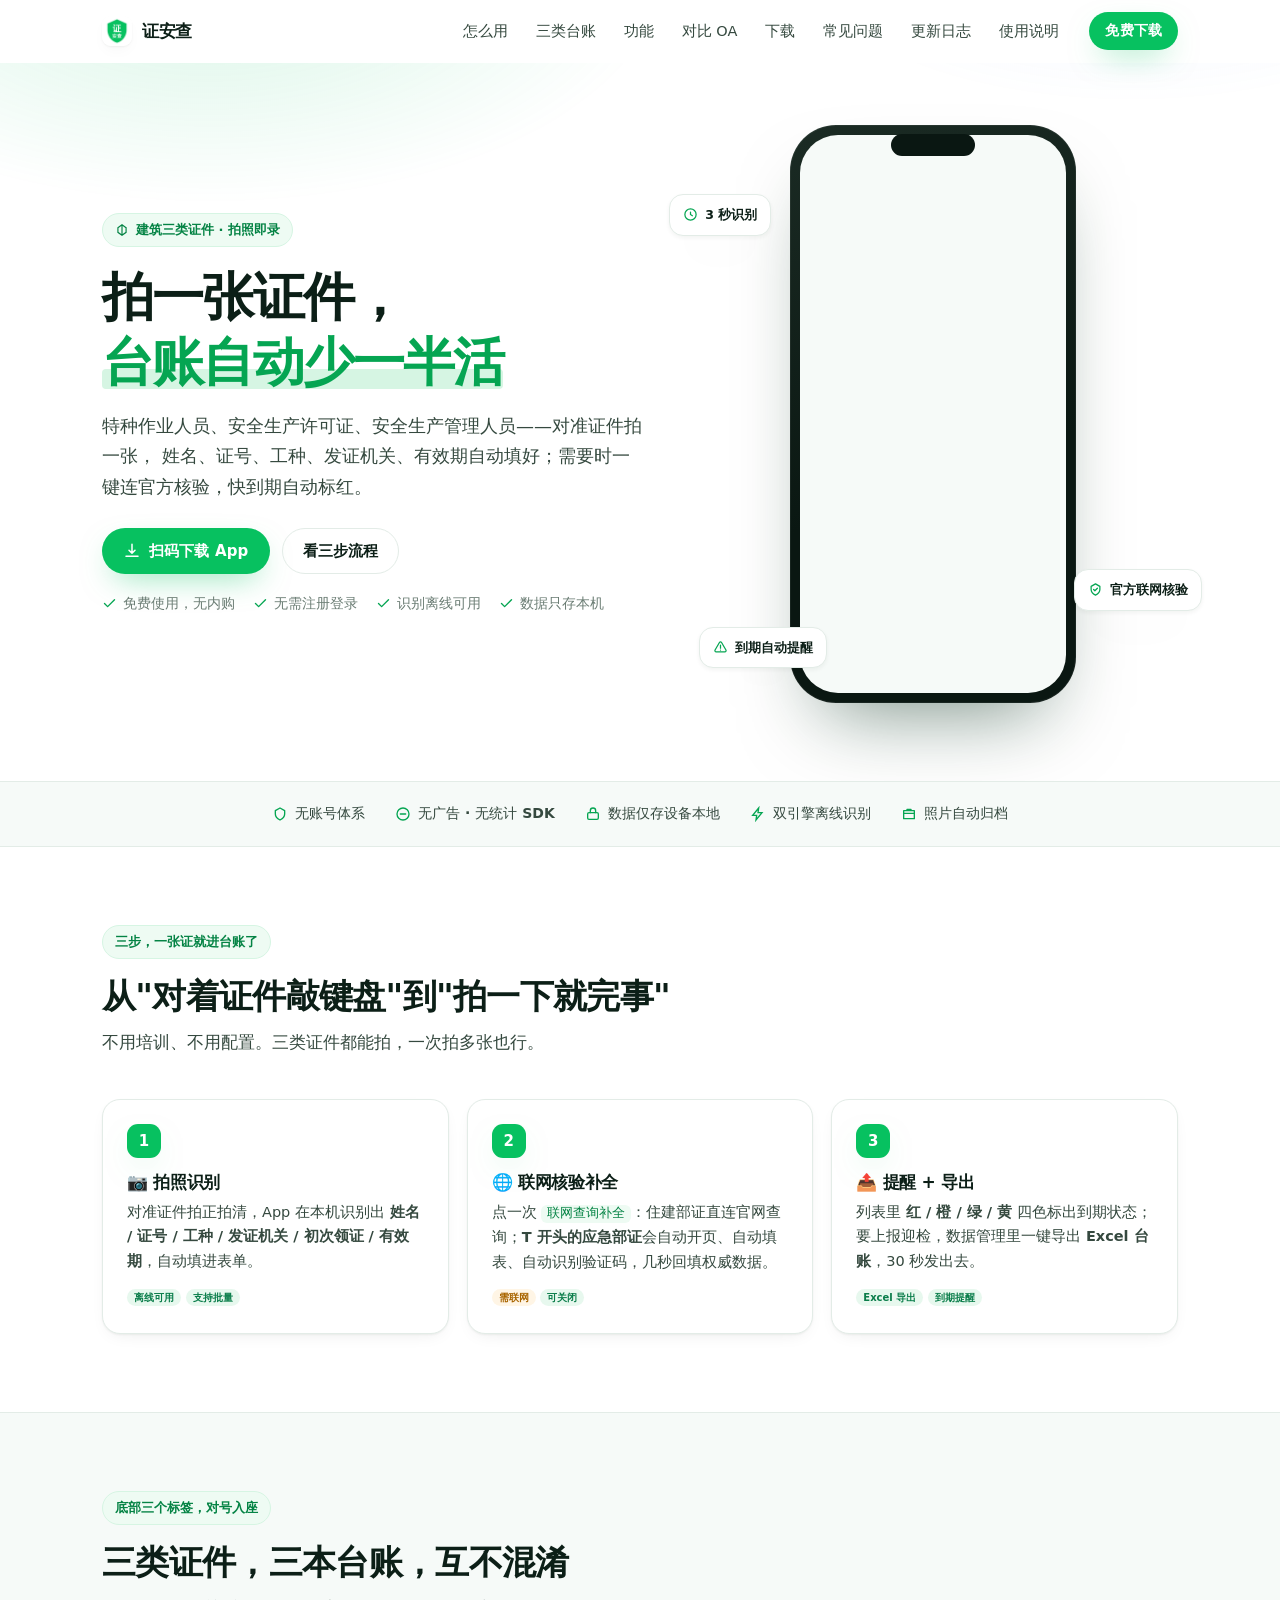
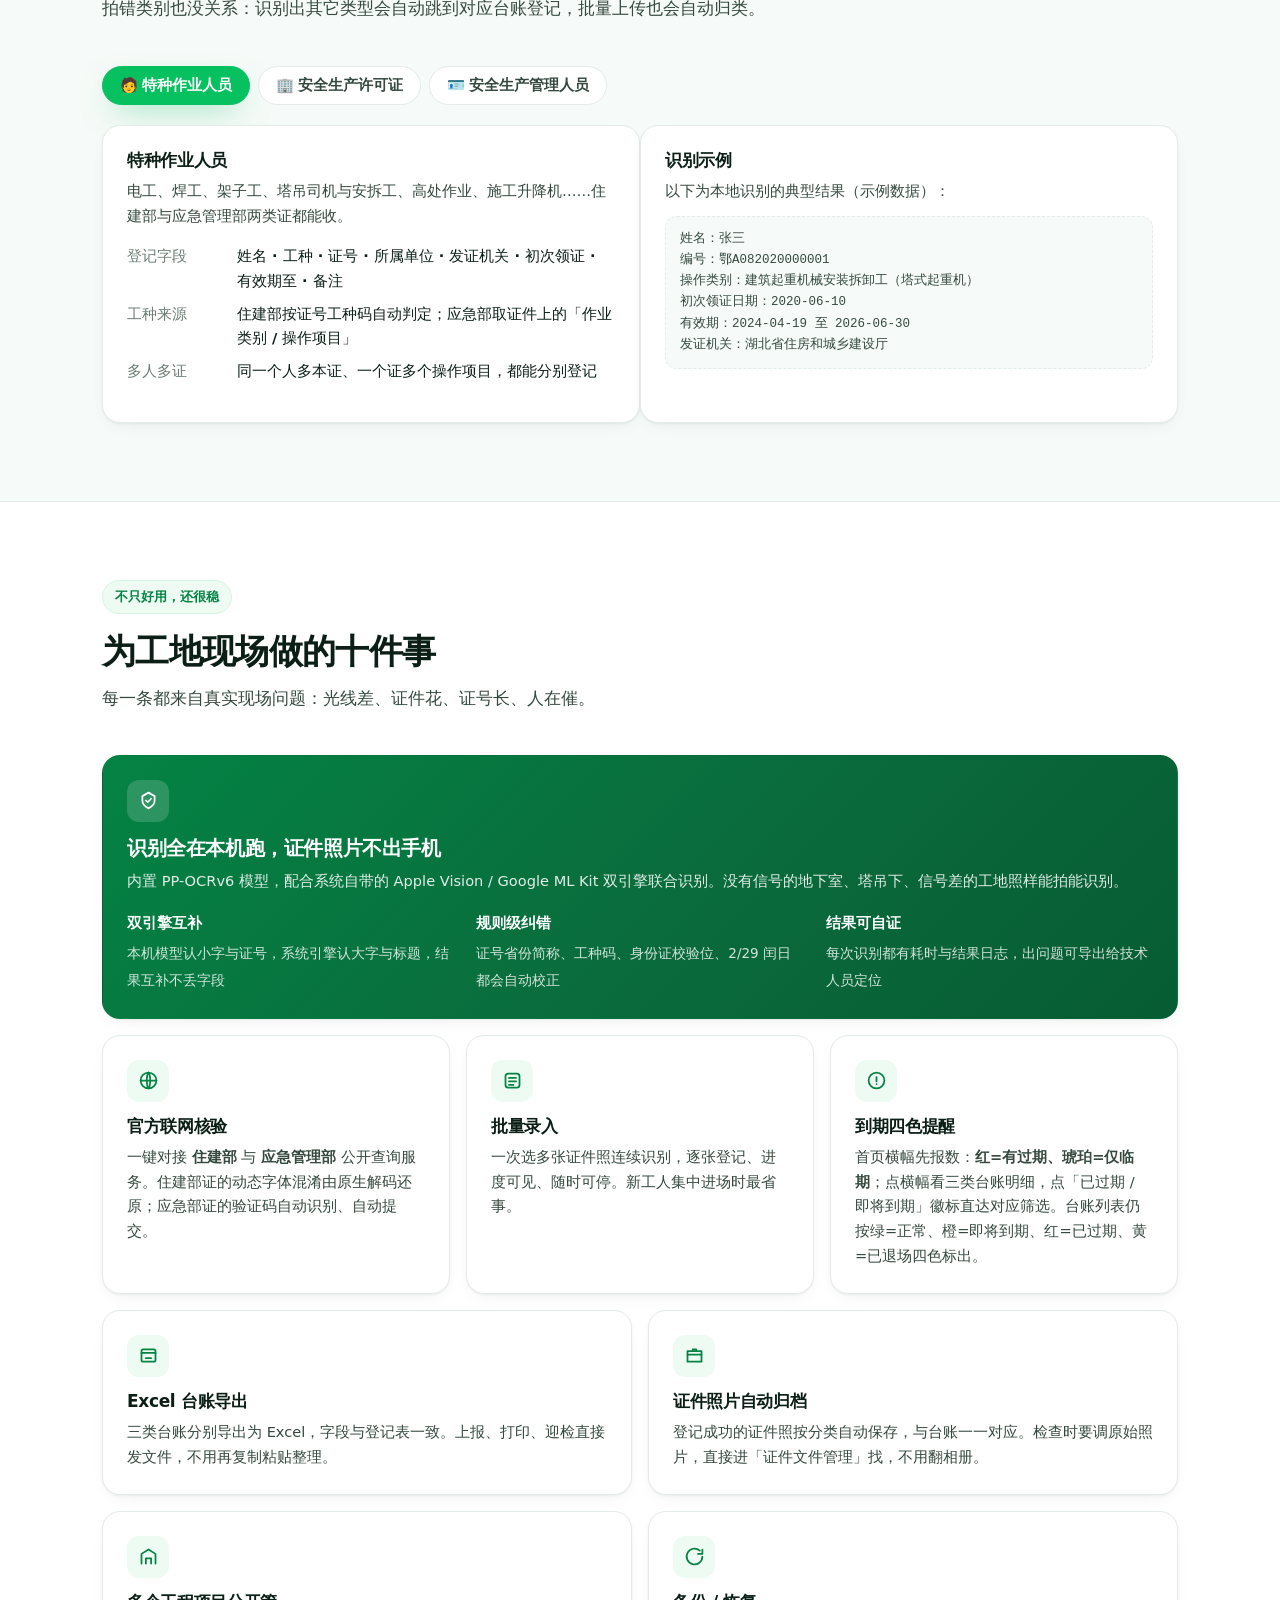
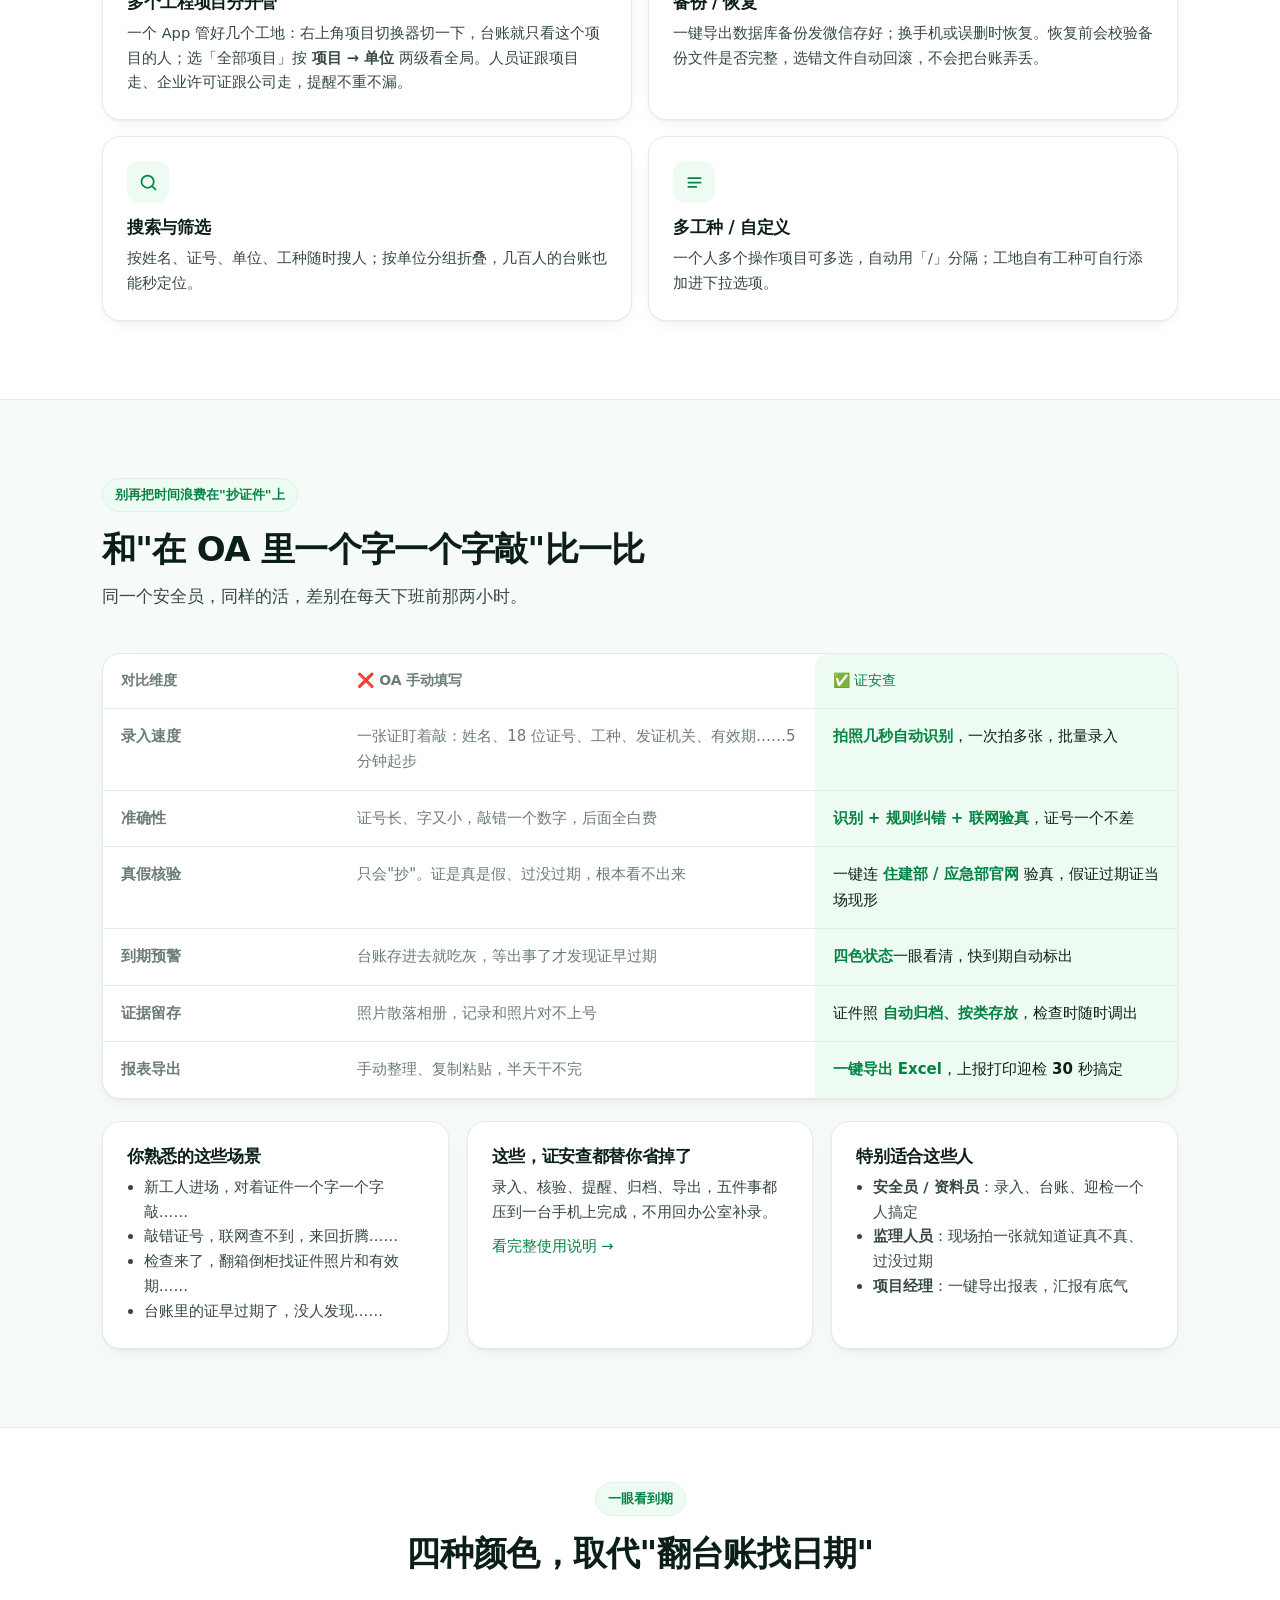
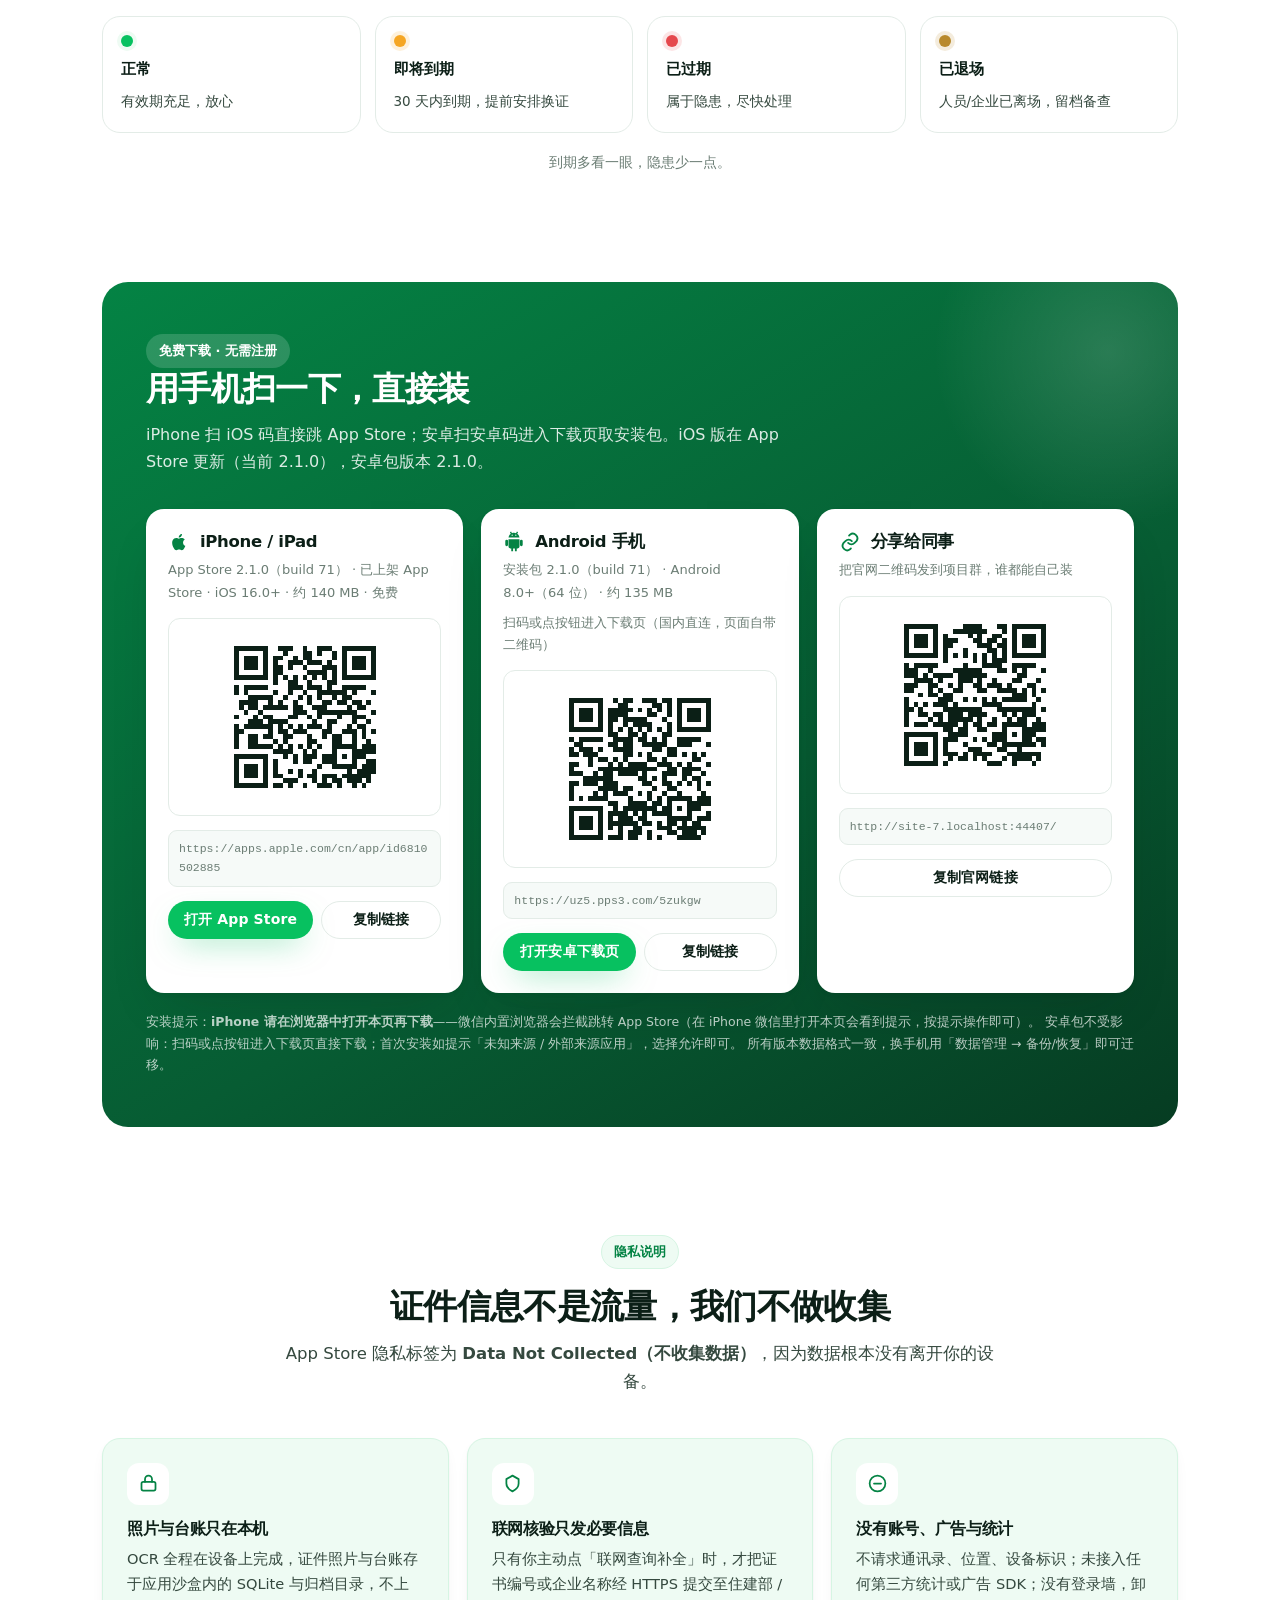
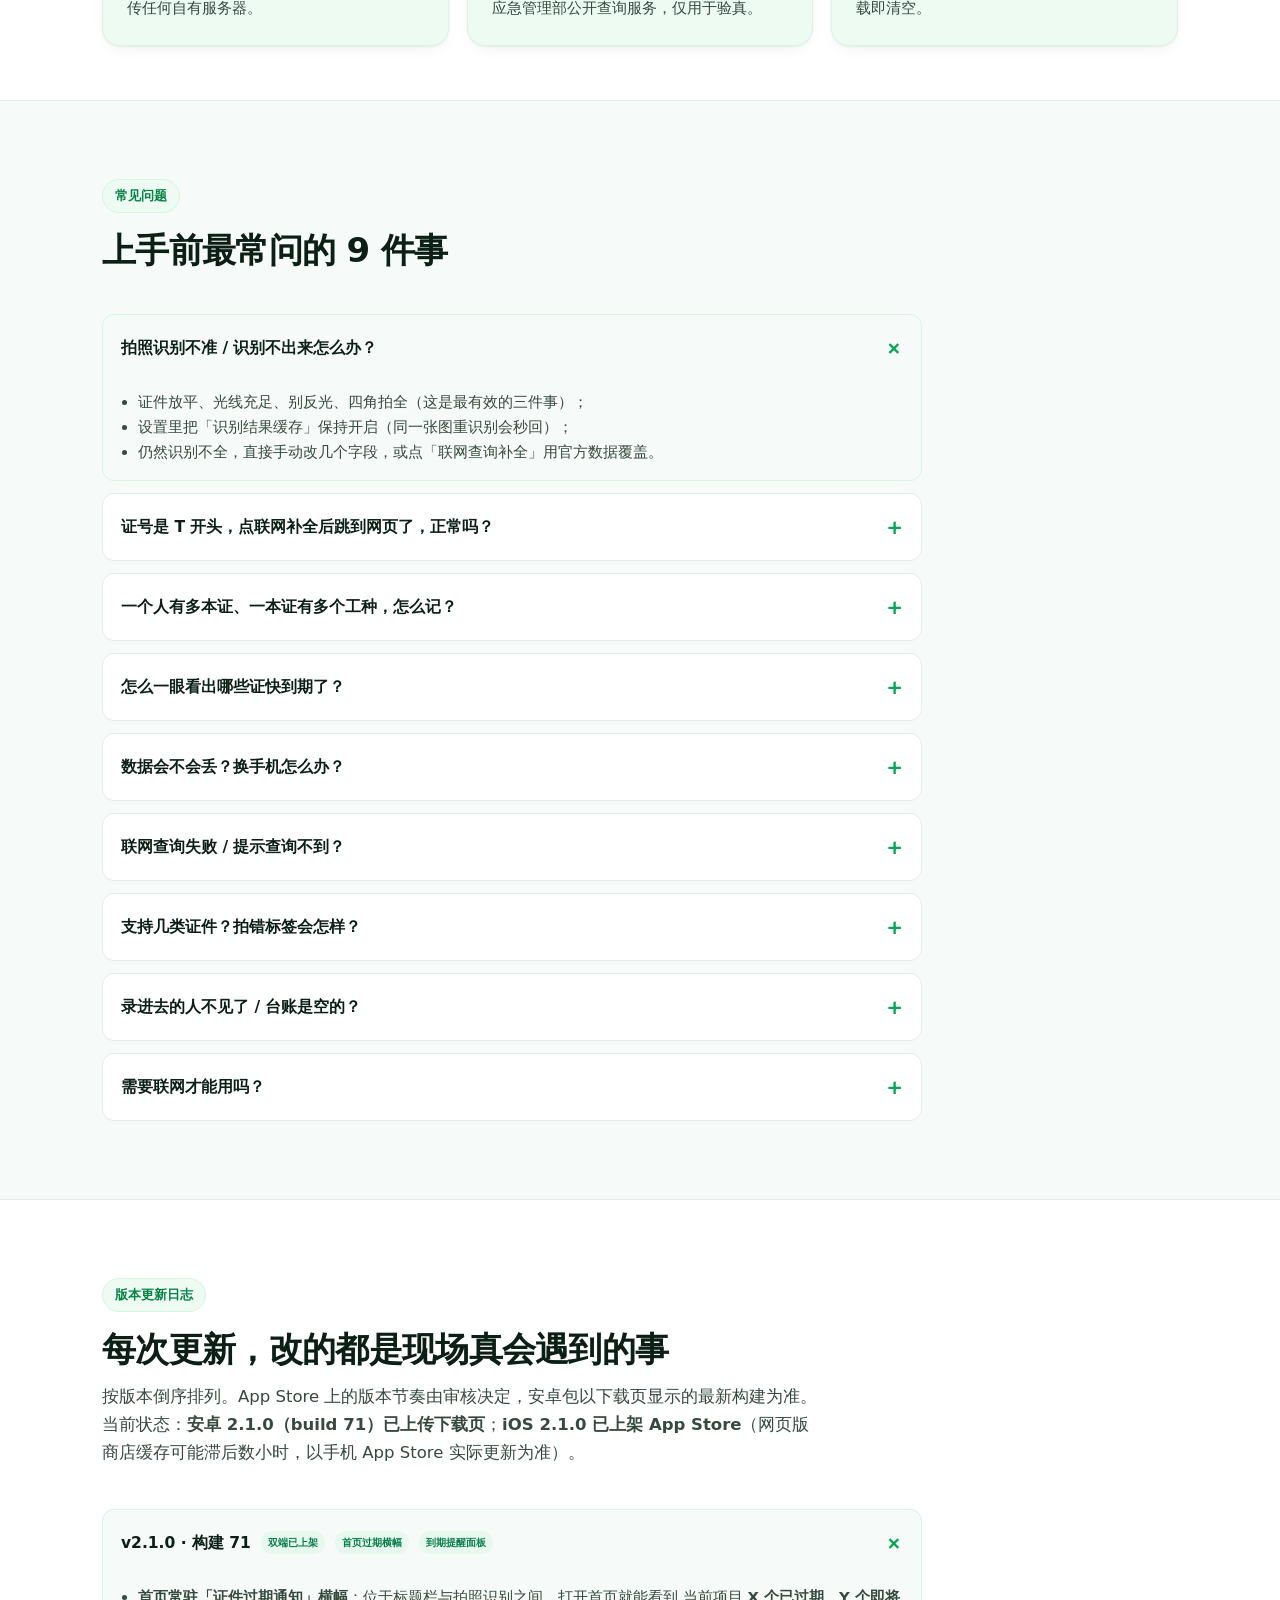
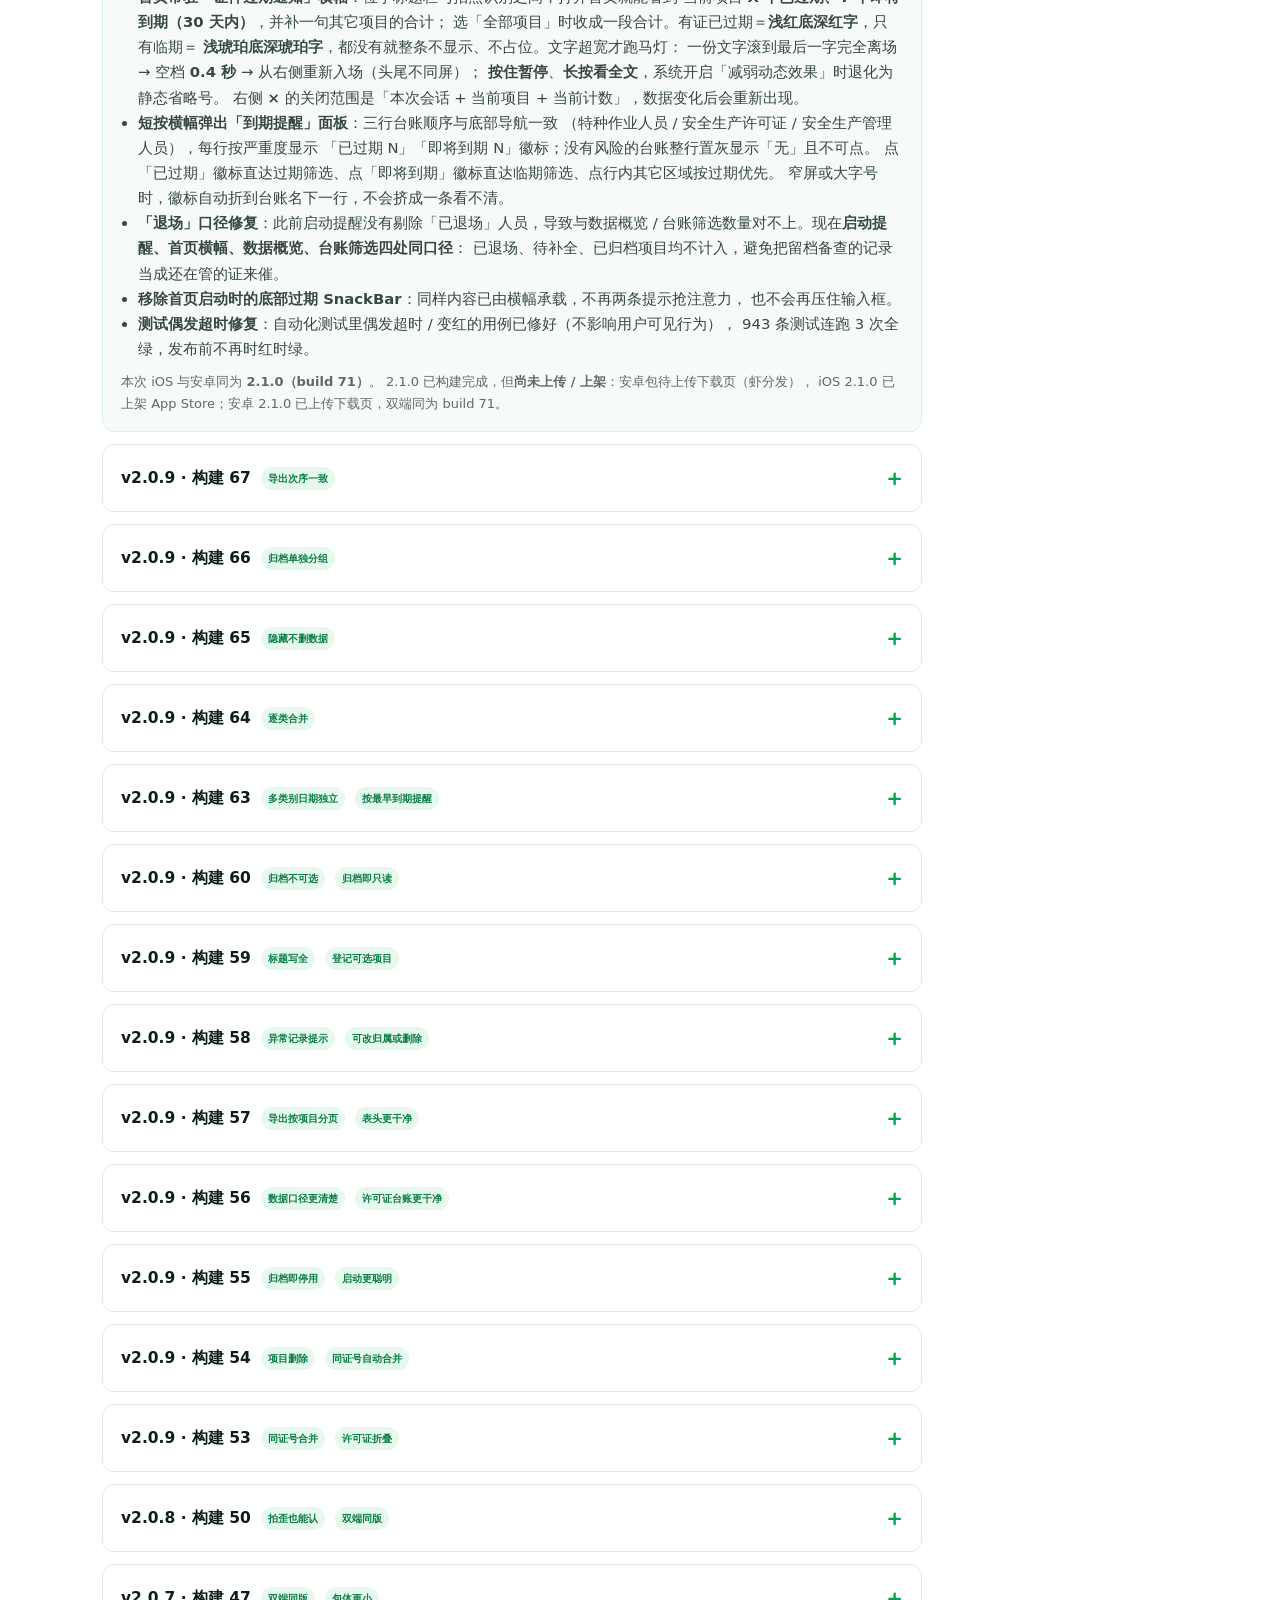
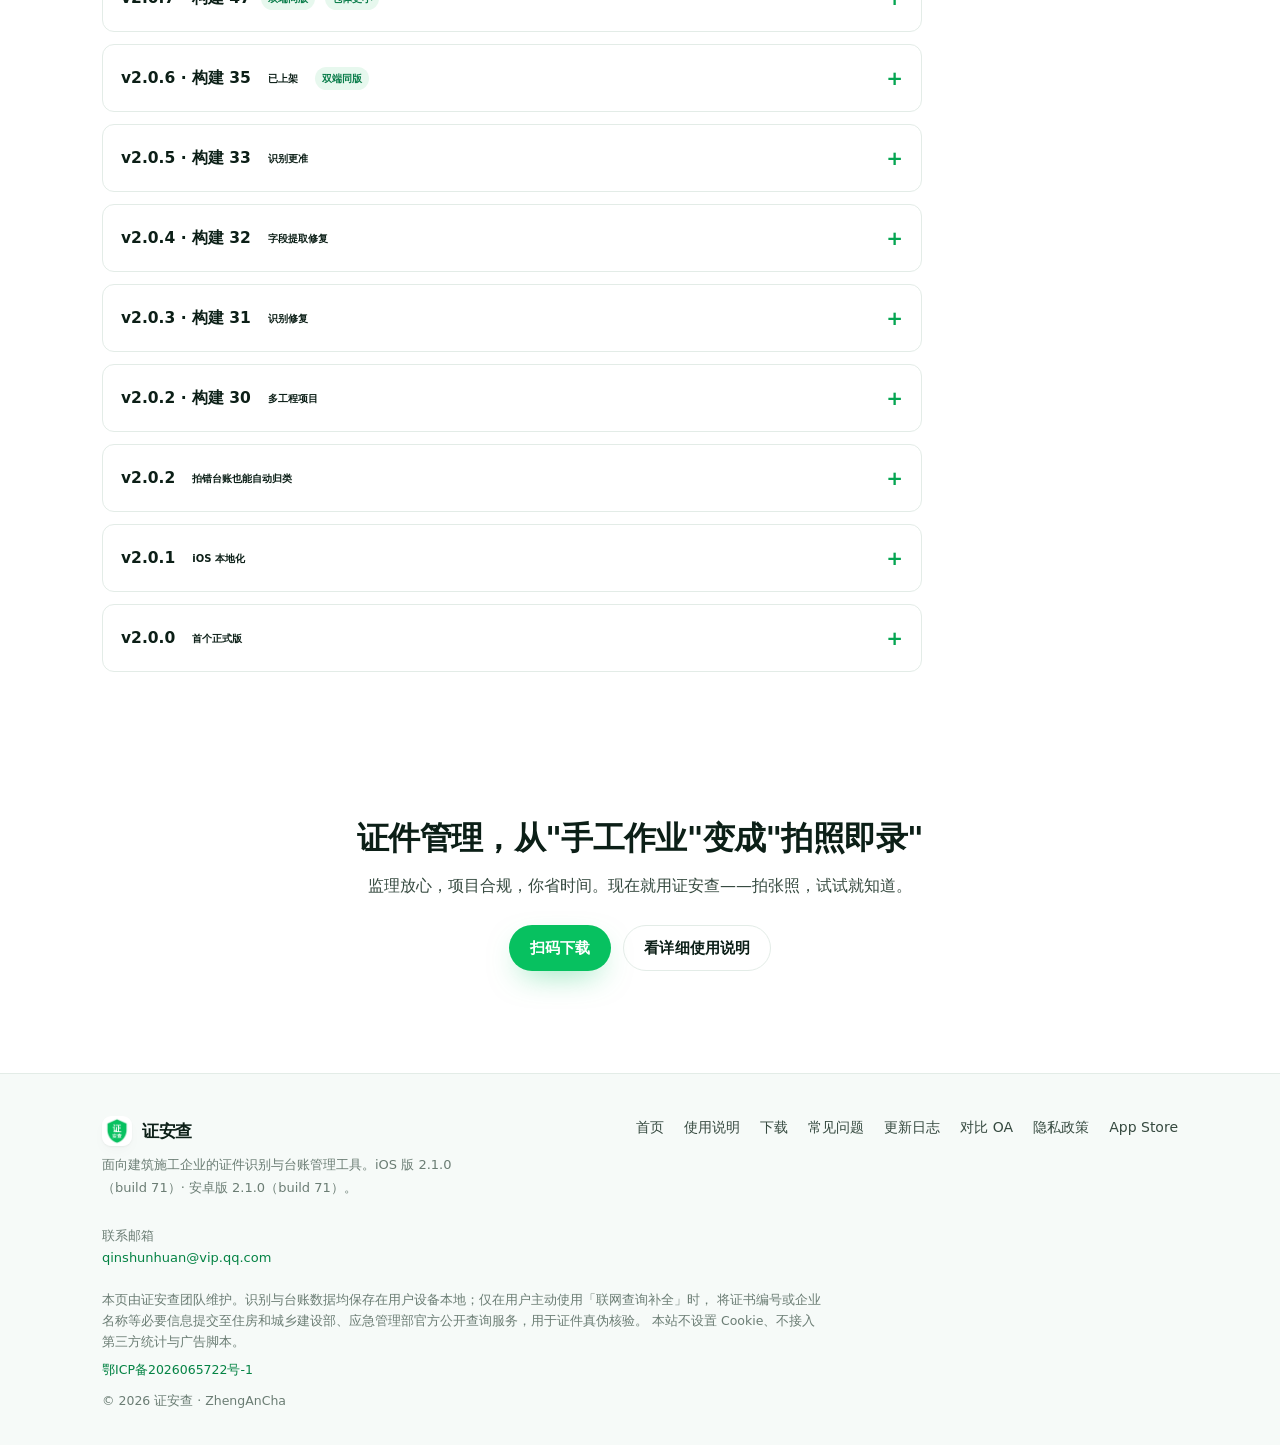
==== commit f8aa0141: "官网添加 ICP 备案号：鄂ICP备2026065722号-1 - index.html / guide.html / 404.html：页脚脚注区新增备案号，按工信部要求链接到   https://" ====
--- a/index.html
+++ b/index.html
@@ -1111,6 +1111,7 @@
       将证书编号或企业名称等必要信息提交至住房和城乡建设部、应急管理部官方公开查询服务，用于证件真伪核验。
       本站不设置 Cookie、不接入第三方统计与广告脚本。
     </p>
+    <p class="foot-note" style="margin-top:6px"><a href="https://beian.miit.gov.cn/" target="_blank" rel="noopener">鄂ICP备2026065722号-1</a></p>
     <p class="foot-note" style="margin-top:10px">© <span data-year>2026</span> 证安查 · ZhengAnCha</p>
   </div>
 </footer>
